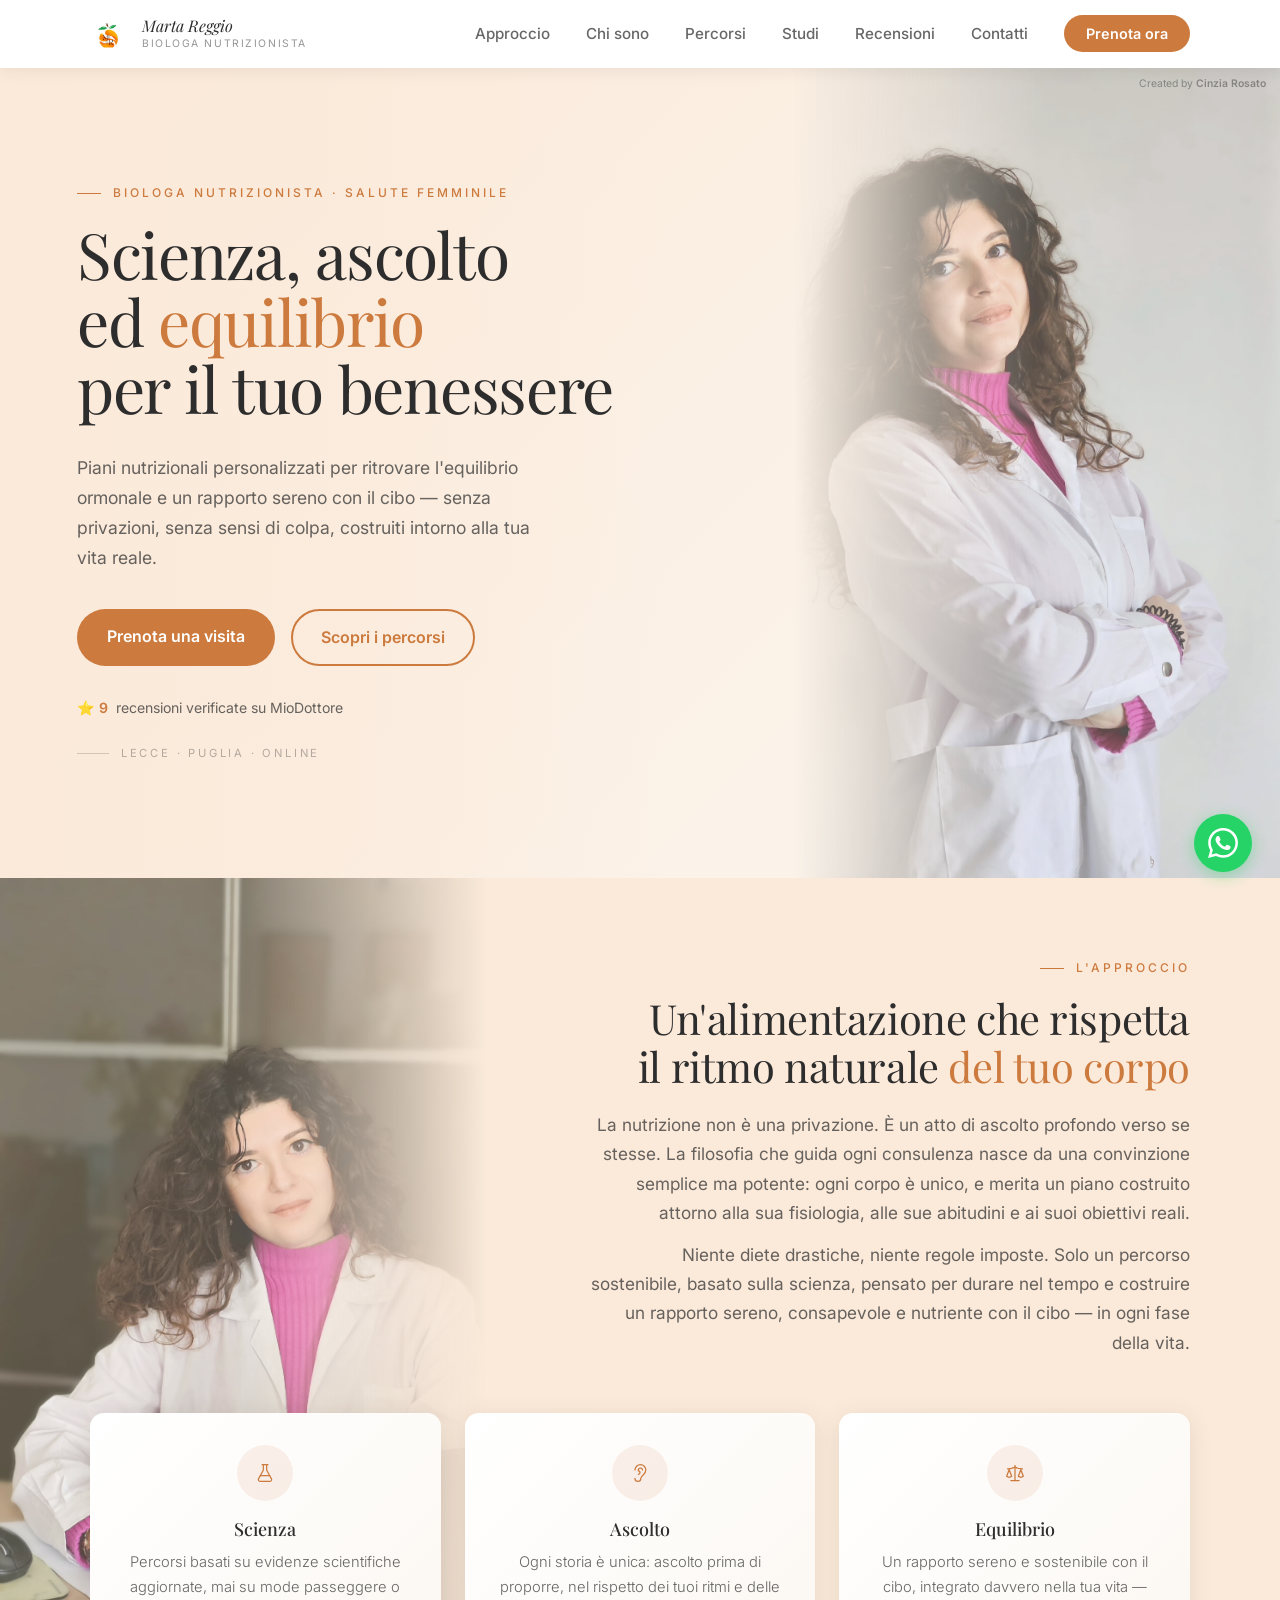
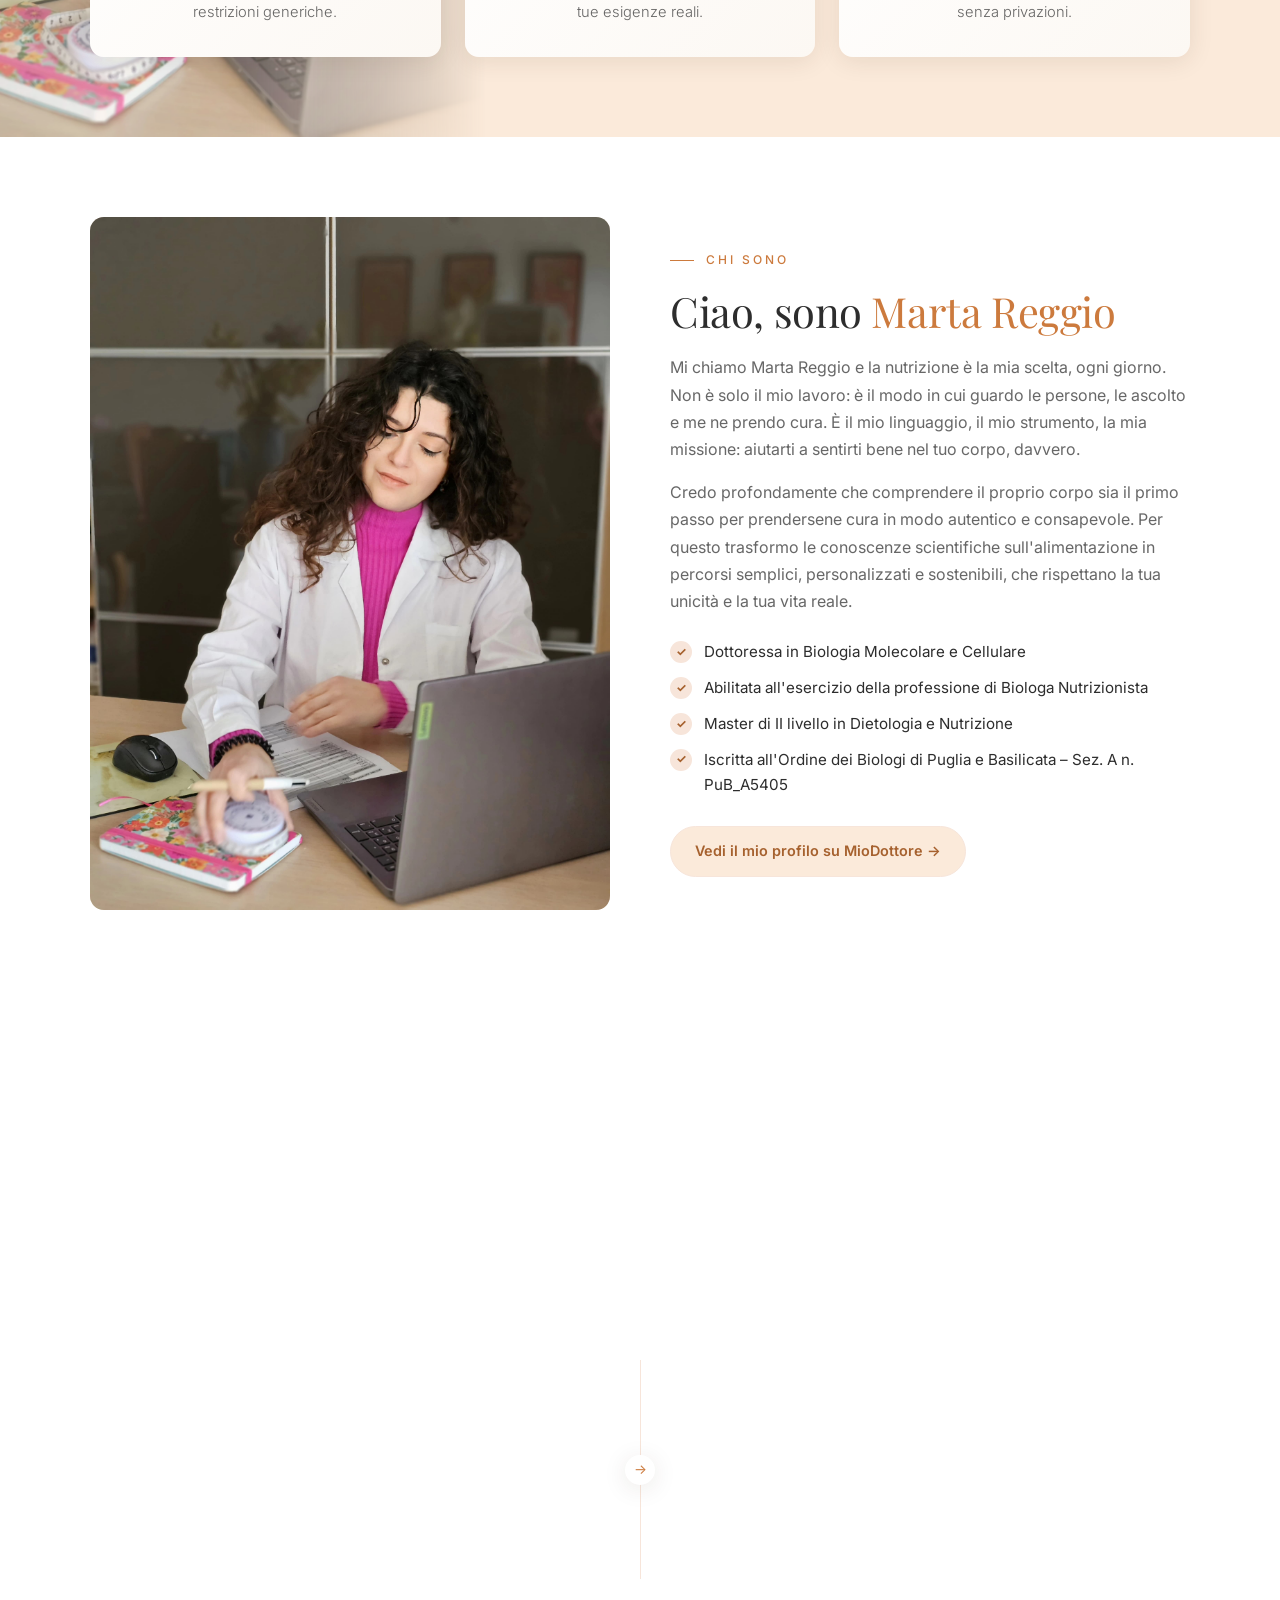
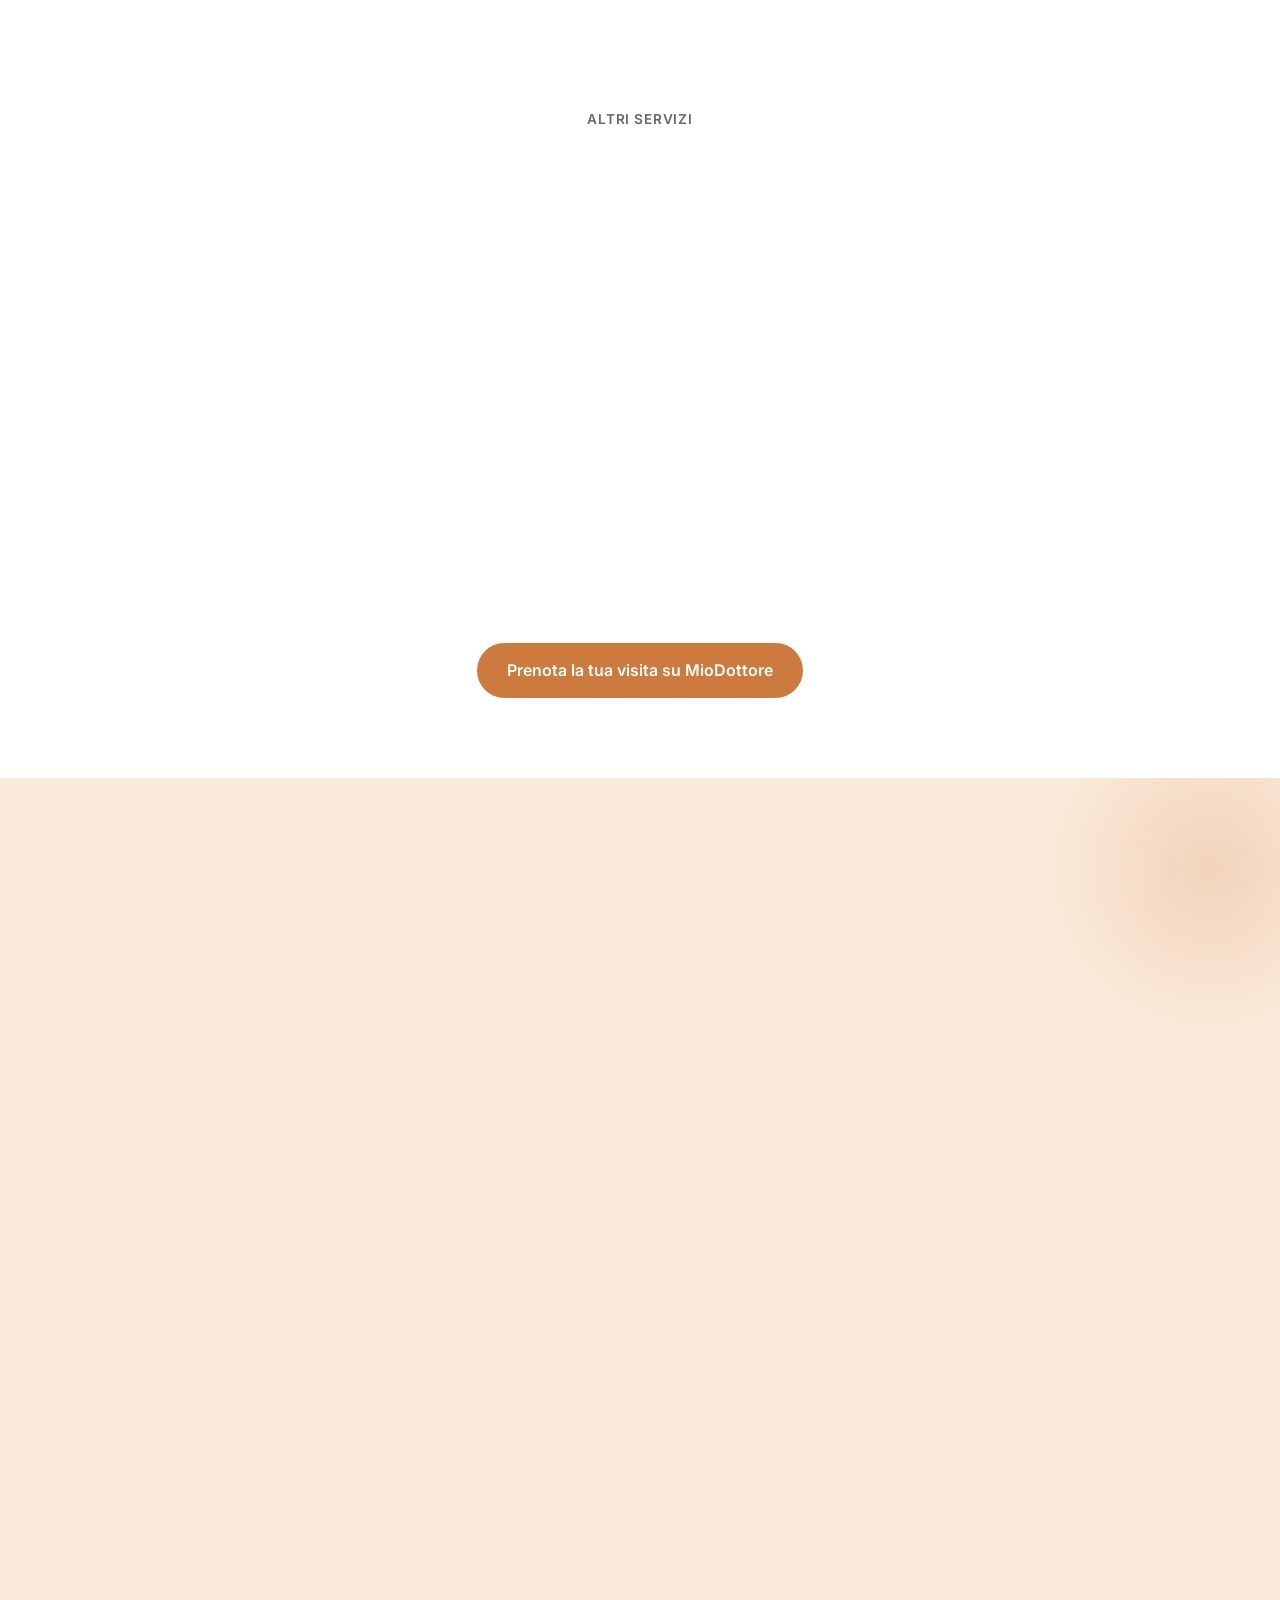
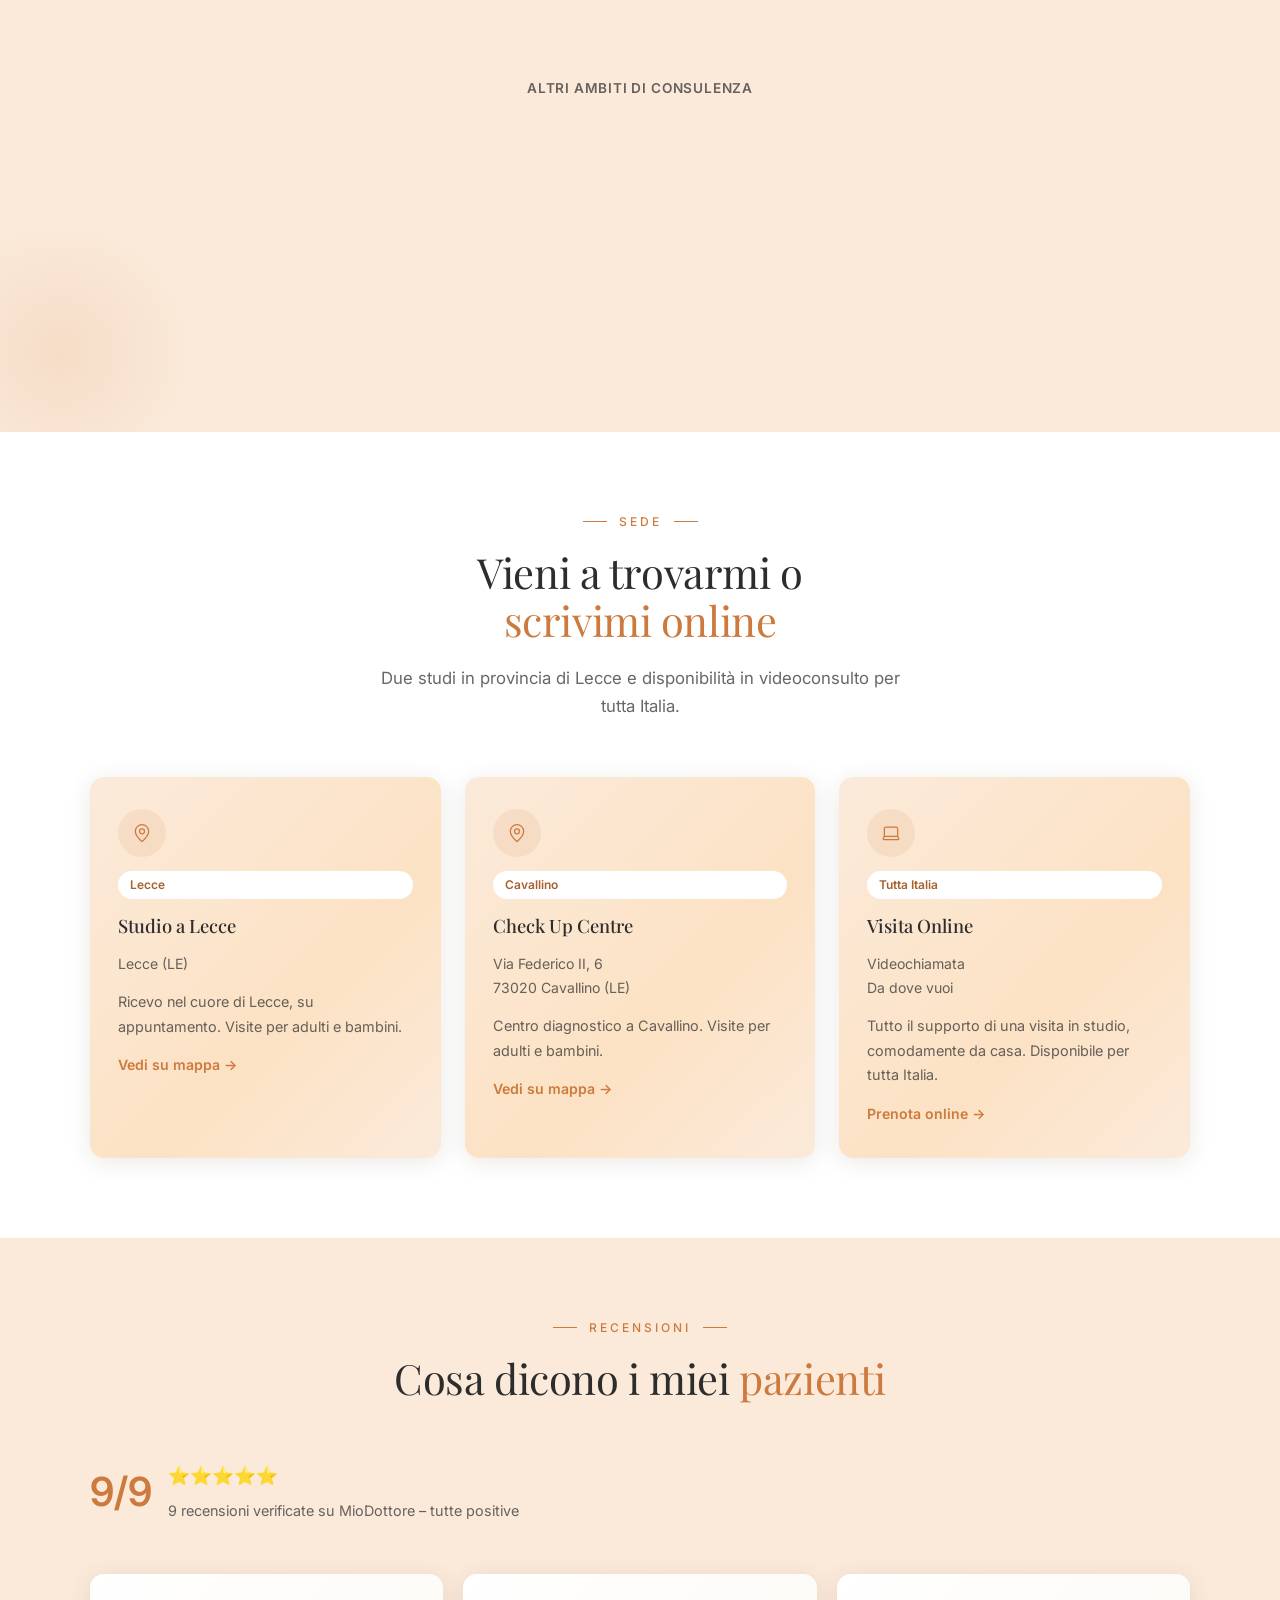
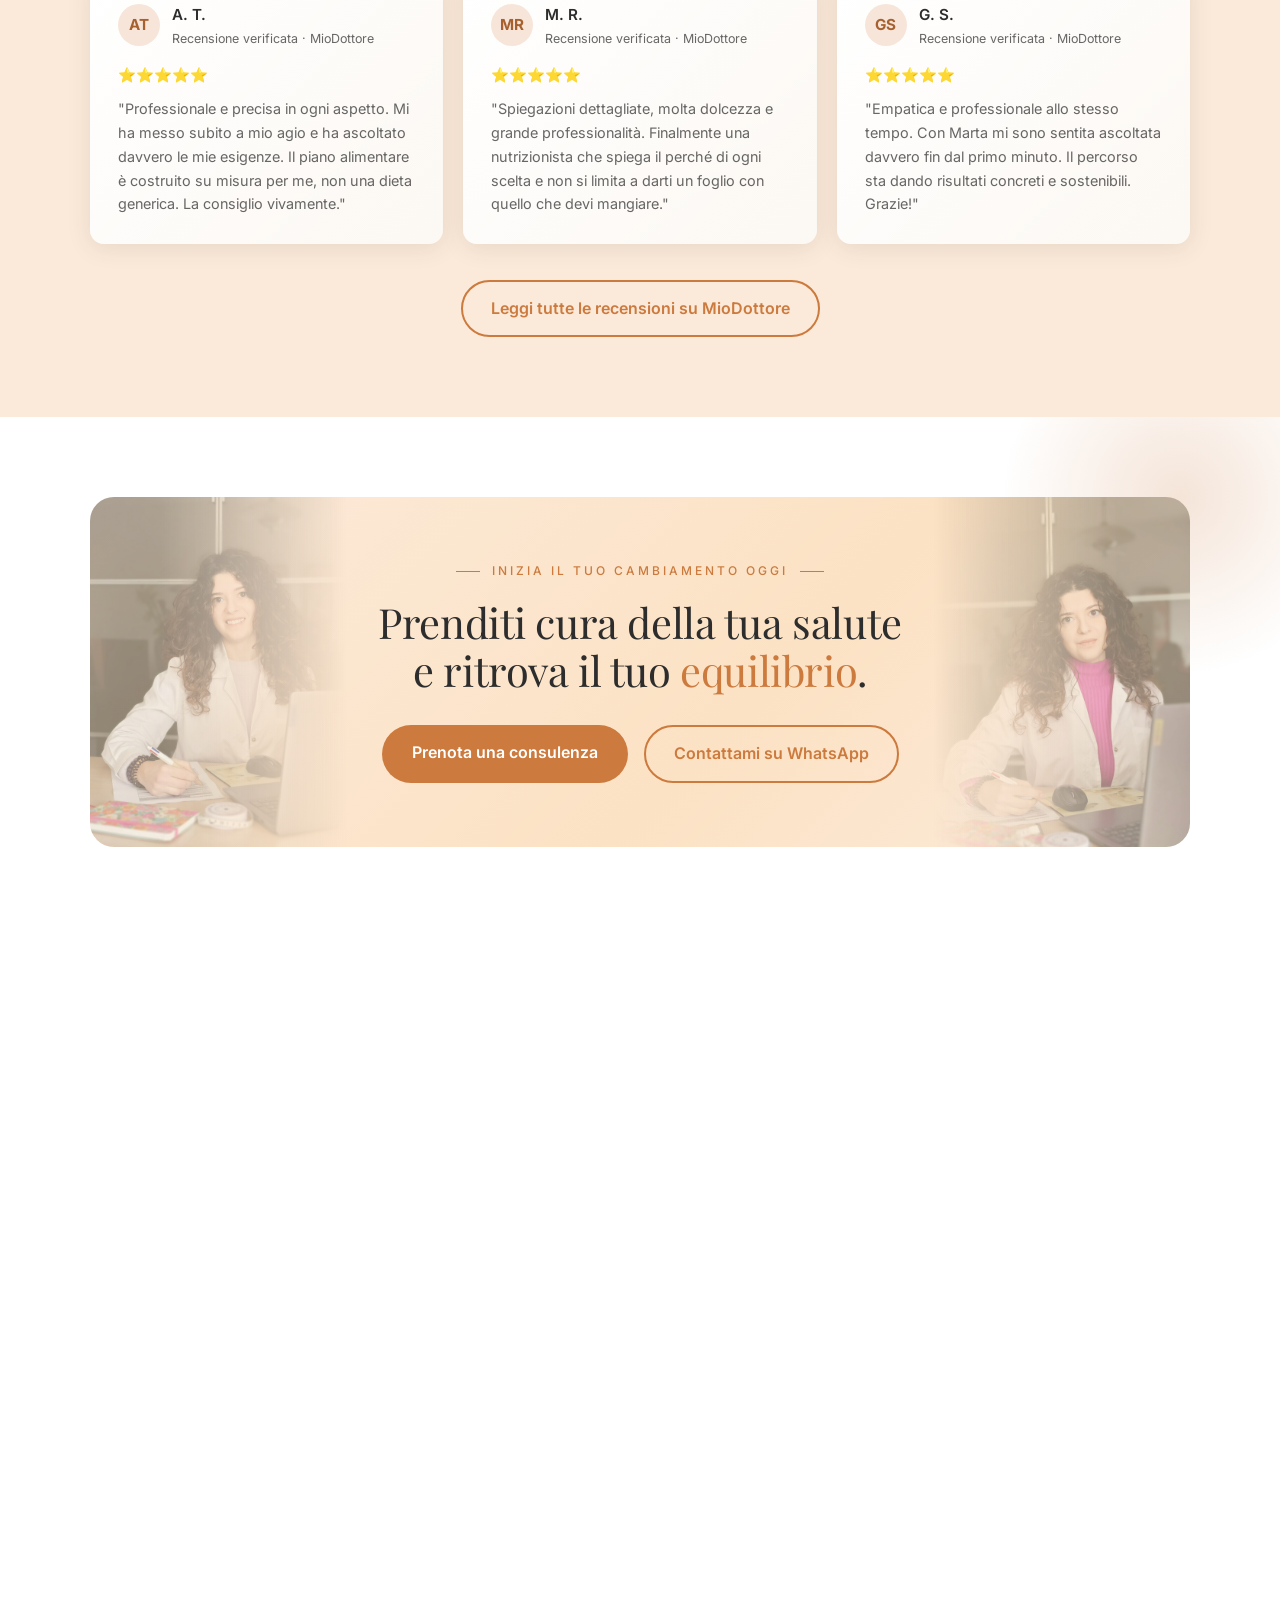
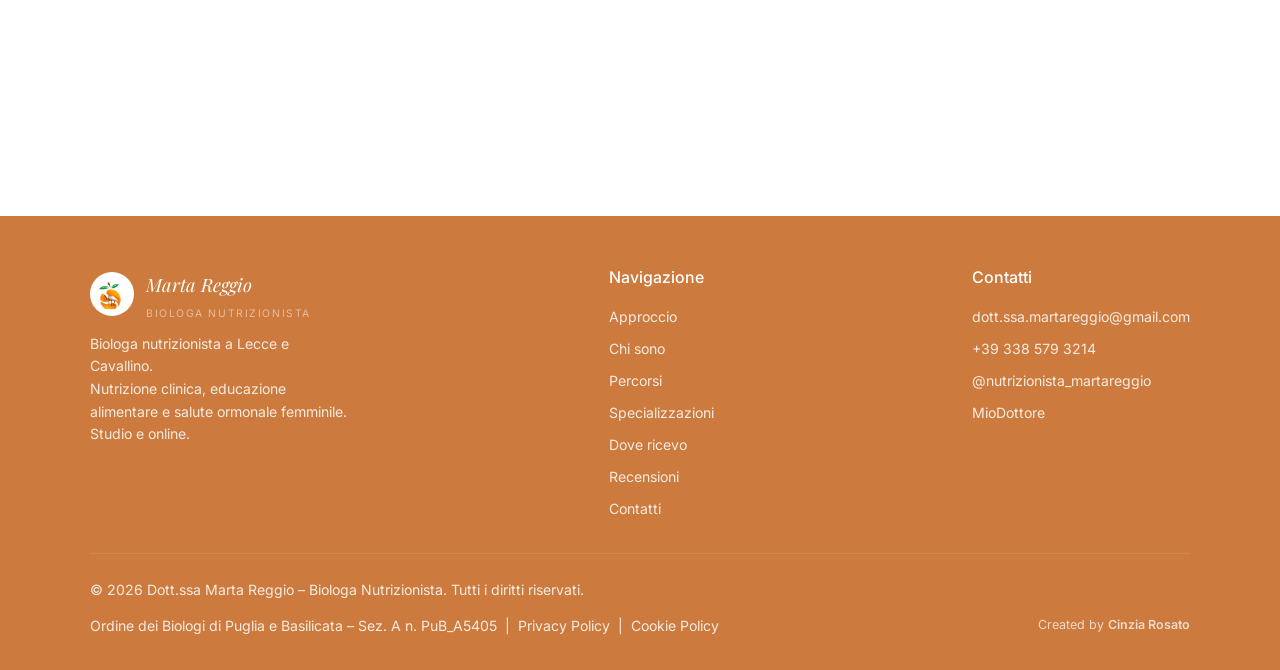
==== index.html @ 6180960d "Restyling completo del sito ispirato a martareggio.base44.app - Palette arancione/pesca, font Playfa" ====
<!DOCTYPE html>
<html lang="it">
<head>
  <meta charset="UTF-8" />
  <meta name="viewport" content="width=device-width, initial-scale=1.0" />
  <title>Dott.ssa Marta Reggio – Biologa Nutrizionista | Lecce e Online</title>
  <meta name="description" content="Dott.ssa Marta Reggio, biologa nutrizionista a Lecce e Cavallino. Nutrizione clinica, educazione alimentare e salute ormonale femminile. Percorsi personalizzati in studio e online." />
  <link rel="icon" type="image/png" href="img/logo-icon.png" />
  <link rel="preconnect" href="https://fonts.googleapis.com" />
  <link rel="preconnect" href="https://fonts.gstatic.com" crossorigin />
  <link href="https://fonts.googleapis.com/css2?family=Playfair+Display:wght@400&family=Inter:wght@200;300;400;500;600&display=swap" rel="stylesheet" />
  <link rel="stylesheet" href="css/style.css" />
</head>
<body>

<!-- NAVIGAZIONE -->
<div class="top-bar">
  <span class="site-credit">Created by <a href="https://instagram.com/rosatocinzia" target="_blank" rel="noopener">Cinzia Rosato</a></span>
</div>
<nav id="navbar">
  <div class="nav-inner">
    <a href="#home" class="nav-logo">
      <img src="img/logo-icon.png" alt="Logo Marta Reggio" class="nav-logo-img" />
      <div class="nav-wordmark">
        <p class="name">Marta Reggio</p>
        <p class="role">Biologa Nutrizionista</p>
      </div>
    </a>
    <ul class="nav-links">
      <li><a href="#approccio">Approccio</a></li>
      <li><a href="#chi-sono">Chi sono</a></li>
      <li><a href="#percorsi">Percorsi</a></li>
      <li><a href="#dove-ricevo">Studi</a></li>
      <li><a href="#testimonianze">Recensioni</a></li>
      <li><a href="#contatti">Contatti</a></li>
      <li><a href="https://www.miodottore.it/z/AxaHVw" target="_blank" rel="noopener" class="btn-nav">Prenota ora</a></li>
    </ul>
    <div class="hamburger" onclick="toggleMenu()" id="hamburger">
      <span></span><span></span><span></span>
    </div>
  </div>
  <ul class="nav-mobile hidden" id="nav-mobile">
    <li><a href="#approccio" onclick="closeMenu()">Approccio</a></li>
    <li><a href="#chi-sono" onclick="closeMenu()">Chi sono</a></li>
    <li><a href="#percorsi" onclick="closeMenu()">Percorsi</a></li>
    <li><a href="#dove-ricevo" onclick="closeMenu()">Studi</a></li>
    <li><a href="#testimonianze" onclick="closeMenu()">Recensioni</a></li>
    <li><a href="#contatti" onclick="closeMenu()">Contatti</a></li>
    <li><a href="https://www.miodottore.it/z/AxaHVw" target="_blank" rel="noopener" class="btn-nav" onclick="closeMenu()">Prenota ora</a></li>
  </ul>
</nav>

<!-- HERO -->
<section id="home">
  <div class="hero-bg-photo" role="img" aria-label="Dott.ssa Marta Reggio"></div>
  <div class="hero-bg-fade"></div>
  <div class="hero-inner">
    <div class="hero-text" data-reveal>
      <div class="eyebrow"><div class="dash"></div><span>Biologa Nutrizionista · Salute Femminile</span></div>
      <h1 class="hero-title">
        Scienza, ascolto<br>ed <em>equilibrio</em><br>per il tuo benessere
      </h1>
      <p class="hero-sub">
        Piani nutrizionali personalizzati per ritrovare l'equilibrio ormonale e un
        rapporto sereno con il cibo — senza privazioni, senza sensi di colpa, costruiti
        intorno alla tua vita reale.
      </p>
      <div class="hero-ctas">
        <a href="https://www.miodottore.it/z/AxaHVw" target="_blank" rel="noopener" class="btn-primary">Prenota una visita</a>
        <a href="#percorsi" class="btn-outline">Scopri i percorsi</a>
      </div>
      <div class="hero-trust"><strong>⭐ 9</strong> recensioni verificate su MioDottore</div>
      <div class="hero-locationline">
        <div class="dash"></div>
        <p>Lecce · Puglia · Online</p>
      </div>
    </div>
  </div>
</section>

<!-- APPROCCIO -->
<section id="approccio">
  <div class="approccio-bg-photo" role="img" aria-label="Dott.ssa Marta Reggio"></div>
  <div class="approccio-bg-fade"></div>
  <div class="container">
    <div class="section-header" data-reveal>
      <div class="eyebrow"><div class="dash"></div><span>L'Approccio</span></div>
      <h2 class="section-title">Un'alimentazione che rispetta<br>il ritmo naturale <em>del tuo corpo</em></h2>
      <p>
        La nutrizione non è una privazione. È un atto di ascolto profondo verso se stesse. La
        filosofia che guida ogni consulenza nasce da una convinzione semplice ma potente: ogni
        corpo è unico, e merita un piano costruito attorno alla sua fisiologia, alle sue abitudini
        e ai suoi obiettivi reali.
      </p>
      <p>
        Niente diete drastiche, niente regole imposte. Solo un percorso sostenibile, basato sulla
        scienza, pensato per durare nel tempo e costruire un rapporto sereno, consapevole e
        nutriente con il cibo — in ogni fase della vita.
      </p>
    </div>
    <div class="pillars-grid compact">
      <div class="pillar-card" data-reveal>
        <div class="pillar-icon"><svg xmlns="http://www.w3.org/2000/svg" viewBox="0 0 24 24" fill="none" stroke="currentColor" stroke-width="1.5" stroke-linecap="round" stroke-linejoin="round"><path d="M14 2v6a2 2 0 0 0 .245.96l5.51 10.08A2 2 0 0 1 18 22H6a2 2 0 0 1-1.755-2.96l5.51-10.08A2 2 0 0 0 10 8V2" /><path d="M6.453 15h11.094" /><path d="M8.5 2h7" /></svg></div>
        <h3>Scienza</h3>
        <p>Percorsi basati su evidenze scientifiche aggiornate, mai su mode passeggere o restrizioni generiche.</p>
      </div>
      <div class="pillar-card" data-reveal>
        <div class="pillar-icon"><svg xmlns="http://www.w3.org/2000/svg" viewBox="0 0 24 24" fill="none" stroke="currentColor" stroke-width="1.5" stroke-linecap="round" stroke-linejoin="round"><path d="M6 8.5a6.5 6.5 0 1 1 13 0c0 6-6 6-6 10a3.5 3.5 0 1 1-7 0" /><path d="M15 8.5a2.5 2.5 0 0 0-5 0v1a2 2 0 1 1 0 4" /></svg></div>
        <h3>Ascolto</h3>
        <p>Ogni storia è unica: ascolto prima di proporre, nel rispetto dei tuoi ritmi e delle tue esigenze reali.</p>
      </div>
      <div class="pillar-card" data-reveal>
        <div class="pillar-icon"><svg xmlns="http://www.w3.org/2000/svg" viewBox="0 0 24 24" fill="none" stroke="currentColor" stroke-width="1.5" stroke-linecap="round" stroke-linejoin="round"><path d="M12 3v18" /><path d="m19 8 3 8a5 5 0 0 1-6 0zV7" /><path d="M3 7h1a17 17 0 0 0 8-2 17 17 0 0 0 8 2h1" /><path d="m5 8 3 8a5 5 0 0 1-6 0zV7" /><path d="M7 21h10" /></svg></div>
        <h3>Equilibrio</h3>
        <p>Un rapporto sereno e sostenibile con il cibo, integrato davvero nella tua vita — senza privazioni.</p>
      </div>
    </div>
  </div>
</section>

<!-- CHI SONO -->
<section id="chi-sono">
  <div class="container">
    <div class="chisono-inner">
      <div class="chisono-photo" data-reveal>
        <img src="img/foto-marta-chisono.jpg" alt="Dott.ssa Marta Reggio" />
      </div>
      <div class="chisono-text" data-reveal>
        <div class="eyebrow"><div class="dash"></div><span>Chi sono</span></div>
        <h2 class="section-title">Ciao, sono <em>Marta Reggio</em></h2>
        <p>
          Mi chiamo Marta Reggio e la nutrizione è la mia scelta, ogni giorno. Non è solo il mio
          lavoro: è il modo in cui guardo le persone, le ascolto e me ne prendo cura. È il mio
          linguaggio, il mio strumento, la mia missione: aiutarti a sentirti bene nel tuo corpo,
          davvero.
        </p>
        <p>
          Credo profondamente che comprendere il proprio corpo sia il primo passo per prendersene
          cura in modo autentico e consapevole. Per questo trasformo le conoscenze scientifiche
          sull'alimentazione in percorsi semplici, personalizzati e sostenibili, che rispettano
          la tua unicità e la tua vita reale.
        </p>
        <ul class="qualifiche">
          <li>Dottoressa in Biologia Molecolare e Cellulare</li>
          <li>Abilitata all'esercizio della professione di Biologa Nutrizionista</li>
          <li>Master di II livello in Dietologia e Nutrizione</li>
          <li>Iscritta all'Ordine dei Biologi di Puglia e Basilicata – Sez. A n. PuB_A5405</li>
        </ul>
        <a href="https://www.miodottore.it/z/AxaHVw" target="_blank" rel="noopener" class="miodottore-btn">
          Vedi il mio profilo su MioDottore →
        </a>
      </div>
    </div>
  </div>
</section>

<!-- PERCORSI -->
<section id="percorsi">
  <div class="container">
    <div class="section-header" data-reveal>
      <div class="eyebrow"><div class="dash"></div><span>Il Percorso</span><div class="dash"></div></div>
      <h2 class="section-title">Come posso <em>aiutarti</em></h2>
      <p>Un percorso in due tempi, costruito sulle tue esigenze, il tuo stile di vita e i tuoi obiettivi.</p>
    </div>

    <div class="steps-grid">
      <div class="step-card" data-reveal>
        <span class="step-num">01</span>
        <h3>Prima Visita</h3>
        <p>Un incontro approfondito per conoscerti davvero. Analizziamo insieme la composizione corporea, esploriamo le tue abitudini alimentari, lo stile di vita, i tuoi obiettivi e la tua storia clinica. Nessun giudizio, solo ascolto e scienza.</p>
        <span class="step-meta">Durata: circa 60-75 minuti · da €102</span>
      </div>
      <div class="step-connector"></div>
      <div class="step-card" data-reveal>
        <span class="step-num">02</span>
        <h3>Consegna e Controlli</h3>
        <p>Ricevi il tuo piano nutrizionale personalizzato con idee per pasti, colazioni bilanciate e strategie pratiche per la quotidianità. Sessioni di controllo periodiche per adattare il percorso alla tua evoluzione — perché il corpo cambia, e il piano deve farlo con lui.</p>
        <span class="step-meta">Controlli mensili · Supporto continuativo · da €50</span>
      </div>
    </div>

    <p class="spec-secondary-title">Altri servizi</p>
    <div class="cards-grid">

      <a href="#contatti" class="card" style="text-decoration:none;color:inherit;" data-reveal>
        <div class="card-icon"><svg xmlns="http://www.w3.org/2000/svg" viewBox="0 0 24 24" fill="none" stroke="currentColor" stroke-width="1.5" stroke-linecap="round" stroke-linejoin="round"><path d="M2.992 16.342a2 2 0 0 1 .094 1.167l-1.065 3.29a1 1 0 0 0 1.236 1.168l3.413-.998a2 2 0 0 1 1.099.092 10 10 0 1 0-4.777-4.719" /></svg></div>
        <h3>Consulenza gratuita</h3>
        <p class="card-desc">
          Una chiamata conoscitiva per capire le tue esigenze e scoprire come posso aiutarti.
          Nessun impegno, solo una chiacchierata.
        </p>
        <div class="card-meta">
          <span>Online</span>
          <span>Nessun costo</span>
        </div>
        <div class="card-price">Gratuita</div>
      </a>

      <a href="#contatti" class="card" style="text-decoration:none;color:inherit;" data-reveal>
        <div class="card-icon"><svg xmlns="http://www.w3.org/2000/svg" viewBox="0 0 24 24" fill="none" stroke="currentColor" stroke-width="1.5" stroke-linecap="round" stroke-linejoin="round"><path d="M12 3v18" /><path d="m19 8 3 8a5 5 0 0 1-6 0zV7" /><path d="M3 7h1a17 17 0 0 0 8-2 17 17 0 0 0 8 2h1" /><path d="m5 8 3 8a5 5 0 0 1-6 0zV7" /><path d="M7 21h10" /></svg></div>
        <h3>Bioimpedenziometria</h3>
        <p class="card-desc">
          Analisi precisa della composizione corporea: massa grassa, massa magra,
          acqua corporea e metabolismo basale.
        </p>
        <div class="card-meta">
          <span>In studio</span>
          <span>Valutazione completa</span>
        </div>
        <div class="card-price">€30</div>
      </a>

      <a href="#contatti" class="card" style="text-decoration:none;color:inherit;" data-reveal>
        <div class="card-icon"><svg xmlns="http://www.w3.org/2000/svg" viewBox="0 0 24 24" fill="none" stroke="currentColor" stroke-width="1.5" stroke-linecap="round" stroke-linejoin="round"><path d="M18 5a2 2 0 0 1 2 2v8.526a2 2 0 0 0 .212.897l1.068 2.127a1 1 0 0 1-.9 1.45H3.62a1 1 0 0 1-.9-1.45l1.068-2.127A2 2 0 0 0 4 15.526V7a2 2 0 0 1 2-2z" /><path d="M20.054 15.987H3.946" /></svg></div>
        <h3>Visita online</h3>
        <p class="card-desc">
          Tutto il supporto di una prima visita o di un controllo,
          comodamente da casa tua via videochiamata.
        </p>
        <div class="card-meta">
          <span>Videochiamata</span>
          <span>Per tutta Italia</span>
        </div>
        <div class="card-price">€50 – €70</div>
      </a>

      <a href="#contatti" class="card" style="text-decoration:none;color:inherit;" data-reveal>
        <div class="card-icon"><svg xmlns="http://www.w3.org/2000/svg" viewBox="0 0 24 24" fill="none" stroke="currentColor" stroke-width="1.5" stroke-linecap="round" stroke-linejoin="round"><path d="M15 21v-8a1 1 0 0 0-1-1h-4a1 1 0 0 0-1 1v8" /><path d="M3 10a2 2 0 0 1 .709-1.528l7-6a2 2 0 0 1 2.582 0l7 6A2 2 0 0 1 21 10v9a2 2 0 0 1-2 2H5a2 2 0 0 1-2-2z" /></svg></div>
        <h3>Visita domiciliare</h3>
        <p class="card-desc">
          Per chi preferisce ricevere la consulenza comodamente a casa propria.
          Disponibile nell'area di Lecce e provincia.
        </p>
        <div class="card-meta">
          <span>A domicilio</span>
          <span>Lecce e provincia</span>
        </div>
        <div class="card-price">da €80</div>
      </a>

    </div>
    <div style="text-align:center;margin-top:40px;">
      <a href="https://www.miodottore.it/z/AxaHVw" target="_blank" rel="noopener" class="btn-primary">
        Prenota la tua visita su MioDottore
      </a>
    </div>
  </div>
</section>

<!-- SPECIALIZZAZIONI -->
<section id="specializzazioni">
  <div class="bg-blob blob-primary" style="width:340px;height:340px;top:-80px;right:-100px;"></div>
  <div class="bg-blob blob-primary" style="width:280px;height:280px;bottom:-60px;left:-80px;opacity:.6;"></div>
  <div class="container">
    <div class="section-header" data-reveal>
      <div class="eyebrow"><div class="dash"></div><span>Specializzazioni</span><div class="dash"></div></div>
      <h2 class="section-title">Di cosa mi <em>occupo</em></h2>
      <p>Quattro pilastri che uniscono scienza, ascolto e cura della persona, in ogni fase della vita.</p>
    </div>
    <div class="pillars-grid featured">

      <div class="pillar-card" data-reveal>
        <span class="pillar-num">01</span>
        <div class="pillar-icon"><svg xmlns="http://www.w3.org/2000/svg" viewBox="0 0 24 24" fill="none" stroke="currentColor" stroke-width="1.5" stroke-linecap="round" stroke-linejoin="round"><path d="M19 14c1.49-1.46 3-3.21 3-5.5A5.5 5.5 0 0 0 16.5 3c-1.76 0-3 .5-4.5 2-1.5-1.5-2.74-2-4.5-2A5.5 5.5 0 0 0 2 8.5c0 2.3 1.5 4.05 3 5.5l7 7Z"></path><path d="M3.22 12H9.5l.5-1 2 4.5 2-7 1.5 3.5h5.27"></path></svg></div>
        <span class="pillar-tag">Ormonale</span>
        <h3>Salute Ormonale Femminile</h3>
        <p class="pillar-lead">Il corpo in armonia con i suoi ritmi</p>
        <p class="pillar-desc">Supporto nutrizionale specifico per ovaio policistico (PCOS), endometriosi, amenorrea, irregolarità del ciclo, fertilità, gravidanza, menopausa, lipedema e linfedema. Ogni fase merita una strategia alimentare su misura.</p>
        <div class="pillar-hoverline"></div>
      </div>

      <div class="pillar-card" data-reveal>
        <span class="pillar-num">02</span>
        <div class="pillar-icon"><svg xmlns="http://www.w3.org/2000/svg" viewBox="0 0 24 24" fill="none" stroke="currentColor" stroke-width="1.5" stroke-linecap="round" stroke-linejoin="round"><path d="M11 20a10 10 0 0010-10 25.9 25.9 0 00-1.04-7.281 1 1 0 00-1.755-.325C15.833 5.5 13 5.5 9.8 6.1A7 7 0 0011 20" /><path d="M2 21a5 5 0 012.911-4.544C7.613 15.212 8.351 15.24 11 13" /></svg></div>
        <span class="pillar-tag">Educazione</span>
        <h3>Educazione Alimentare</h3>
        <p class="pillar-lead">Per adulti e bambini</p>
        <p class="pillar-desc">Percorsi personalizzati per comprendere e correggere le abitudini scorrette e sfatare i falsi miti, per il raggiungimento di uno stato di benessere fisico e mentale.</p>
        <div class="pillar-hoverline"></div>
      </div>

      <div class="pillar-card" data-reveal>
        <span class="pillar-num">03</span>
        <div class="pillar-icon"><svg xmlns="http://www.w3.org/2000/svg" viewBox="0 0 24 24" fill="none" stroke="currentColor" stroke-width="1.5" stroke-linecap="round" stroke-linejoin="round"><path d="M11 2v2" /><path d="M5 2v2" /><path d="M5 3H4a2 2 0 0 0-2 2v4a6 6 0 0 0 12 0V5a2 2 0 0 0-2-2h-1" /><path d="M8 15a6 6 0 0 0 12 0v-3" /><circle cx="20" cy="10" r="2" /></svg></div>
        <span class="pillar-tag">Clinica</span>
        <h3>Nutrizione Clinica</h3>
        <p class="pillar-lead">Cura per il proprio corpo</p>
        <p class="pillar-desc">Piani alimentari e gestione nutrizionale specifica per condizioni fisiologiche (gravidanza, allattamento, menopausa) e patologiche (gonfiore addominale, IBS, SIBO, reflusso, dislipidemie, insulino-resistenza, diabete, celiachia, allergia al nichel, ipertensione, cardiopatie…).</p>
        <div class="pillar-hoverline"></div>
      </div>

      <div class="pillar-card" data-reveal>
        <span class="pillar-num">04</span>
        <div class="pillar-icon"><svg xmlns="http://www.w3.org/2000/svg" viewBox="0 0 24 24" fill="none" stroke="currentColor" stroke-width="1.5" stroke-linecap="round" stroke-linejoin="round"><path d="M17.596 12.768a2 2 0 1 0 2.829-2.829l-1.768-1.767a2 2 0 0 0 2.828-2.829l-2.828-2.828a2 2 0 0 0-2.829 2.828l-1.767-1.768a2 2 0 1 0-2.829 2.829z" /><path d="m2.5 21.5 1.4-1.4" /><path d="m20.1 3.9 1.4-1.4" /><path d="M5.343 21.485a2 2 0 1 0 2.829-2.828l1.767 1.768a2 2 0 1 0 2.829-2.829l-6.364-6.364a2 2 0 1 0-2.829 2.829l1.768 1.767a2 2 0 0 0-2.828 2.829z" /><path d="m9.6 14.4 4.8-4.8" /></svg></div>
        <span class="pillar-tag">Sportiva</span>
        <h3>Nutrizione Sportiva</h3>
        <p class="pillar-lead">Performance e ricomposizione corporea</p>
        <p class="pillar-desc">Piani calibrati per ottimizzare l'energia, accelerare il recupero muscolare e migliorare la performance fisica — in palestra, sul campo o nella vita quotidiana.</p>
        <div class="pillar-hoverline"></div>
      </div>

    </div>

    <p class="spec-secondary-title">Altri ambiti di consulenza</p>
    <div class="spec-grid">

      <div class="spec-item" data-reveal>
        <div class="spec-icon"><svg xmlns="http://www.w3.org/2000/svg" viewBox="0 0 24 24" fill="none" stroke="currentColor" stroke-width="1.5" stroke-linecap="round" stroke-linejoin="round"><path d="M6 18h8" /><path d="M3 22h18" /><path d="M14 22a7 7 0 1 0 0-14h-1" /><path d="M9 14h2" /><path d="M9 12a2 2 0 0 1-2-2V6h6v4a2 2 0 0 1-2 2Z" /><path d="M12 6V3a1 1 0 0 0-1-1H9a1 1 0 0 0-1 1v3" /></svg></div>
        <h4>Microbiota intestinale</h4>
        <p>Approccio scientifico alla salute intestinale, probiotici e disturbi digestivi.</p>
      </div>

      <div class="spec-item" data-reveal>
        <div class="spec-icon"><svg xmlns="http://www.w3.org/2000/svg" viewBox="0 0 24 24" fill="none" stroke="currentColor" stroke-width="1.5" stroke-linecap="round" stroke-linejoin="round"><path d="M16 17h6v-6" /><path d="m22 17-8.5-8.5-5 5L2 7" /></svg></div>
        <h4>Gestione del peso</h4>
        <p>Percorsi sostenibili di dimagrimento senza privazioni, con risultati duraturi nel tempo.</p>
      </div>

      <div class="spec-item" data-reveal>
        <div class="spec-icon"><svg xmlns="http://www.w3.org/2000/svg" viewBox="0 0 24 24" fill="none" stroke="currentColor" stroke-width="1.5" stroke-linecap="round" stroke-linejoin="round"><path d="M10 16c.5.3 1.2.5 2 .5s1.5-.2 2-.5" /><path d="M15 12h.01" /><path d="M19.38 6.813A9 9 0 0 1 20.8 10.2a2 2 0 0 1 0 3.6 9 9 0 0 1-17.6 0 2 2 0 0 1 0-3.6A9 9 0 0 1 12 3c2 0 3.5 1.1 3.5 2.5s-.9 2.5-2 2.5c-.8 0-1.5-.4-1.5-1" /><path d="M9 12h.01" /></svg></div>
        <h4>Nutrizione pediatrica</h4>
        <p>Consulenze nutrizionali anche per bambini e adolescenti in fase di crescita.</p>
      </div>

    </div>
  </div>
</section>

<!-- DOVE RICEVO -->
<section id="dove-ricevo">
  <div class="container">
    <div class="section-header" data-reveal>
      <div class="eyebrow"><div class="dash"></div><span>Sede</span><div class="dash"></div></div>
      <h2 class="section-title">Vieni a trovarmi o<br><em>scrivimi online</em></h2>
      <p>Due studi in provincia di Lecce e disponibilità in videoconsulto per tutta Italia.</p>
    </div>
    <div class="luoghi-grid">

      <div class="luogo-card" data-reveal>
        <div class="luogo-icon"><svg xmlns="http://www.w3.org/2000/svg" viewBox="0 0 24 24" fill="none" stroke="currentColor" stroke-width="1.5" stroke-linecap="round" stroke-linejoin="round"><path d="M20 10c0 4.993-5.539 10.193-7.399 11.799a1 1 0 0 1-1.202 0C9.539 20.193 4 14.993 4 10a8 8 0 0 1 16 0" /><circle cx="12" cy="10" r="3" /></svg></div>
        <span class="luogo-tag">Lecce</span>
        <h3>Studio a Lecce</h3>
        <address>Lecce (LE)</address>
        <p>Ricevo nel cuore di Lecce, su appuntamento. Visite per adulti e bambini.</p>
        <a href="https://maps.google.com/?q=Lecce" target="_blank" rel="noopener" style="font-size:.88rem;font-weight:600;color:var(--primary);">Vedi su mappa →</a>
      </div>

      <div class="luogo-card" data-reveal>
        <div class="luogo-icon"><svg xmlns="http://www.w3.org/2000/svg" viewBox="0 0 24 24" fill="none" stroke="currentColor" stroke-width="1.5" stroke-linecap="round" stroke-linejoin="round"><path d="M20 10c0 4.993-5.539 10.193-7.399 11.799a1 1 0 0 1-1.202 0C9.539 20.193 4 14.993 4 10a8 8 0 0 1 16 0" /><circle cx="12" cy="10" r="3" /></svg></div>
        <span class="luogo-tag">Cavallino</span>
        <h3>Check Up Centre</h3>
        <address>Via Federico II, 6<br>73020 Cavallino (LE)</address>
        <p>Centro diagnostico a Cavallino. Visite per adulti e bambini.</p>
        <a href="https://maps.google.com/?q=Via+Federico+II+6+Cavallino+Lecce" target="_blank" rel="noopener" style="font-size:.88rem;font-weight:600;color:var(--primary);">Vedi su mappa →</a>
      </div>

      <div class="luogo-card" data-reveal>
        <div class="luogo-icon"><svg xmlns="http://www.w3.org/2000/svg" viewBox="0 0 24 24" fill="none" stroke="currentColor" stroke-width="1.5" stroke-linecap="round" stroke-linejoin="round"><path d="M18 5a2 2 0 0 1 2 2v8.526a2 2 0 0 0 .212.897l1.068 2.127a1 1 0 0 1-.9 1.45H3.62a1 1 0 0 1-.9-1.45l1.068-2.127A2 2 0 0 0 4 15.526V7a2 2 0 0 1 2-2z" /><path d="M20.054 15.987H3.946" /></svg></div>
        <span class="luogo-tag">Tutta Italia</span>
        <h3>Visita Online</h3>
        <address>Videochiamata<br>Da dove vuoi</address>
        <p>Tutto il supporto di una visita in studio, comodamente da casa. Disponibile per tutta Italia.</p>
        <a href="https://www.miodottore.it/z/AxaHVw" target="_blank" rel="noopener" style="font-size:.88rem;font-weight:600;color:var(--primary);">Prenota online →</a>
      </div>

    </div>
  </div>
</section>

<!-- TESTIMONIANZE -->
<section id="testimonianze">
  <div class="container">
    <div class="section-header" data-reveal>
      <div class="eyebrow"><div class="dash"></div><span>Recensioni</span><div class="dash"></div></div>
      <h2 class="section-title">Cosa dicono i miei <em>pazienti</em></h2>
    </div>
    <div class="reviews-meta" data-reveal>
      <span class="rating">9/9</span>
      <div class="rating-info">
        <div class="reviews-stars">⭐⭐⭐⭐⭐</div>
        <p>9 recensioni verificate su MioDottore – tutte positive</p>
      </div>
    </div>
    <div class="reviews-grid">

      <div class="review-card" data-reveal>
        <div class="review-header">
          <div class="review-avatar">AT</div>
          <div>
            <div class="review-name">A. T.</div>
            <div class="review-date">Recensione verificata · MioDottore</div>
          </div>
        </div>
        <div class="review-stars">⭐⭐⭐⭐⭐</div>
        <p class="review-text">
          "Professionale e precisa in ogni aspetto. Mi ha messo subito a mio agio e ha ascoltato
          davvero le mie esigenze. Il piano alimentare è costruito su misura per me, non una dieta
          generica. La consiglio vivamente."
        </p>
      </div>

      <div class="review-card" data-reveal>
        <div class="review-header">
          <div class="review-avatar">MR</div>
          <div>
            <div class="review-name">M. R.</div>
            <div class="review-date">Recensione verificata · MioDottore</div>
          </div>
        </div>
        <div class="review-stars">⭐⭐⭐⭐⭐</div>
        <p class="review-text">
          "Spiegazioni dettagliate, molta dolcezza e grande professionalità. Finalmente una
          nutrizionista che spiega il perché di ogni scelta e non si limita a darti un foglio
          con quello che devi mangiare."
        </p>
      </div>

      <div class="review-card" data-reveal>
        <div class="review-header">
          <div class="review-avatar">GS</div>
          <div>
            <div class="review-name">G. S.</div>
            <div class="review-date">Recensione verificata · MioDottore</div>
          </div>
        </div>
        <div class="review-stars">⭐⭐⭐⭐⭐</div>
        <p class="review-text">
          "Empatica e professionale allo stesso tempo. Con Marta mi sono sentita ascoltata
          davvero fin dal primo minuto. Il percorso sta dando risultati concreti e sostenibili.
          Grazie!"
        </p>
      </div>

    </div>
    <div style="text-align:center;margin-top:36px;">
      <a href="https://www.miodottore.it/z/AxaHVw" target="_blank" rel="noopener" class="btn-outline">
        Leggi tutte le recensioni su MioDottore
      </a>
    </div>
  </div>
</section>

<!-- CTA FINALE -->
<section id="cta-finale">
  <div class="bg-blob blob-primary" style="width:360px;height:360px;top:-100px;right:-80px;"></div>
  <div class="container">
    <div class="cta-box" data-reveal>
      <div class="cta-photo left" role="img" aria-label="Dott.ssa Marta Reggio"></div>
      <div class="cta-photo right" role="img" aria-label="Dott.ssa Marta Reggio"></div>
      <div class="eyebrow"><div class="dash"></div><span>Inizia il tuo cambiamento oggi</span><div class="dash"></div></div>
      <h2 class="section-title">Prenditi cura della tua salute<br>e ritrova il tuo <em>equilibrio</em>.</h2>
      <div class="hero-ctas">
        <a href="https://www.miodottore.it/z/AxaHVw" target="_blank" rel="noopener" class="btn-primary">Prenota una consulenza</a>
        <a href="https://wa.me/393385793214" target="_blank" rel="noopener" class="btn-outline">Contattami su WhatsApp</a>
      </div>
    </div>
  </div>
</section>

<!-- CONTATTI -->
<section id="contatti">
  <div class="container">
    <div class="contatti-inner">
      <div class="contatti-info" data-reveal>
        <div class="eyebrow"><div class="dash"></div><span>Contatti</span></div>
        <h2 class="section-title">Inizia il tuo <em>percorso</em></h2>
        <p>
          Scrivimi per qualsiasi informazione o prenota direttamente su MioDottore.
          Sono disponibile in studio a Lecce e Cavallino, e online per tutta Italia.
        </p>
        <div class="contact-items">
          <div class="contact-item">
            <div class="contact-icon"><svg xmlns="http://www.w3.org/2000/svg" viewBox="0 0 24 24" fill="none" stroke="currentColor" stroke-width="1.5" stroke-linecap="round" stroke-linejoin="round"><path d="m22 7-8.991 5.727a2 2 0 0 1-2.009 0L2 7" /><rect x="2" y="4" width="20" height="16" rx="2" /></svg></div>
            <div>
              <h4>Email</h4>
              <a href="mailto:dott.ssa.martareggio@gmail.com">dott.ssa.martareggio@gmail.com</a>
            </div>
          </div>
          <div class="contact-item">
            <div class="contact-icon"><svg xmlns="http://www.w3.org/2000/svg" viewBox="0 0 24 24" fill="none" stroke="currentColor" stroke-width="1.5" stroke-linecap="round" stroke-linejoin="round"><path d="M13.832 16.568a1 1 0 0 0 1.213-.303l.355-.465A2 2 0 0 1 17 15h3a2 2 0 0 1 2 2v3a2 2 0 0 1-2 2A18 18 0 0 1 2 4a2 2 0 0 1 2-2h3a2 2 0 0 1 2 2v3a2 2 0 0 1-.8 1.6l-.468.351a1 1 0 0 0-.292 1.233 14 14 0 0 0 6.392 6.384" /></svg></div>
            <div>
              <h4>WhatsApp</h4>
              <a href="https://wa.me/393385793214" target="_blank" rel="noopener">+39 338 579 3214</a>
            </div>
          </div>
          <div class="contact-item">
            <div class="contact-icon"><svg xmlns="http://www.w3.org/2000/svg" viewBox="0 0 24 24" fill="none" stroke="currentColor" stroke-width="1.5" stroke-linecap="round" stroke-linejoin="round"><rect width="20" height="20" x="2" y="2" rx="5" ry="5" /><path d="M16 11.37A4 4 0 1 1 12.63 8 4 4 0 0 1 16 11.37z" /><line x1="17.5" x2="17.51" y1="6.5" y2="6.5" /></svg></div>
            <div>
              <h4>Instagram</h4>
              <a href="https://instagram.com/nutrizionista_martareggio" target="_blank" rel="noopener">@nutrizionista_martareggio</a>
            </div>
          </div>
          <div class="contact-item">
            <div class="contact-icon"><svg xmlns="http://www.w3.org/2000/svg" viewBox="0 0 24 24" fill="none" stroke="currentColor" stroke-width="1.5" stroke-linecap="round" stroke-linejoin="round"><path d="M20 10c0 4.993-5.539 10.193-7.399 11.799a1 1 0 0 1-1.202 0C9.539 20.193 4 14.993 4 10a8 8 0 0 1 16 0" /><circle cx="12" cy="10" r="3" /></svg></div>
            <div>
              <h4>Studi</h4>
              <p>Lecce<br>Check Up Centre, Via Federico II 6 – Cavallino</p>
            </div>
          </div>
          <div class="contact-item">
            <div class="contact-icon"><svg xmlns="http://www.w3.org/2000/svg" viewBox="0 0 24 24" fill="none" stroke="currentColor" stroke-width="1.5" stroke-linecap="round" stroke-linejoin="round"><path d="M8 2v3" /><path d="M16 2v3" /><rect x="3" y="3" width="18" height="18" rx="2" /><path d="M3 9h18" /></svg></div>
            <div>
              <h4>Prenota su MioDottore</h4>
              <a href="https://www.miodottore.it/z/AxaHVw" target="_blank" rel="noopener">miodottore.it/z/AxaHVw</a>
            </div>
          </div>
        </div>
      </div>

      <div class="contact-form" data-reveal>
        <h3>Mandami un messaggio</h3>
        <form id="contact-form">
          <div class="form-row">
            <div class="form-group">
              <label for="nome">Nome</label>
              <input type="text" id="nome" name="nome" placeholder="Il tuo nome" required />
            </div>
            <div class="form-group">
              <label for="cognome">Cognome</label>
              <input type="text" id="cognome" name="cognome" placeholder="Il tuo cognome" required />
            </div>
          </div>
          <div class="form-group">
            <label for="email">Email</label>
            <input type="email" id="email" name="email" placeholder="tua@email.it" required />
          </div>
          <div class="form-group">
            <label for="telefono">Telefono (opzionale)</label>
            <input type="tel" id="telefono" name="telefono" placeholder="+39 000 000 0000" />
          </div>
          <div class="form-group">
            <label for="servizio">Servizio di interesse</label>
            <select id="servizio" name="servizio">
              <option value="">Seleziona un servizio</option>
              <option value="consulenza-gratuita">Consulenza gratuita</option>
              <option value="prima-visita">Prima visita nutrizionale</option>
              <option value="visita-controllo">Visita di controllo (€50)</option>
              <option value="bioimpedenziometria">Bioimpedenziometria (€30)</option>
              <option value="visita-online">Visita online (€50–€70)</option>
              <option value="visita-domiciliare">Visita domiciliare (da €80)</option>
            </select>
          </div>
          <div class="form-group">
            <label for="messaggio">Messaggio (opzionale)</label>
            <textarea id="messaggio" name="messaggio" placeholder="Raccontami brevemente le tue esigenze..."></textarea>
          </div>
          <button type="submit" class="btn-form">Invia messaggio →</button>
        </form>
      </div>
    </div>
  </div>
</section>

<!-- FOOTER -->
<footer>
  <div class="footer-inner">
    <div class="footer-brand">
      <div class="nav-logo">
        <img src="img/logo-icon.png" alt="Logo Marta Reggio" class="nav-logo-img" />
        <div class="nav-wordmark">
          <p class="name">Marta Reggio</p>
          <p class="role">Biologa Nutrizionista</p>
        </div>
      </div>
      <p>Biologa nutrizionista a Lecce e Cavallino.<br>Nutrizione clinica, educazione alimentare e salute ormonale femminile.<br>Studio e online.</p>
    </div>
    <div class="footer-links">
      <h4>Navigazione</h4>
      <ul>
        <li><a href="#approccio">Approccio</a></li>
        <li><a href="#chi-sono">Chi sono</a></li>
        <li><a href="#percorsi">Percorsi</a></li>
        <li><a href="#specializzazioni">Specializzazioni</a></li>
        <li><a href="#dove-ricevo">Dove ricevo</a></li>
        <li><a href="#testimonianze">Recensioni</a></li>
        <li><a href="#contatti">Contatti</a></li>
      </ul>
    </div>
    <div class="footer-links">
      <h4>Contatti</h4>
      <ul>
        <li><a href="mailto:dott.ssa.martareggio@gmail.com">dott.ssa.martareggio@gmail.com</a></li>
        <li><a href="https://wa.me/393385793214">+39 338 579 3214</a></li>
        <li><a href="https://instagram.com/nutrizionista_martareggio" target="_blank" rel="noopener">@nutrizionista_martareggio</a></li>
        <li><a href="https://www.miodottore.it/z/AxaHVw" target="_blank" rel="noopener">MioDottore</a></li>
      </ul>
    </div>
  </div>
  <div class="footer-bottom">
    <span>© 2026 Dott.ssa Marta Reggio – Biologa Nutrizionista. Tutti i diritti riservati.</span>
    <span>
      Ordine dei Biologi di Puglia e Basilicata – Sez. A n. PuB_A5405
      &nbsp;|&nbsp;
      <a href="privacy-policy.html" style="color:inherit;">Privacy Policy</a>
      &nbsp;|&nbsp;
      <a href="cookie-policy.html" style="color:inherit;">Cookie Policy</a>
    </span>
    <span class="site-credit">Created by <a href="https://instagram.com/rosatocinzia" target="_blank" rel="noopener">Cinzia Rosato</a></span>
  </div>
</footer>

<!-- BOTTONE WHATSAPP FISSO -->
<a href="https://wa.me/393385793214" class="wa-float" target="_blank" rel="noopener" title="Scrivimi su WhatsApp">
  <svg xmlns="http://www.w3.org/2000/svg" viewBox="0 0 24 24">
    <path d="M17.472 14.382c-.297-.149-1.758-.867-2.03-.967-.273-.099-.471-.148-.67.15-.197.297-.767.966-.94 1.164-.173.199-.347.223-.644.075-.297-.15-1.255-.463-2.39-1.475-.883-.788-1.48-1.761-1.653-2.059-.173-.297-.018-.458.13-.606.134-.133.298-.347.446-.52.149-.174.198-.298.298-.497.099-.198.05-.371-.025-.52-.075-.149-.669-1.612-.916-2.207-.242-.579-.487-.5-.669-.51-.173-.008-.371-.01-.57-.01-.198 0-.52.074-.792.372-.272.297-1.04 1.016-1.04 2.479 0 1.462 1.065 2.875 1.213 3.074.149.198 2.096 3.2 5.077 4.487.709.306 1.262.489 1.694.625.712.227 1.36.195 1.871.118.571-.085 1.758-.719 2.006-1.413.248-.694.248-1.289.173-1.413-.074-.124-.272-.198-.57-.347m-5.421 7.403h-.004a9.87 9.87 0 01-5.031-1.378l-.361-.214-3.741.982.998-3.648-.235-.374a9.86 9.86 0 01-1.51-5.26c.001-5.45 4.436-9.884 9.888-9.884 2.64 0 5.122 1.03 6.988 2.898a9.825 9.825 0 012.893 6.994c-.003 5.45-4.437 9.884-9.885 9.884m8.413-18.297A11.815 11.815 0 0012.05 0C5.495 0 .16 5.335.157 11.892c0 2.096.547 4.142 1.588 5.945L.057 24l6.305-1.654a11.882 11.882 0 005.683 1.448h.005c6.554 0 11.89-5.335 11.893-11.893a11.821 11.821 0 00-3.48-8.413z"/>
  </svg>
</a>

<script src="js/script.js"></script>
</body>
</html>
---- css/style.css ----
:root {
  --primary:       #CC7A3D;
  --primary-light: #F7E5DA;
  --primary-dark:  #A6612E;
  --bg:            #FBF6EF;
  --bg-section:    #FBEADA;
  --text:          #2D2D2D;
  --text-light:    rgba(45,45,45,.72);
  --accent:        var(--primary-dark);
  --accent-light:  var(--icon-tint);
  --white:         #FFFFFF;
  --shadow:        0 4px 24px rgba(60,40,20,.10);
  --radius:        14px;
  --gradient-peach: linear-gradient(135deg, #FBEADA 0%, #FCE2C4 60%, #FBEADA 100%);
  --gradient-white: linear-gradient(135deg, #FFFFFF 0%, #FCF8F3 100%);
  --icon-tint:     rgba(204,122,61,.10);
  --text-65:       rgba(45,45,45,.72);
  --text-60:       rgba(45,45,45,.72);
  --text-50:       rgba(45,45,45,.5);
  --text-35:       rgba(45,45,45,.35);
}

*, *::before, *::after { box-sizing: border-box; margin: 0; padding: 0; }
html { scroll-behavior: smooth; }
body { font-family: 'Inter', sans-serif; background: var(--bg); color: var(--text); line-height: 1.7; font-weight: 400; }
img { max-width: 100%; display: block; }
a { color: inherit; text-decoration: none; }
section { padding: 80px 24px; position: relative; overflow: hidden; }
.container { max-width: 1100px; margin: 0 auto; position: relative; z-index: 1; }
h1 { font-family: 'Playfair Display', Georgia, serif; font-weight: 400; letter-spacing: -.02em; line-height: 1.05; }
h2 { font-family: 'Playfair Display', Georgia, serif; font-weight: 400; letter-spacing: -.01em; line-height: 1.15; }
h3 { font-family: 'Playfair Display', Georgia, serif; font-weight: 500; letter-spacing: normal; line-height: 1.375; }

/* ETICHETTA A TRATTINO (eyebrow) — sostituisce le pillole colorate */
.eyebrow { display: flex; align-items: center; gap: 12px; margin-bottom: 16px; }
.eyebrow .dash { width: 24px; height: 1px; background: var(--primary); flex-shrink: 0; }
.eyebrow p, .eyebrow span { font-size: .75rem; letter-spacing: .25em; text-transform: uppercase; color: var(--primary); font-weight: 500; }
.section-header .eyebrow, .cta-box .eyebrow { justify-content: center; }

/* ICONE SVG (lucide) nei cerchietti tinta */
.pillar-icon svg, .card-icon svg, .luogo-icon svg, .contact-icon svg, .spec-icon svg {
  width: 20px; height: 20px; color: var(--primary); stroke-width: 1.5;
}

/* SFONDO A "BLOB" SFUMATI (radial, come sito di riferimento) */
.bg-blob { position: absolute; border-radius: 50%; pointer-events: none; z-index: 0; }
.bg-blob.blob-primary { background: radial-gradient(circle, rgba(204,122,61,.20) 0%, transparent 70%); }
.bg-blob.blob-peach   { background: radial-gradient(circle, rgba(255,255,255,.7) 0%, transparent 70%); }

/* ANIMAZIONI DI COMPARSA ALLO SCROLL
   Lo stato nascosto viene applicato via JS (classe reveal-init) solo se
   IntersectionObserver è disponibile: senza JS il contenuto resta sempre visibile. */
[data-reveal].reveal-init {
  opacity: 0;
  transform: translateY(16px);
  transition: opacity .4s cubic-bezier(.22,.61,.36,1), transform .4s cubic-bezier(.22,.61,.36,1);
  transition-delay: var(--reveal-delay, 0s);
}
[data-reveal].reveal-init.is-visible { opacity: 1; transform: translateY(0); }
.cards-grid [data-reveal]:nth-child(2) { --reveal-delay: .05s; }
.cards-grid [data-reveal]:nth-child(3) { --reveal-delay: .1s; }
.cards-grid [data-reveal]:nth-child(4) { --reveal-delay: .15s; }
.cards-grid [data-reveal]:nth-child(5) { --reveal-delay: .2s; }
.cards-grid [data-reveal]:nth-child(6) { --reveal-delay: .25s; }
.spec-grid [data-reveal]:nth-child(2), .pillars-grid [data-reveal]:nth-child(2) { --reveal-delay: .07s; }
.spec-grid [data-reveal]:nth-child(3), .pillars-grid [data-reveal]:nth-child(3) { --reveal-delay: .14s; }
.spec-grid [data-reveal]:nth-child(4), .pillars-grid [data-reveal]:nth-child(4) { --reveal-delay: .21s; }
.luoghi-grid [data-reveal]:nth-child(2) { --reveal-delay: .07s; }
.luoghi-grid [data-reveal]:nth-child(3) { --reveal-delay: .14s; }
.reviews-grid [data-reveal]:nth-child(2) { --reveal-delay: .07s; }
.reviews-grid [data-reveal]:nth-child(3) { --reveal-delay: .14s; }

@media (prefers-reduced-motion: reduce) {
  [data-reveal].reveal-init { opacity: 1; transform: none; transition: none; }
}

/* TOP BAR (credito) */
.top-bar { position: fixed; top: 68px; right: 14px; z-index: 90; pointer-events: none; }
.top-bar .site-credit { font-size: .65rem; color: var(--text-light); opacity: .6; pointer-events: auto; }
.top-bar .site-credit a { color: var(--text-light); }

/* NAV */
nav { position: sticky; top: 0; z-index: 100; background: var(--white); box-shadow: 0 2px 16px rgba(46,31,15,.08); padding: 0 24px; }
.nav-inner { max-width: 1100px; margin: 0 auto; display: flex; align-items: center; justify-content: space-between; height: 68px; }
.nav-logo { display: flex; align-items: center; gap: 12px; }
.nav-logo-img { width: 40px; height: 40px; border-radius: 50%; object-fit: cover; display: block; }
.nav-wordmark .name { font-family: 'Playfair Display', serif; font-style: italic; font-size: 1rem; color: var(--text); line-height: 1.2; }
.nav-wordmark .role { font-size: .65rem; color: rgba(45,45,45,.5); letter-spacing: .15em; text-transform: uppercase; }
.nav-links { display: flex; align-items: center; gap: 36px; list-style: none; }
.nav-links a { font-size: .95rem; font-weight: 500; color: var(--text-light); transition: color .2s; }
.nav-links a:hover { color: var(--primary); }
.btn-nav { background: var(--primary); color: var(--white) !important; padding: 10px 22px; border-radius: 30px; font-weight: 600 !important; font-size: .9rem !important; transition: background .2s, transform .15s !important; }
.btn-nav:hover { background: var(--primary-dark) !important; transform: translateY(-1px); }
.hamburger { display: none; flex-direction: column; gap: 5px; cursor: pointer; padding: 6px; }
.hamburger span { display: block; width: 24px; height: 2px; background: var(--text); border-radius: 2px; transition: .3s; }
.nav-mobile { display: none; }

/* HERO */
#home { padding: 0; background: linear-gradient(135deg, var(--bg-section) 0%, var(--bg) 100%); min-height: 90vh; display: flex; align-items: center; }
.hero-bg-photo {
  position: absolute; top: 0; right: 0; bottom: 0; width: 40%;
  background-image: url('../img/foto-marta-hero.jpg'); background-size: cover; background-position: top center;
  -webkit-mask-image: linear-gradient(to left, rgba(0,0,0,.95) 48%, transparent 95%);
  mask-image: linear-gradient(to left, rgba(0,0,0,.95) 48%, transparent 95%);
  opacity: .75; z-index: 0; pointer-events: none;
}
.hero-bg-fade {
  position: absolute; inset: 0; z-index: 0; pointer-events: none;
  background: linear-gradient(to right, var(--bg-section) 0%, rgba(251,234,218,.7) 24%, transparent 52%);
}
.hero-inner { padding: 100px clamp(24px, 6vw, 90px); position: relative; z-index: 1; }
.hero-text { max-width: 600px; }
.hero-title { font-size: clamp(2.4rem, 5vw, 4.2rem); font-weight: 400; color: var(--text); margin-bottom: 32px; }
.hero-title em { font-style: normal; color: var(--primary); }
.hero-sub { font-size: 1.1rem; color: var(--text-light); margin-bottom: 36px; max-width: 460px; }
.hero-ctas { display: flex; gap: 16px; flex-wrap: wrap; }
.btn-primary { background: var(--primary); color: var(--white); padding: 14px 30px; border-radius: 30px; font-weight: 600; font-size: 1rem; transition: background .2s, transform .15s; cursor: pointer; border: none; display: inline-block; }
.btn-primary:hover { background: var(--primary-dark); transform: translateY(-2px); }
.btn-outline { background: transparent; color: var(--primary); padding: 13px 28px; border-radius: 30px; font-weight: 600; font-size: 1rem; border: 2px solid var(--primary); transition: all .2s; cursor: pointer; display: inline-block; }
.btn-outline:hover { background: var(--primary); color: var(--white); transform: translateY(-2px); }
.hero-trust { display: flex; align-items: center; gap: 8px; margin-top: 30px; font-size: .88rem; color: var(--text-light); }
.hero-trust strong { color: var(--primary); font-weight: 600; }
.hero-locationline { display: flex; align-items: center; gap: 12px; margin-top: 24px; }
.hero-locationline .dash { width: 32px; height: 1px; background: rgba(45,45,45,.2); }
.hero-locationline p { font-size: .7rem; letter-spacing: .25em; text-transform: uppercase; color: rgba(45,45,45,.35); }

/* CHI SONO */
#chi-sono { background: var(--white); }
.chisono-inner { display: grid; grid-template-columns: 1fr 1fr; gap: 60px; align-items: center; }
.chisono-photo { width: 100%; aspect-ratio: 3/4; border-radius: var(--radius); background: var(--bg-section); display: flex; align-items: center; justify-content: center; overflow: hidden; }
.chisono-photo img { width: 100%; height: 100%; object-fit: cover; object-position: top center; }
.section-title { font-size: clamp(1.8rem, 3.5vw, 2.6rem); margin-bottom: 20px; }
.section-title em { font-style: normal; color: var(--primary); }
.chisono-text p { color: var(--text-light); margin-bottom: 16px; }
.qualifiche { list-style: none; margin-top: 24px; display: flex; flex-direction: column; gap: 10px; }
.qualifiche li { display: flex; align-items: flex-start; gap: 12px; font-size: .95rem; color: var(--text); }
.qualifiche li::before { content: "✓"; background: var(--primary-light); color: var(--primary-dark); width: 22px; height: 22px; border-radius: 50%; display: flex; align-items: center; justify-content: center; font-size: .75rem; font-weight: 700; flex-shrink: 0; margin-top: 2px; }
.miodottore-btn { display: inline-block; margin-top: 28px; background: var(--bg-section); color: var(--primary-dark); padding: 12px 24px; border-radius: 30px; font-weight: 600; font-size: .9rem; border: 1.5px solid var(--primary-light); transition: all .2s; }
.miodottore-btn:hover { background: var(--primary); color: var(--white); border-color: var(--primary); }

/* APPROCCIO */
#approccio { background: var(--bg-section); }
.approccio-bg-photo {
  position: absolute; top: 0; left: 0; bottom: 0; width: 40%;
  background-image: url('../img/foto-marta-approccio.jpg'); background-size: cover; background-position: top center;
  -webkit-mask-image: linear-gradient(to right, rgba(0,0,0,.95) 48%, transparent 95%);
  mask-image: linear-gradient(to right, rgba(0,0,0,.95) 48%, transparent 95%);
  opacity: .75; z-index: 0; pointer-events: none;
}
.approccio-bg-fade {
  position: absolute; inset: 0; z-index: 0; pointer-events: none;
  background: linear-gradient(to left, var(--bg-section) 0%, rgba(251,234,218,.7) 24%, transparent 52%);
}
#approccio .section-header { text-align: right; margin-left: auto; max-width: 600px; }
#approccio .section-header .eyebrow { justify-content: flex-end; }
#approccio .section-header p { max-width: none; margin: 12px 0 0 0; font-size: 1.08rem; }
@media (max-width: 900px) {
  #approccio .section-header { text-align: center; margin-left: unset; max-width: none; }
  #approccio .section-header .eyebrow { justify-content: center; }
  #approccio .section-header p { margin: 12px auto 0; max-width: 540px; }
  .approccio-bg-photo { width: 65%; opacity: .18; }
}
.pillars-grid { display: grid; grid-template-columns: repeat(3, 1fr); gap: 24px; }
.pillars-grid.compact .pillar-card { background: var(--gradient-white); padding: 32px 26px; text-align: center; }
.pillar-card { position: relative; border-radius: var(--radius); box-shadow: var(--shadow); transition: transform .5s, box-shadow .5s; }
.pillar-card:hover { transform: translateY(-8px); box-shadow: 0 14px 36px rgba(60,40,20,.14); }
.pillars-grid.featured .pillar-card:hover { box-shadow: 0 8px 40px rgba(0,0,0,.04), 0 2px 12px rgba(0,0,0,.03); }
.pillars-grid.compact .pillar-icon { width: 56px; height: 56px; margin: 0 auto 16px; border-radius: 50%; background: var(--icon-tint); display: flex; align-items: center; justify-content: center; font-size: 1.6rem; }
.pillars-grid.compact h3 { font-size: 1.125rem; margin-bottom: 8px; }
.pillars-grid.compact p { font-size: .92rem; color: var(--text-65); font-weight: 300; }

/* SPECIALIZZAZIONI — pilastri principali (stile identico al sito di riferimento) */
.pillars-grid.featured .pillar-card {
  background: var(--white); padding: 32px; border-radius: 16px; box-shadow: 0 8px 40px rgba(0,0,0,.04), 0 2px 12px rgba(0,0,0,.03);
  display: flex; flex-direction: column; overflow: hidden;
}
@media (min-width: 768px) { .pillars-grid.featured .pillar-card { padding: 40px; } }
.pillars-grid.featured .pillar-num {
  position: absolute; top: 24px; right: 28px; font-family: 'Playfair Display', serif; font-size: 3.2rem;
  font-weight: 200; line-height: 1; color: var(--primary); opacity: .16; user-select: none; pointer-events: none;
}
.pillars-grid.featured .pillar-icon { width: 48px; height: 48px; border-radius: 50%; background: var(--icon-tint); display: flex; align-items: center; justify-content: center; margin-bottom: 28px; }
.pillars-grid.featured .pillar-tag { font-size: .65rem; letter-spacing: .25em; text-transform: uppercase; color: rgba(204,122,61,.6); font-weight: 500; margin-bottom: 12px; }
.pillars-grid.featured h3 { font-size: 1.125rem; margin-bottom: 8px; }
.pillars-grid.featured .pillar-lead { color: var(--primary); font-weight: 300; font-style: italic; font-size: .75rem; margin-bottom: 16px; }
.pillars-grid.featured p.pillar-desc { color: var(--text-60); font-size: .875rem; line-height: 1.75; font-weight: 300; }
.pillars-grid.featured .pillar-hoverline {
  position: absolute; bottom: 0; left: 0; right: 0; height: 2px; border-radius: 0 0 16px 16px;
  background: linear-gradient(to right, rgba(204,122,61,0) 0%, rgba(204,122,61,.4) 50%, rgba(204,122,61,0) 100%);
  opacity: 0; transition: opacity .5s;
}
.pillars-grid.featured .pillar-card:hover .pillar-hoverline { opacity: 1; }

/* Fascia secondaria di aree extra sotto i pilastri */
.spec-secondary-title { text-align: center; font-size: .85rem; font-weight: 600; letter-spacing: .06em; text-transform: uppercase; color: var(--text-light); margin: 56px 0 24px; }

.pillars-grid.featured { grid-template-columns: repeat(4, 1fr); }

@media (max-width: 1100px) {
  .pillars-grid.featured { grid-template-columns: repeat(2, 1fr); }
}
@media (max-width: 700px) {
  .pillars-grid.featured { grid-template-columns: 1fr; }
}
@media (max-width: 900px) {
  .pillars-grid { grid-template-columns: 1fr; }
}

/* PERCORSI */
#percorsi { background: var(--white); }
.steps-grid { display: grid; grid-template-columns: 1fr auto 1fr; gap: 28px; align-items: stretch; margin-bottom: 56px; }
.step-card { background: var(--gradient-peach); border-radius: var(--radius); padding: 40px 36px; box-shadow: var(--shadow); display: flex; flex-direction: column; }
.step-num { font-family: 'Playfair Display', serif; font-size: 3rem; color: rgba(204,122,61,.35); font-weight: 400; line-height: 1; margin-bottom: 10px; }
.step-card h3 { font-size: 1.3rem; font-weight: 500; margin-bottom: 12px; }
.step-card p { color: var(--text-light); font-size: .95rem; flex: 1; margin-bottom: 18px; }
.step-meta { font-size: .78rem; color: var(--primary-dark); font-weight: 600; letter-spacing: .02em; padding-top: 16px; border-top: 1px solid var(--bg-section); }
.step-connector { width: 1px; background: var(--primary-light); position: relative; align-self: center; height: 60%; }
.step-connector::after { content: "→"; position: absolute; top: 50%; left: 50%; transform: translate(-50%,-50%); color: var(--primary); background: var(--white); width: 30px; height: 30px; border-radius: 50%; display: flex; align-items: center; justify-content: center; font-size: .85rem; box-shadow: var(--shadow); }
@media (max-width: 768px) {
  .steps-grid { grid-template-columns: 1fr; }
  .step-connector { width: 60%; height: 1px; margin: 0 auto; }
  .step-connector::after { content: "↓"; }
}
.section-header { text-align: center; margin-bottom: 56px; }
.section-header p { color: var(--text-light); max-width: 540px; margin: 12px auto 0; font-size: 1.05rem; }
.cards-grid { display: grid; grid-template-columns: repeat(auto-fit, minmax(240px, 1fr)); gap: 24px; }
.card { background: var(--gradient-peach); border-radius: var(--radius); padding: 32px 28px; box-shadow: var(--shadow); transition: transform .2s, box-shadow .2s; display: flex; flex-direction: column; gap: 14px; cursor: pointer; }
.card:hover { transform: translateY(-6px); box-shadow: 0 12px 36px rgba(60,40,20,.14); }
.card-icon { width: 48px; height: 48px; border-radius: 50%; background: var(--icon-tint); display: flex; align-items: center; justify-content: center; margin-bottom: 4px; }
.card h3 { font-size: 1.15rem; font-weight: 500; }
.card-desc { color: var(--text-light); font-size: .93rem; flex: 1; }
.card-meta { display: flex; flex-direction: column; gap: 6px; padding-top: 14px; border-top: 1px solid var(--bg-section); }
.card-meta span { font-size: .82rem; color: var(--text-light); display: flex; align-items: center; gap: 7px; }
.card-meta span::before { content: ""; width: 6px; height: 6px; border-radius: 50%; background: var(--primary-light); flex-shrink: 0; }
.card-price { font-size: 1.1rem; font-weight: 700; color: var(--primary); font-family: 'Inter', sans-serif; margin-top: 4px; }
.card.featured { background: var(--primary); color: var(--white); }
.card.featured .card-desc, .card.featured .card-meta span { color: rgba(255,255,255,.8); }
.card.featured .card-icon { background: rgba(255,255,255,.2); }
.card.featured .card-meta { border-top-color: rgba(255,255,255,.2); }
.card.featured .card-meta span::before { background: rgba(255,255,255,.5); }
.card.featured .card-price { color: var(--white); }

/* SPECIALIZZAZIONI — sfondo sfumato (blob), senza foto */
#specializzazioni { background: var(--bg-section); }
.spec-grid { display: grid; grid-template-columns: repeat(auto-fit, minmax(200px, 1fr)); gap: 20px; margin-top: 48px; }
.spec-item { background: var(--gradient-white); box-shadow: var(--shadow); border-radius: var(--radius); padding: 28px 24px; display: flex; flex-direction: column; gap: 12px; transition: transform .2s; }
.spec-item:hover { transform: translateY(-4px); }
.spec-icon { width: 48px; height: 48px; border-radius: 50%; background: var(--icon-tint); display: flex; align-items: center; justify-content: center; }
.spec-item h4 { font-family: 'Inter', sans-serif; font-weight: 500; font-size: 1.05rem; color: var(--text); }
.spec-item p { font-size: .87rem; color: var(--text-light); }

/* DOVE RICEVO */
#dove-ricevo { background: var(--white); }
.luoghi-grid { display: grid; grid-template-columns: repeat(auto-fit, minmax(280px, 1fr)); gap: 24px; margin-top: 48px; }
.luogo-card { background: var(--gradient-peach); border-radius: var(--radius); padding: 32px 28px; box-shadow: var(--shadow); display: flex; flex-direction: column; gap: 14px; }
.luogo-icon { width: 48px; height: 48px; border-radius: 50%; background: var(--icon-tint); display: flex; align-items: center; justify-content: center; }
.luogo-card h3 { font-size: 1.15rem; font-weight: 500; }
.luogo-card p { font-size: .9rem; color: var(--text-light); }
.luogo-card address { font-style: normal; font-size: .88rem; color: var(--text-light); }
.luogo-tag { display: inline-block; background: var(--white); color: var(--accent); font-size: .75rem; font-weight: 600; padding: 4px 12px; border-radius: 20px; }

/* TESTIMONIANZE */
#testimonianze { background: var(--bg-section); }
.reviews-stars { display: flex; gap: 4px; margin-bottom: 8px; font-size: 1.1rem; }
.reviews-meta { display: flex; align-items: center; gap: 16px; margin-bottom: 48px; flex-wrap: wrap; }
.reviews-meta .rating { font-size: 2.5rem; font-weight: 600; color: var(--primary); font-family: 'Inter', sans-serif; }
.reviews-meta .rating-info p { color: var(--text-light); font-size: .9rem; }
.reviews-grid { display: grid; grid-template-columns: repeat(auto-fit, minmax(280px, 1fr)); gap: 20px; }
.review-card { background: var(--gradient-white); border-radius: var(--radius); padding: 28px; box-shadow: var(--shadow); }
.review-header { display: flex; align-items: center; gap: 12px; margin-bottom: 14px; }
.review-avatar { width: 42px; height: 42px; border-radius: 50%; background: var(--primary-light); display: flex; align-items: center; justify-content: center; font-weight: 700; color: var(--primary-dark); font-size: .95rem; }
.review-name { font-weight: 600; font-size: .95rem; }
.review-date { font-size: .78rem; color: var(--text-light); }
.review-stars { font-size: .9rem; margin-bottom: 10px; }
.review-text { font-size: .9rem; color: var(--text-light); line-height: 1.65; }

/* CTA FINALE */
#cta-finale { background: var(--white); }
.cta-box { position: relative; overflow: hidden; background: var(--gradient-peach); border-radius: 24px; padding: 64px 40px; text-align: center; }
.cta-box .section-title { max-width: 640px; margin: 0 auto 32px; }
.cta-box .hero-ctas { justify-content: center; }
.cta-box > * { position: relative; z-index: 1; }
.cta-photo { position: absolute; top: 0; bottom: 0; width: 26%; background-size: cover; background-position: top center; opacity: .55; z-index: 0; pointer-events: none; }
.cta-photo.left { left: 0; background-image: url('../img/foto-marta-cta1.jpg'); -webkit-mask-image: linear-gradient(to right, rgba(0,0,0,.85) 25%, transparent 90%); mask-image: linear-gradient(to right, rgba(0,0,0,.85) 25%, transparent 90%); }
.cta-photo.right { right: 0; background-image: url('../img/foto-marta-cta2.jpg'); -webkit-mask-image: linear-gradient(to left, rgba(0,0,0,.85) 25%, transparent 90%); mask-image: linear-gradient(to left, rgba(0,0,0,.85) 25%, transparent 90%); }
@media (max-width: 900px) {
  .cta-photo { display: none; }
}

/* CONTATTI */
#contatti { background: var(--white); }
.contatti-inner { display: grid; grid-template-columns: 1fr 1fr; gap: 60px; }
.contatti-info h2 { margin-bottom: 16px; }
.contatti-info > p { color: var(--text-light); margin-bottom: 36px; }
.contact-items { display: flex; flex-direction: column; gap: 20px; }
.contact-item { display: flex; gap: 16px; align-items: flex-start; }
.contact-icon { width: 46px; height: 46px; border-radius: 50%; background: var(--icon-tint); display: flex; align-items: center; justify-content: center; flex-shrink: 0; }
.contact-item h4 { font-family: 'Inter', sans-serif; font-weight: 600; font-size: .95rem; }
.contact-item a, .contact-item p { color: var(--text-light); font-size: .9rem; transition: color .2s; }
.contact-item a:hover { color: var(--primary); }
.contact-form { background: var(--gradient-peach); border-radius: var(--radius); padding: 40px 36px; }
.contact-form h3 { margin-bottom: 28px; font-size: 1.4rem; }
.form-group { margin-bottom: 18px; }
.form-group label { display: block; font-size: .88rem; font-weight: 600; margin-bottom: 7px; color: var(--text); }
.form-group input, .form-group select, .form-group textarea { width: 100%; padding: 12px 16px; border: 1.5px solid var(--primary-light); border-radius: 10px; background: var(--white); font-family: 'Inter', sans-serif; font-size: .95rem; color: var(--text); transition: border-color .2s; outline: none; }
.form-group input:focus, .form-group select:focus, .form-group textarea:focus { border-color: var(--primary); }
.form-group textarea { resize: vertical; min-height: 100px; }
.form-row { display: grid; grid-template-columns: 1fr 1fr; gap: 16px; }
.btn-form { width: 100%; padding: 14px; background: var(--primary); color: var(--white); border: none; border-radius: 30px; font-family: 'Inter', sans-serif; font-size: 1rem; font-weight: 600; cursor: pointer; transition: background .2s, transform .15s; margin-top: 8px; }
.btn-form:hover { background: var(--primary-dark); transform: translateY(-1px); }


/* FOOTER */
footer { background: var(--primary); color: rgba(255,255,255,.85); padding: 48px 24px 32px; font-size: .88rem; }
.footer-inner { max-width: 1100px; margin: 0 auto; display: flex; flex-wrap: wrap; justify-content: space-between; align-items: flex-start; gap: 32px; margin-bottom: 32px; }
.footer-brand .nav-logo-img { width: 44px; height: 44px; }
.footer-brand .nav-wordmark .name { color: var(--white); font-size: 1.15rem; }
.footer-brand .nav-wordmark .role { color: rgba(255,255,255,.5); }
.footer-brand p { margin-top: 10px; max-width: 260px; line-height: 1.6; }
.footer-links h4 { color: var(--white); font-family: 'Inter', sans-serif; font-weight: 500; font-size: 1rem; margin-bottom: 14px; }
.footer-links ul { list-style: none; display: flex; flex-direction: column; gap: 8px; }
.footer-links a { transition: color .2s; }
.footer-links a:hover { color: var(--primary-light); }
.footer-bottom { max-width: 1100px; margin: 0 auto; border-top: 1px solid rgba(255,255,255,.1); padding-top: 24px; display: flex; flex-wrap: wrap; justify-content: space-between; gap: 12px; }
.footer-bottom a { transition: color .2s; }
.footer-bottom a:hover { color: var(--primary-light); }
.site-credit { font-size: .78rem; opacity: .85; }
.site-credit a { font-weight: 600; text-decoration: none; }
.site-credit a:hover { text-decoration: underline; }

/* PAGINE LEGALI */
.legal-page { padding: 150px 24px 90px; background: var(--white); }
.legal-page .container { max-width: 780px; }
.legal-page h1 { font-size: clamp(2rem, 4vw, 2.6rem); margin-bottom: 10px; }
.legal-updated { color: var(--text-light); font-size: .85rem; margin-bottom: 40px; }
.legal-page h2 { font-family: 'Playfair Display', serif; font-size: 1.3rem; font-weight: 500; margin: 40px 0 12px; color: var(--primary-dark); }
.legal-page p, .legal-page li { color: var(--text); font-size: .97rem; line-height: 1.75; margin-bottom: 14px; }
.legal-page ul { padding-left: 20px; margin-bottom: 14px; }
.legal-page a { color: var(--primary); text-decoration: underline; }
.legal-note { background: var(--bg-section); border-radius: var(--radius); padding: 20px 24px; font-size: .88rem; color: var(--text-light); margin-top: 48px; }
.back-link { display: inline-block; margin-bottom: 24px; font-size: .9rem; font-weight: 600; color: var(--primary); }

/* WHATSAPP FLOAT */
.wa-float { position: fixed; bottom: 28px; right: 28px; z-index: 200; width: 58px; height: 58px; border-radius: 50%; background: #25D366; display: flex; align-items: center; justify-content: center; box-shadow: 0 4px 16px rgba(37,211,102,.4); transition: transform .2s; }
.wa-float:hover { transform: scale(1.1); }
.wa-float svg { width: 30px; height: 30px; fill: white; }

/* RESPONSIVE */
@media (max-width: 768px) {
  .nav-links { display: none; }
  .hamburger { display: flex; }
  .nav-mobile { display: flex; flex-direction: column; gap: 0; background: var(--white); border-top: 1px solid var(--bg-section); padding: 12px 24px 24px; }
  .nav-mobile.hidden { display: none; }
  .nav-mobile li { list-style: none; }
  .nav-mobile a { display: block; padding: 14px 0; font-size: 1rem; font-weight: 500; color: var(--text-light); border-bottom: 1px solid var(--bg-section); }
  .nav-mobile .btn-nav { margin-top: 16px; display: inline-block; padding: 13px 28px; text-align: center; }
  .hero-inner { padding: 60px 24px; }
  .hero-text { max-width: none; }
  .hero-bg-photo { width: 100%; opacity: .18; -webkit-mask-image: linear-gradient(to top, transparent 0%, rgba(0,0,0,.85) 55%); mask-image: linear-gradient(to top, transparent 0%, rgba(0,0,0,.85) 55%); }
  .chisono-inner, .contatti-inner { grid-template-columns: 1fr; gap: 40px; }
  .chisono-photo { max-width: 340px; margin: 0 auto; }
  .form-row { grid-template-columns: 1fr; }
  section { padding: 60px 20px; }
  .contact-form { padding: 28px 24px; }
}
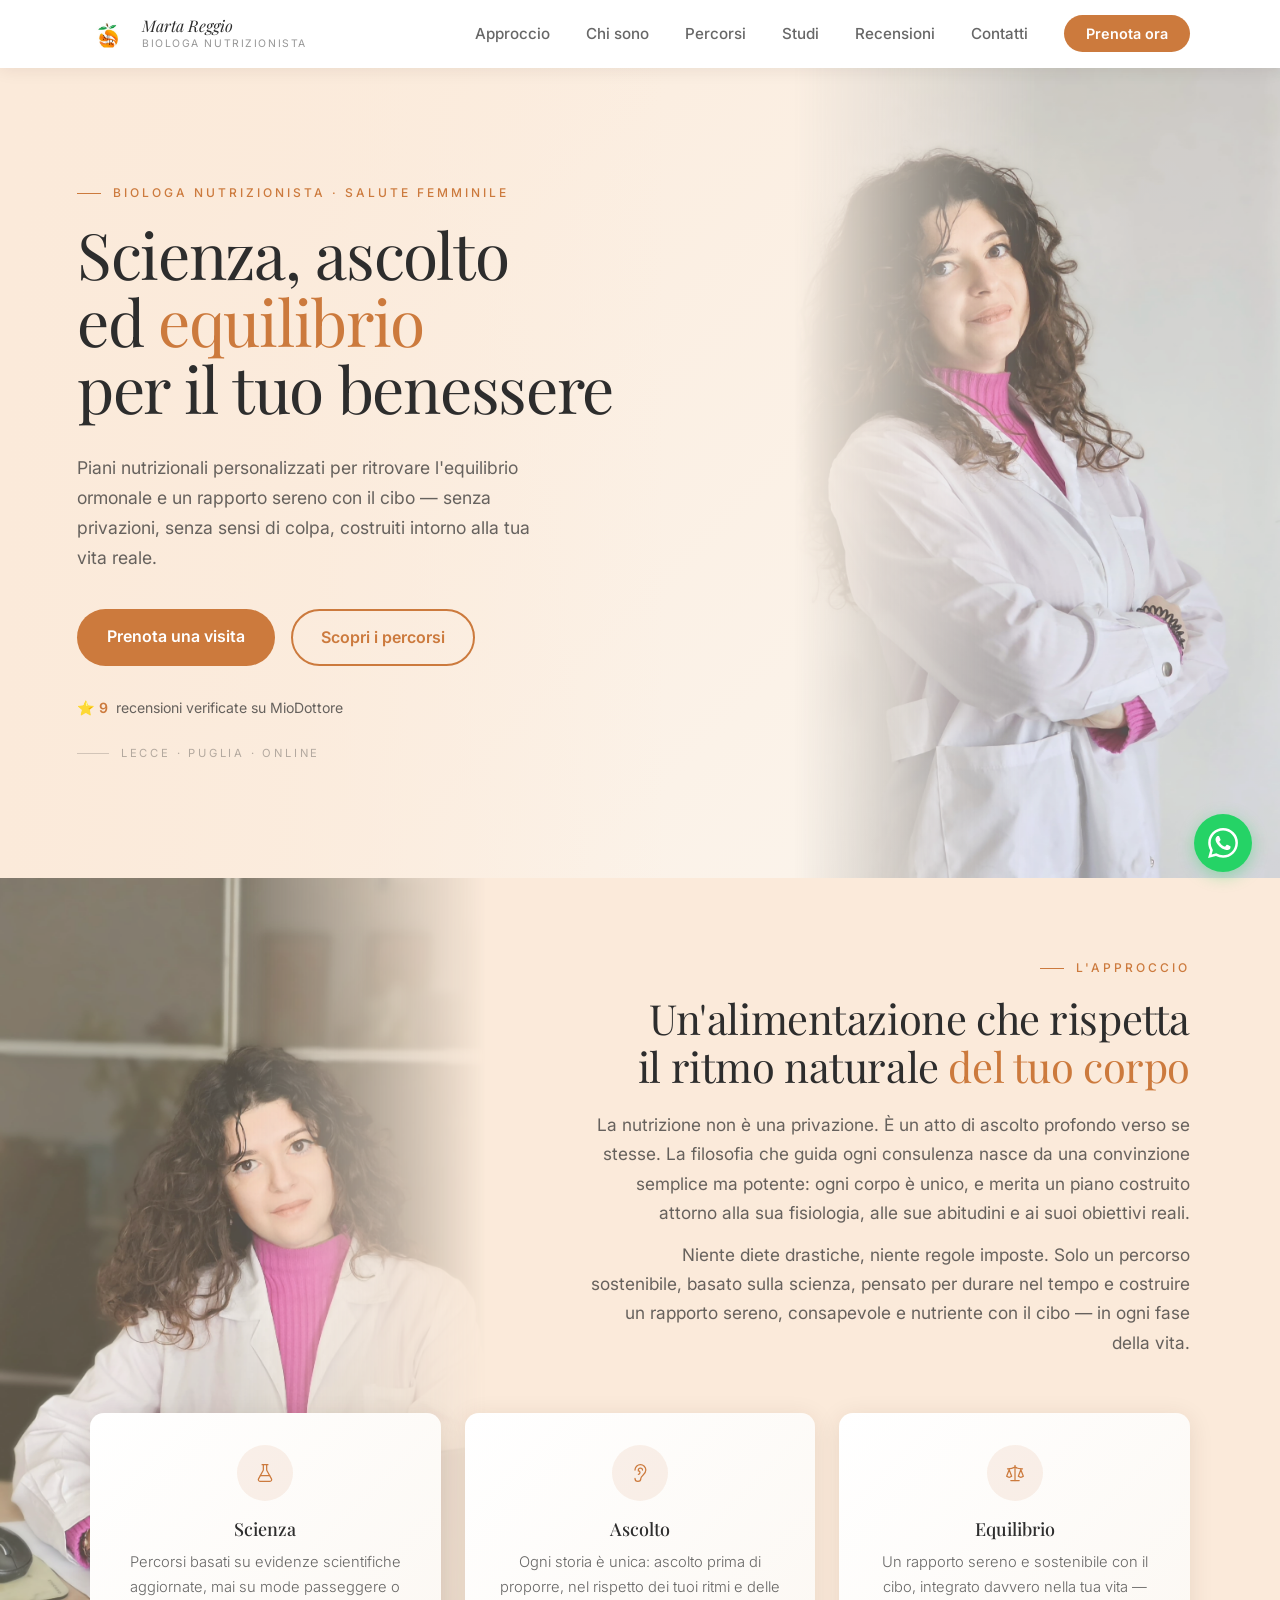
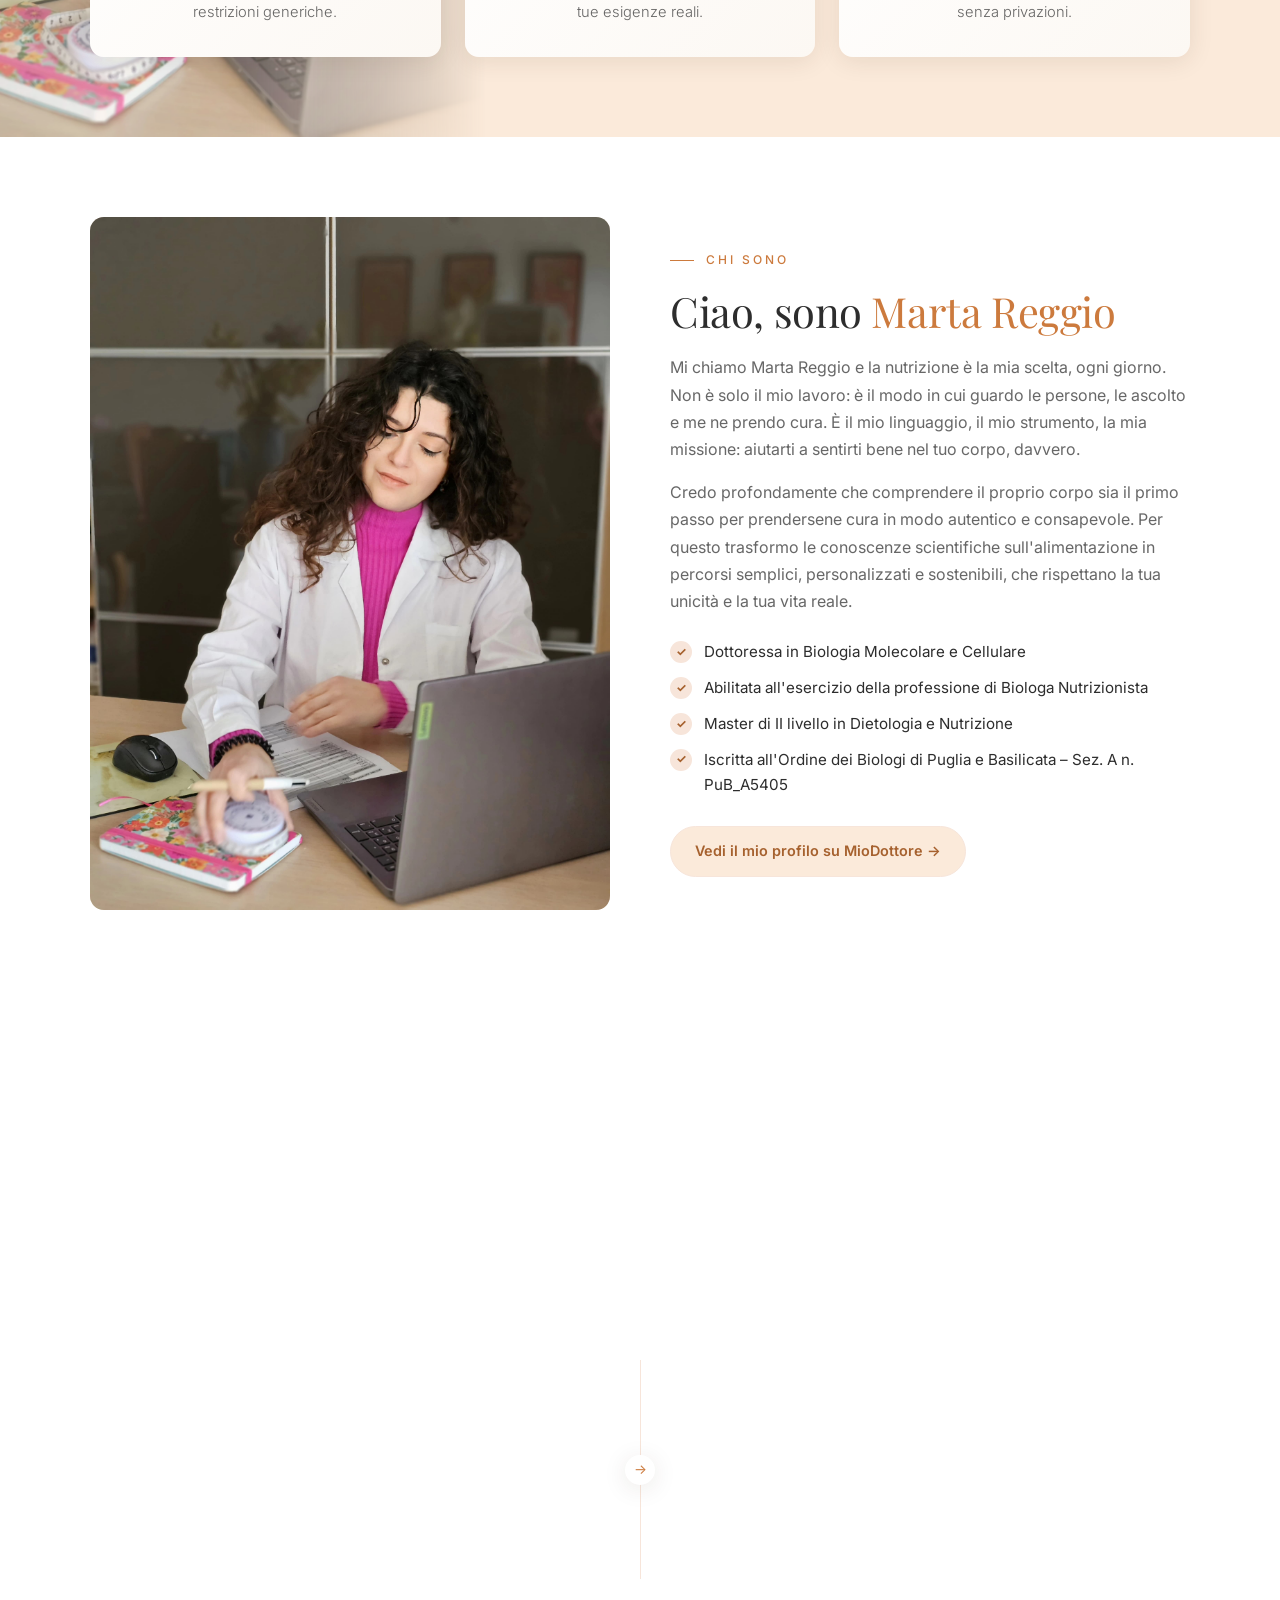
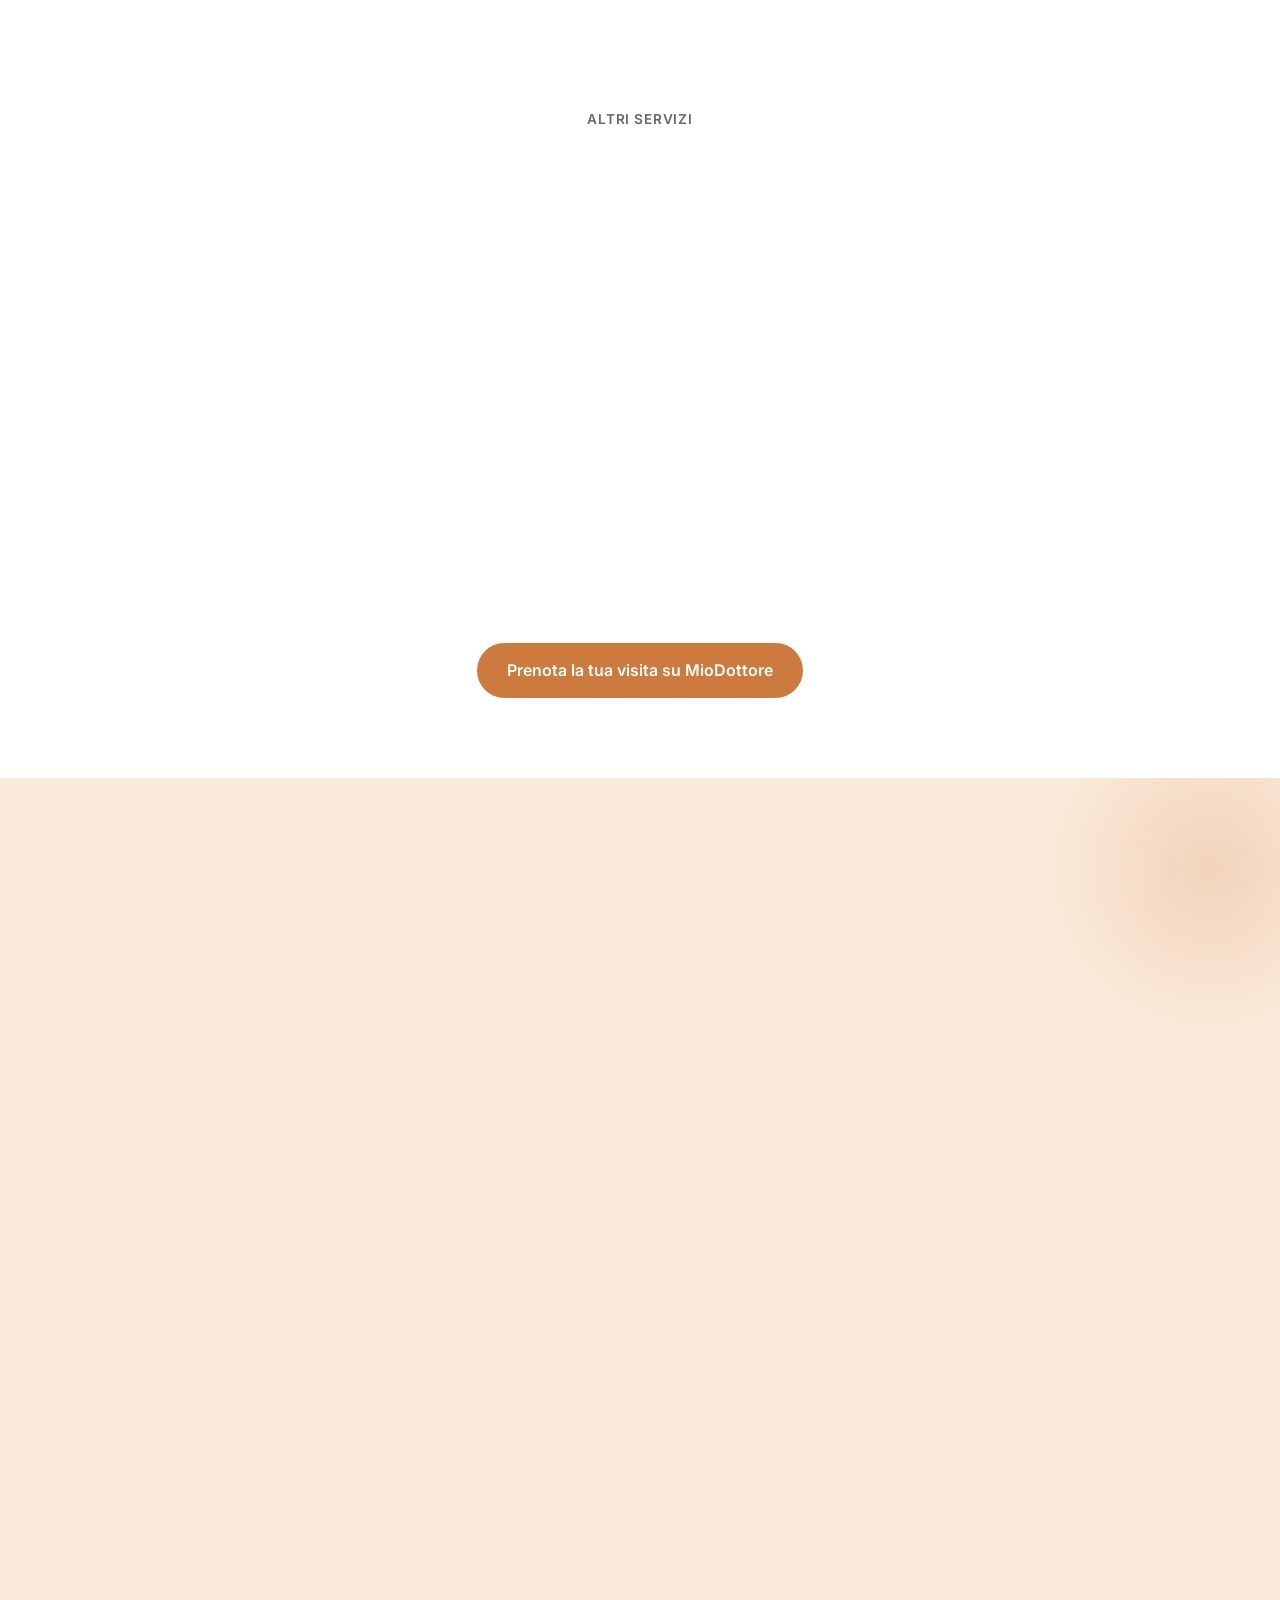
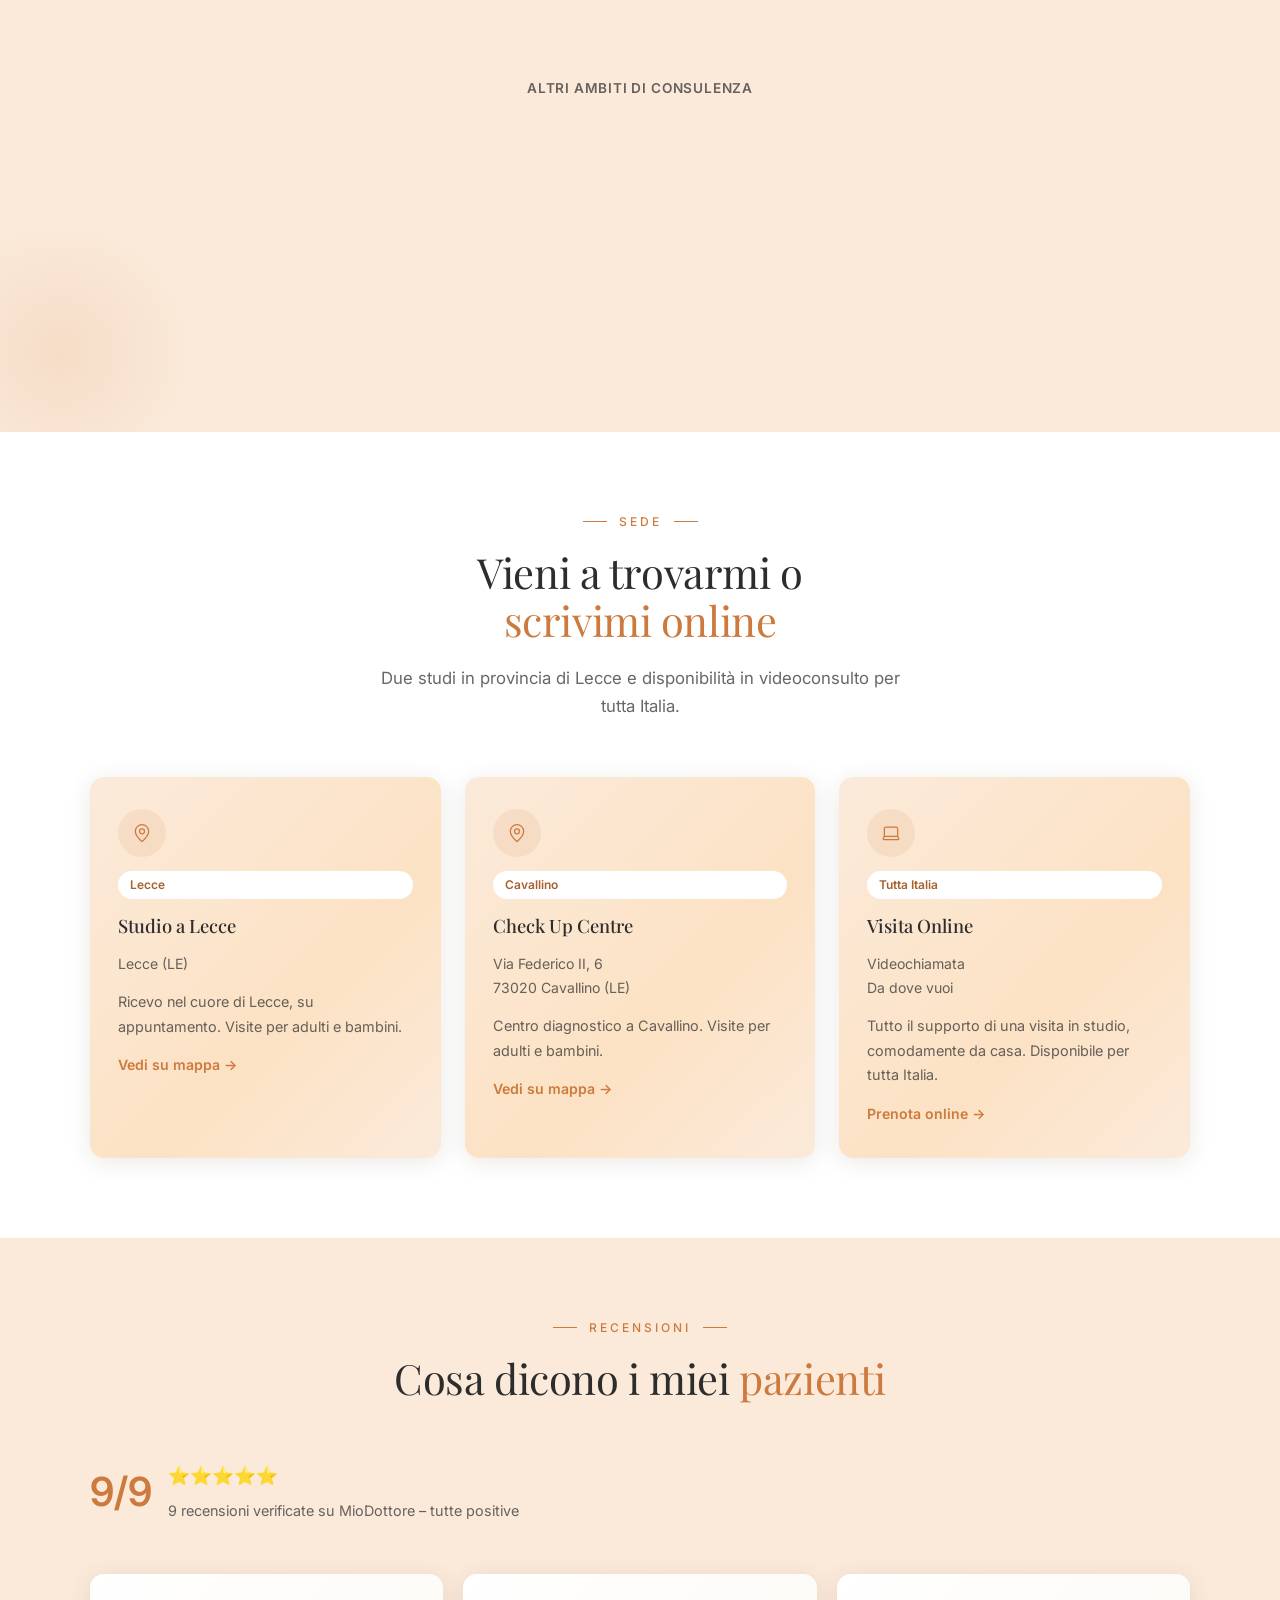
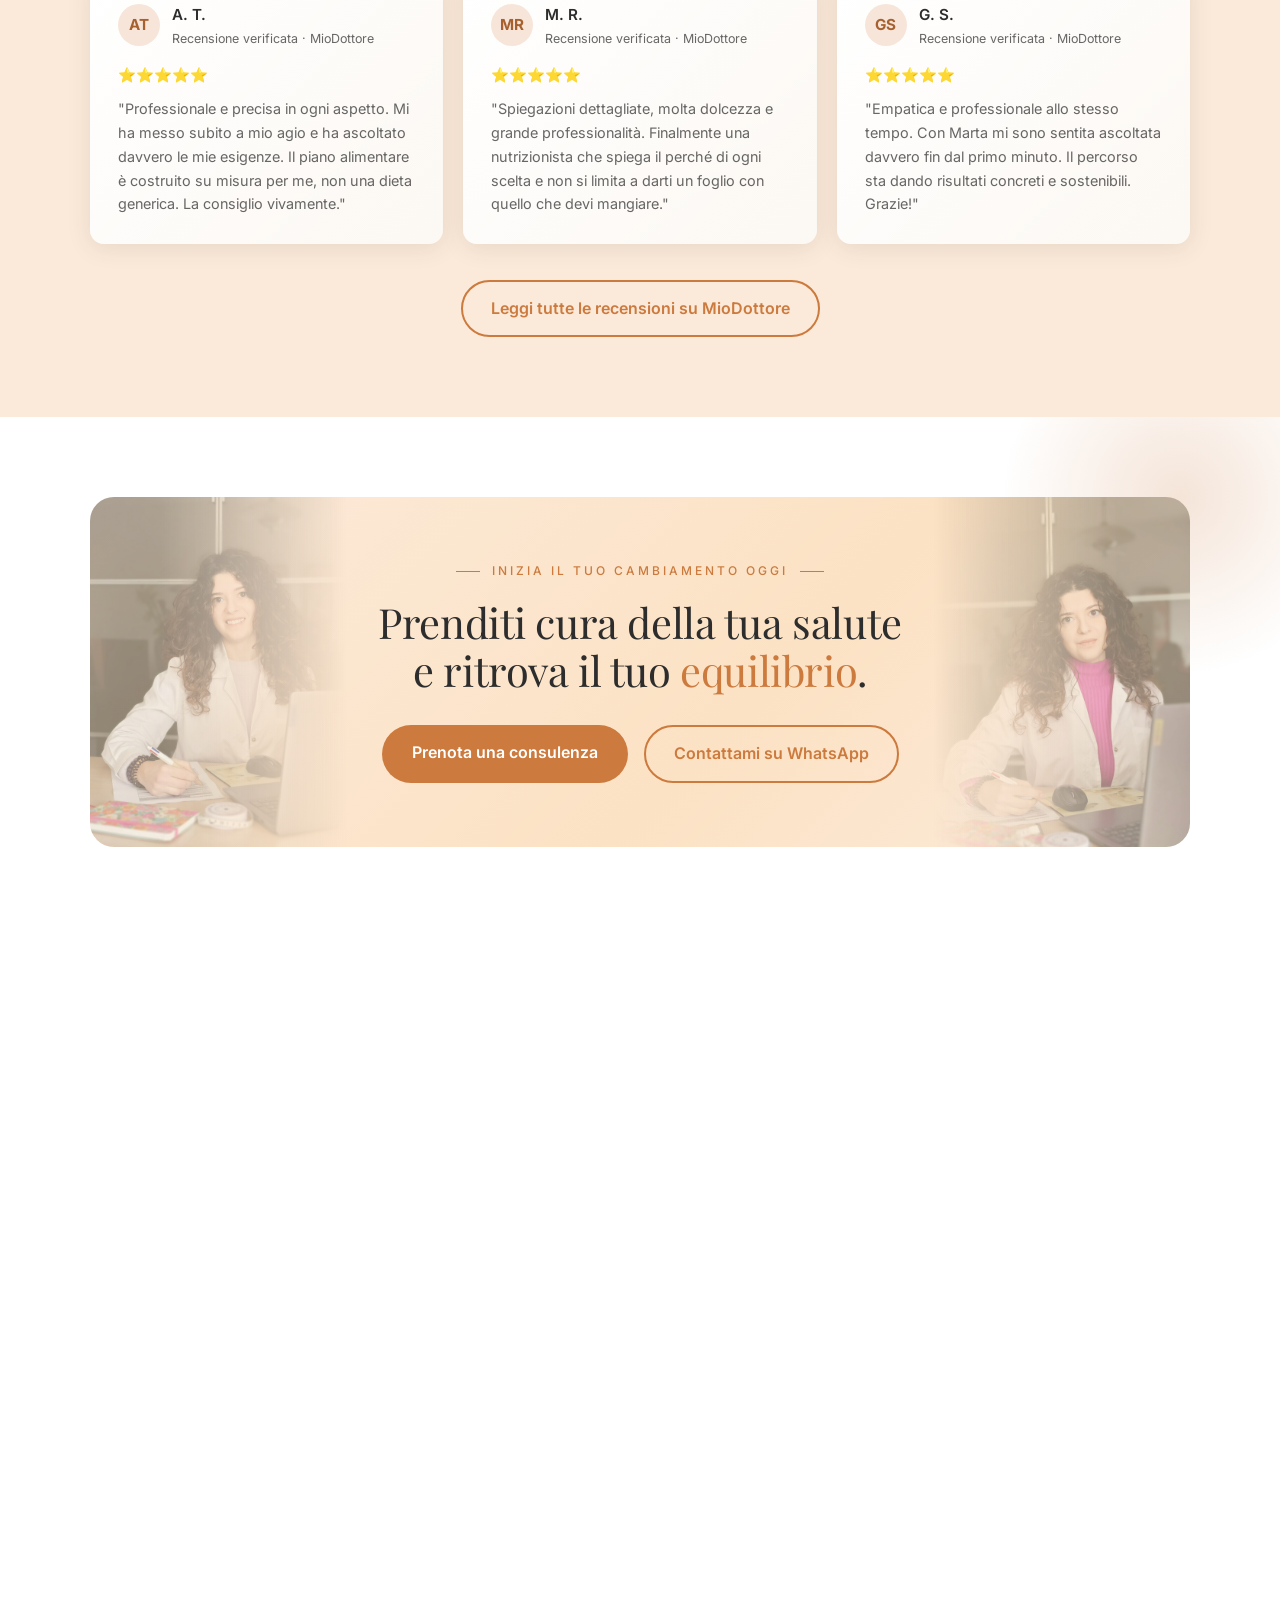
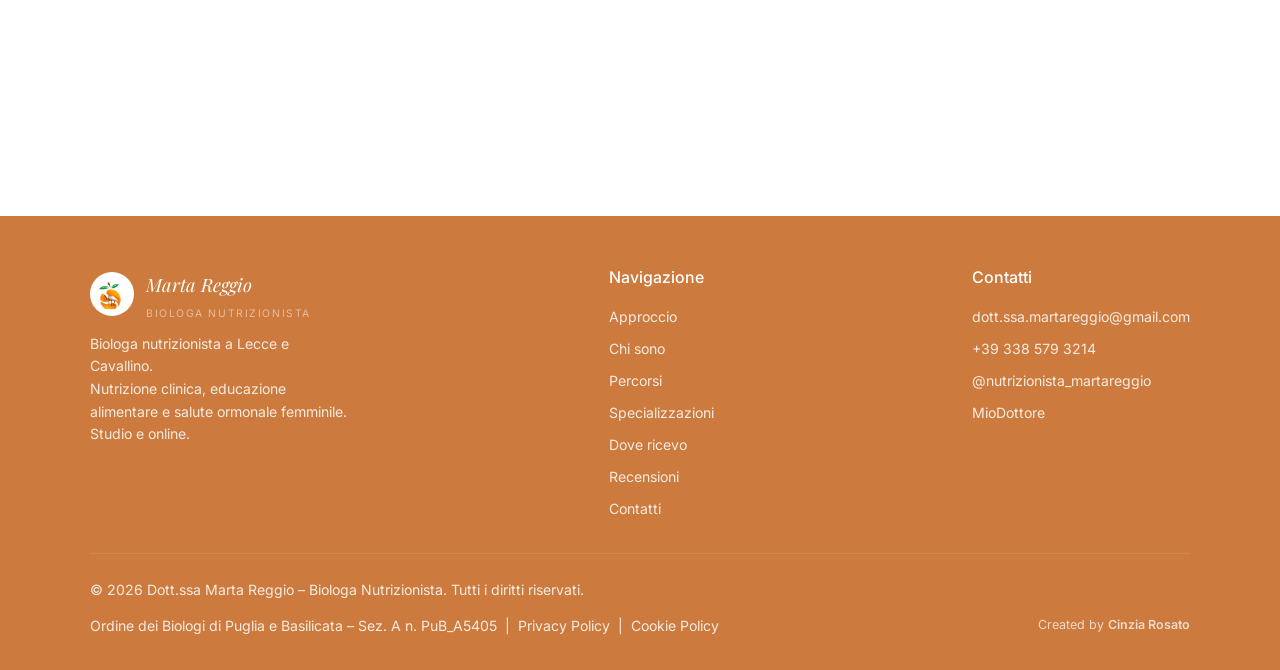
==== commit 2f05c108: "Sistema credito header/footer e rifiniture varie post-review - Fix bug HTML: link Instagram annidato" ====
--- a/index.html
+++ b/index.html
@@ -14,9 +14,6 @@
 <body>
 
 <!-- NAVIGAZIONE -->
-<div class="top-bar">
-  <span class="site-credit">Created by <a href="https://instagram.com/rosatocinzia" target="_blank" rel="noopener">Cinzia Rosato</a></span>
-</div>
 <nav id="navbar">
   <div class="nav-inner">
     <a href="#home" class="nav-logo">
--- a/css/style.css
+++ b/css/style.css
@@ -75,9 +75,6 @@
 }
 
 /* TOP BAR (credito) */
-.top-bar { position: fixed; top: 68px; right: 14px; z-index: 90; pointer-events: none; }
-.top-bar .site-credit { font-size: .65rem; color: var(--text-light); opacity: .6; pointer-events: auto; }
-.top-bar .site-credit a { color: var(--text-light); }
 
 /* NAV */
 nav { position: sticky; top: 0; z-index: 100; background: var(--white); box-shadow: 0 2px 16px rgba(46,31,15,.08); padding: 0 24px; }
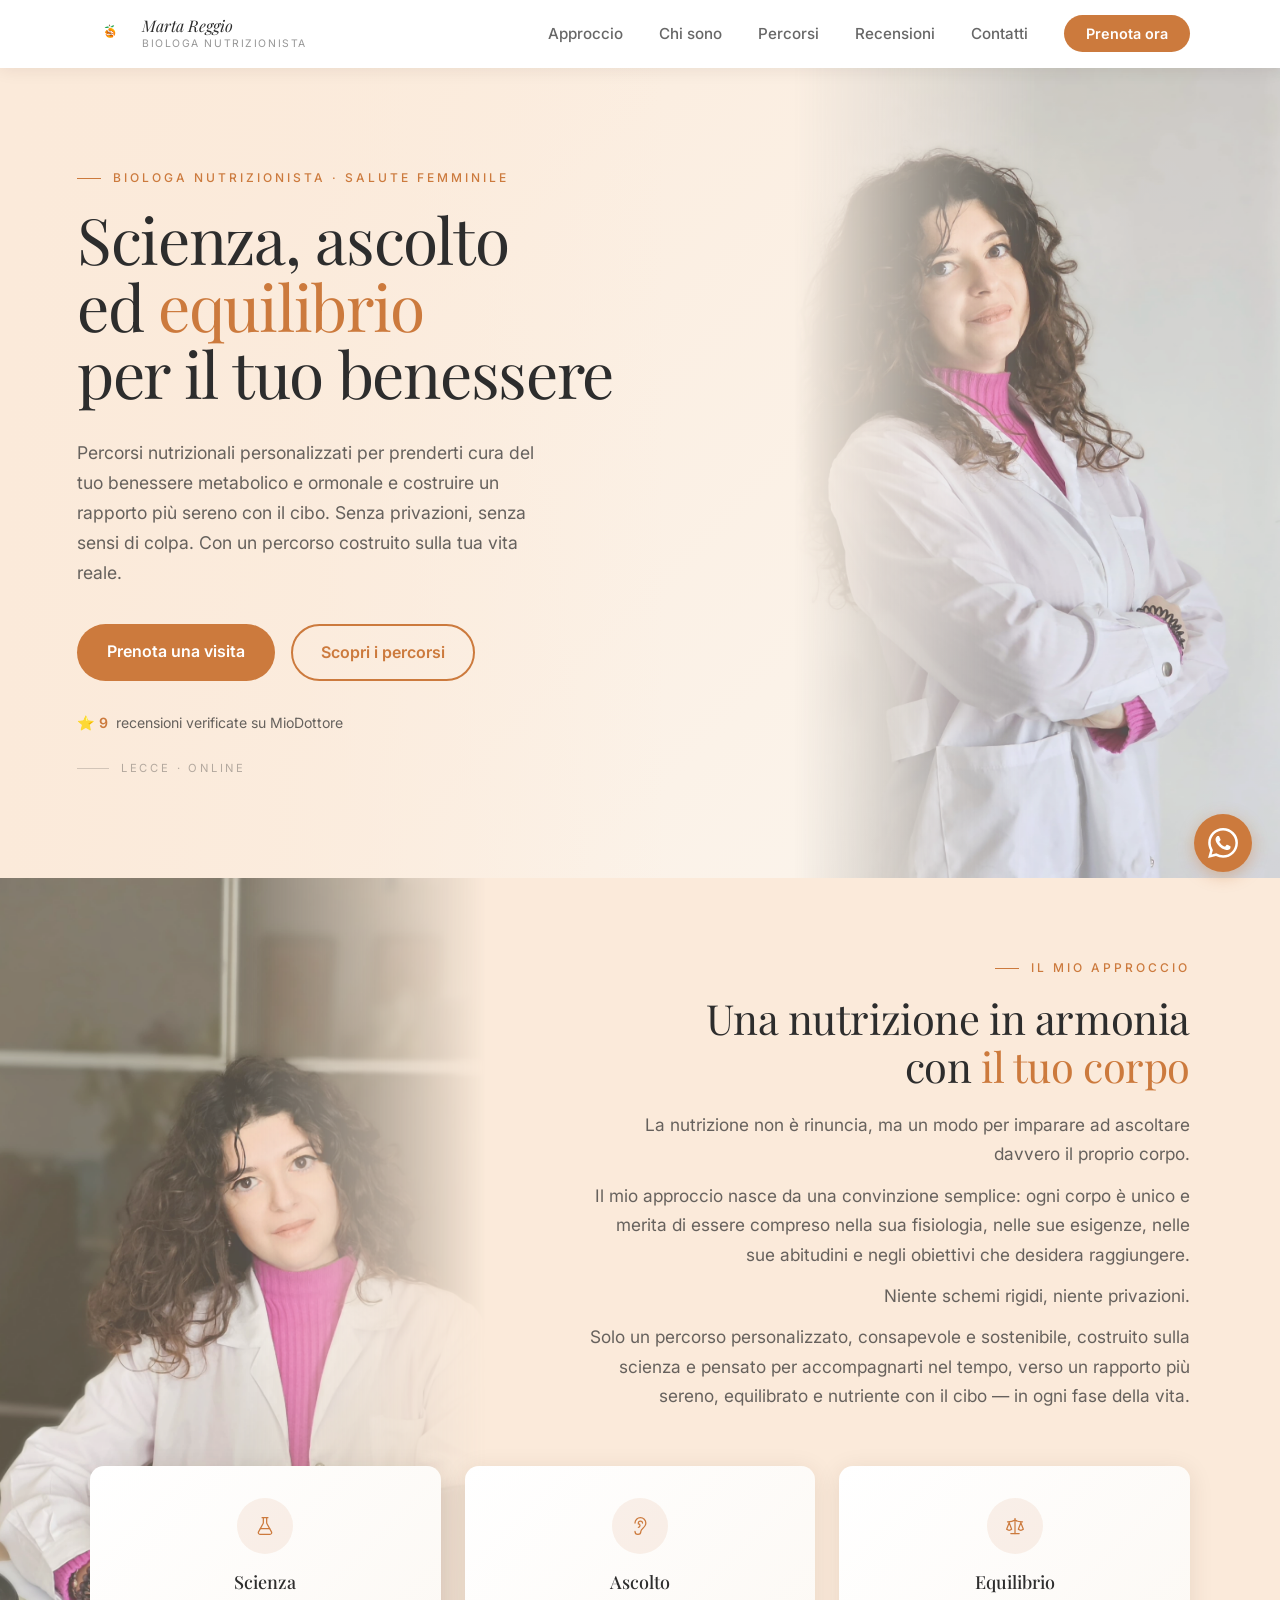
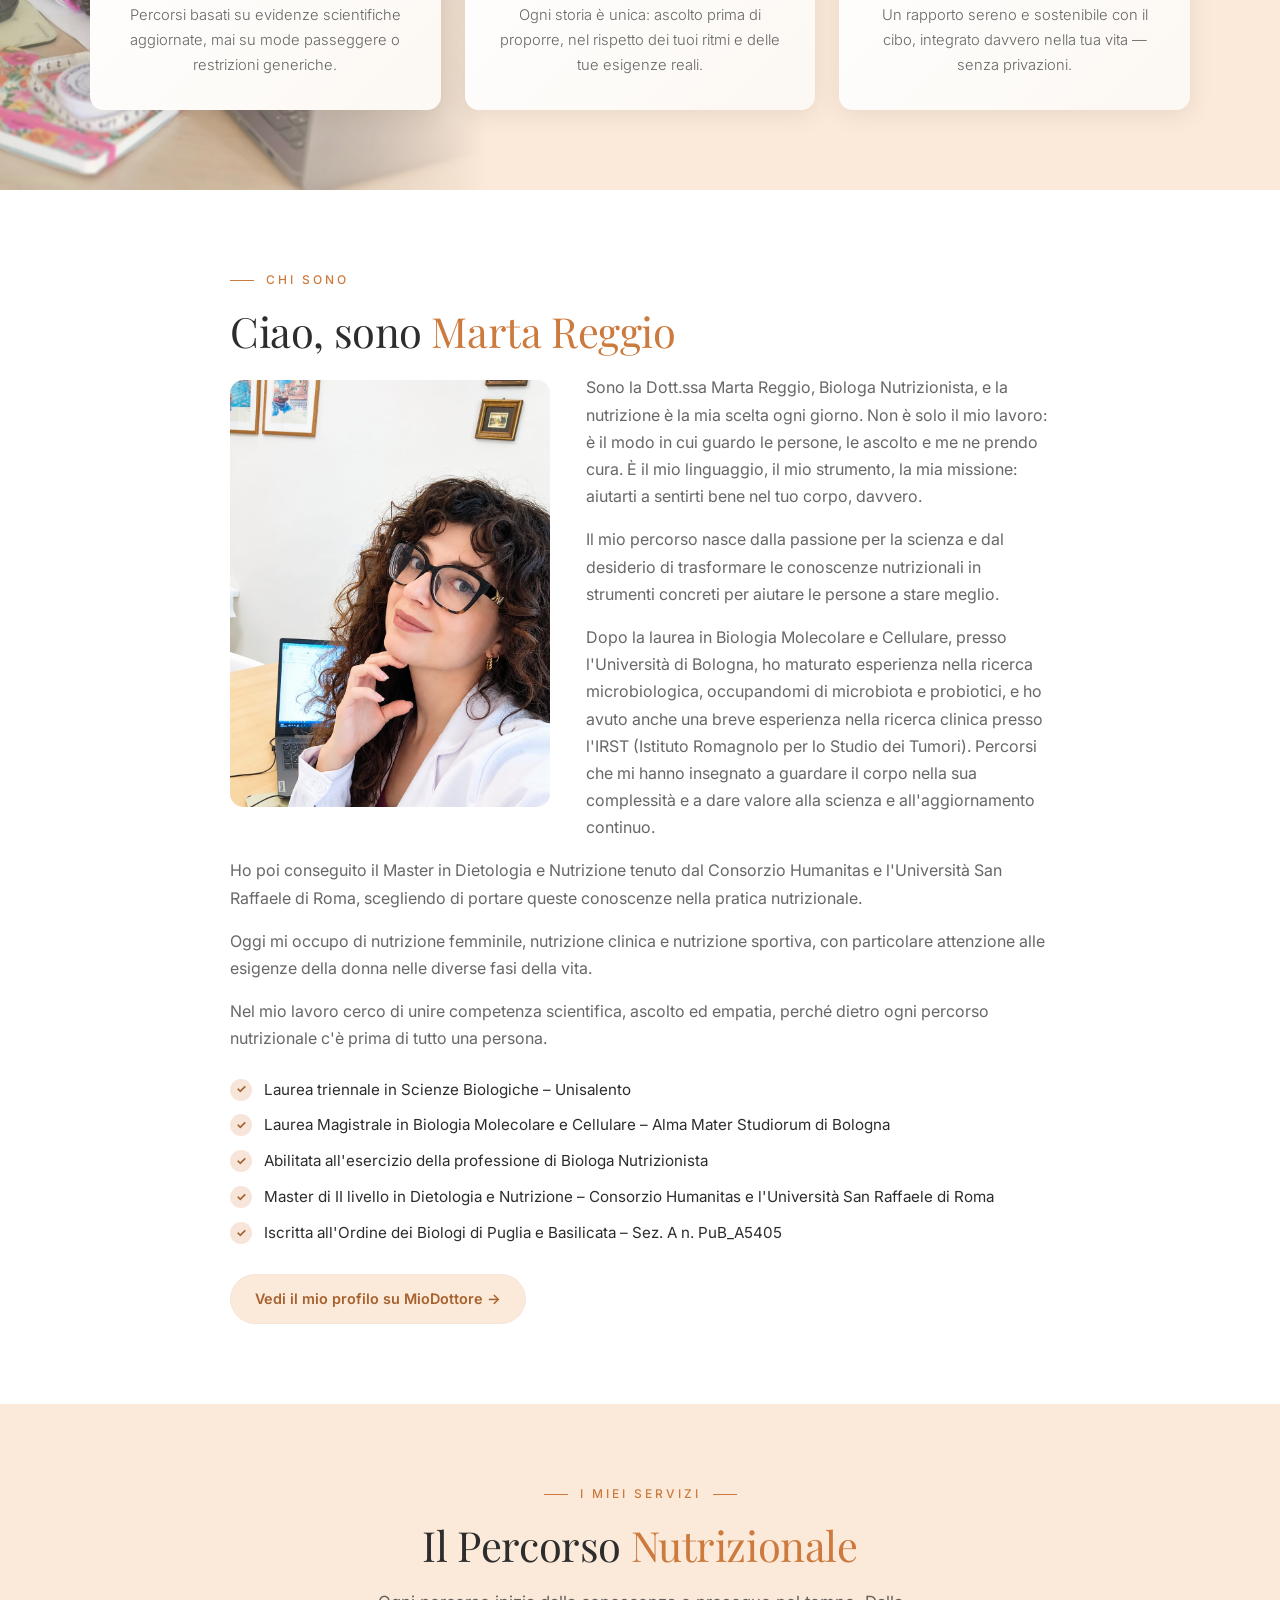
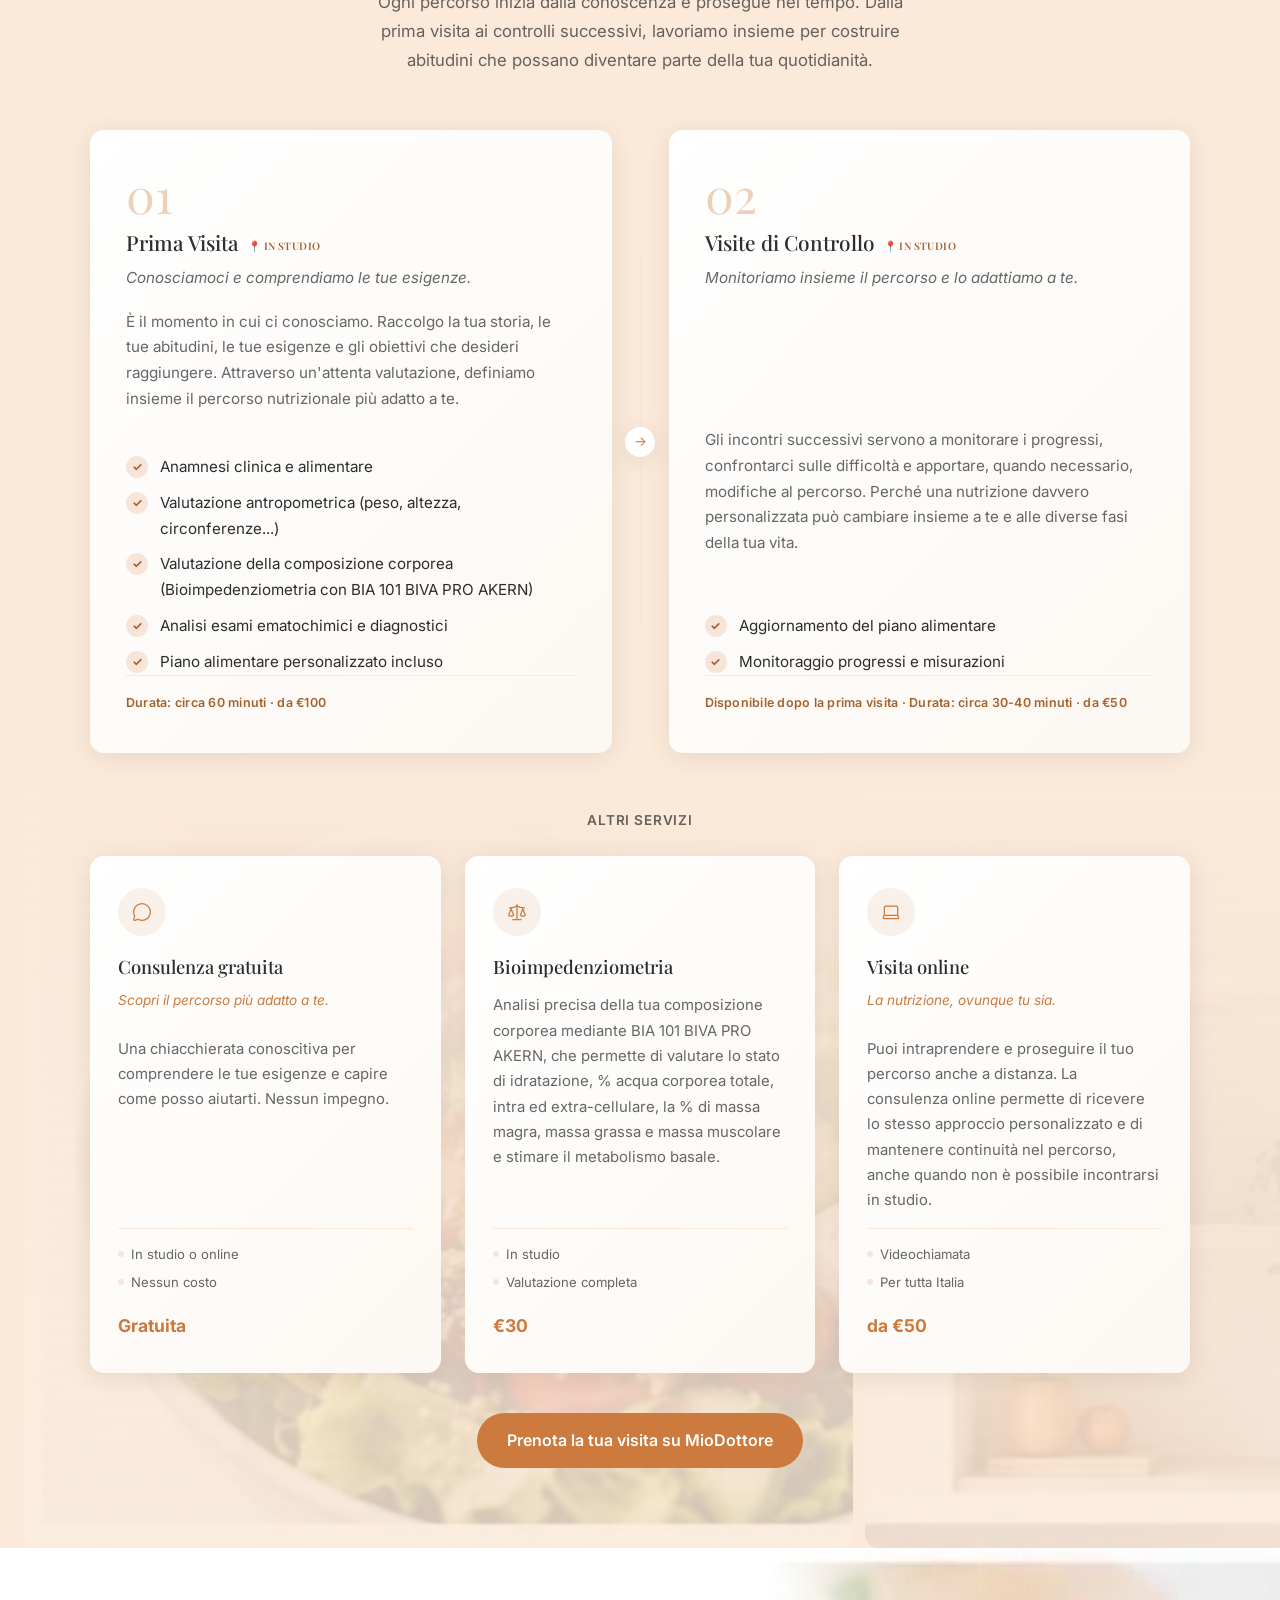
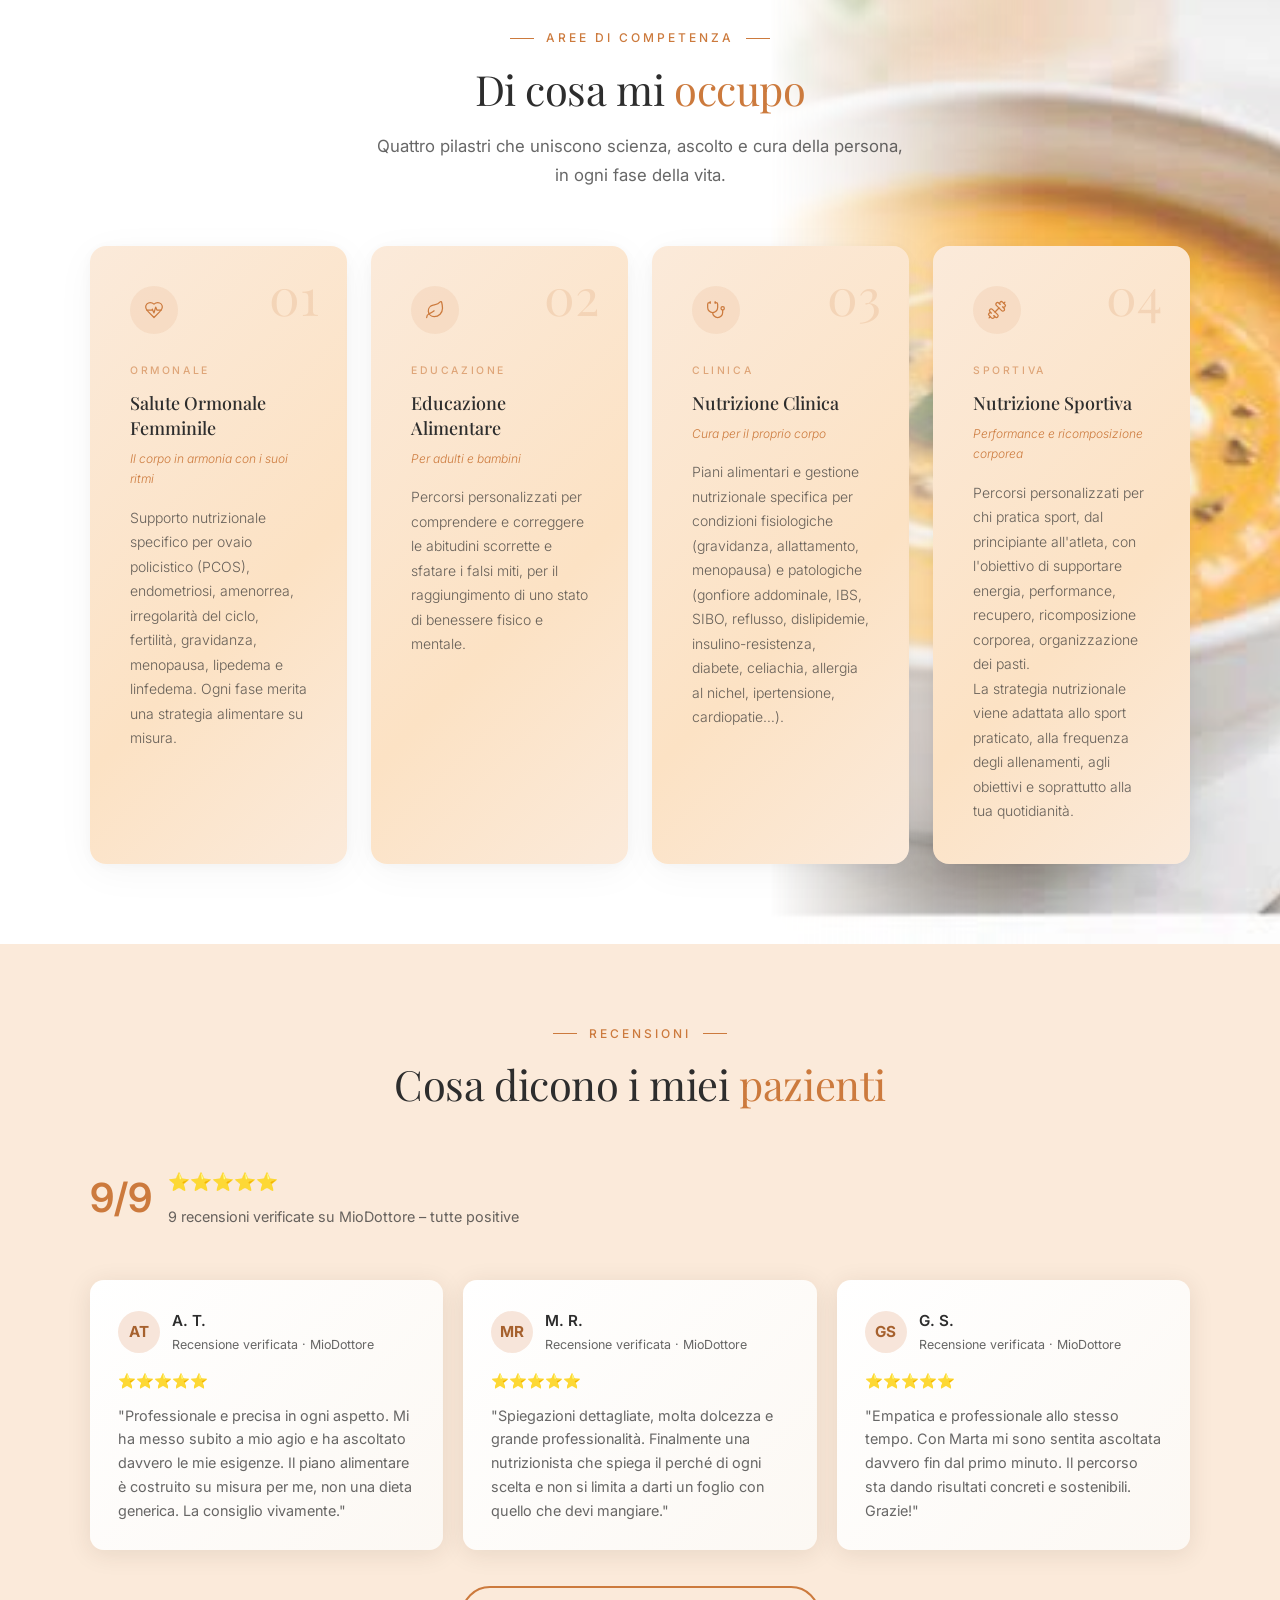
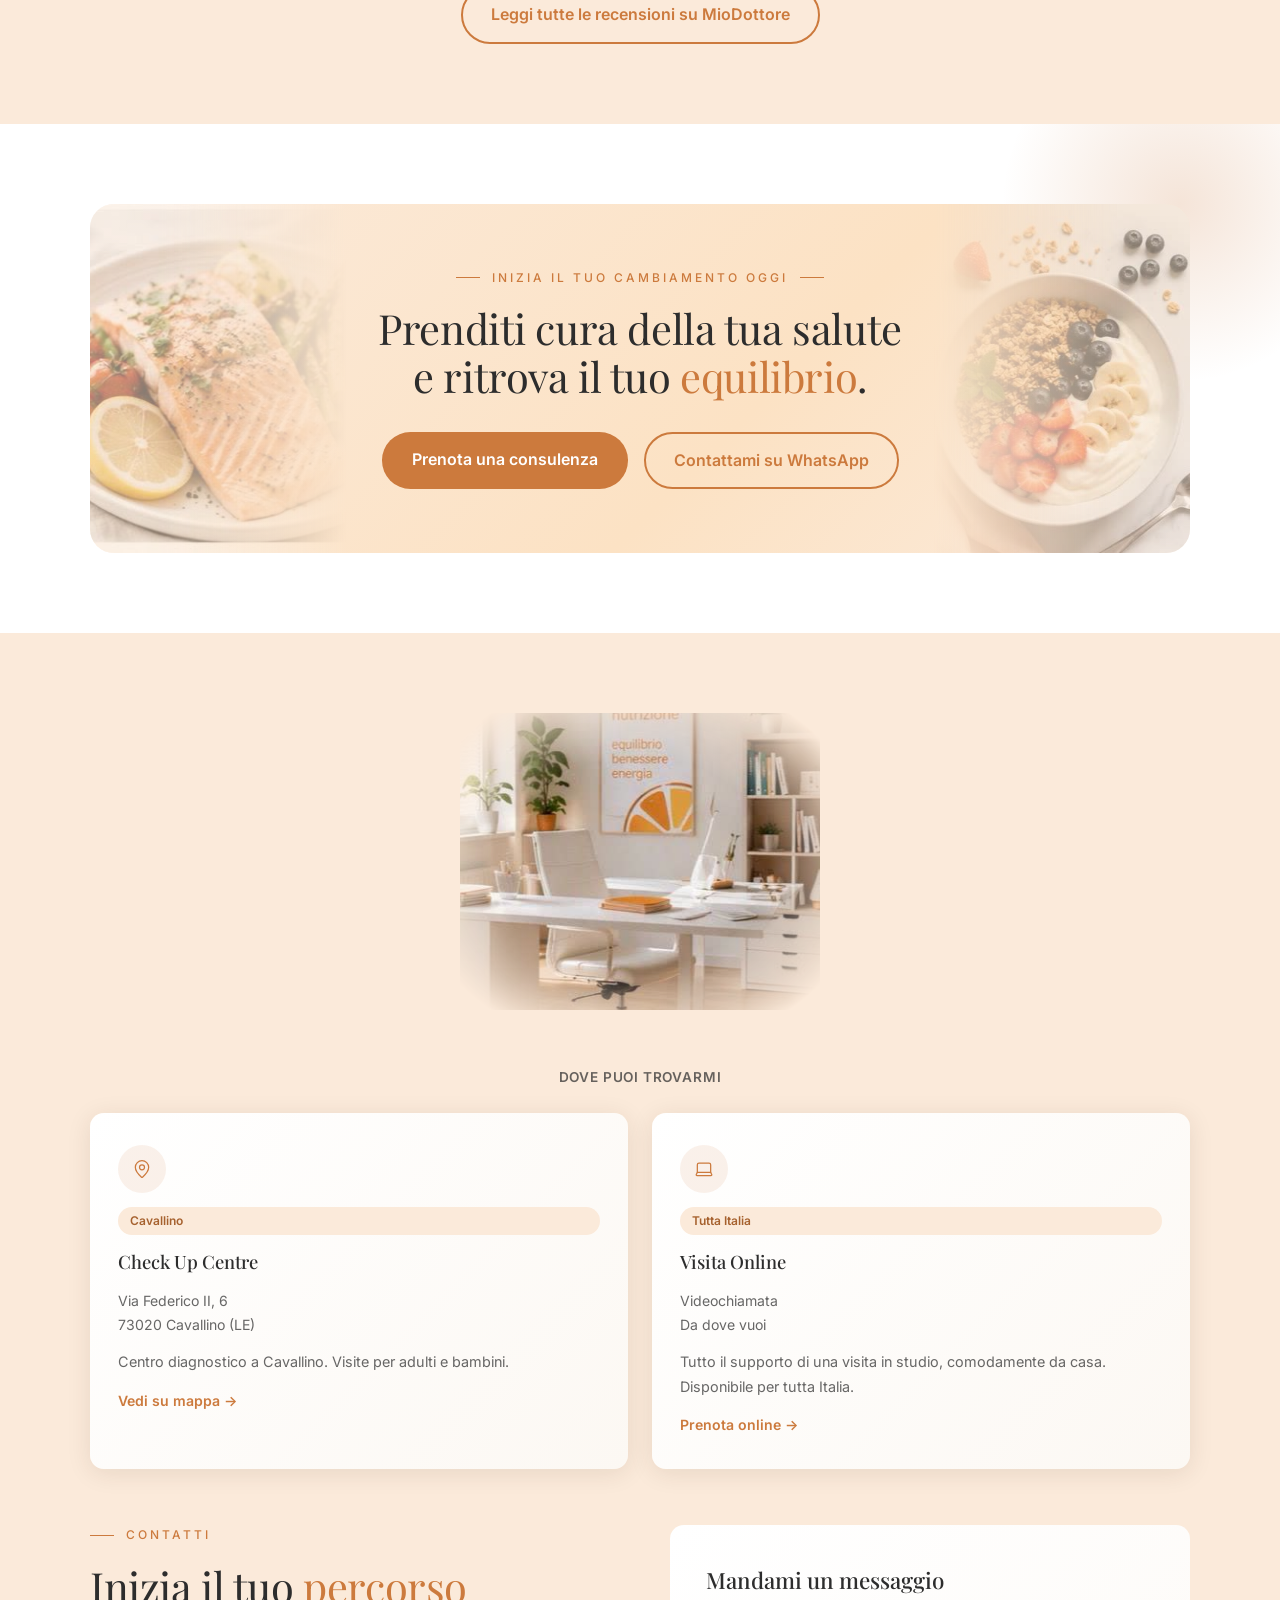
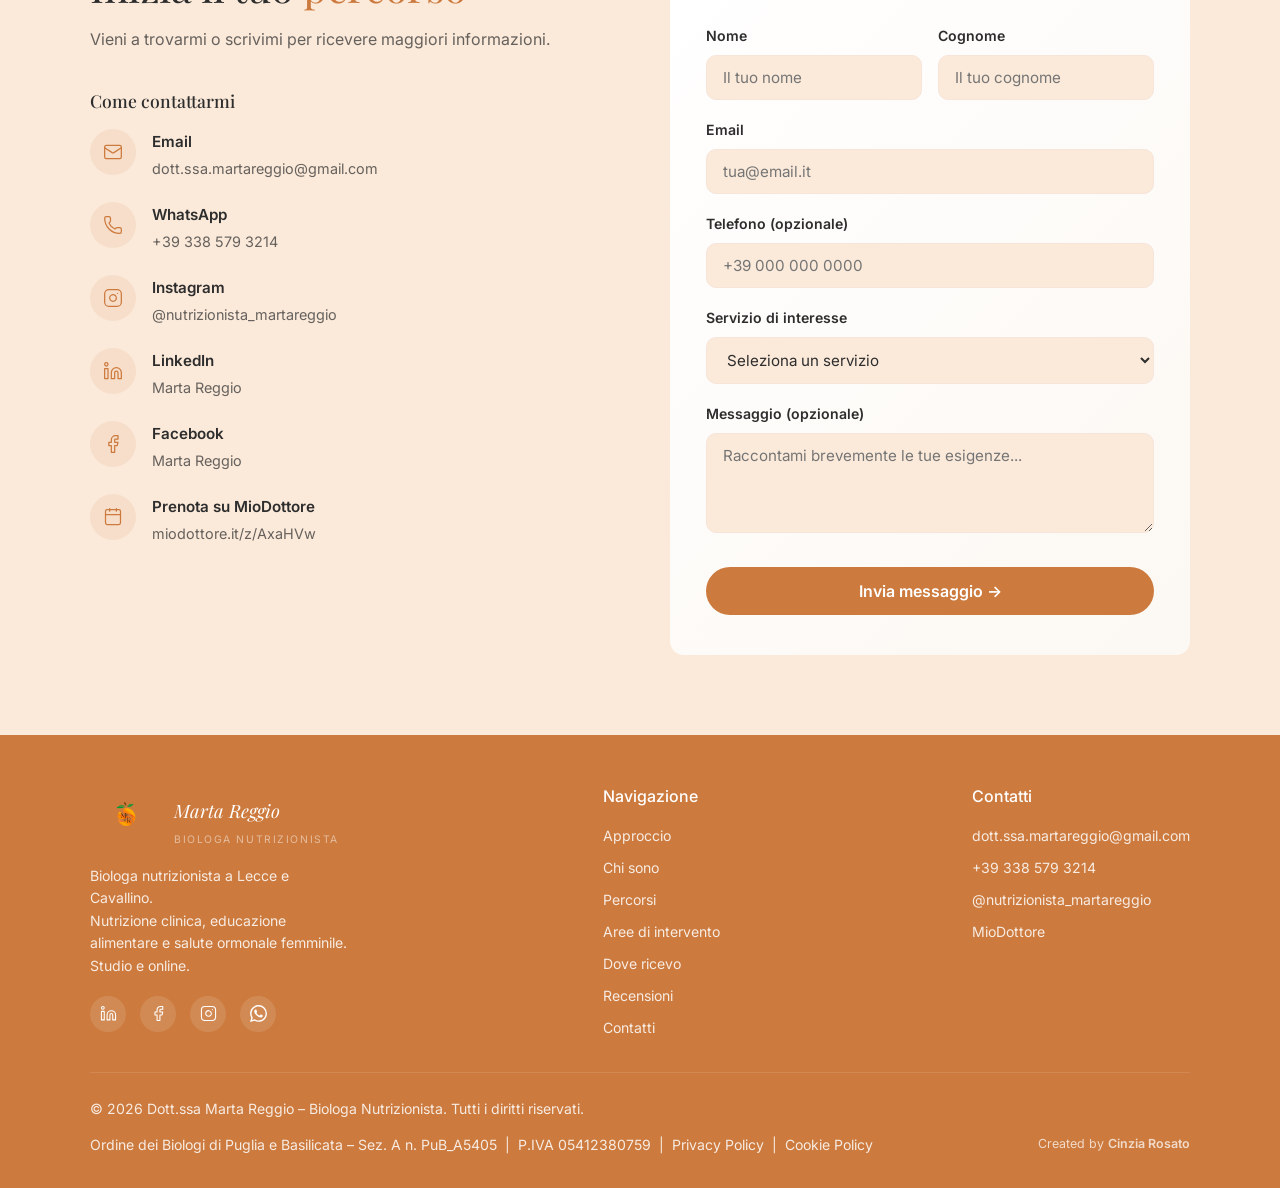
==== commit 73d497d1: "Applica tutte le modifiche richieste da Marta: logo, nav, testi, contatti unificati, palette arancio" ====
--- a/index.html
+++ b/index.html
@@ -27,7 +27,6 @@
       <li><a href="#approccio">Approccio</a></li>
       <li><a href="#chi-sono">Chi sono</a></li>
       <li><a href="#percorsi">Percorsi</a></li>
-      <li><a href="#dove-ricevo">Studi</a></li>
       <li><a href="#testimonianze">Recensioni</a></li>
       <li><a href="#contatti">Contatti</a></li>
       <li><a href="https://www.miodottore.it/z/AxaHVw" target="_blank" rel="noopener" class="btn-nav">Prenota ora</a></li>
@@ -40,7 +39,6 @@
     <li><a href="#approccio" onclick="closeMenu()">Approccio</a></li>
     <li><a href="#chi-sono" onclick="closeMenu()">Chi sono</a></li>
     <li><a href="#percorsi" onclick="closeMenu()">Percorsi</a></li>
-    <li><a href="#dove-ricevo" onclick="closeMenu()">Studi</a></li>
     <li><a href="#testimonianze" onclick="closeMenu()">Recensioni</a></li>
     <li><a href="#contatti" onclick="closeMenu()">Contatti</a></li>
     <li><a href="https://www.miodottore.it/z/AxaHVw" target="_blank" rel="noopener" class="btn-nav" onclick="closeMenu()">Prenota ora</a></li>
@@ -58,9 +56,9 @@
         Scienza, ascolto<br>ed <em>equilibrio</em><br>per il tuo benessere
       </h1>
       <p class="hero-sub">
-        Piani nutrizionali personalizzati per ritrovare l'equilibrio ormonale e un
-        rapporto sereno con il cibo — senza privazioni, senza sensi di colpa, costruiti
-        intorno alla tua vita reale.
+        Percorsi nutrizionali personalizzati per prenderti cura del tuo benessere
+        metabolico e ormonale e costruire un rapporto più sereno con il cibo. Senza
+        privazioni, senza sensi di colpa. Con un percorso costruito sulla tua vita reale.
       </p>
       <div class="hero-ctas">
         <a href="https://www.miodottore.it/z/AxaHVw" target="_blank" rel="noopener" class="btn-primary">Prenota una visita</a>
@@ -69,7 +67,7 @@
       <div class="hero-trust"><strong>⭐ 9</strong> recensioni verificate su MioDottore</div>
       <div class="hero-locationline">
         <div class="dash"></div>
-        <p>Lecce · Puglia · Online</p>
+        <p>Lecce · Online</p>
       </div>
     </div>
   </div>
@@ -81,18 +79,23 @@
   <div class="approccio-bg-fade"></div>
   <div class="container">
     <div class="section-header" data-reveal>
-      <div class="eyebrow"><div class="dash"></div><span>L'Approccio</span></div>
-      <h2 class="section-title">Un'alimentazione che rispetta<br>il ritmo naturale <em>del tuo corpo</em></h2>
+      <div class="eyebrow"><div class="dash"></div><span>il mio approccio</span></div>
+      <h2 class="section-title">Una nutrizione in armonia<br>con <em>il tuo corpo</em></h2>
       <p>
-        La nutrizione non è una privazione. È un atto di ascolto profondo verso se stesse. La
-        filosofia che guida ogni consulenza nasce da una convinzione semplice ma potente: ogni
-        corpo è unico, e merita un piano costruito attorno alla sua fisiologia, alle sue abitudini
-        e ai suoi obiettivi reali.
+        La nutrizione non è rinuncia, ma un modo per imparare ad ascoltare davvero il proprio corpo.
       </p>
       <p>
-        Niente diete drastiche, niente regole imposte. Solo un percorso sostenibile, basato sulla
-        scienza, pensato per durare nel tempo e costruire un rapporto sereno, consapevole e
-        nutriente con il cibo — in ogni fase della vita.
+        Il mio approccio nasce da una convinzione semplice: ogni corpo è unico e merita di essere
+        compreso nella sua fisiologia, nelle sue esigenze, nelle sue abitudini e negli obiettivi che
+        desidera raggiungere.
+      </p>
+      <p>
+        Niente schemi rigidi, niente privazioni.
+      </p>
+      <p>
+        Solo un percorso personalizzato, consapevole e sostenibile, costruito sulla scienza e
+        pensato per accompagnarti nel tempo, verso un rapporto più sereno, equilibrato e nutriente
+        con il cibo — in ogni fase della vita.
       </p>
     </div>
     <div class="pillars-grid compact">
@@ -119,28 +122,47 @@
 <section id="chi-sono">
   <div class="container">
     <div class="chisono-inner">
-      <div class="chisono-photo" data-reveal>
-        <img src="img/foto-marta-chisono.jpg" alt="Dott.ssa Marta Reggio" />
-      </div>
       <div class="chisono-text" data-reveal>
         <div class="eyebrow"><div class="dash"></div><span>Chi sono</span></div>
         <h2 class="section-title">Ciao, sono <em>Marta Reggio</em></h2>
+        <div class="chisono-photo">
+          <img src="img/foto-marta-chisono.jpg" alt="Dott.ssa Marta Reggio" />
+        </div>
         <p>
-          Mi chiamo Marta Reggio e la nutrizione è la mia scelta, ogni giorno. Non è solo il mio
-          lavoro: è il modo in cui guardo le persone, le ascolto e me ne prendo cura. È il mio
-          linguaggio, il mio strumento, la mia missione: aiutarti a sentirti bene nel tuo corpo,
-          davvero.
+          Sono la Dott.ssa Marta Reggio, Biologa Nutrizionista, e la nutrizione è la mia scelta
+          ogni giorno. Non è solo il mio lavoro: è il modo in cui guardo le persone, le ascolto e
+          me ne prendo cura. È il mio linguaggio, il mio strumento, la mia missione: aiutarti a
+          sentirti bene nel tuo corpo, davvero.
         </p>
         <p>
-          Credo profondamente che comprendere il proprio corpo sia il primo passo per prendersene
-          cura in modo autentico e consapevole. Per questo trasformo le conoscenze scientifiche
-          sull'alimentazione in percorsi semplici, personalizzati e sostenibili, che rispettano
-          la tua unicità e la tua vita reale.
+          Il mio percorso nasce dalla passione per la scienza e dal desiderio di trasformare le
+          conoscenze nutrizionali in strumenti concreti per aiutare le persone a stare meglio.
+        </p>
+        <p>
+          Dopo la laurea in Biologia Molecolare e Cellulare, presso l'Università di Bologna, ho
+          maturato esperienza nella ricerca microbiologica, occupandomi di microbiota e probiotici,
+          e ho avuto anche una breve esperienza nella ricerca clinica presso l'IRST (Istituto
+          Romagnolo per lo Studio dei Tumori). Percorsi che mi hanno insegnato a guardare il corpo
+          nella sua complessità e a dare valore alla scienza e all'aggiornamento continuo.
+        </p>
+        <p>
+          Ho poi conseguito il Master in Dietologia e Nutrizione tenuto dal Consorzio Humanitas e
+          l'Università San Raffaele di Roma, scegliendo di portare queste conoscenze nella pratica
+          nutrizionale.
+        </p>
+        <p>
+          Oggi mi occupo di nutrizione femminile, nutrizione clinica e nutrizione sportiva, con
+          particolare attenzione alle esigenze della donna nelle diverse fasi della vita.
+        </p>
+        <p>
+          Nel mio lavoro cerco di unire competenza scientifica, ascolto ed empatia, perché dietro
+          ogni percorso nutrizionale c'è prima di tutto una persona.
         </p>
         <ul class="qualifiche">
-          <li>Dottoressa in Biologia Molecolare e Cellulare</li>
+          <li>Laurea triennale in Scienze Biologiche – Unisalento</li>
+          <li>Laurea Magistrale in Biologia Molecolare e Cellulare – Alma Mater Studiorum di Bologna</li>
           <li>Abilitata all'esercizio della professione di Biologa Nutrizionista</li>
-          <li>Master di II livello in Dietologia e Nutrizione</li>
+          <li>Master di II livello in Dietologia e Nutrizione – Consorzio Humanitas e l'Università San Raffaele di Roma</li>
           <li>Iscritta all'Ordine dei Biologi di Puglia e Basilicata – Sez. A n. PuB_A5405</li>
         </ul>
         <a href="https://www.miodottore.it/z/AxaHVw" target="_blank" rel="noopener" class="miodottore-btn">
@@ -153,26 +175,44 @@
 
 <!-- PERCORSI -->
 <section id="percorsi">
+  <div class="percorsi-bg-gallery">
+    <img src="img/galleria-percorsi-1.jpg" alt="" />
+    <img src="img/galleria-percorsi-2.jpg" alt="" />
+    <img src="img/galleria-percorsi-3.jpg" alt="" />
+  </div>
   <div class="container">
     <div class="section-header" data-reveal>
-      <div class="eyebrow"><div class="dash"></div><span>Il Percorso</span><div class="dash"></div></div>
-      <h2 class="section-title">Come posso <em>aiutarti</em></h2>
-      <p>Un percorso in due tempi, costruito sulle tue esigenze, il tuo stile di vita e i tuoi obiettivi.</p>
+      <div class="eyebrow"><div class="dash"></div><span>i miei servizi</span><div class="dash"></div></div>
+      <h2 class="section-title">Il Percorso <em>Nutrizionale</em></h2>
+      <p>Ogni percorso inizia dalla conoscenza e prosegue nel tempo. Dalla prima visita ai controlli successivi, lavoriamo insieme per costruire abitudini che possano diventare parte della tua quotidianità.</p>
     </div>
 
     <div class="steps-grid">
       <div class="step-card" data-reveal>
         <span class="step-num">01</span>
-        <h3>Prima Visita</h3>
-        <p>Un incontro approfondito per conoscerti davvero. Analizziamo insieme la composizione corporea, esploriamo le tue abitudini alimentari, lo stile di vita, i tuoi obiettivi e la tua storia clinica. Nessun giudizio, solo ascolto e scienza.</p>
-        <span class="step-meta">Durata: circa 60-75 minuti · da €102</span>
+        <h3>Prima Visita <span class="step-location">📍 In studio</span></h3>
+        <p class="step-subtitle">Conosciamoci e comprendiamo le tue esigenze.</p>
+        <p>È il momento in cui ci conosciamo. Raccolgo la tua storia, le tue abitudini, le tue esigenze e gli obiettivi che desideri raggiungere. Attraverso un'attenta valutazione, definiamo insieme il percorso nutrizionale più adatto a te.</p>
+        <ul class="qualifiche">
+          <li>Anamnesi clinica e alimentare</li>
+          <li>Valutazione antropometrica (peso, altezza, circonferenze...)</li>
+          <li>Valutazione della composizione corporea (Bioimpedenziometria con BIA 101 BIVA PRO AKERN)</li>
+          <li>Analisi esami ematochimici e diagnostici</li>
+          <li>Piano alimentare personalizzato incluso</li>
+        </ul>
+        <span class="step-meta">Durata: circa 60 minuti · da €100</span>
       </div>
       <div class="step-connector"></div>
       <div class="step-card" data-reveal>
         <span class="step-num">02</span>
-        <h3>Consegna e Controlli</h3>
-        <p>Ricevi il tuo piano nutrizionale personalizzato con idee per pasti, colazioni bilanciate e strategie pratiche per la quotidianità. Sessioni di controllo periodiche per adattare il percorso alla tua evoluzione — perché il corpo cambia, e il piano deve farlo con lui.</p>
-        <span class="step-meta">Controlli mensili · Supporto continuativo · da €50</span>
+        <h3>Visite di Controllo <span class="step-location">📍 In studio</span></h3>
+        <p class="step-subtitle">Monitoriamo insieme il percorso e lo adattiamo a te.</p>
+        <p>Gli incontri successivi servono a monitorare i progressi, confrontarci sulle difficoltà e apportare, quando necessario, modifiche al percorso. Perché una nutrizione davvero personalizzata può cambiare insieme a te e alle diverse fasi della tua vita.</p>
+        <ul class="qualifiche">
+          <li>Aggiornamento del piano alimentare</li>
+          <li>Monitoraggio progressi e misurazioni</li>
+        </ul>
+        <span class="step-meta">Disponibile dopo la prima visita · Durata: circa 30-40 minuti · da €50</span>
       </div>
     </div>
 
@@ -182,12 +222,13 @@
       <a href="#contatti" class="card" style="text-decoration:none;color:inherit;" data-reveal>
         <div class="card-icon"><svg xmlns="http://www.w3.org/2000/svg" viewBox="0 0 24 24" fill="none" stroke="currentColor" stroke-width="1.5" stroke-linecap="round" stroke-linejoin="round"><path d="M2.992 16.342a2 2 0 0 1 .094 1.167l-1.065 3.29a1 1 0 0 0 1.236 1.168l3.413-.998a2 2 0 0 1 1.099.092 10 10 0 1 0-4.777-4.719" /></svg></div>
         <h3>Consulenza gratuita</h3>
+        <p class="card-subtitle">Scopri il percorso più adatto a te.</p>
         <p class="card-desc">
-          Una chiamata conoscitiva per capire le tue esigenze e scoprire come posso aiutarti.
-          Nessun impegno, solo una chiacchierata.
+          Una chiacchierata conoscitiva per comprendere le tue esigenze e capire come posso
+          aiutarti. Nessun impegno.
         </p>
         <div class="card-meta">
-          <span>Online</span>
+          <span>In studio o online</span>
           <span>Nessun costo</span>
         </div>
         <div class="card-price">Gratuita</div>
@@ -197,8 +238,10 @@
         <div class="card-icon"><svg xmlns="http://www.w3.org/2000/svg" viewBox="0 0 24 24" fill="none" stroke="currentColor" stroke-width="1.5" stroke-linecap="round" stroke-linejoin="round"><path d="M12 3v18" /><path d="m19 8 3 8a5 5 0 0 1-6 0zV7" /><path d="M3 7h1a17 17 0 0 0 8-2 17 17 0 0 0 8 2h1" /><path d="m5 8 3 8a5 5 0 0 1-6 0zV7" /><path d="M7 21h10" /></svg></div>
         <h3>Bioimpedenziometria</h3>
         <p class="card-desc">
-          Analisi precisa della composizione corporea: massa grassa, massa magra,
-          acqua corporea e metabolismo basale.
+          Analisi precisa della tua composizione corporea mediante BIA 101 BIVA PRO AKERN, che
+          permette di valutare lo stato di idratazione, % acqua corporea totale, intra ed
+          extra-cellulare, la % di massa magra, massa grassa e massa muscolare e stimare il
+          metabolismo basale.
         </p>
         <div class="card-meta">
           <span>In studio</span>
@@ -210,29 +253,17 @@
       <a href="#contatti" class="card" style="text-decoration:none;color:inherit;" data-reveal>
         <div class="card-icon"><svg xmlns="http://www.w3.org/2000/svg" viewBox="0 0 24 24" fill="none" stroke="currentColor" stroke-width="1.5" stroke-linecap="round" stroke-linejoin="round"><path d="M18 5a2 2 0 0 1 2 2v8.526a2 2 0 0 0 .212.897l1.068 2.127a1 1 0 0 1-.9 1.45H3.62a1 1 0 0 1-.9-1.45l1.068-2.127A2 2 0 0 0 4 15.526V7a2 2 0 0 1 2-2z" /><path d="M20.054 15.987H3.946" /></svg></div>
         <h3>Visita online</h3>
+        <p class="card-subtitle">La nutrizione, ovunque tu sia.</p>
         <p class="card-desc">
-          Tutto il supporto di una prima visita o di un controllo,
-          comodamente da casa tua via videochiamata.
+          Puoi intraprendere e proseguire il tuo percorso anche a distanza. La consulenza online
+          permette di ricevere lo stesso approccio personalizzato e di mantenere continuità nel
+          percorso, anche quando non è possibile incontrarsi in studio.
         </p>
         <div class="card-meta">
           <span>Videochiamata</span>
           <span>Per tutta Italia</span>
         </div>
-        <div class="card-price">€50 – €70</div>
-      </a>
-
-      <a href="#contatti" class="card" style="text-decoration:none;color:inherit;" data-reveal>
-        <div class="card-icon"><svg xmlns="http://www.w3.org/2000/svg" viewBox="0 0 24 24" fill="none" stroke="currentColor" stroke-width="1.5" stroke-linecap="round" stroke-linejoin="round"><path d="M15 21v-8a1 1 0 0 0-1-1h-4a1 1 0 0 0-1 1v8" /><path d="M3 10a2 2 0 0 1 .709-1.528l7-6a2 2 0 0 1 2.582 0l7 6A2 2 0 0 1 21 10v9a2 2 0 0 1-2 2H5a2 2 0 0 1-2-2z" /></svg></div>
-        <h3>Visita domiciliare</h3>
-        <p class="card-desc">
-          Per chi preferisce ricevere la consulenza comodamente a casa propria.
-          Disponibile nell'area di Lecce e provincia.
-        </p>
-        <div class="card-meta">
-          <span>A domicilio</span>
-          <span>Lecce e provincia</span>
-        </div>
-        <div class="card-price">da €80</div>
+        <div class="card-price">da €50</div>
       </a>
 
     </div>
@@ -246,11 +277,11 @@
 
 <!-- SPECIALIZZAZIONI -->
 <section id="specializzazioni">
-  <div class="bg-blob blob-primary" style="width:340px;height:340px;top:-80px;right:-100px;"></div>
-  <div class="bg-blob blob-primary" style="width:280px;height:280px;bottom:-60px;left:-80px;opacity:.6;"></div>
+  <div class="spec-bg-photo"></div>
+  <div class="spec-bg-fade"></div>
   <div class="container">
     <div class="section-header" data-reveal>
-      <div class="eyebrow"><div class="dash"></div><span>Specializzazioni</span><div class="dash"></div></div>
+      <div class="eyebrow"><div class="dash"></div><span>Aree di competenza</span><div class="dash"></div></div>
       <h2 class="section-title">Di cosa mi <em>occupo</em></h2>
       <p>Quattro pilastri che uniscono scienza, ascolto e cura della persona, in ogni fase della vita.</p>
     </div>
@@ -292,72 +323,9 @@
         <span class="pillar-tag">Sportiva</span>
         <h3>Nutrizione Sportiva</h3>
         <p class="pillar-lead">Performance e ricomposizione corporea</p>
-        <p class="pillar-desc">Piani calibrati per ottimizzare l'energia, accelerare il recupero muscolare e migliorare la performance fisica — in palestra, sul campo o nella vita quotidiana.</p>
+        <p class="pillar-desc">Percorsi personalizzati per chi pratica sport, dal principiante all'atleta, con l'obiettivo di supportare energia, performance, recupero, ricomposizione corporea, organizzazione dei pasti.</p>
+        <p class="pillar-desc">La strategia nutrizionale viene adattata allo sport praticato, alla frequenza degli allenamenti, agli obiettivi e soprattutto alla tua quotidianità.</p>
         <div class="pillar-hoverline"></div>
-      </div>
-
-    </div>
-
-    <p class="spec-secondary-title">Altri ambiti di consulenza</p>
-    <div class="spec-grid">
-
-      <div class="spec-item" data-reveal>
-        <div class="spec-icon"><svg xmlns="http://www.w3.org/2000/svg" viewBox="0 0 24 24" fill="none" stroke="currentColor" stroke-width="1.5" stroke-linecap="round" stroke-linejoin="round"><path d="M6 18h8" /><path d="M3 22h18" /><path d="M14 22a7 7 0 1 0 0-14h-1" /><path d="M9 14h2" /><path d="M9 12a2 2 0 0 1-2-2V6h6v4a2 2 0 0 1-2 2Z" /><path d="M12 6V3a1 1 0 0 0-1-1H9a1 1 0 0 0-1 1v3" /></svg></div>
-        <h4>Microbiota intestinale</h4>
-        <p>Approccio scientifico alla salute intestinale, probiotici e disturbi digestivi.</p>
-      </div>
-
-      <div class="spec-item" data-reveal>
-        <div class="spec-icon"><svg xmlns="http://www.w3.org/2000/svg" viewBox="0 0 24 24" fill="none" stroke="currentColor" stroke-width="1.5" stroke-linecap="round" stroke-linejoin="round"><path d="M16 17h6v-6" /><path d="m22 17-8.5-8.5-5 5L2 7" /></svg></div>
-        <h4>Gestione del peso</h4>
-        <p>Percorsi sostenibili di dimagrimento senza privazioni, con risultati duraturi nel tempo.</p>
-      </div>
-
-      <div class="spec-item" data-reveal>
-        <div class="spec-icon"><svg xmlns="http://www.w3.org/2000/svg" viewBox="0 0 24 24" fill="none" stroke="currentColor" stroke-width="1.5" stroke-linecap="round" stroke-linejoin="round"><path d="M10 16c.5.3 1.2.5 2 .5s1.5-.2 2-.5" /><path d="M15 12h.01" /><path d="M19.38 6.813A9 9 0 0 1 20.8 10.2a2 2 0 0 1 0 3.6 9 9 0 0 1-17.6 0 2 2 0 0 1 0-3.6A9 9 0 0 1 12 3c2 0 3.5 1.1 3.5 2.5s-.9 2.5-2 2.5c-.8 0-1.5-.4-1.5-1" /><path d="M9 12h.01" /></svg></div>
-        <h4>Nutrizione pediatrica</h4>
-        <p>Consulenze nutrizionali anche per bambini e adolescenti in fase di crescita.</p>
-      </div>
-
-    </div>
-  </div>
-</section>
-
-<!-- DOVE RICEVO -->
-<section id="dove-ricevo">
-  <div class="container">
-    <div class="section-header" data-reveal>
-      <div class="eyebrow"><div class="dash"></div><span>Sede</span><div class="dash"></div></div>
-      <h2 class="section-title">Vieni a trovarmi o<br><em>scrivimi online</em></h2>
-      <p>Due studi in provincia di Lecce e disponibilità in videoconsulto per tutta Italia.</p>
-    </div>
-    <div class="luoghi-grid">
-
-      <div class="luogo-card" data-reveal>
-        <div class="luogo-icon"><svg xmlns="http://www.w3.org/2000/svg" viewBox="0 0 24 24" fill="none" stroke="currentColor" stroke-width="1.5" stroke-linecap="round" stroke-linejoin="round"><path d="M20 10c0 4.993-5.539 10.193-7.399 11.799a1 1 0 0 1-1.202 0C9.539 20.193 4 14.993 4 10a8 8 0 0 1 16 0" /><circle cx="12" cy="10" r="3" /></svg></div>
-        <span class="luogo-tag">Lecce</span>
-        <h3>Studio a Lecce</h3>
-        <address>Lecce (LE)</address>
-        <p>Ricevo nel cuore di Lecce, su appuntamento. Visite per adulti e bambini.</p>
-        <a href="https://maps.google.com/?q=Lecce" target="_blank" rel="noopener" style="font-size:.88rem;font-weight:600;color:var(--primary);">Vedi su mappa →</a>
-      </div>
-
-      <div class="luogo-card" data-reveal>
-        <div class="luogo-icon"><svg xmlns="http://www.w3.org/2000/svg" viewBox="0 0 24 24" fill="none" stroke="currentColor" stroke-width="1.5" stroke-linecap="round" stroke-linejoin="round"><path d="M20 10c0 4.993-5.539 10.193-7.399 11.799a1 1 0 0 1-1.202 0C9.539 20.193 4 14.993 4 10a8 8 0 0 1 16 0" /><circle cx="12" cy="10" r="3" /></svg></div>
-        <span class="luogo-tag">Cavallino</span>
-        <h3>Check Up Centre</h3>
-        <address>Via Federico II, 6<br>73020 Cavallino (LE)</address>
-        <p>Centro diagnostico a Cavallino. Visite per adulti e bambini.</p>
-        <a href="https://maps.google.com/?q=Via+Federico+II+6+Cavallino+Lecce" target="_blank" rel="noopener" style="font-size:.88rem;font-weight:600;color:var(--primary);">Vedi su mappa →</a>
-      </div>
-
-      <div class="luogo-card" data-reveal>
-        <div class="luogo-icon"><svg xmlns="http://www.w3.org/2000/svg" viewBox="0 0 24 24" fill="none" stroke="currentColor" stroke-width="1.5" stroke-linecap="round" stroke-linejoin="round"><path d="M18 5a2 2 0 0 1 2 2v8.526a2 2 0 0 0 .212.897l1.068 2.127a1 1 0 0 1-.9 1.45H3.62a1 1 0 0 1-.9-1.45l1.068-2.127A2 2 0 0 0 4 15.526V7a2 2 0 0 1 2-2z" /><path d="M20.054 15.987H3.946" /></svg></div>
-        <span class="luogo-tag">Tutta Italia</span>
-        <h3>Visita Online</h3>
-        <address>Videochiamata<br>Da dove vuoi</address>
-        <p>Tutto il supporto di una visita in studio, comodamente da casa. Disponibile per tutta Italia.</p>
-        <a href="https://www.miodottore.it/z/AxaHVw" target="_blank" rel="noopener" style="font-size:.88rem;font-weight:600;color:var(--primary);">Prenota online →</a>
       </div>
 
     </div>
@@ -457,14 +425,39 @@
 <!-- CONTATTI -->
 <section id="contatti">
   <div class="container">
+    <div class="section-photo-banner" data-reveal><img src="img/banner-contatti.jpg" alt="Ambiente dello studio" loading="lazy" /></div>
+    <div id="dove-ricevo" class="dove-ricevo-block">
+      <p class="spec-secondary-title">Dove puoi trovarmi</p>
+      <div class="luoghi-grid">
+
+        <div class="luogo-card" data-reveal>
+          <div class="luogo-icon"><svg xmlns="http://www.w3.org/2000/svg" viewBox="0 0 24 24" fill="none" stroke="currentColor" stroke-width="1.5" stroke-linecap="round" stroke-linejoin="round"><path d="M20 10c0 4.993-5.539 10.193-7.399 11.799a1 1 0 0 1-1.202 0C9.539 20.193 4 14.993 4 10a8 8 0 0 1 16 0" /><circle cx="12" cy="10" r="3" /></svg></div>
+          <span class="luogo-tag">Cavallino</span>
+          <h3>Check Up Centre</h3>
+          <address>Via Federico II, 6<br>73020 Cavallino (LE)</address>
+          <p>Centro diagnostico a Cavallino. Visite per adulti e bambini.</p>
+          <a href="https://maps.google.com/?q=Via+Federico+II+6+Cavallino+Lecce" target="_blank" rel="noopener" style="font-size:.88rem;font-weight:600;color:var(--primary);">Vedi su mappa →</a>
+        </div>
+
+        <div class="luogo-card" data-reveal>
+          <div class="luogo-icon"><svg xmlns="http://www.w3.org/2000/svg" viewBox="0 0 24 24" fill="none" stroke="currentColor" stroke-width="1.5" stroke-linecap="round" stroke-linejoin="round"><path d="M18 5a2 2 0 0 1 2 2v8.526a2 2 0 0 0 .212.897l1.068 2.127a1 1 0 0 1-.9 1.45H3.62a1 1 0 0 1-.9-1.45l1.068-2.127A2 2 0 0 0 4 15.526V7a2 2 0 0 1 2-2z" /><path d="M20.054 15.987H3.946" /></svg></div>
+          <span class="luogo-tag">Tutta Italia</span>
+          <h3>Visita Online</h3>
+          <address>Videochiamata<br>Da dove vuoi</address>
+          <p>Tutto il supporto di una visita in studio, comodamente da casa. Disponibile per tutta Italia.</p>
+          <a href="https://www.miodottore.it/z/AxaHVw" target="_blank" rel="noopener" style="font-size:.88rem;font-weight:600;color:var(--primary);">Prenota online →</a>
+        </div>
+
+      </div>
+    </div>
     <div class="contatti-inner">
       <div class="contatti-info" data-reveal>
         <div class="eyebrow"><div class="dash"></div><span>Contatti</span></div>
         <h2 class="section-title">Inizia il tuo <em>percorso</em></h2>
         <p>
-          Scrivimi per qualsiasi informazione o prenota direttamente su MioDottore.
-          Sono disponibile in studio a Lecce e Cavallino, e online per tutta Italia.
-        </p>
+          Vieni a trovarmi o scrivimi per ricevere maggiori informazioni.
+        </p>
+        <h3 style="font-size:1.1rem;margin:28px 0 16px;">Come contattarmi</h3>
         <div class="contact-items">
           <div class="contact-item">
             <div class="contact-icon"><svg xmlns="http://www.w3.org/2000/svg" viewBox="0 0 24 24" fill="none" stroke="currentColor" stroke-width="1.5" stroke-linecap="round" stroke-linejoin="round"><path d="m22 7-8.991 5.727a2 2 0 0 1-2.009 0L2 7" /><rect x="2" y="4" width="20" height="16" rx="2" /></svg></div>
@@ -488,10 +481,17 @@
             </div>
           </div>
           <div class="contact-item">
-            <div class="contact-icon"><svg xmlns="http://www.w3.org/2000/svg" viewBox="0 0 24 24" fill="none" stroke="currentColor" stroke-width="1.5" stroke-linecap="round" stroke-linejoin="round"><path d="M20 10c0 4.993-5.539 10.193-7.399 11.799a1 1 0 0 1-1.202 0C9.539 20.193 4 14.993 4 10a8 8 0 0 1 16 0" /><circle cx="12" cy="10" r="3" /></svg></div>
+            <div class="contact-icon"><svg xmlns="http://www.w3.org/2000/svg" viewBox="0 0 24 24" fill="none" stroke="currentColor" stroke-width="1.5" stroke-linecap="round" stroke-linejoin="round"><path d="M16 8a6 6 0 0 1 6 6v7h-4v-7a2 2 0 0 0-2-2 2 2 0 0 0-2 2v7h-4v-7a6 6 0 0 1 6-6z" /><rect width="4" height="12" x="2" y="9" /><circle cx="4" cy="4" r="2" /></svg></div>
             <div>
-              <h4>Studi</h4>
-              <p>Lecce<br>Check Up Centre, Via Federico II 6 – Cavallino</p>
+              <h4>LinkedIn</h4>
+              <a href="https://www.linkedin.com/in/marta-reggio-28b874172" target="_blank" rel="noopener">Marta Reggio</a>
+            </div>
+          </div>
+          <div class="contact-item">
+            <div class="contact-icon"><svg xmlns="http://www.w3.org/2000/svg" viewBox="0 0 24 24" fill="none" stroke="currentColor" stroke-width="1.5" stroke-linecap="round" stroke-linejoin="round"><path d="M18 2h-3a5 5 0 0 0-5 5v3H7v4h3v8h4v-8h3l1-4h-4V7a1 1 0 0 1 1-1h3z" /></svg></div>
+            <div>
+              <h4>Facebook</h4>
+              <a href="https://www.facebook.com/share/19fQ412tSJ/" target="_blank" rel="noopener">Marta Reggio</a>
             </div>
           </div>
           <div class="contact-item">
@@ -560,6 +560,12 @@
         </div>
       </div>
       <p>Biologa nutrizionista a Lecce e Cavallino.<br>Nutrizione clinica, educazione alimentare e salute ormonale femminile.<br>Studio e online.</p>
+      <div class="footer-social">
+        <a href="https://www.linkedin.com/in/marta-reggio-28b874172" target="_blank" rel="noopener" aria-label="LinkedIn"><svg xmlns="http://www.w3.org/2000/svg" viewBox="0 0 24 24" fill="none" stroke="currentColor" stroke-width="1.5" stroke-linecap="round" stroke-linejoin="round"><path d="M16 8a6 6 0 0 1 6 6v7h-4v-7a2 2 0 0 0-2-2 2 2 0 0 0-2 2v7h-4v-7a6 6 0 0 1 6-6z" /><rect width="4" height="12" x="2" y="9" /><circle cx="4" cy="4" r="2" /></svg></a>
+        <a href="https://www.facebook.com/share/19fQ412tSJ/" target="_blank" rel="noopener" aria-label="Facebook"><svg xmlns="http://www.w3.org/2000/svg" viewBox="0 0 24 24" fill="none" stroke="currentColor" stroke-width="1.5" stroke-linecap="round" stroke-linejoin="round"><path d="M18 2h-3a5 5 0 0 0-5 5v3H7v4h3v8h4v-8h3l1-4h-4V7a1 1 0 0 1 1-1h3z" /></svg></a>
+        <a href="https://instagram.com/nutrizionista_martareggio" target="_blank" rel="noopener" aria-label="Instagram"><svg xmlns="http://www.w3.org/2000/svg" viewBox="0 0 24 24" fill="none" stroke="currentColor" stroke-width="1.5" stroke-linecap="round" stroke-linejoin="round"><rect width="20" height="20" x="2" y="2" rx="5" ry="5" /><path d="M16 11.37A4 4 0 1 1 12.63 8 4 4 0 0 1 16 11.37z" /><line x1="17.5" x2="17.51" y1="6.5" y2="6.5" /></svg></a>
+        <a href="https://wa.me/393385793214" target="_blank" rel="noopener" aria-label="WhatsApp"><svg xmlns="http://www.w3.org/2000/svg" viewBox="0 0 24 24" fill="currentColor"><path d="M17.472 14.382c-.297-.149-1.758-.867-2.03-.967-.273-.099-.471-.148-.67.15-.197.297-.767.966-.94 1.164-.173.199-.347.223-.644.075-.297-.15-1.255-.463-2.39-1.475-.883-.788-1.48-1.761-1.653-2.059-.173-.297-.018-.458.13-.606.134-.133.298-.347.446-.52.149-.174.198-.298.298-.497.099-.198.05-.371-.025-.52-.075-.149-.669-1.612-.916-2.207-.242-.579-.487-.5-.669-.51-.173-.008-.371-.01-.57-.01-.198 0-.52.074-.792.372-.272.297-1.04 1.016-1.04 2.479 0 1.462 1.065 2.875 1.213 3.074.149.198 2.096 3.2 5.077 4.487.709.306 1.262.489 1.694.625.712.227 1.36.195 1.871.118.571-.085 1.758-.719 2.006-1.413.248-.694.248-1.289.173-1.413-.074-.124-.272-.198-.57-.347m-5.421 7.403h-.004a9.87 9.87 0 01-5.031-1.378l-.361-.214-3.741.982.998-3.648-.235-.374a9.86 9.86 0 01-1.51-5.26c.001-5.45 4.436-9.884 9.888-9.884 2.64 0 5.122 1.03 6.988 2.898a9.825 9.825 0 012.893 6.994c-.003 5.45-4.437 9.884-9.885 9.884m8.413-18.297A11.815 11.815 0 0012.05 0C5.495 0 .16 5.335.157 11.892c0 2.096.547 4.142 1.588 5.945L.057 24l6.305-1.654a11.882 11.882 0 005.683 1.448h.005c6.554 0 11.89-5.335 11.893-11.893a11.821 11.821 0 00-3.48-8.413z"/></svg></a>
+      </div>
     </div>
     <div class="footer-links">
       <h4>Navigazione</h4>
@@ -567,7 +573,7 @@
         <li><a href="#approccio">Approccio</a></li>
         <li><a href="#chi-sono">Chi sono</a></li>
         <li><a href="#percorsi">Percorsi</a></li>
-        <li><a href="#specializzazioni">Specializzazioni</a></li>
+        <li><a href="#specializzazioni">Aree di intervento</a></li>
         <li><a href="#dove-ricevo">Dove ricevo</a></li>
         <li><a href="#testimonianze">Recensioni</a></li>
         <li><a href="#contatti">Contatti</a></li>
@@ -588,6 +594,8 @@
     <span>
       Ordine dei Biologi di Puglia e Basilicata – Sez. A n. PuB_A5405
       &nbsp;|&nbsp;
+      P.IVA 05412380759
+      &nbsp;|&nbsp;
       <a href="privacy-policy.html" style="color:inherit;">Privacy Policy</a>
       &nbsp;|&nbsp;
       <a href="cookie-policy.html" style="color:inherit;">Cookie Policy</a>
--- a/css/style.css
+++ b/css/style.css
@@ -53,7 +53,7 @@
 [data-reveal].reveal-init {
   opacity: 0;
   transform: translateY(16px);
-  transition: opacity .4s cubic-bezier(.22,.61,.36,1), transform .4s cubic-bezier(.22,.61,.36,1);
+  transition: opacity .8s cubic-bezier(.22,.61,.36,1), transform .8s cubic-bezier(.22,.61,.36,1);
   transition-delay: var(--reveal-delay, 0s);
 }
 [data-reveal].reveal-init.is-visible { opacity: 1; transform: translateY(0); }
@@ -123,8 +123,11 @@
 
 /* CHI SONO */
 #chi-sono { background: var(--white); }
-.chisono-inner { display: grid; grid-template-columns: 1fr 1fr; gap: 60px; align-items: center; }
-.chisono-photo { width: 100%; aspect-ratio: 3/4; border-radius: var(--radius); background: var(--bg-section); display: flex; align-items: center; justify-content: center; overflow: hidden; }
+.chisono-inner { max-width: 820px; margin: 0 auto; }
+.chisono-photo { width: 100%; max-width: 340px; aspect-ratio: 3/4; border-radius: var(--radius); background: var(--bg-section); display: flex; align-items: center; justify-content: center; overflow: hidden; margin: 0 auto 24px; }
+@media (min-width: 901px) {
+  .chisono-photo { float: left; width: 320px; margin: 6px 36px 20px 0; }
+}
 .chisono-photo img { width: 100%; height: 100%; object-fit: cover; object-position: top center; }
 .section-title { font-size: clamp(1.8rem, 3.5vw, 2.6rem); margin-bottom: 20px; }
 .section-title em { font-style: normal; color: var(--primary); }
@@ -168,7 +171,7 @@
 
 /* SPECIALIZZAZIONI — pilastri principali (stile identico al sito di riferimento) */
 .pillars-grid.featured .pillar-card {
-  background: var(--white); padding: 32px; border-radius: 16px; box-shadow: 0 8px 40px rgba(0,0,0,.04), 0 2px 12px rgba(0,0,0,.03);
+  background: var(--gradient-peach); padding: 32px; border-radius: 16px; box-shadow: 0 8px 40px rgba(0,0,0,.04), 0 2px 12px rgba(0,0,0,.03);
   display: flex; flex-direction: column; overflow: hidden;
 }
 @media (min-width: 768px) { .pillars-grid.featured .pillar-card { padding: 40px; } }
@@ -204,13 +207,15 @@
 }
 
 /* PERCORSI */
-#percorsi { background: var(--white); }
+#percorsi { background: var(--bg-section); }
 .steps-grid { display: grid; grid-template-columns: 1fr auto 1fr; gap: 28px; align-items: stretch; margin-bottom: 56px; }
-.step-card { background: var(--gradient-peach); border-radius: var(--radius); padding: 40px 36px; box-shadow: var(--shadow); display: flex; flex-direction: column; }
+.step-card { background: var(--gradient-white); border-radius: var(--radius); padding: 40px 36px; box-shadow: var(--shadow); display: flex; flex-direction: column; }
 .step-num { font-family: 'Playfair Display', serif; font-size: 3rem; color: rgba(204,122,61,.35); font-weight: 400; line-height: 1; margin-bottom: 10px; }
 .step-card h3 { font-size: 1.3rem; font-weight: 500; margin-bottom: 12px; }
 .step-card p { color: var(--text-light); font-size: .95rem; flex: 1; margin-bottom: 18px; }
 .step-meta { font-size: .78rem; color: var(--primary-dark); font-weight: 600; letter-spacing: .02em; padding-top: 16px; border-top: 1px solid var(--bg-section); }
+.step-location { font-size: .65rem; font-weight: 600; letter-spacing: .04em; text-transform: uppercase; color: var(--primary-dark); vertical-align: middle; margin-left: 4px; }
+.step-subtitle, .card-subtitle { font-style: italic; color: var(--primary); font-size: .85rem; margin: -4px 0 10px; }
 .step-connector { width: 1px; background: var(--primary-light); position: relative; align-self: center; height: 60%; }
 .step-connector::after { content: "→"; position: absolute; top: 50%; left: 50%; transform: translate(-50%,-50%); color: var(--primary); background: var(--white); width: 30px; height: 30px; border-radius: 50%; display: flex; align-items: center; justify-content: center; font-size: .85rem; box-shadow: var(--shadow); }
 @media (max-width: 768px) {
@@ -221,7 +226,7 @@
 .section-header { text-align: center; margin-bottom: 56px; }
 .section-header p { color: var(--text-light); max-width: 540px; margin: 12px auto 0; font-size: 1.05rem; }
 .cards-grid { display: grid; grid-template-columns: repeat(auto-fit, minmax(240px, 1fr)); gap: 24px; }
-.card { background: var(--gradient-peach); border-radius: var(--radius); padding: 32px 28px; box-shadow: var(--shadow); transition: transform .2s, box-shadow .2s; display: flex; flex-direction: column; gap: 14px; cursor: pointer; }
+.card { background: var(--gradient-white); border-radius: var(--radius); padding: 32px 28px; box-shadow: var(--shadow); transition: transform .2s, box-shadow .2s; display: flex; flex-direction: column; gap: 14px; cursor: pointer; }
 .card:hover { transform: translateY(-6px); box-shadow: 0 12px 36px rgba(60,40,20,.14); }
 .card-icon { width: 48px; height: 48px; border-radius: 50%; background: var(--icon-tint); display: flex; align-items: center; justify-content: center; margin-bottom: 4px; }
 .card h3 { font-size: 1.15rem; font-weight: 500; }
@@ -237,8 +242,44 @@
 .card.featured .card-meta span::before { background: rgba(255,255,255,.5); }
 .card.featured .card-price { color: var(--white); }
 
-/* SPECIALIZZAZIONI — sfondo sfumato (blob), senza foto */
-#specializzazioni { background: var(--bg-section); }
+.percorsi-bg-gallery {
+  position: absolute; left: 0; right: 0; bottom: 0; height: 45%; display: flex; gap: 12px;
+  padding: 0 24px; opacity: .16; z-index: 0; pointer-events: none;
+  -webkit-mask-image: linear-gradient(to top, #000 0%, transparent 100%);
+  mask-image: linear-gradient(to top, #000 0%, transparent 100%);
+}
+.percorsi-bg-gallery img { flex: 1; width: 100%; height: 100%; object-fit: cover; border-radius: var(--radius); }
+@media (max-width: 768px) {
+  .percorsi-bg-gallery { display: none; }
+}
+@media (max-width: 700px) {
+  .percorsi-gallery { grid-template-columns: 1fr; }
+}
+
+.section-photo-banner {
+  width: min(360px, 75%); aspect-ratio: 4/3.3; margin: 0 auto 48px;
+  -webkit-mask-image: radial-gradient(ellipse 65% 65% at center, #000 55%, transparent 100%);
+  mask-image: radial-gradient(ellipse 65% 65% at center, #000 55%, transparent 100%);
+  opacity: .9;
+}
+.section-photo-banner img { width: 100%; height: 100%; object-fit: cover; display: block; }
+
+/* SPECIALIZZAZIONI — sfondo fotografico sfumato da sinistra (stesso pattern di hero/approccio) */
+#specializzazioni { background: var(--white); }
+.spec-bg-photo {
+  position: absolute; top: 0; right: 0; bottom: 0; width: 42%;
+  background-image: url('../img/banner-specializzazioni.jpg'); background-size: cover; background-position: center;
+  -webkit-mask-image: linear-gradient(to left, rgba(0,0,0,.95) 45%, transparent 95%);
+  mask-image: linear-gradient(to left, rgba(0,0,0,.95) 45%, transparent 95%);
+  opacity: .8; z-index: 0; pointer-events: none;
+}
+.spec-bg-fade {
+  position: absolute; inset: 0; z-index: 0; pointer-events: none;
+  background: linear-gradient(to right, var(--white) 0%, rgba(255,255,255,.75) 26%, transparent 55%);
+}
+@media (max-width: 900px) {
+  .spec-bg-photo { width: 65%; opacity: .18; }
+}
 .spec-grid { display: grid; grid-template-columns: repeat(auto-fit, minmax(200px, 1fr)); gap: 20px; margin-top: 48px; }
 .spec-item { background: var(--gradient-white); box-shadow: var(--shadow); border-radius: var(--radius); padding: 28px 24px; display: flex; flex-direction: column; gap: 12px; transition: transform .2s; }
 .spec-item:hover { transform: translateY(-4px); }
@@ -246,15 +287,15 @@
 .spec-item h4 { font-family: 'Inter', sans-serif; font-weight: 500; font-size: 1.05rem; color: var(--text); }
 .spec-item p { font-size: .87rem; color: var(--text-light); }
 
-/* DOVE RICEVO */
-#dove-ricevo { background: var(--white); }
-.luoghi-grid { display: grid; grid-template-columns: repeat(auto-fit, minmax(280px, 1fr)); gap: 24px; margin-top: 48px; }
-.luogo-card { background: var(--gradient-peach); border-radius: var(--radius); padding: 32px 28px; box-shadow: var(--shadow); display: flex; flex-direction: column; gap: 14px; }
+/* DOVE RICEVO (ora dentro Contatti) */
+.dove-ricevo-block { margin-bottom: 56px; }
+.luoghi-grid { display: grid; grid-template-columns: repeat(auto-fit, minmax(280px, 1fr)); gap: 24px; margin-top: 24px; }
+.luogo-card { background: var(--gradient-white); border-radius: var(--radius); padding: 32px 28px; box-shadow: var(--shadow); display: flex; flex-direction: column; gap: 14px; }
 .luogo-icon { width: 48px; height: 48px; border-radius: 50%; background: var(--icon-tint); display: flex; align-items: center; justify-content: center; }
 .luogo-card h3 { font-size: 1.15rem; font-weight: 500; }
 .luogo-card p { font-size: .9rem; color: var(--text-light); }
 .luogo-card address { font-style: normal; font-size: .88rem; color: var(--text-light); }
-.luogo-tag { display: inline-block; background: var(--white); color: var(--accent); font-size: .75rem; font-weight: 600; padding: 4px 12px; border-radius: 20px; }
+.luogo-tag { display: inline-block; background: var(--bg-section); color: var(--accent); font-size: .75rem; font-weight: 600; padding: 4px 12px; border-radius: 20px; }
 
 /* TESTIMONIANZE */
 #testimonianze { background: var(--bg-section); }
@@ -281,11 +322,14 @@
 .cta-photo.left { left: 0; background-image: url('../img/foto-marta-cta1.jpg'); -webkit-mask-image: linear-gradient(to right, rgba(0,0,0,.85) 25%, transparent 90%); mask-image: linear-gradient(to right, rgba(0,0,0,.85) 25%, transparent 90%); }
 .cta-photo.right { right: 0; background-image: url('../img/foto-marta-cta2.jpg'); -webkit-mask-image: linear-gradient(to left, rgba(0,0,0,.85) 25%, transparent 90%); mask-image: linear-gradient(to left, rgba(0,0,0,.85) 25%, transparent 90%); }
 @media (max-width: 900px) {
-  .cta-photo { display: none; }
+  .cta-box { padding-top: 210px; }
+  .cta-photo { top: 0; bottom: auto; height: 190px; width: 50%; opacity: .5; }
+  .cta-photo.left { -webkit-mask-image: linear-gradient(to bottom, rgba(0,0,0,.85) 30%, transparent 95%); mask-image: linear-gradient(to bottom, rgba(0,0,0,.85) 30%, transparent 95%); }
+  .cta-photo.right { -webkit-mask-image: linear-gradient(to bottom, rgba(0,0,0,.85) 30%, transparent 95%); mask-image: linear-gradient(to bottom, rgba(0,0,0,.85) 30%, transparent 95%); }
 }
 
 /* CONTATTI */
-#contatti { background: var(--white); }
+#contatti { background: var(--bg-section); }
 .contatti-inner { display: grid; grid-template-columns: 1fr 1fr; gap: 60px; }
 .contatti-info h2 { margin-bottom: 16px; }
 .contatti-info > p { color: var(--text-light); margin-bottom: 36px; }
@@ -295,11 +339,11 @@
 .contact-item h4 { font-family: 'Inter', sans-serif; font-weight: 600; font-size: .95rem; }
 .contact-item a, .contact-item p { color: var(--text-light); font-size: .9rem; transition: color .2s; }
 .contact-item a:hover { color: var(--primary); }
-.contact-form { background: var(--gradient-peach); border-radius: var(--radius); padding: 40px 36px; }
+.contact-form { background: var(--gradient-white); border-radius: var(--radius); padding: 40px 36px; }
 .contact-form h3 { margin-bottom: 28px; font-size: 1.4rem; }
 .form-group { margin-bottom: 18px; }
 .form-group label { display: block; font-size: .88rem; font-weight: 600; margin-bottom: 7px; color: var(--text); }
-.form-group input, .form-group select, .form-group textarea { width: 100%; padding: 12px 16px; border: 1.5px solid var(--primary-light); border-radius: 10px; background: var(--white); font-family: 'Inter', sans-serif; font-size: .95rem; color: var(--text); transition: border-color .2s; outline: none; }
+.form-group input, .form-group select, .form-group textarea { width: 100%; padding: 12px 16px; border: 1.5px solid var(--primary-light); border-radius: 10px; background: var(--bg-section); font-family: 'Inter', sans-serif; font-size: .95rem; color: var(--text); transition: border-color .2s; outline: none; }
 .form-group input:focus, .form-group select:focus, .form-group textarea:focus { border-color: var(--primary); }
 .form-group textarea { resize: vertical; min-height: 100px; }
 .form-row { display: grid; grid-template-columns: 1fr 1fr; gap: 16px; }
@@ -310,10 +354,14 @@
 /* FOOTER */
 footer { background: var(--primary); color: rgba(255,255,255,.85); padding: 48px 24px 32px; font-size: .88rem; }
 .footer-inner { max-width: 1100px; margin: 0 auto; display: flex; flex-wrap: wrap; justify-content: space-between; align-items: flex-start; gap: 32px; margin-bottom: 32px; }
-.footer-brand .nav-logo-img { width: 44px; height: 44px; }
+.footer-brand .nav-logo-img { width: 72px; height: 72px; }
 .footer-brand .nav-wordmark .name { color: var(--white); font-size: 1.15rem; }
 .footer-brand .nav-wordmark .role { color: rgba(255,255,255,.5); }
 .footer-brand p { margin-top: 10px; max-width: 260px; line-height: 1.6; }
+.footer-social { display: flex; gap: 14px; margin-top: 18px; }
+.footer-social a { width: 36px; height: 36px; border-radius: 50%; background: rgba(255,255,255,.12); display: flex; align-items: center; justify-content: center; transition: background .2s, transform .2s; }
+.footer-social a:hover { background: rgba(255,255,255,.25); transform: translateY(-2px); }
+.footer-social svg { width: 17px; height: 17px; color: var(--white); }
 .footer-links h4 { color: var(--white); font-family: 'Inter', sans-serif; font-weight: 500; font-size: 1rem; margin-bottom: 14px; }
 .footer-links ul { list-style: none; display: flex; flex-direction: column; gap: 8px; }
 .footer-links a { transition: color .2s; }
@@ -334,11 +382,11 @@
 .legal-page p, .legal-page li { color: var(--text); font-size: .97rem; line-height: 1.75; margin-bottom: 14px; }
 .legal-page ul { padding-left: 20px; margin-bottom: 14px; }
 .legal-page a { color: var(--primary); text-decoration: underline; }
-.legal-note { background: var(--bg-section); border-radius: var(--radius); padding: 20px 24px; font-size: .88rem; color: var(--text-light); margin-top: 48px; }
+.legal-note { background: var(--bg-section); border-radius: var(--radius); padding: 12px 16px; font-size: .68rem; line-height: 1.5; color: var(--text-light); margin-top: 48px; }
 .back-link { display: inline-block; margin-bottom: 24px; font-size: .9rem; font-weight: 600; color: var(--primary); }
 
 /* WHATSAPP FLOAT */
-.wa-float { position: fixed; bottom: 28px; right: 28px; z-index: 200; width: 58px; height: 58px; border-radius: 50%; background: #25D366; display: flex; align-items: center; justify-content: center; box-shadow: 0 4px 16px rgba(37,211,102,.4); transition: transform .2s; }
+.wa-float { position: fixed; bottom: 28px; right: 28px; z-index: 200; width: 58px; height: 58px; border-radius: 50%; background: var(--primary); display: flex; align-items: center; justify-content: center; box-shadow: 0 4px 16px rgba(204,122,61,.4); transition: transform .2s; }
 .wa-float:hover { transform: scale(1.1); }
 .wa-float svg { width: 30px; height: 30px; fill: white; }
 
@@ -354,8 +402,7 @@
   .hero-inner { padding: 60px 24px; }
   .hero-text { max-width: none; }
   .hero-bg-photo { width: 100%; opacity: .18; -webkit-mask-image: linear-gradient(to top, transparent 0%, rgba(0,0,0,.85) 55%); mask-image: linear-gradient(to top, transparent 0%, rgba(0,0,0,.85) 55%); }
-  .chisono-inner, .contatti-inner { grid-template-columns: 1fr; gap: 40px; }
-  .chisono-photo { max-width: 340px; margin: 0 auto; }
+  .contatti-inner { grid-template-columns: 1fr; gap: 40px; }
   .form-row { grid-template-columns: 1fr; }
   section { padding: 60px 20px; }
   .contact-form { padding: 28px 24px; }
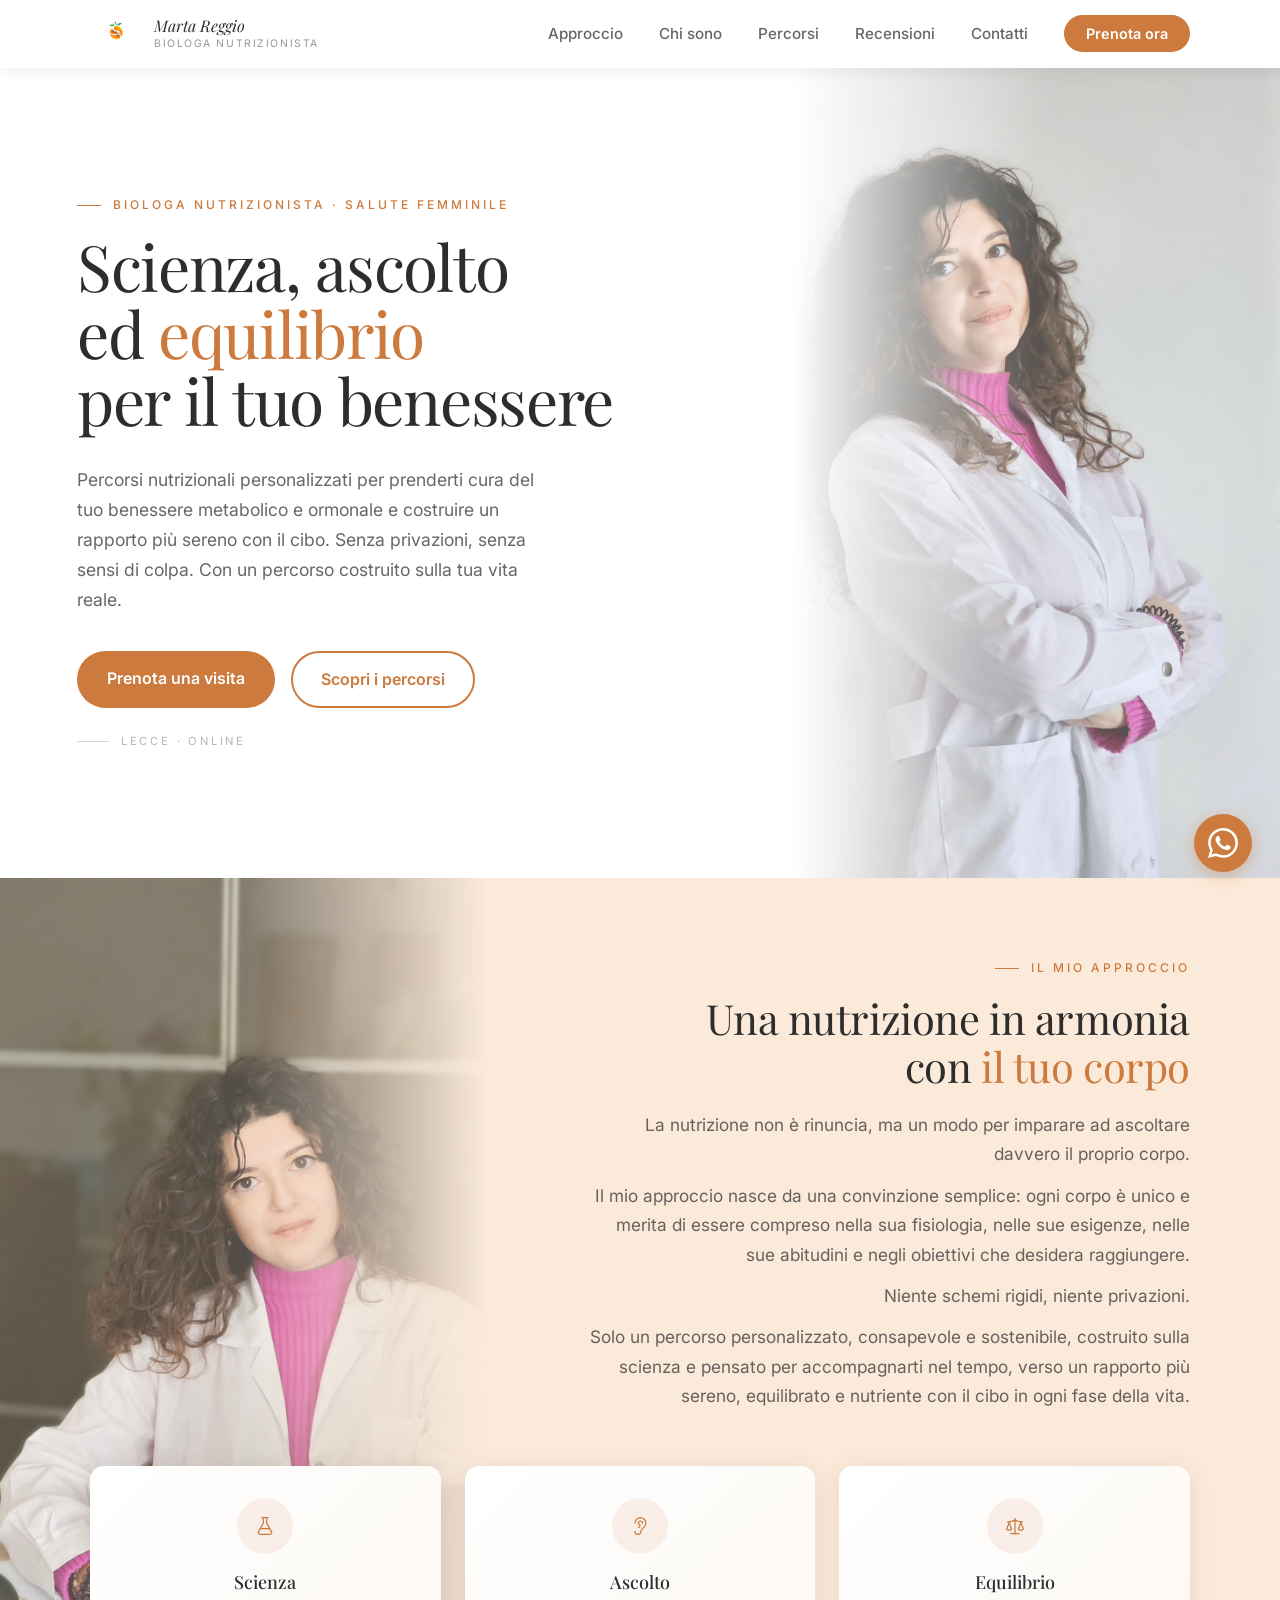
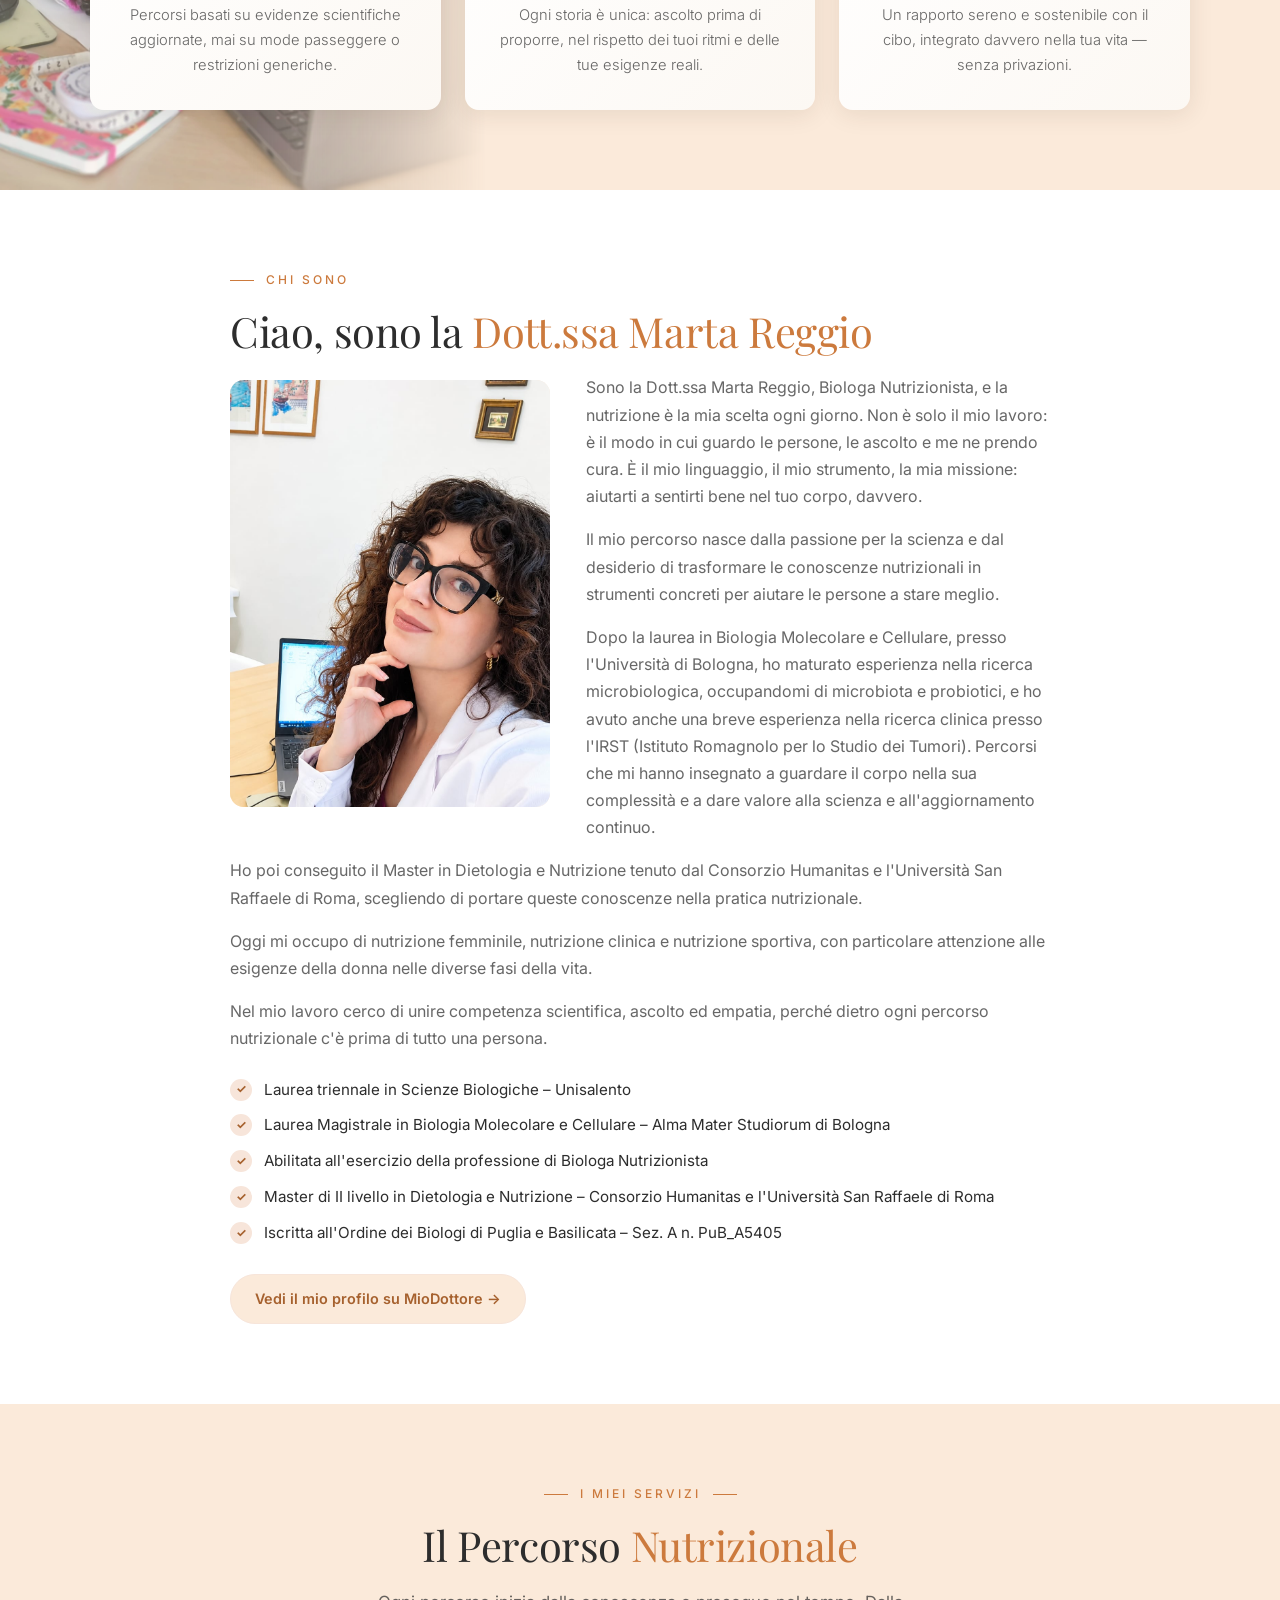
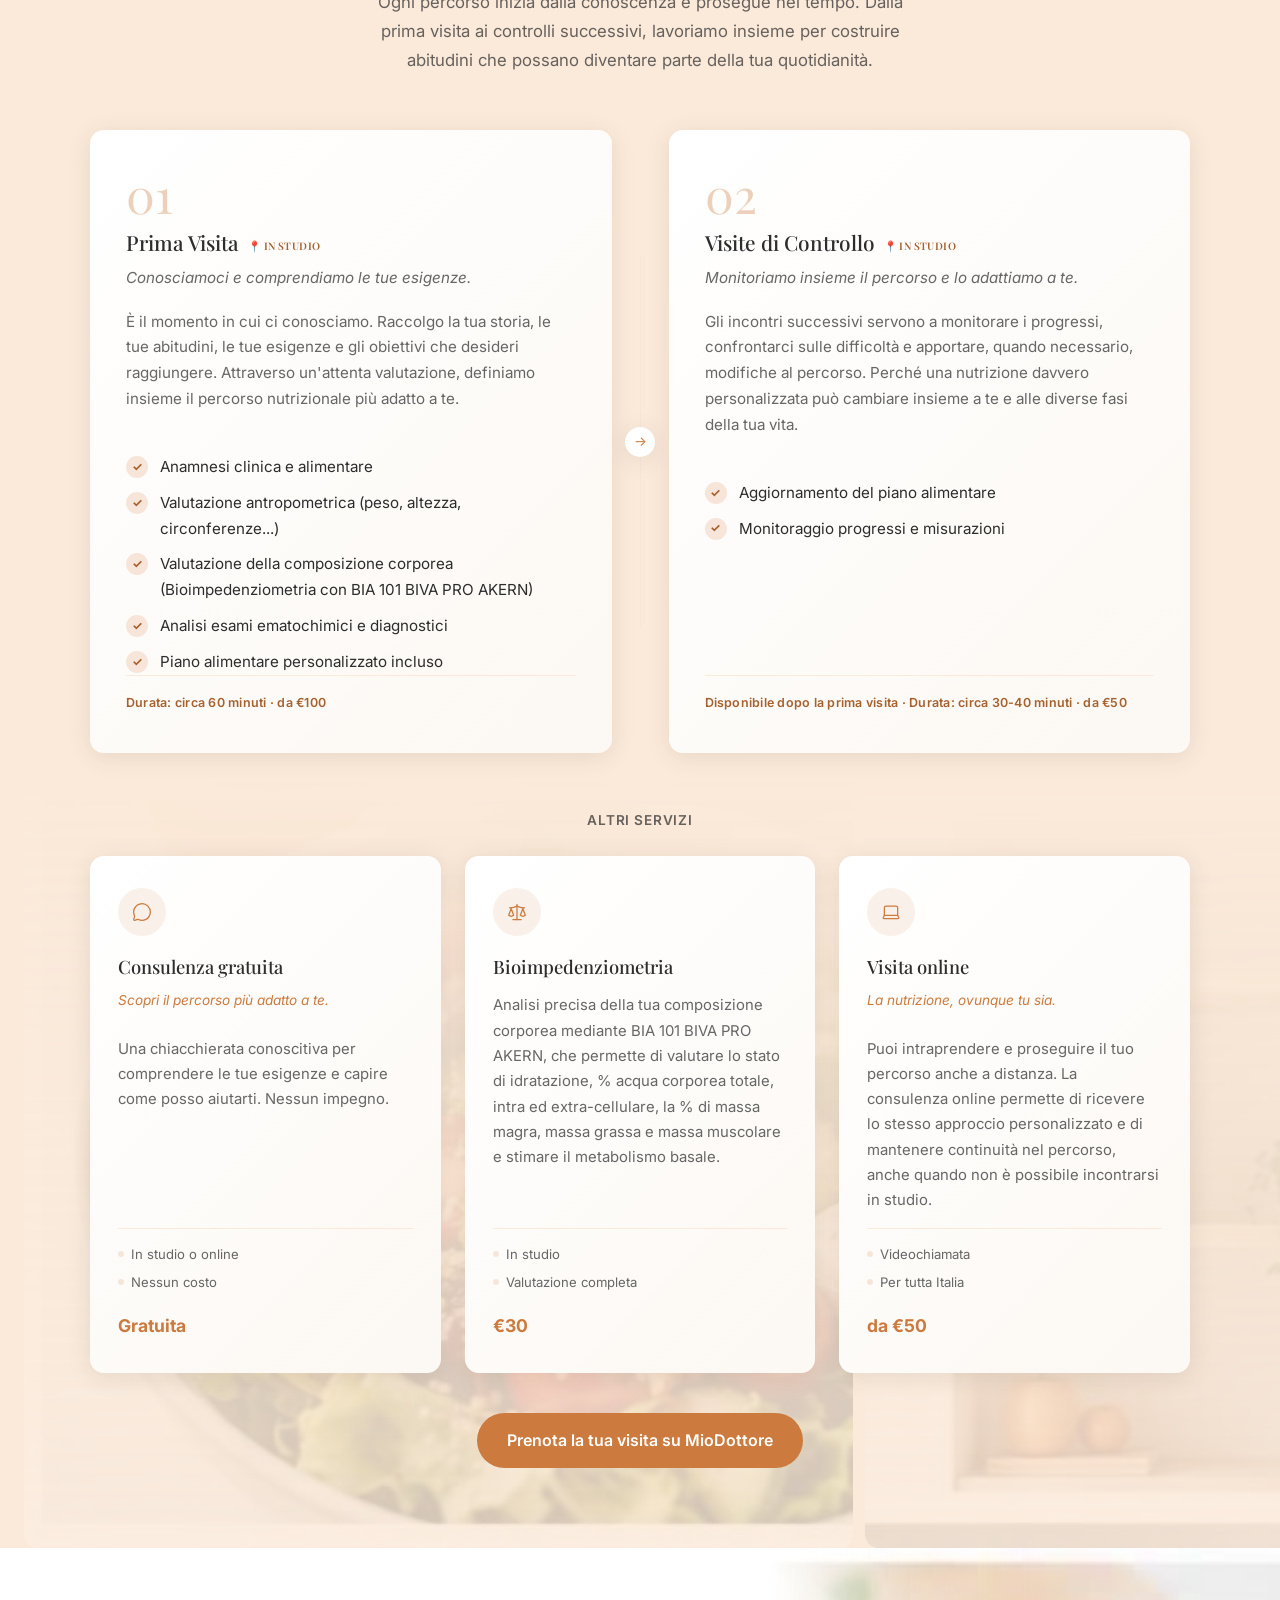
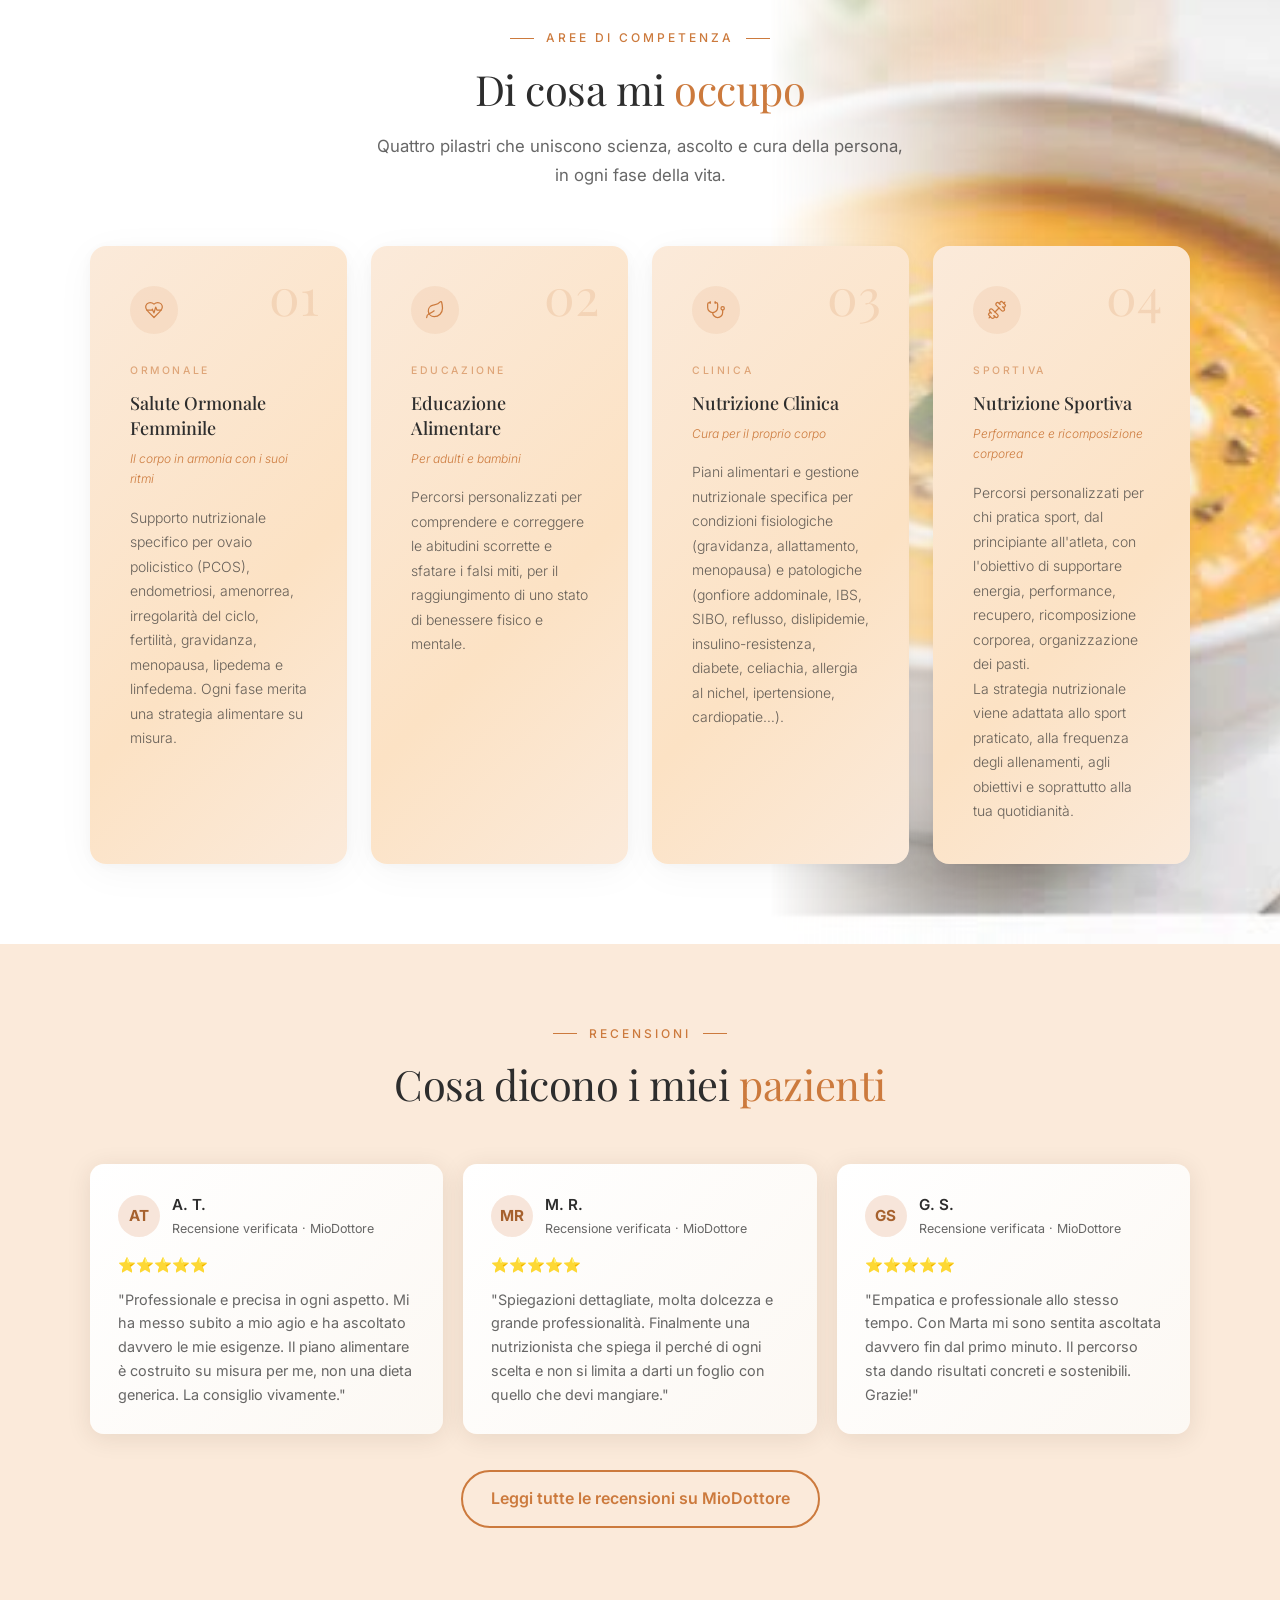
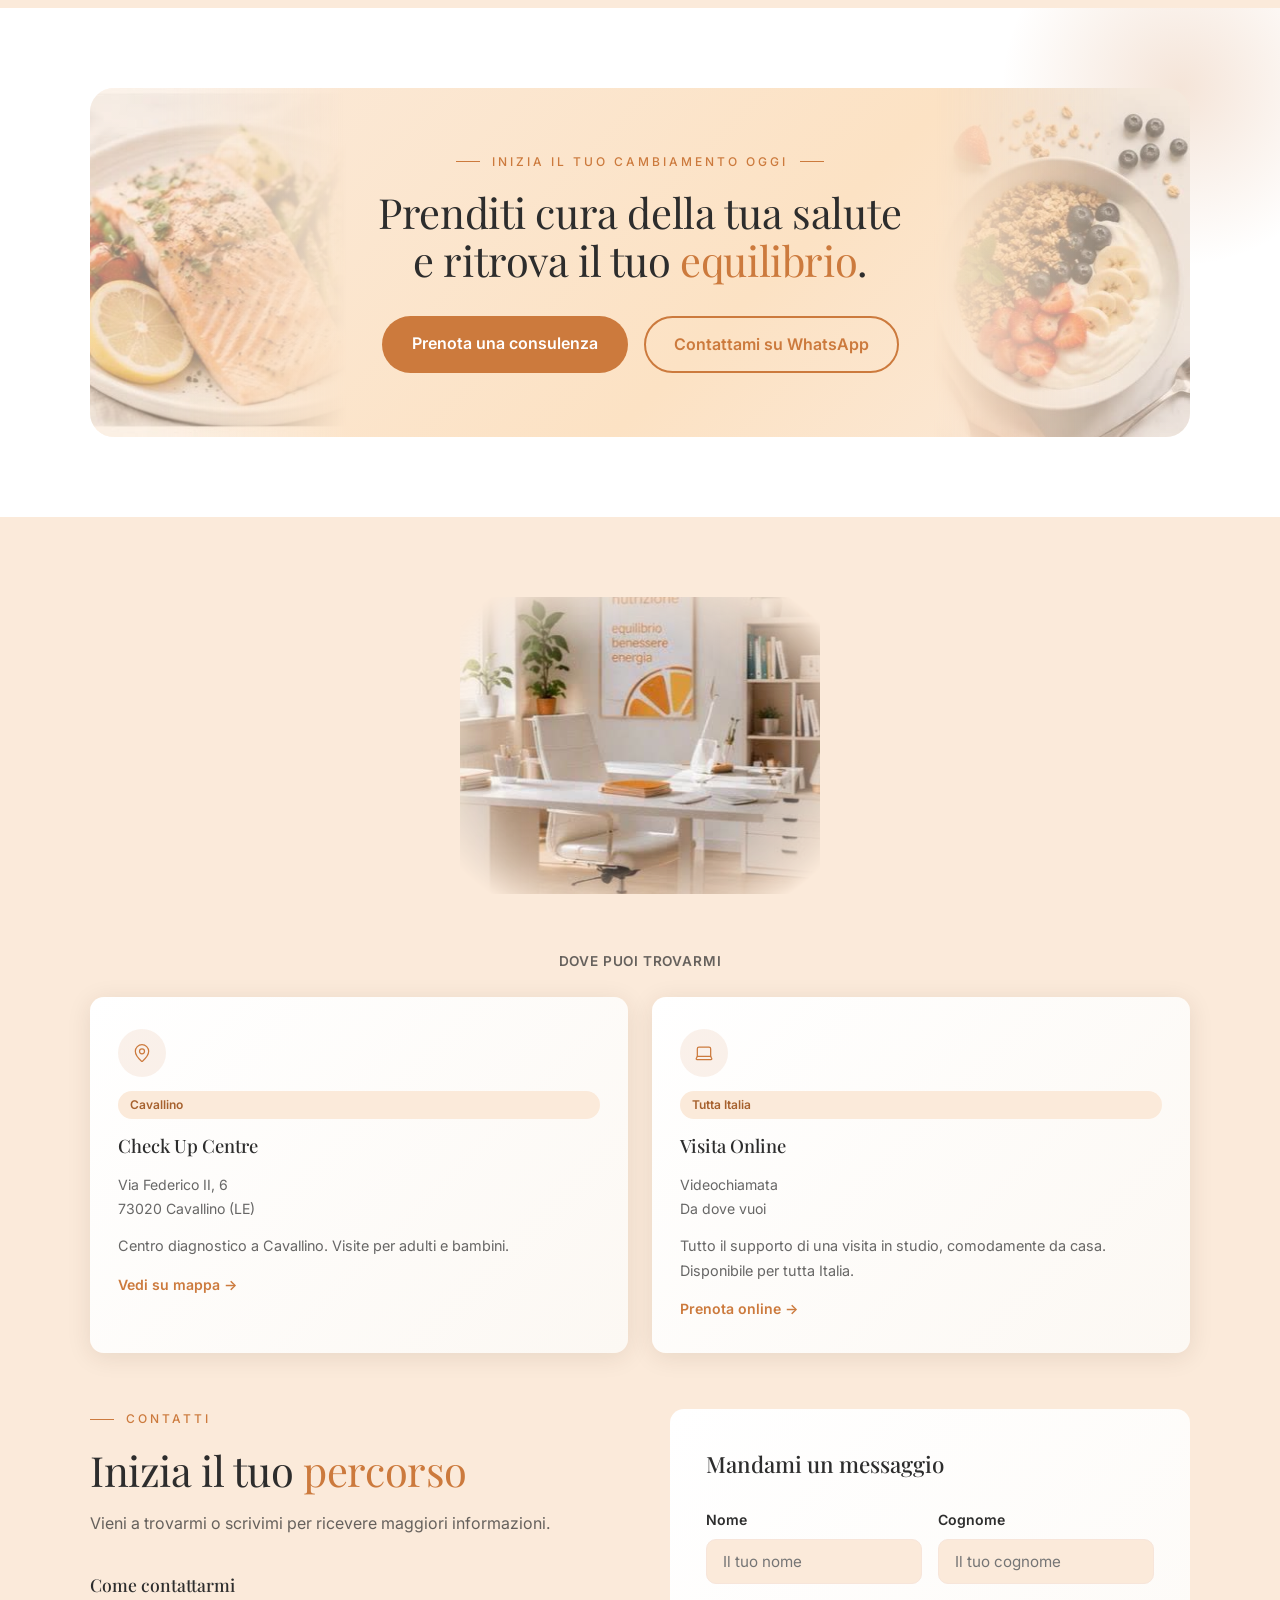
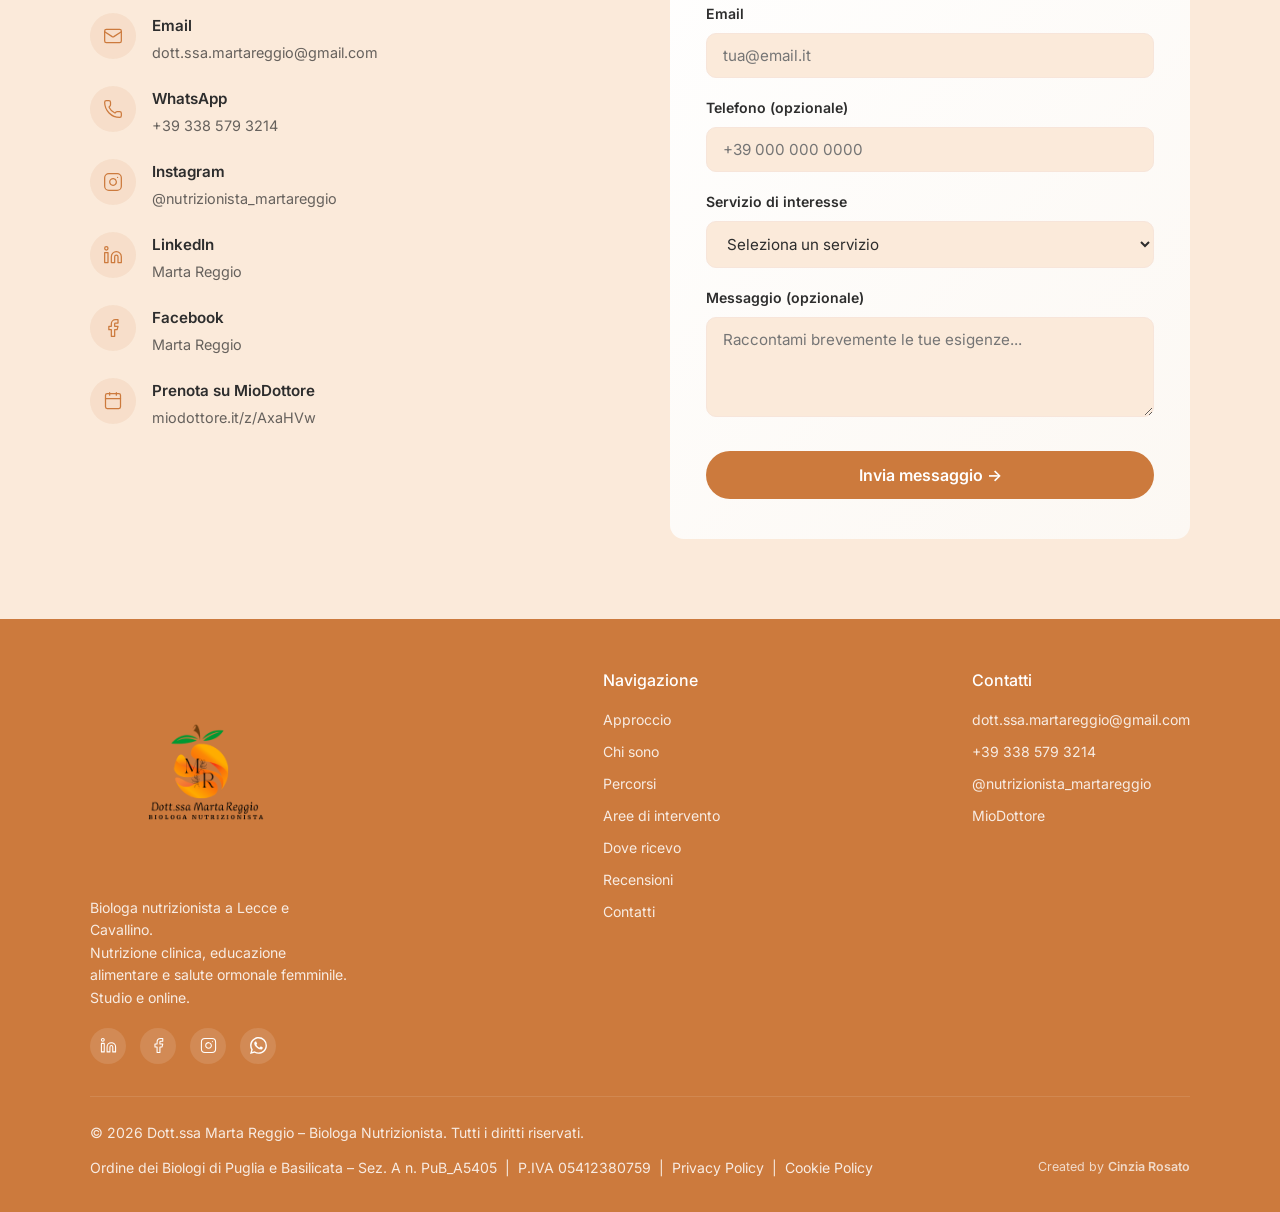
==== commit ccee9368: "Secondo round di correzioni da Marta: logo piu grande, hero su sfondo bianco, rimossi contatori rece" ====
--- a/index.html
+++ b/index.html
@@ -64,7 +64,6 @@
         <a href="https://www.miodottore.it/z/AxaHVw" target="_blank" rel="noopener" class="btn-primary">Prenota una visita</a>
         <a href="#percorsi" class="btn-outline">Scopri i percorsi</a>
       </div>
-      <div class="hero-trust"><strong>⭐ 9</strong> recensioni verificate su MioDottore</div>
       <div class="hero-locationline">
         <div class="dash"></div>
         <p>Lecce · Online</p>
@@ -95,7 +94,7 @@
       <p>
         Solo un percorso personalizzato, consapevole e sostenibile, costruito sulla scienza e
         pensato per accompagnarti nel tempo, verso un rapporto più sereno, equilibrato e nutriente
-        con il cibo — in ogni fase della vita.
+        con il cibo in ogni fase della vita.
       </p>
     </div>
     <div class="pillars-grid compact">
@@ -124,7 +123,7 @@
     <div class="chisono-inner">
       <div class="chisono-text" data-reveal>
         <div class="eyebrow"><div class="dash"></div><span>Chi sono</span></div>
-        <h2 class="section-title">Ciao, sono <em>Marta Reggio</em></h2>
+        <h2 class="section-title">Ciao, sono la <em>Dott.ssa Marta Reggio</em></h2>
         <div class="chisono-photo">
           <img src="img/foto-marta-chisono.jpg" alt="Dott.ssa Marta Reggio" />
         </div>
@@ -339,13 +338,6 @@
       <div class="eyebrow"><div class="dash"></div><span>Recensioni</span><div class="dash"></div></div>
       <h2 class="section-title">Cosa dicono i miei <em>pazienti</em></h2>
     </div>
-    <div class="reviews-meta" data-reveal>
-      <span class="rating">9/9</span>
-      <div class="rating-info">
-        <div class="reviews-stars">⭐⭐⭐⭐⭐</div>
-        <p>9 recensioni verificate su MioDottore – tutte positive</p>
-      </div>
-    </div>
     <div class="reviews-grid">
 
       <div class="review-card" data-reveal>
@@ -445,7 +437,7 @@
           <h3>Visita Online</h3>
           <address>Videochiamata<br>Da dove vuoi</address>
           <p>Tutto il supporto di una visita in studio, comodamente da casa. Disponibile per tutta Italia.</p>
-          <a href="https://www.miodottore.it/z/AxaHVw" target="_blank" rel="noopener" style="font-size:.88rem;font-weight:600;color:var(--primary);">Prenota online →</a>
+          <a href="https://wa.me/393385793214" target="_blank" rel="noopener" style="font-size:.88rem;font-weight:600;color:var(--primary);">Prenota online →</a>
         </div>
 
       </div>
@@ -552,13 +544,7 @@
 <footer>
   <div class="footer-inner">
     <div class="footer-brand">
-      <div class="nav-logo">
-        <img src="img/logo-icon.png" alt="Logo Marta Reggio" class="nav-logo-img" />
-        <div class="nav-wordmark">
-          <p class="name">Marta Reggio</p>
-          <p class="role">Biologa Nutrizionista</p>
-        </div>
-      </div>
+      <img src="img/logo-full.png" alt="Dott.ssa Marta Reggio – Biologa Nutrizionista" class="footer-logo-full" />
       <p>Biologa nutrizionista a Lecce e Cavallino.<br>Nutrizione clinica, educazione alimentare e salute ormonale femminile.<br>Studio e online.</p>
       <div class="footer-social">
         <a href="https://www.linkedin.com/in/marta-reggio-28b874172" target="_blank" rel="noopener" aria-label="LinkedIn"><svg xmlns="http://www.w3.org/2000/svg" viewBox="0 0 24 24" fill="none" stroke="currentColor" stroke-width="1.5" stroke-linecap="round" stroke-linejoin="round"><path d="M16 8a6 6 0 0 1 6 6v7h-4v-7a2 2 0 0 0-2-2 2 2 0 0 0-2 2v7h-4v-7a6 6 0 0 1 6-6z" /><rect width="4" height="12" x="2" y="9" /><circle cx="4" cy="4" r="2" /></svg></a>
--- a/css/style.css
+++ b/css/style.css
@@ -53,7 +53,7 @@
 [data-reveal].reveal-init {
   opacity: 0;
   transform: translateY(16px);
-  transition: opacity .8s cubic-bezier(.22,.61,.36,1), transform .8s cubic-bezier(.22,.61,.36,1);
+  transition: opacity 1.15s cubic-bezier(.22,.61,.36,1), transform 1.15s cubic-bezier(.22,.61,.36,1);
   transition-delay: var(--reveal-delay, 0s);
 }
 [data-reveal].reveal-init.is-visible { opacity: 1; transform: translateY(0); }
@@ -80,7 +80,7 @@
 nav { position: sticky; top: 0; z-index: 100; background: var(--white); box-shadow: 0 2px 16px rgba(46,31,15,.08); padding: 0 24px; }
 .nav-inner { max-width: 1100px; margin: 0 auto; display: flex; align-items: center; justify-content: space-between; height: 68px; }
 .nav-logo { display: flex; align-items: center; gap: 12px; }
-.nav-logo-img { width: 40px; height: 40px; border-radius: 50%; object-fit: cover; display: block; }
+.nav-logo-img { width: 52px; height: 52px; border-radius: 50%; object-fit: cover; display: block; }
 .nav-wordmark .name { font-family: 'Playfair Display', serif; font-style: italic; font-size: 1rem; color: var(--text); line-height: 1.2; }
 .nav-wordmark .role { font-size: .65rem; color: rgba(45,45,45,.5); letter-spacing: .15em; text-transform: uppercase; }
 .nav-links { display: flex; align-items: center; gap: 36px; list-style: none; }
@@ -93,7 +93,7 @@
 .nav-mobile { display: none; }
 
 /* HERO */
-#home { padding: 0; background: linear-gradient(135deg, var(--bg-section) 0%, var(--bg) 100%); min-height: 90vh; display: flex; align-items: center; }
+#home { padding: 0; background: var(--white); min-height: 90vh; display: flex; align-items: center; }
 .hero-bg-photo {
   position: absolute; top: 0; right: 0; bottom: 0; width: 40%;
   background-image: url('../img/foto-marta-hero.jpg'); background-size: cover; background-position: top center;
@@ -103,7 +103,7 @@
 }
 .hero-bg-fade {
   position: absolute; inset: 0; z-index: 0; pointer-events: none;
-  background: linear-gradient(to right, var(--bg-section) 0%, rgba(251,234,218,.7) 24%, transparent 52%);
+  background: linear-gradient(to right, var(--white) 0%, rgba(255,255,255,.75) 24%, transparent 52%);
 }
 .hero-inner { padding: 100px clamp(24px, 6vw, 90px); position: relative; z-index: 1; }
 .hero-text { max-width: 600px; }
@@ -212,8 +212,8 @@
 .step-card { background: var(--gradient-white); border-radius: var(--radius); padding: 40px 36px; box-shadow: var(--shadow); display: flex; flex-direction: column; }
 .step-num { font-family: 'Playfair Display', serif; font-size: 3rem; color: rgba(204,122,61,.35); font-weight: 400; line-height: 1; margin-bottom: 10px; }
 .step-card h3 { font-size: 1.3rem; font-weight: 500; margin-bottom: 12px; }
-.step-card p { color: var(--text-light); font-size: .95rem; flex: 1; margin-bottom: 18px; }
-.step-meta { font-size: .78rem; color: var(--primary-dark); font-weight: 600; letter-spacing: .02em; padding-top: 16px; border-top: 1px solid var(--bg-section); }
+.step-card p { color: var(--text-light); font-size: .95rem; margin-bottom: 18px; }
+.step-meta { font-size: .78rem; color: var(--primary-dark); font-weight: 600; letter-spacing: .02em; padding-top: 16px; border-top: 1px solid var(--bg-section); margin-top: auto; }
 .step-location { font-size: .65rem; font-weight: 600; letter-spacing: .04em; text-transform: uppercase; color: var(--primary-dark); vertical-align: middle; margin-left: 4px; }
 .step-subtitle, .card-subtitle { font-style: italic; color: var(--primary); font-size: .85rem; margin: -4px 0 10px; }
 .step-connector { width: 1px; background: var(--primary-light); position: relative; align-self: center; height: 60%; }
@@ -354,9 +354,7 @@
 /* FOOTER */
 footer { background: var(--primary); color: rgba(255,255,255,.85); padding: 48px 24px 32px; font-size: .88rem; }
 .footer-inner { max-width: 1100px; margin: 0 auto; display: flex; flex-wrap: wrap; justify-content: space-between; align-items: flex-start; gap: 32px; margin-bottom: 32px; }
-.footer-brand .nav-logo-img { width: 72px; height: 72px; }
-.footer-brand .nav-wordmark .name { color: var(--white); font-size: 1.15rem; }
-.footer-brand .nav-wordmark .role { color: rgba(255,255,255,.5); }
+.footer-logo-full { width: 220px; height: auto; display: block; margin-bottom: 4px; }
 .footer-brand p { margin-top: 10px; max-width: 260px; line-height: 1.6; }
 .footer-social { display: flex; gap: 14px; margin-top: 18px; }
 .footer-social a { width: 36px; height: 36px; border-radius: 50%; background: rgba(255,255,255,.12); display: flex; align-items: center; justify-content: center; transition: background .2s, transform .2s; }
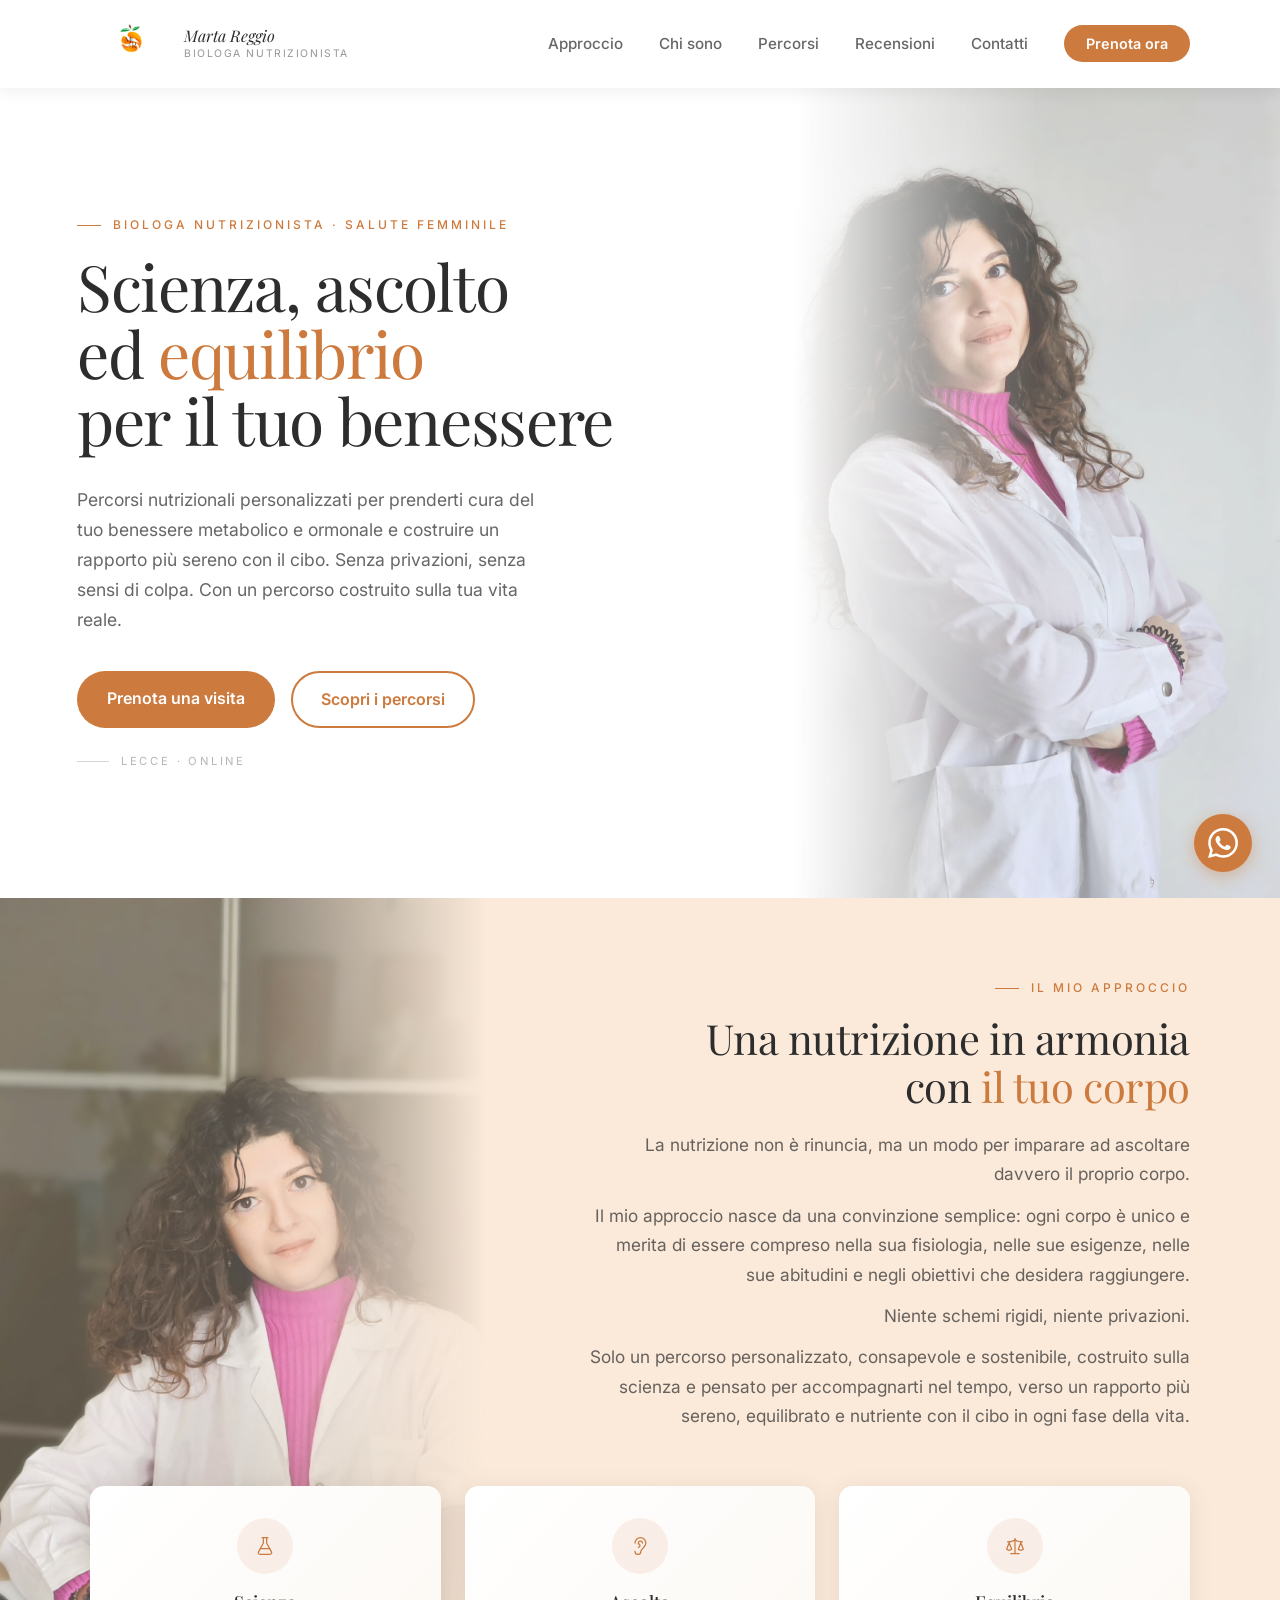
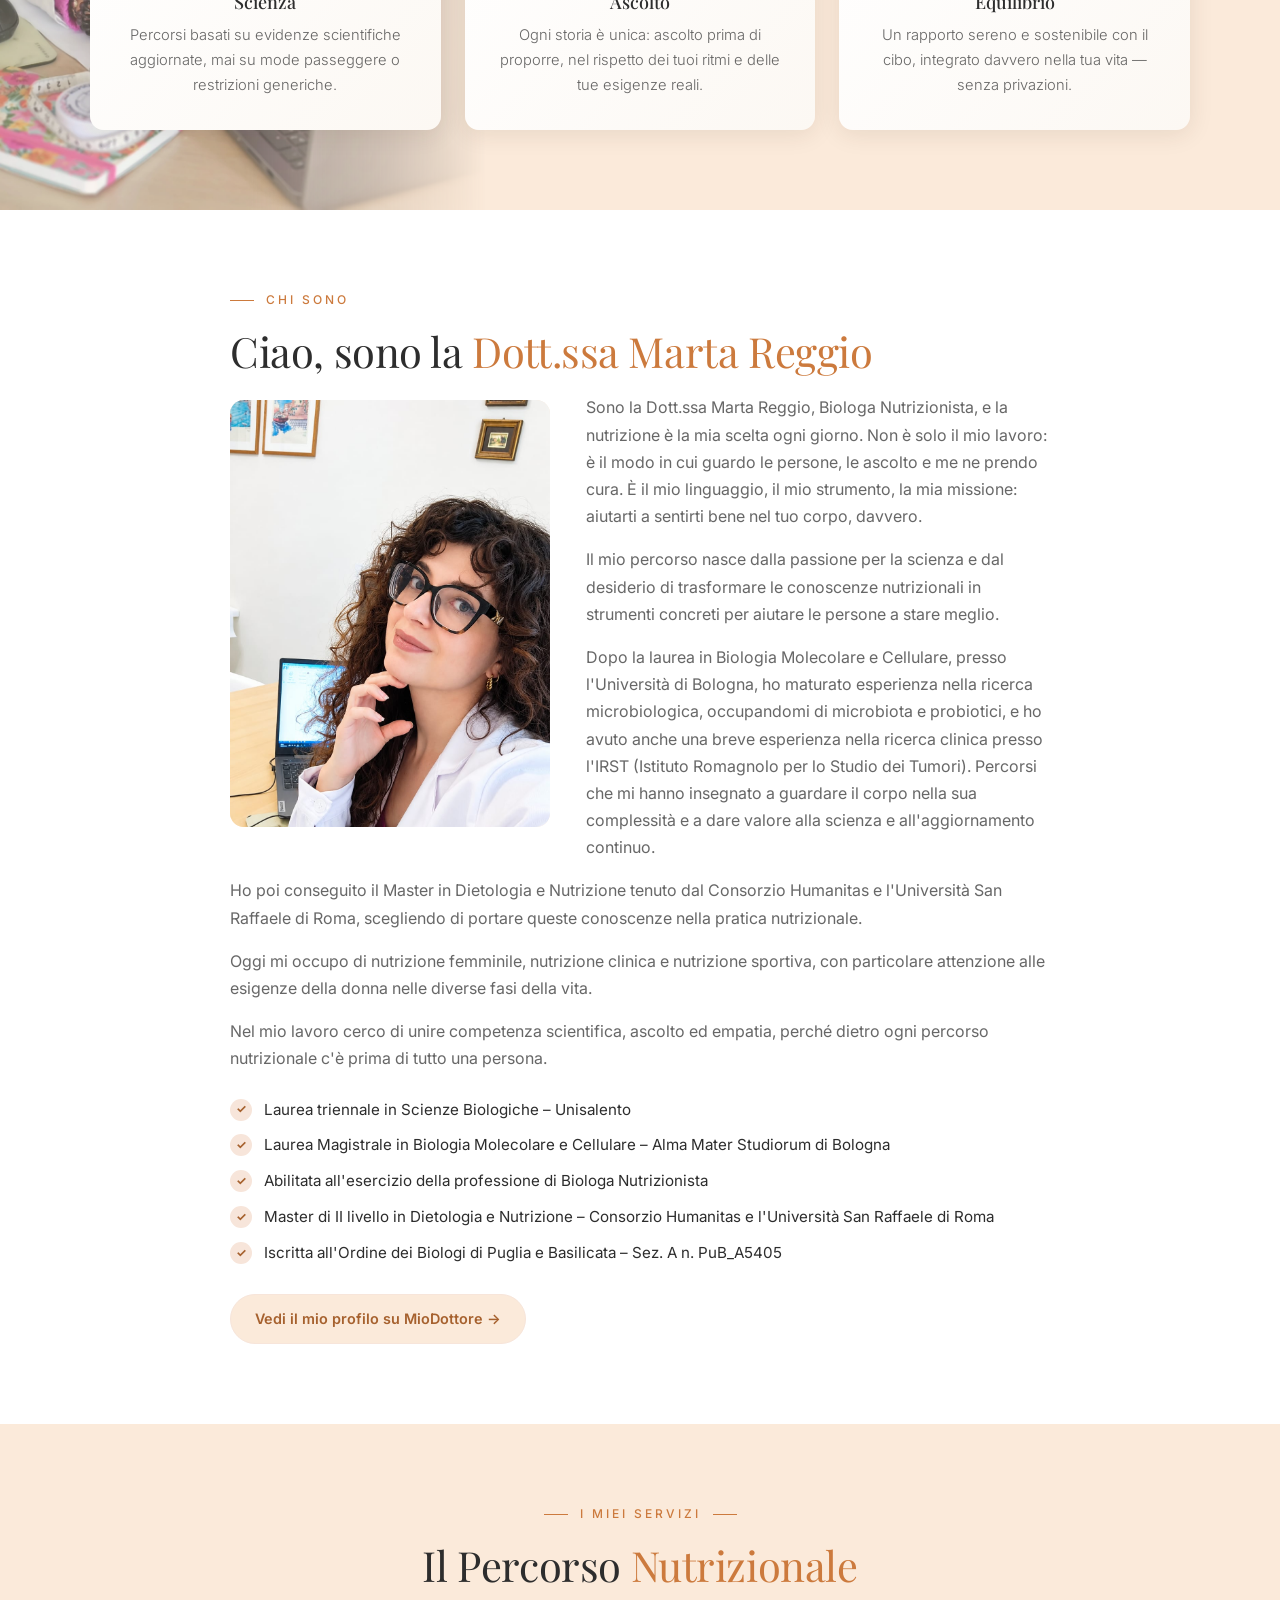
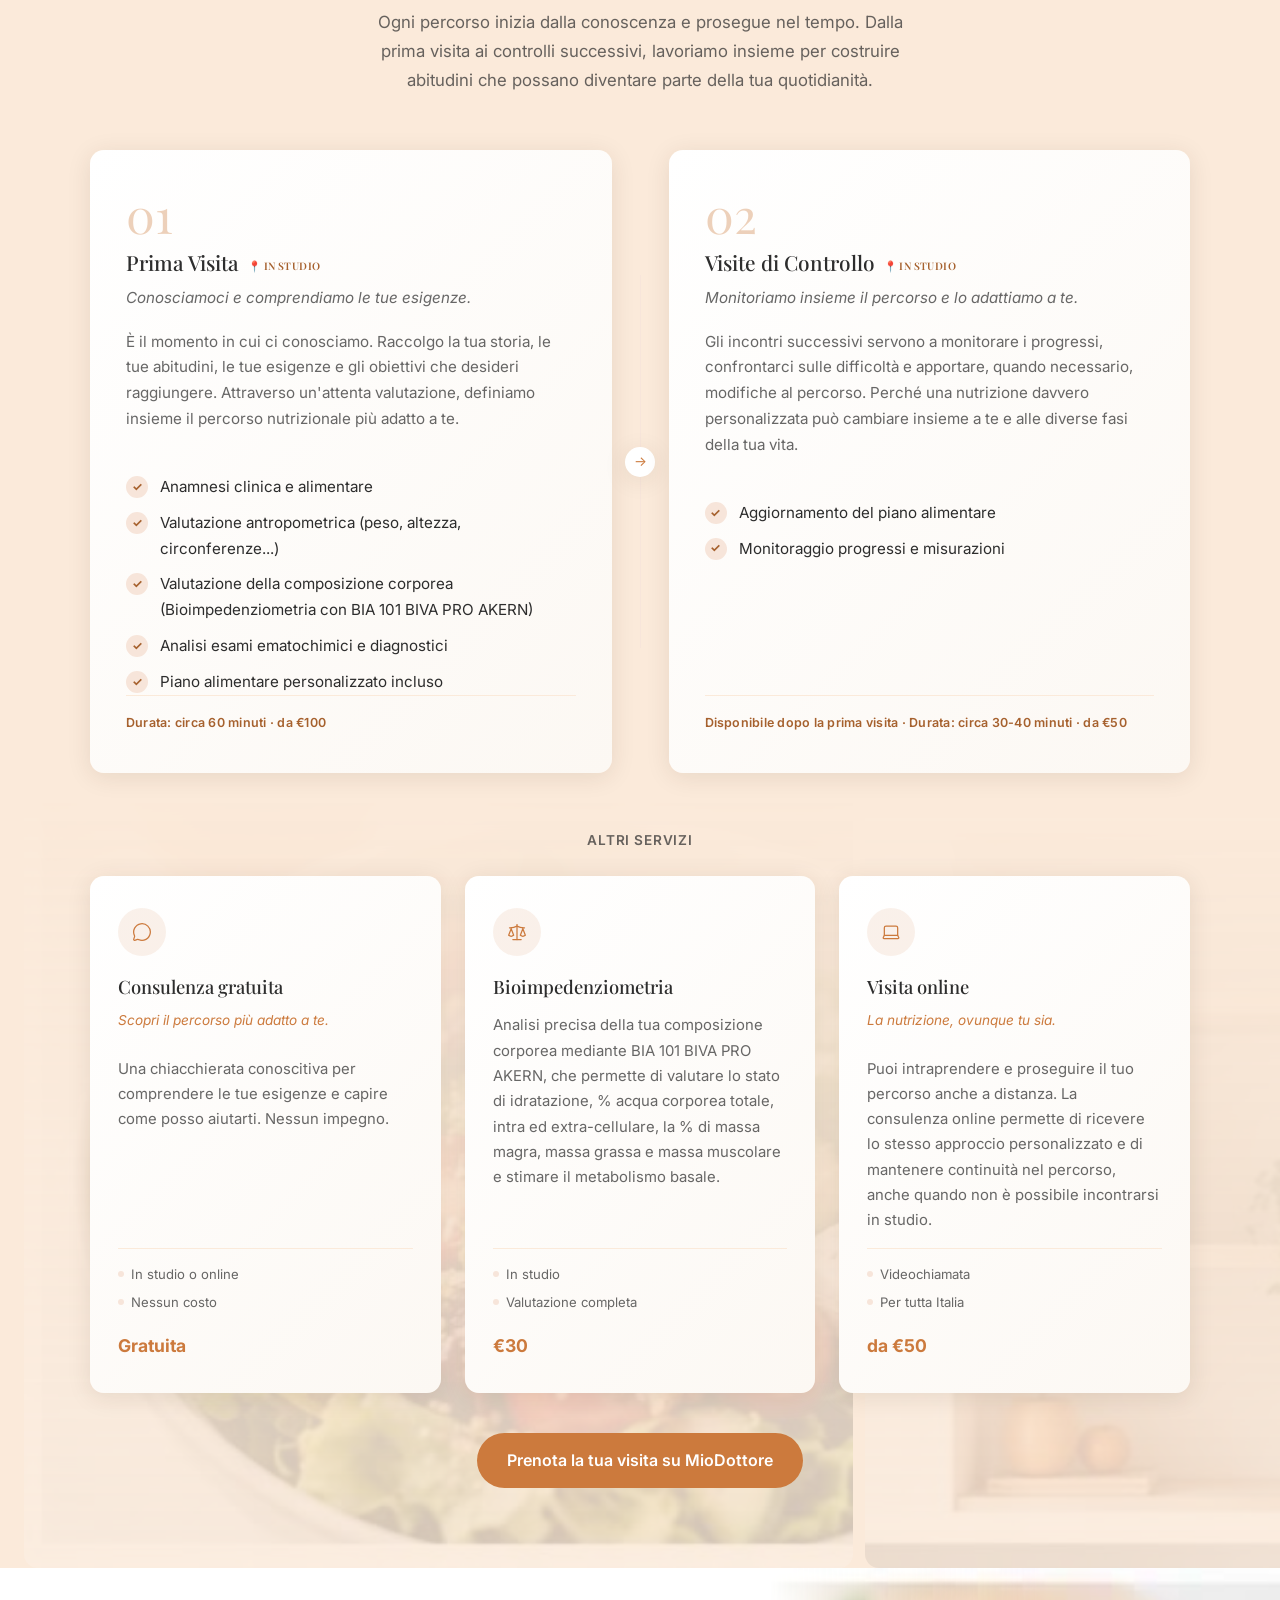
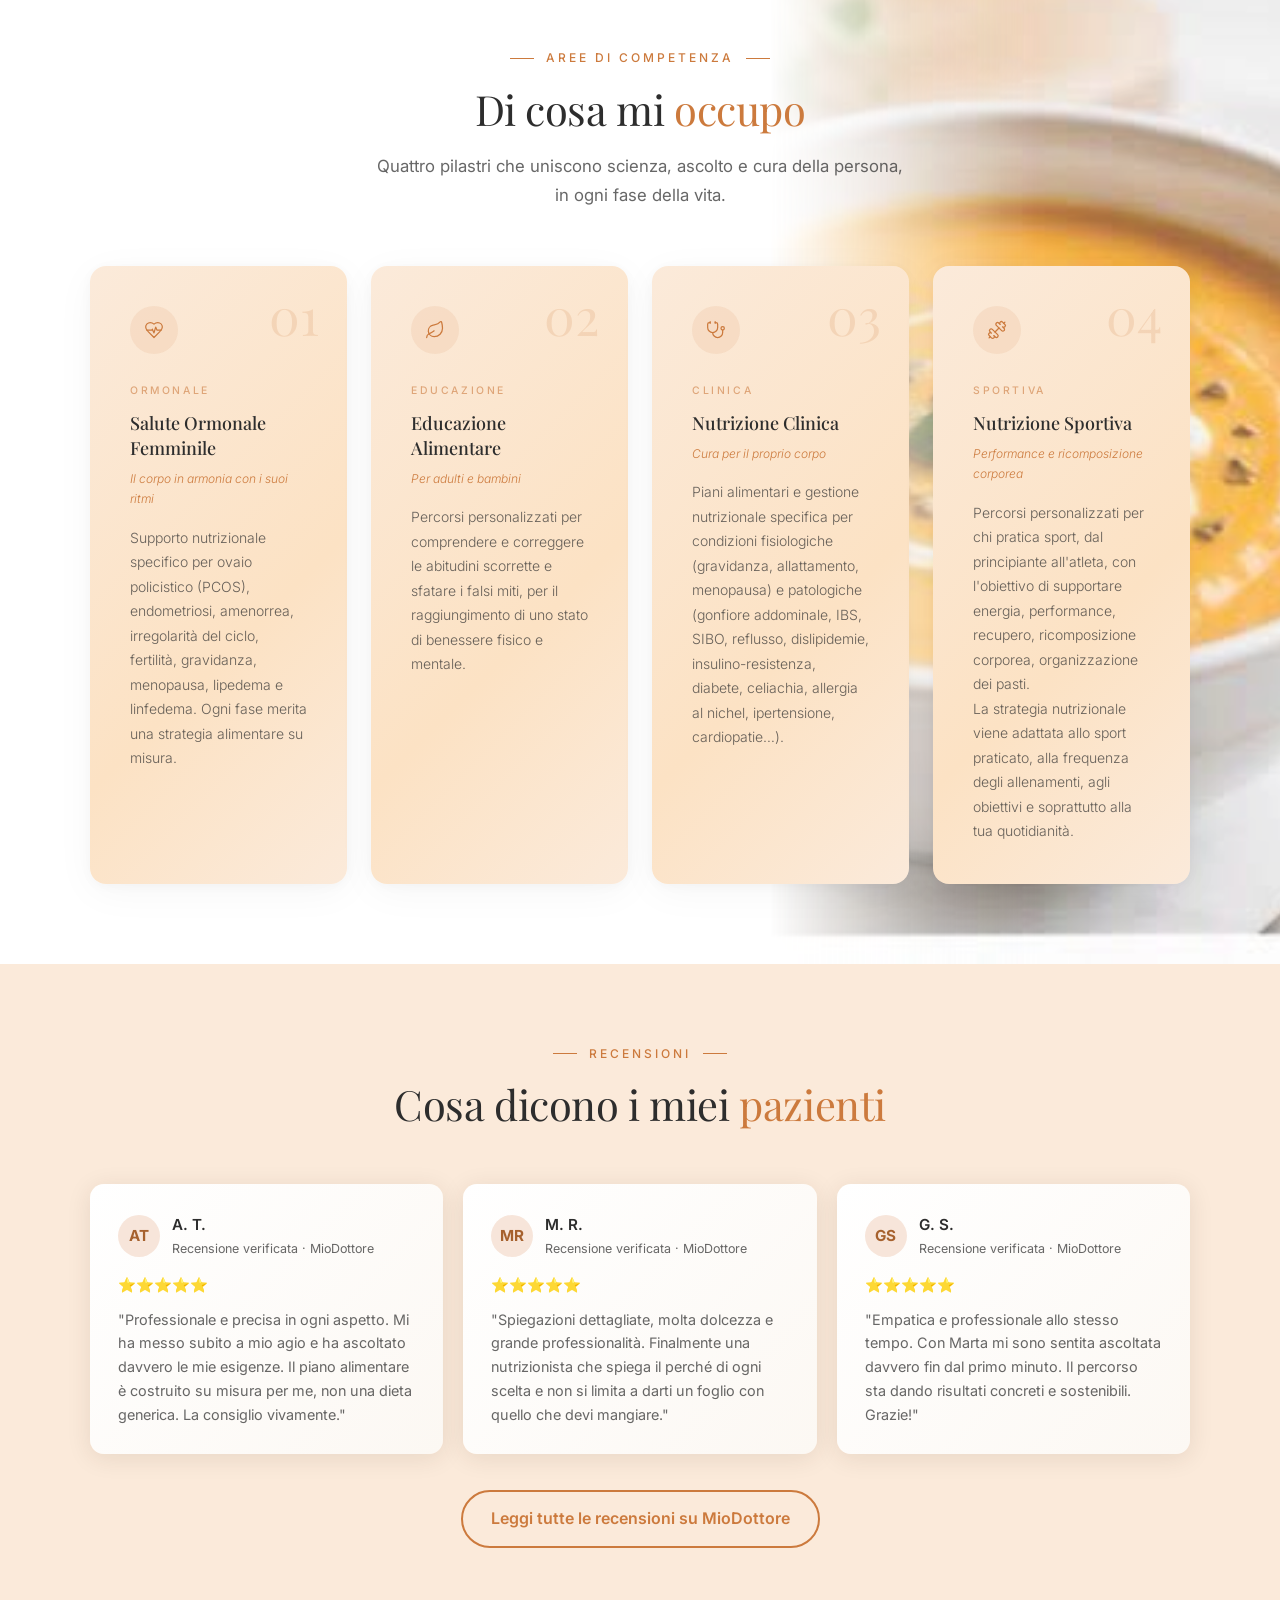
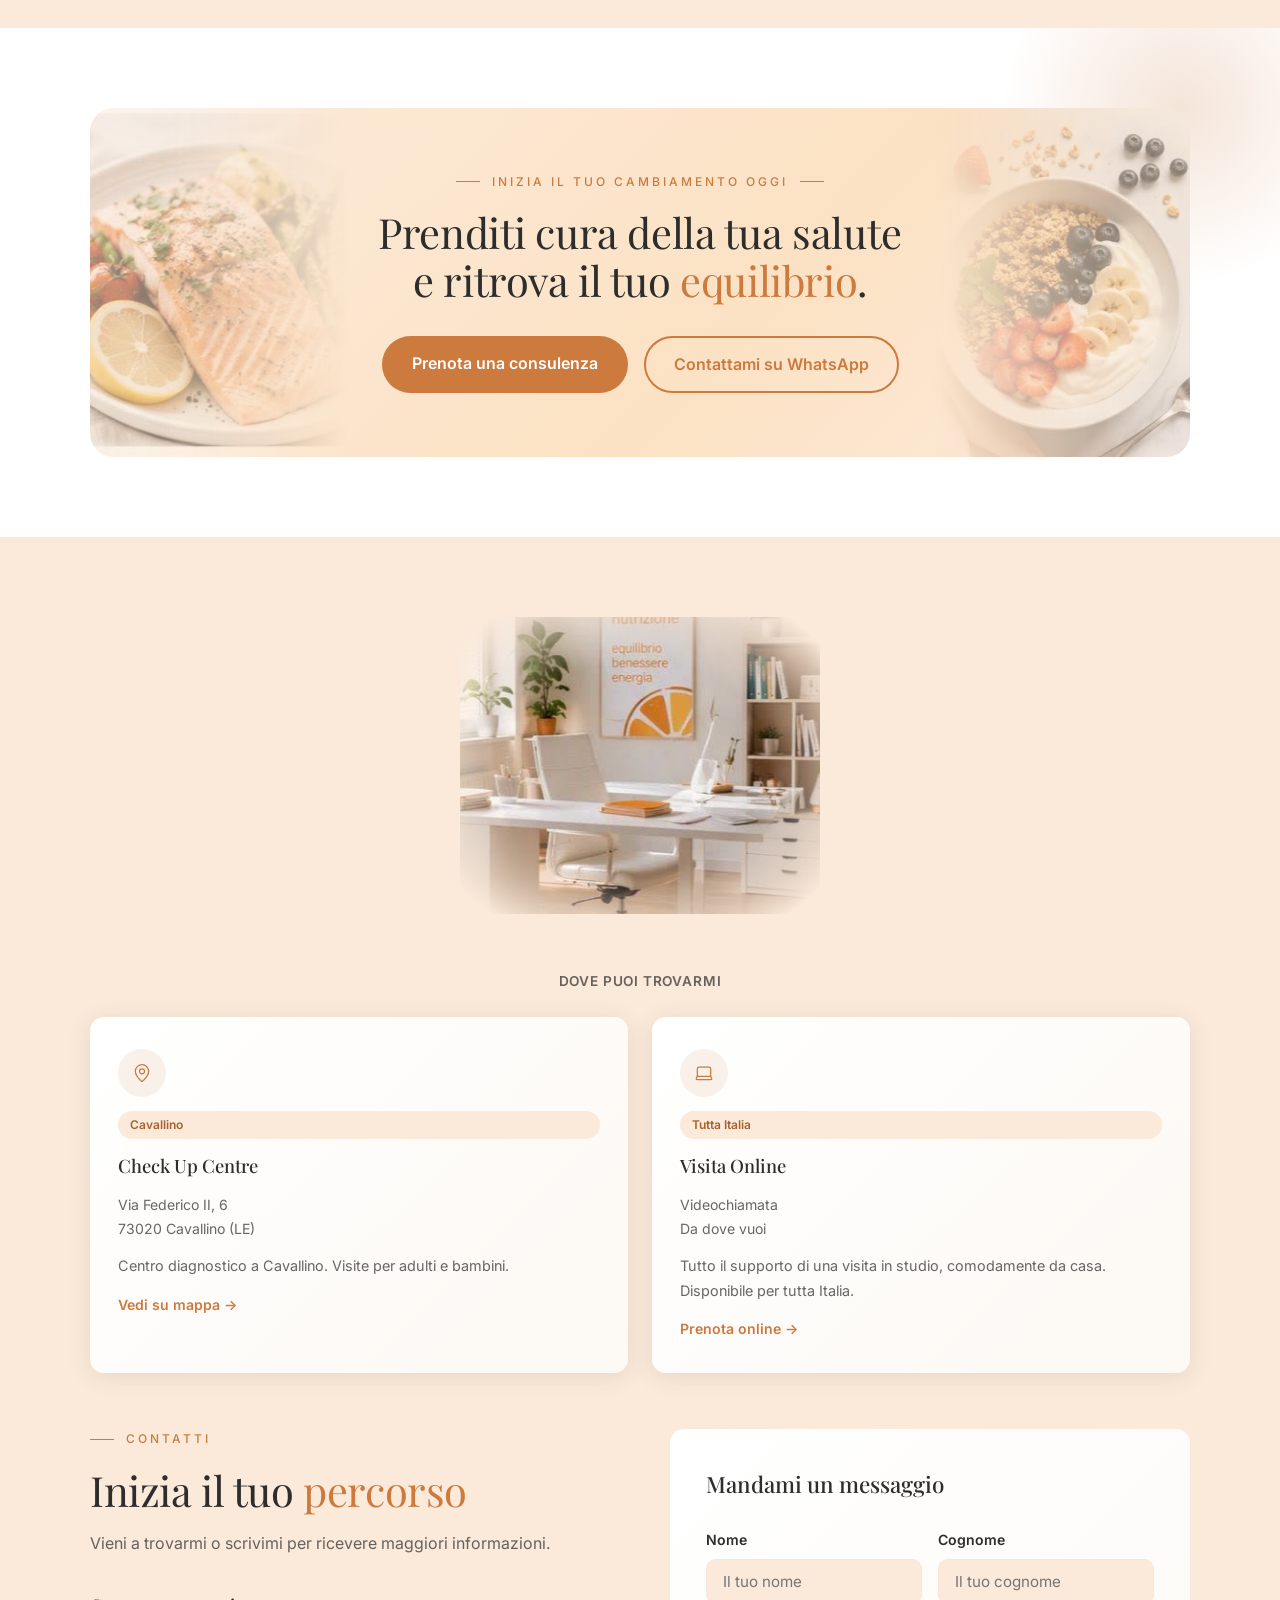
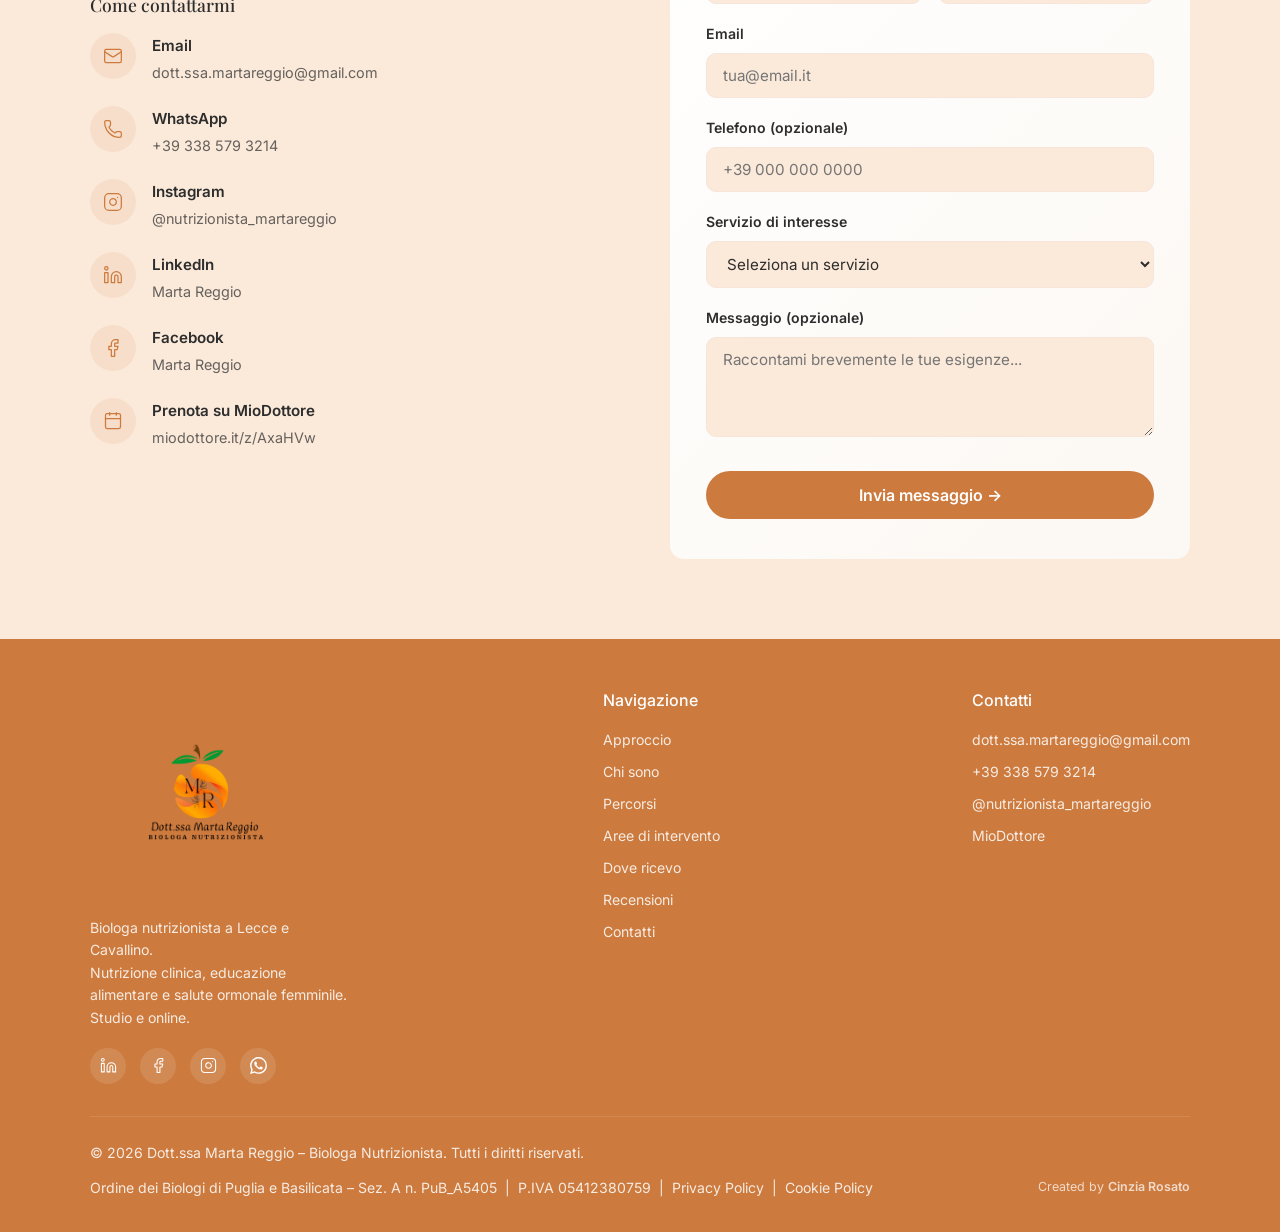
==== commit 3f74b66f: "Ingrandisce ulteriormente il logo in header e corregge la select servizi (rimossa visita domiciliare" ====
--- a/index.html
+++ b/index.html
@@ -522,11 +522,10 @@
             <select id="servizio" name="servizio">
               <option value="">Seleziona un servizio</option>
               <option value="consulenza-gratuita">Consulenza gratuita</option>
-              <option value="prima-visita">Prima visita nutrizionale</option>
-              <option value="visita-controllo">Visita di controllo (€50)</option>
+              <option value="prima-visita">Prima visita nutrizionale (da €100)</option>
+              <option value="visita-controllo">Visita di controllo (da €50)</option>
               <option value="bioimpedenziometria">Bioimpedenziometria (€30)</option>
-              <option value="visita-online">Visita online (€50–€70)</option>
-              <option value="visita-domiciliare">Visita domiciliare (da €80)</option>
+              <option value="visita-online">Visita online (da €50)</option>
             </select>
           </div>
           <div class="form-group">
--- a/css/style.css
+++ b/css/style.css
@@ -78,9 +78,9 @@
 
 /* NAV */
 nav { position: sticky; top: 0; z-index: 100; background: var(--white); box-shadow: 0 2px 16px rgba(46,31,15,.08); padding: 0 24px; }
-.nav-inner { max-width: 1100px; margin: 0 auto; display: flex; align-items: center; justify-content: space-between; height: 68px; }
+.nav-inner { max-width: 1100px; margin: 0 auto; display: flex; align-items: center; justify-content: space-between; height: 88px; }
 .nav-logo { display: flex; align-items: center; gap: 12px; }
-.nav-logo-img { width: 52px; height: 52px; border-radius: 50%; object-fit: cover; display: block; }
+.nav-logo-img { width: 82px; height: 82px; border-radius: 50%; object-fit: cover; display: block; }
 .nav-wordmark .name { font-family: 'Playfair Display', serif; font-style: italic; font-size: 1rem; color: var(--text); line-height: 1.2; }
 .nav-wordmark .role { font-size: .65rem; color: rgba(45,45,45,.5); letter-spacing: .15em; text-transform: uppercase; }
 .nav-links { display: flex; align-items: center; gap: 36px; list-style: none; }
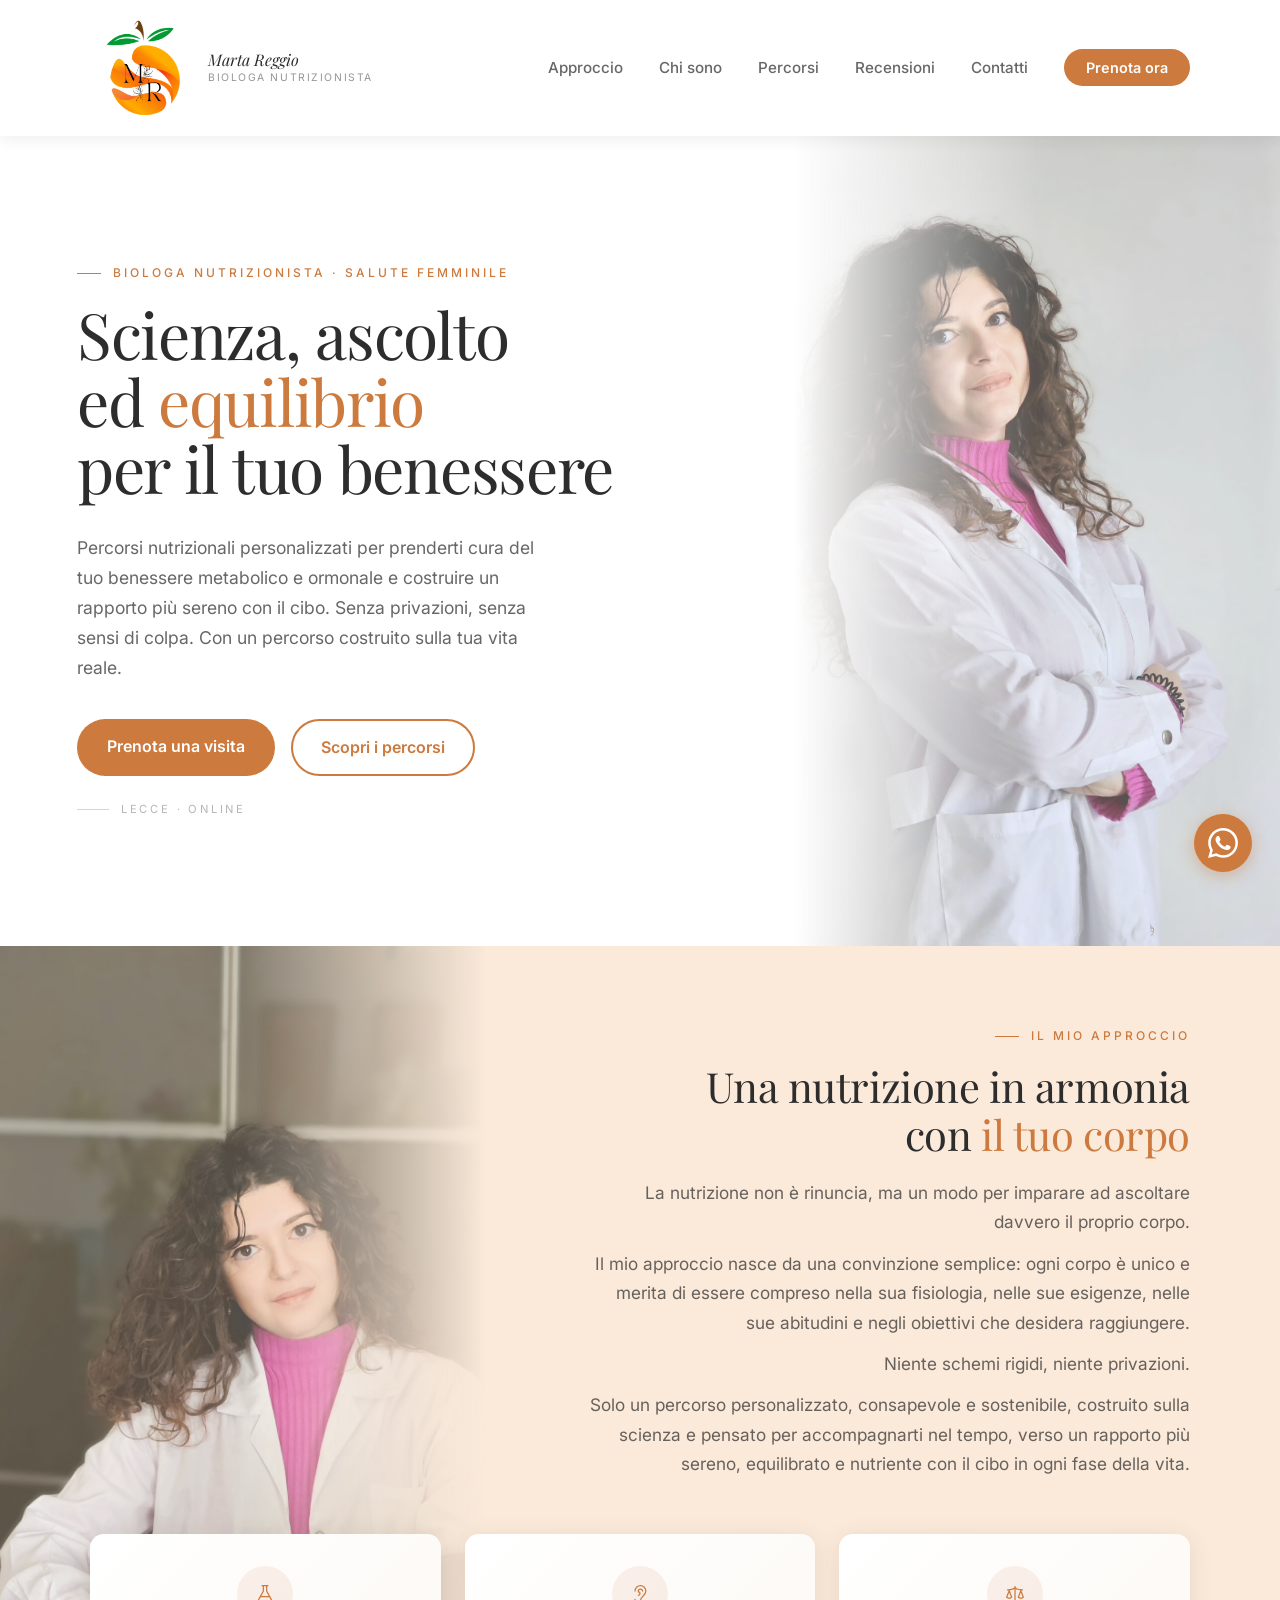
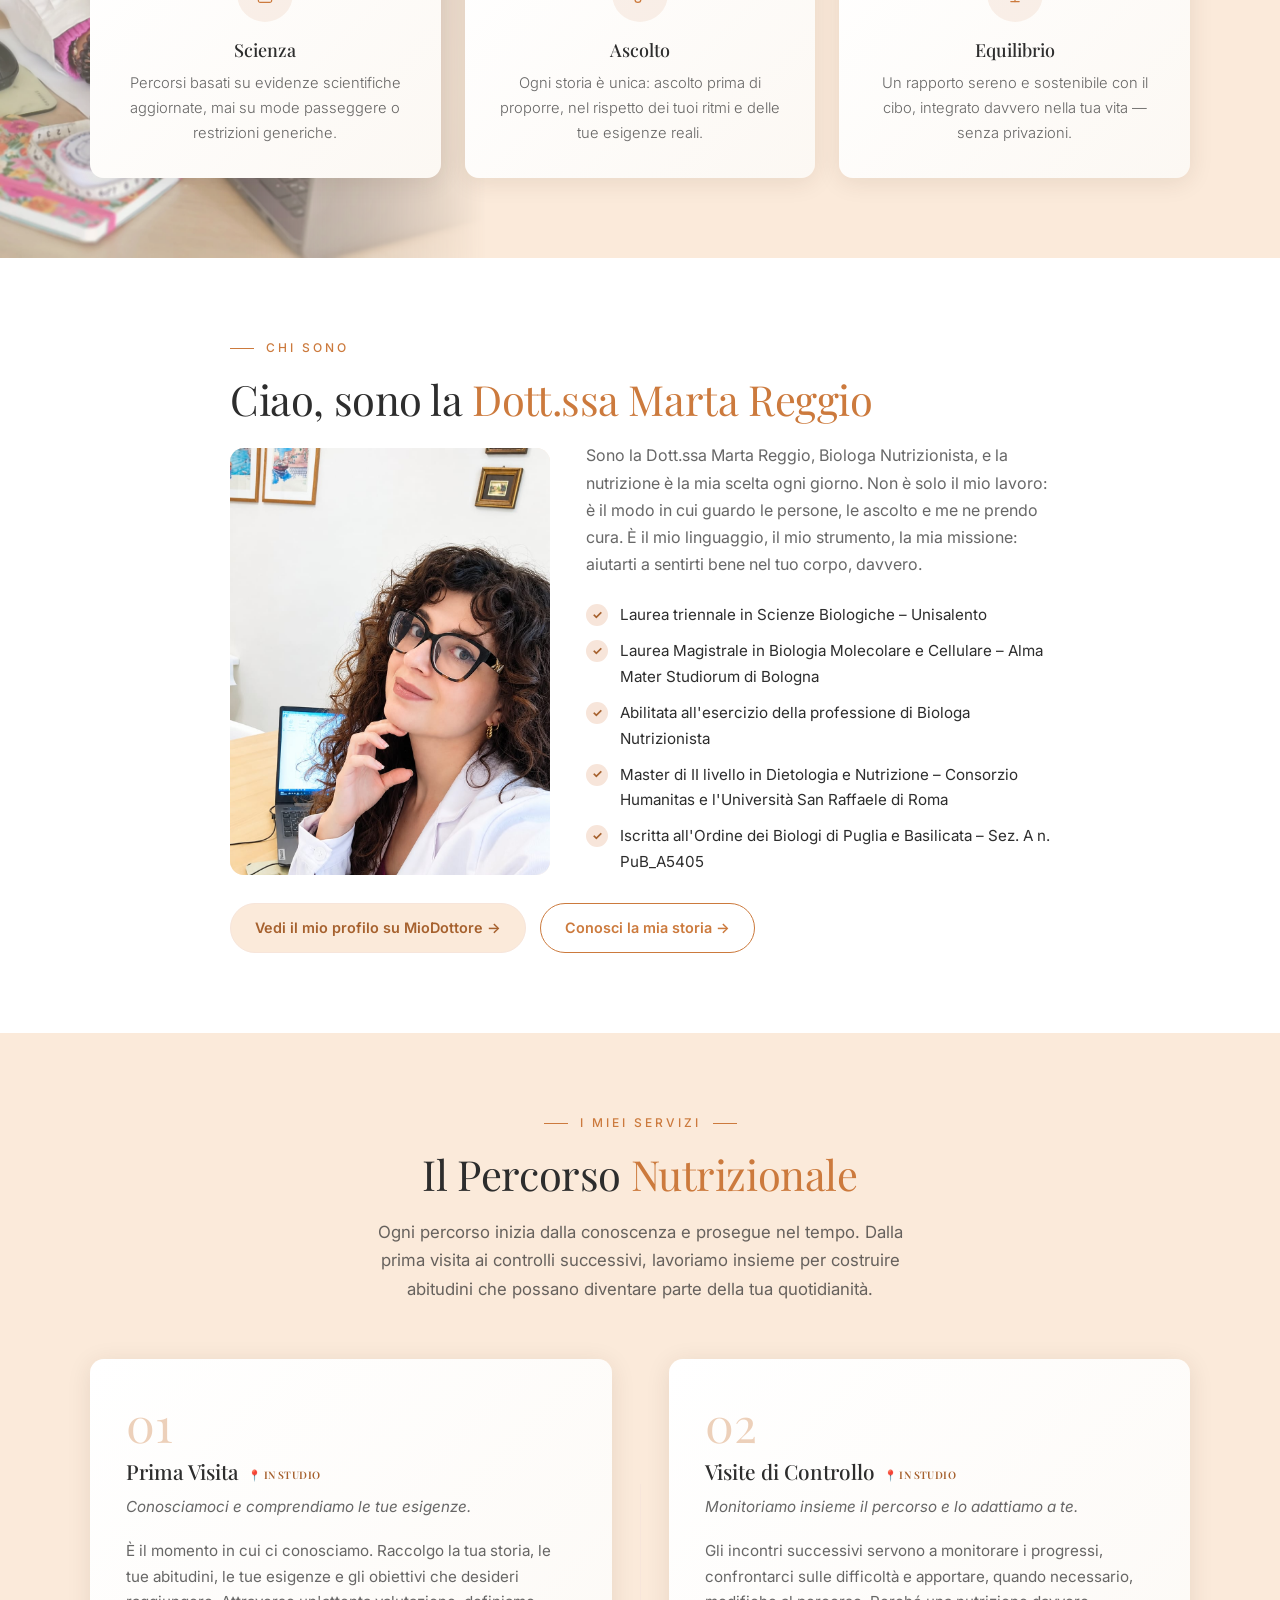
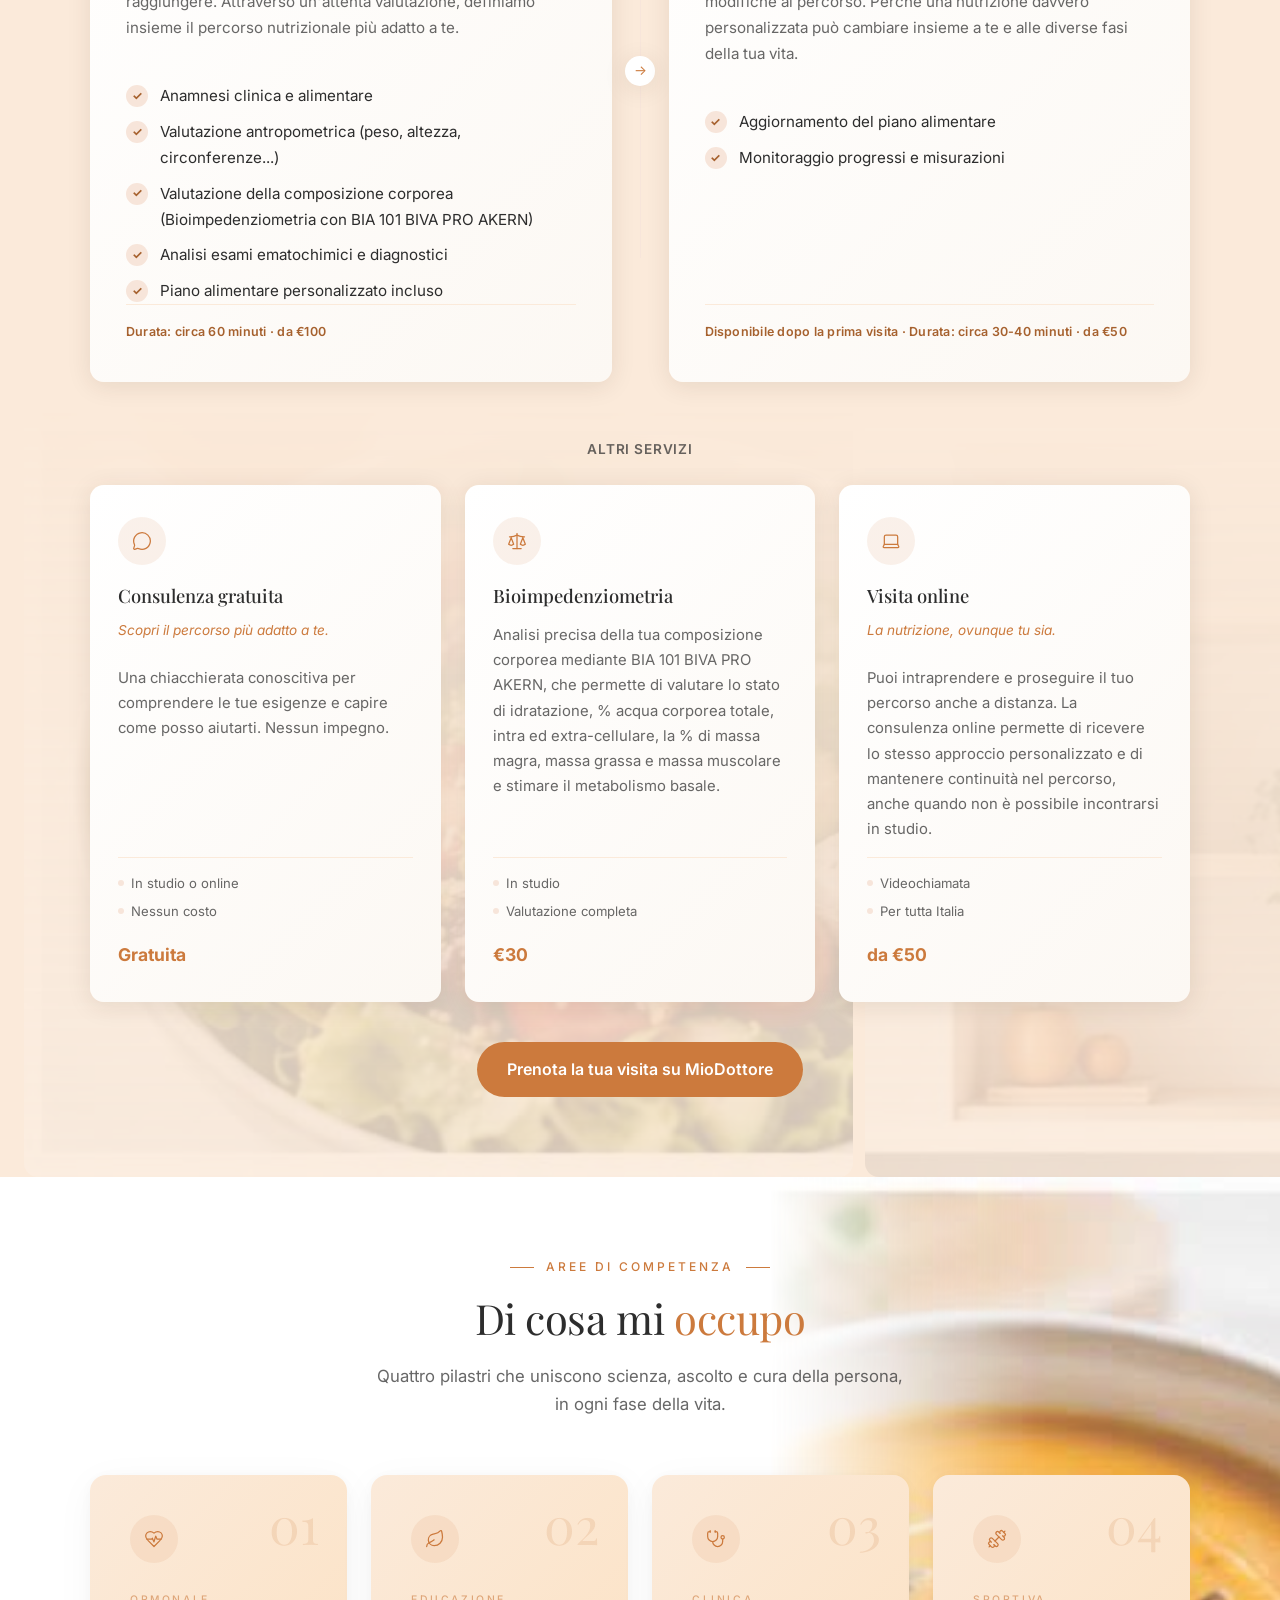
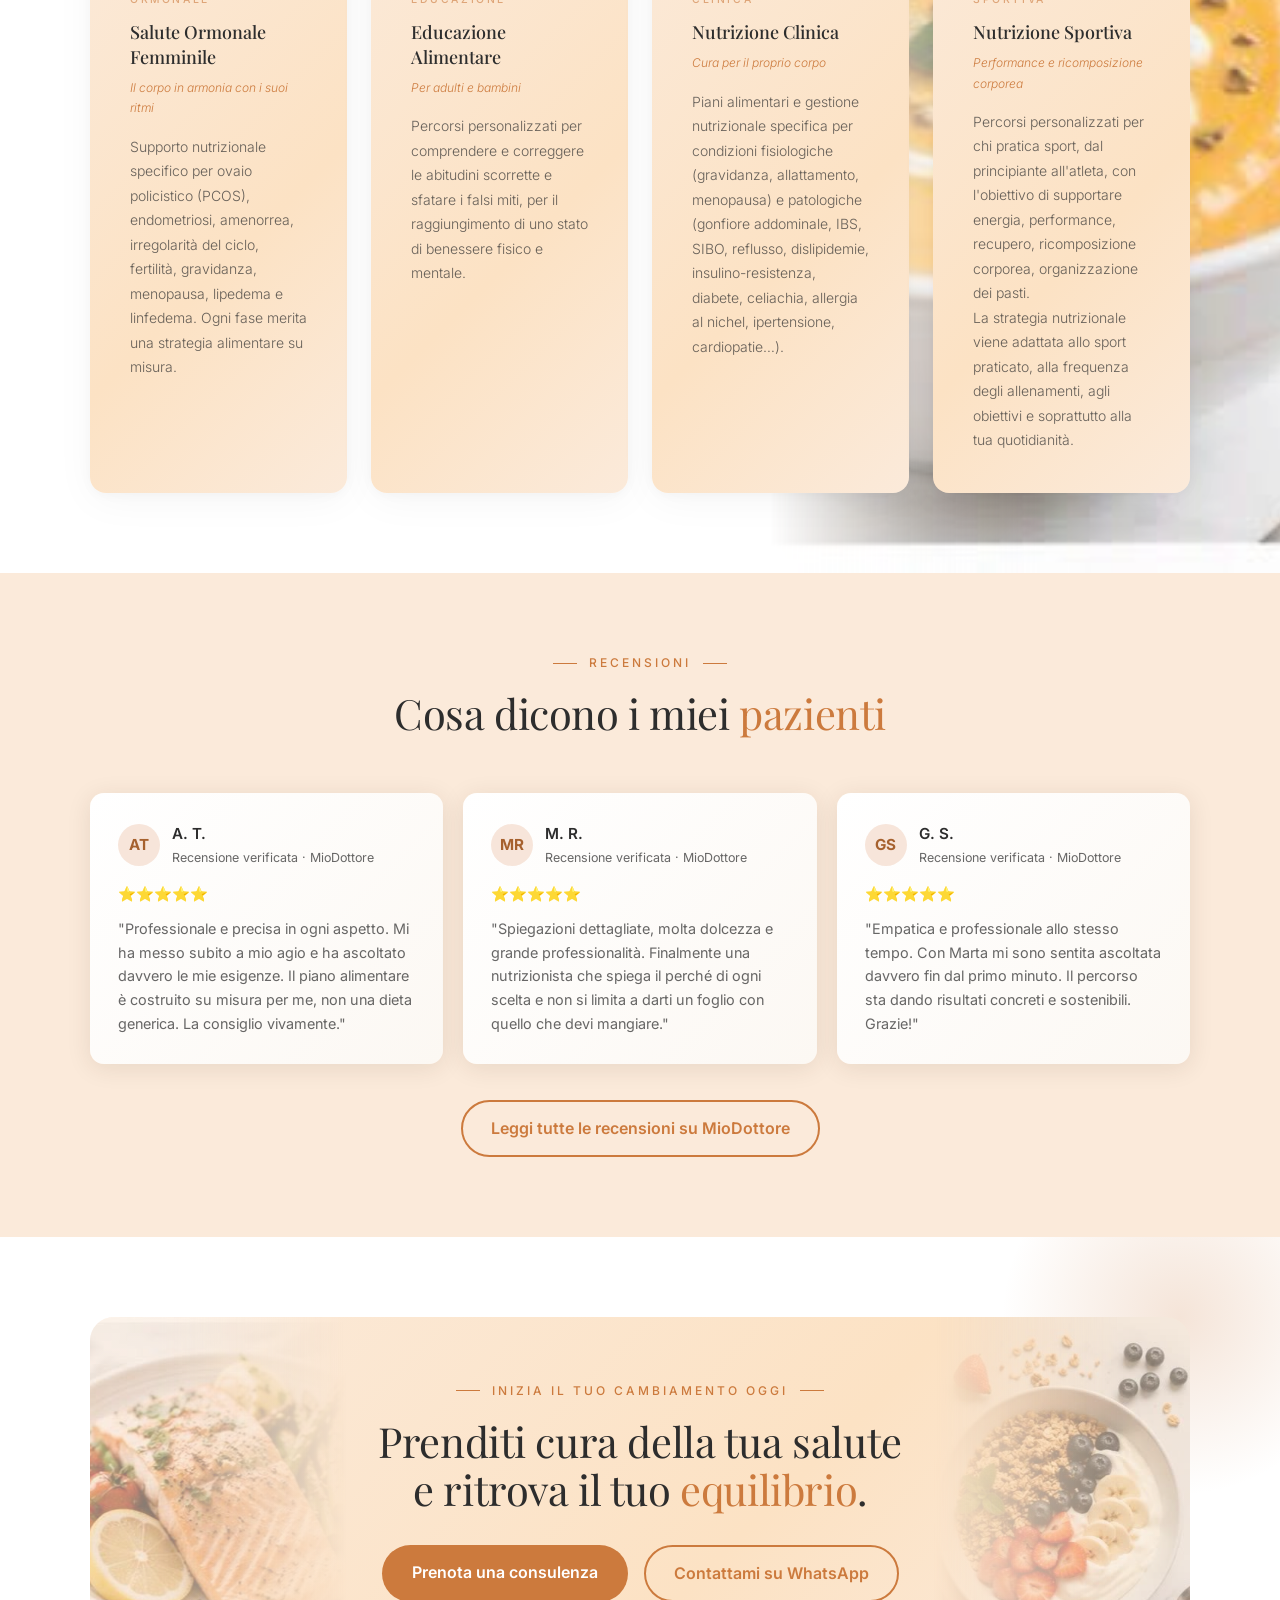
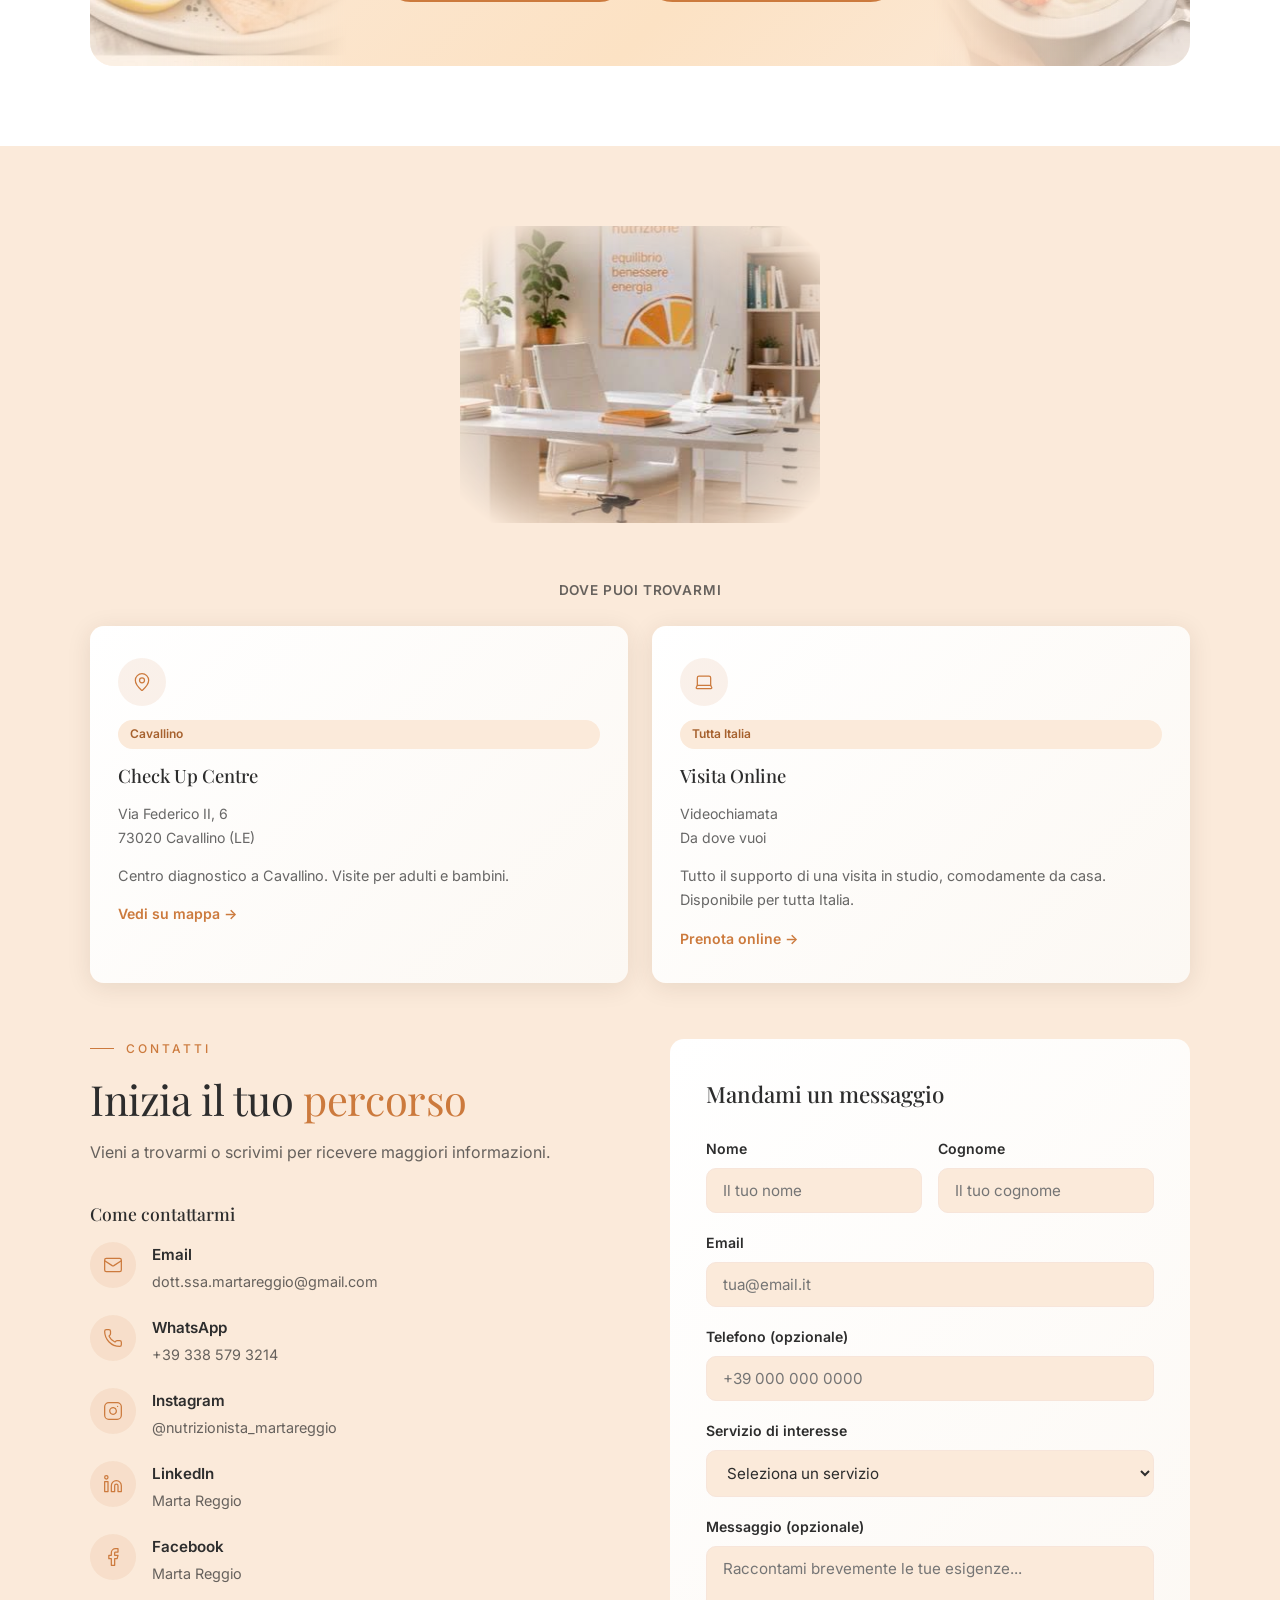
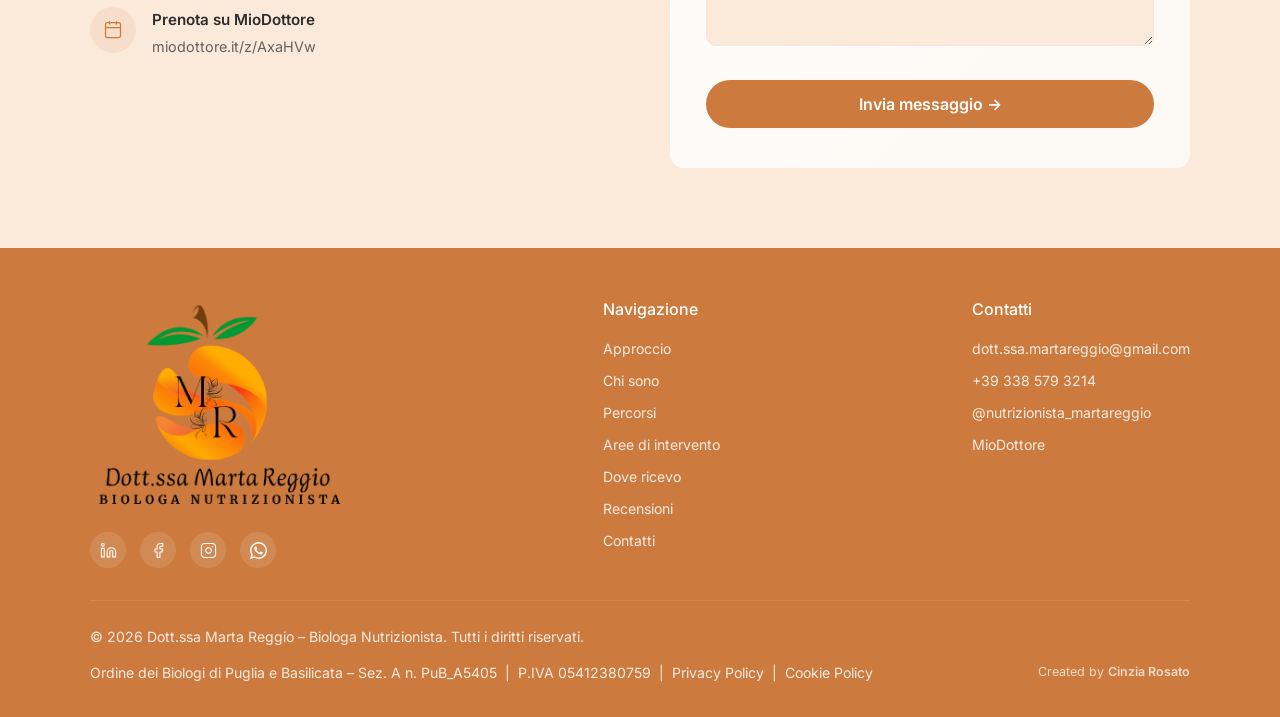
==== commit 9e879ee4: "Aggiunge pagina dedicata "La mia storia", rimuove testo sotto il logo del footer, ingrandisce logo h" ====
--- a/index.html
+++ b/index.html
@@ -133,30 +133,6 @@
           me ne prendo cura. È il mio linguaggio, il mio strumento, la mia missione: aiutarti a
           sentirti bene nel tuo corpo, davvero.
         </p>
-        <p>
-          Il mio percorso nasce dalla passione per la scienza e dal desiderio di trasformare le
-          conoscenze nutrizionali in strumenti concreti per aiutare le persone a stare meglio.
-        </p>
-        <p>
-          Dopo la laurea in Biologia Molecolare e Cellulare, presso l'Università di Bologna, ho
-          maturato esperienza nella ricerca microbiologica, occupandomi di microbiota e probiotici,
-          e ho avuto anche una breve esperienza nella ricerca clinica presso l'IRST (Istituto
-          Romagnolo per lo Studio dei Tumori). Percorsi che mi hanno insegnato a guardare il corpo
-          nella sua complessità e a dare valore alla scienza e all'aggiornamento continuo.
-        </p>
-        <p>
-          Ho poi conseguito il Master in Dietologia e Nutrizione tenuto dal Consorzio Humanitas e
-          l'Università San Raffaele di Roma, scegliendo di portare queste conoscenze nella pratica
-          nutrizionale.
-        </p>
-        <p>
-          Oggi mi occupo di nutrizione femminile, nutrizione clinica e nutrizione sportiva, con
-          particolare attenzione alle esigenze della donna nelle diverse fasi della vita.
-        </p>
-        <p>
-          Nel mio lavoro cerco di unire competenza scientifica, ascolto ed empatia, perché dietro
-          ogni percorso nutrizionale c'è prima di tutto una persona.
-        </p>
         <ul class="qualifiche">
           <li>Laurea triennale in Scienze Biologiche – Unisalento</li>
           <li>Laurea Magistrale in Biologia Molecolare e Cellulare – Alma Mater Studiorum di Bologna</li>
@@ -164,9 +140,14 @@
           <li>Master di II livello in Dietologia e Nutrizione – Consorzio Humanitas e l'Università San Raffaele di Roma</li>
           <li>Iscritta all'Ordine dei Biologi di Puglia e Basilicata – Sez. A n. PuB_A5405</li>
         </ul>
-        <a href="https://www.miodottore.it/z/AxaHVw" target="_blank" rel="noopener" class="miodottore-btn">
-          Vedi il mio profilo su MioDottore →
-        </a>
+        <div class="chisono-ctas">
+          <a href="https://www.miodottore.it/z/AxaHVw" target="_blank" rel="noopener" class="miodottore-btn">
+            Vedi il mio profilo su MioDottore →
+          </a>
+          <a href="la-mia-storia.html" class="story-btn">
+            Conosci la mia storia →
+          </a>
+        </div>
       </div>
     </div>
   </div>
@@ -544,7 +525,6 @@
   <div class="footer-inner">
     <div class="footer-brand">
       <img src="img/logo-full.png" alt="Dott.ssa Marta Reggio – Biologa Nutrizionista" class="footer-logo-full" />
-      <p>Biologa nutrizionista a Lecce e Cavallino.<br>Nutrizione clinica, educazione alimentare e salute ormonale femminile.<br>Studio e online.</p>
       <div class="footer-social">
         <a href="https://www.linkedin.com/in/marta-reggio-28b874172" target="_blank" rel="noopener" aria-label="LinkedIn"><svg xmlns="http://www.w3.org/2000/svg" viewBox="0 0 24 24" fill="none" stroke="currentColor" stroke-width="1.5" stroke-linecap="round" stroke-linejoin="round"><path d="M16 8a6 6 0 0 1 6 6v7h-4v-7a2 2 0 0 0-2-2 2 2 0 0 0-2 2v7h-4v-7a6 6 0 0 1 6-6z" /><rect width="4" height="12" x="2" y="9" /><circle cx="4" cy="4" r="2" /></svg></a>
         <a href="https://www.facebook.com/share/19fQ412tSJ/" target="_blank" rel="noopener" aria-label="Facebook"><svg xmlns="http://www.w3.org/2000/svg" viewBox="0 0 24 24" fill="none" stroke="currentColor" stroke-width="1.5" stroke-linecap="round" stroke-linejoin="round"><path d="M18 2h-3a5 5 0 0 0-5 5v3H7v4h3v8h4v-8h3l1-4h-4V7a1 1 0 0 1 1-1h3z" /></svg></a>
--- a/css/style.css
+++ b/css/style.css
@@ -1,407 +1 @@
-:root {
-  --primary:       #CC7A3D;
-  --primary-light: #F7E5DA;
-  --primary-dark:  #A6612E;
-  --bg:            #FBF6EF;
-  --bg-section:    #FBEADA;
-  --text:          #2D2D2D;
-  --text-light:    rgba(45,45,45,.72);
-  --accent:        var(--primary-dark);
-  --accent-light:  var(--icon-tint);
-  --white:         #FFFFFF;
-  --shadow:        0 4px 24px rgba(60,40,20,.10);
-  --radius:        14px;
-  --gradient-peach: linear-gradient(135deg, #FBEADA 0%, #FCE2C4 60%, #FBEADA 100%);
-  --gradient-white: linear-gradient(135deg, #FFFFFF 0%, #FCF8F3 100%);
-  --icon-tint:     rgba(204,122,61,.10);
-  --text-65:       rgba(45,45,45,.72);
-  --text-60:       rgba(45,45,45,.72);
-  --text-50:       rgba(45,45,45,.5);
-  --text-35:       rgba(45,45,45,.35);
-}
-
-*, *::before, *::after { box-sizing: border-box; margin: 0; padding: 0; }
-html { scroll-behavior: smooth; }
-body { font-family: 'Inter', sans-serif; background: var(--bg); color: var(--text); line-height: 1.7; font-weight: 400; }
-img { max-width: 100%; display: block; }
-a { color: inherit; text-decoration: none; }
-section { padding: 80px 24px; position: relative; overflow: hidden; }
-.container { max-width: 1100px; margin: 0 auto; position: relative; z-index: 1; }
-h1 { font-family: 'Playfair Display', Georgia, serif; font-weight: 400; letter-spacing: -.02em; line-height: 1.05; }
-h2 { font-family: 'Playfair Display', Georgia, serif; font-weight: 400; letter-spacing: -.01em; line-height: 1.15; }
-h3 { font-family: 'Playfair Display', Georgia, serif; font-weight: 500; letter-spacing: normal; line-height: 1.375; }
-
-/* ETICHETTA A TRATTINO (eyebrow) — sostituisce le pillole colorate */
-.eyebrow { display: flex; align-items: center; gap: 12px; margin-bottom: 16px; }
-.eyebrow .dash { width: 24px; height: 1px; background: var(--primary); flex-shrink: 0; }
-.eyebrow p, .eyebrow span { font-size: .75rem; letter-spacing: .25em; text-transform: uppercase; color: var(--primary); font-weight: 500; }
-.section-header .eyebrow, .cta-box .eyebrow { justify-content: center; }
-
-/* ICONE SVG (lucide) nei cerchietti tinta */
-.pillar-icon svg, .card-icon svg, .luogo-icon svg, .contact-icon svg, .spec-icon svg {
-  width: 20px; height: 20px; color: var(--primary); stroke-width: 1.5;
-}
-
-/* SFONDO A "BLOB" SFUMATI (radial, come sito di riferimento) */
-.bg-blob { position: absolute; border-radius: 50%; pointer-events: none; z-index: 0; }
-.bg-blob.blob-primary { background: radial-gradient(circle, rgba(204,122,61,.20) 0%, transparent 70%); }
-.bg-blob.blob-peach   { background: radial-gradient(circle, rgba(255,255,255,.7) 0%, transparent 70%); }
-
-/* ANIMAZIONI DI COMPARSA ALLO SCROLL
-   Lo stato nascosto viene applicato via JS (classe reveal-init) solo se
-   IntersectionObserver è disponibile: senza JS il contenuto resta sempre visibile. */
-[data-reveal].reveal-init {
-  opacity: 0;
-  transform: translateY(16px);
-  transition: opacity 1.15s cubic-bezier(.22,.61,.36,1), transform 1.15s cubic-bezier(.22,.61,.36,1);
-  transition-delay: var(--reveal-delay, 0s);
-}
-[data-reveal].reveal-init.is-visible { opacity: 1; transform: translateY(0); }
-.cards-grid [data-reveal]:nth-child(2) { --reveal-delay: .05s; }
-.cards-grid [data-reveal]:nth-child(3) { --reveal-delay: .1s; }
-.cards-grid [data-reveal]:nth-child(4) { --reveal-delay: .15s; }
-.cards-grid [data-reveal]:nth-child(5) { --reveal-delay: .2s; }
-.cards-grid [data-reveal]:nth-child(6) { --reveal-delay: .25s; }
-.spec-grid [data-reveal]:nth-child(2), .pillars-grid [data-reveal]:nth-child(2) { --reveal-delay: .07s; }
-.spec-grid [data-reveal]:nth-child(3), .pillars-grid [data-reveal]:nth-child(3) { --reveal-delay: .14s; }
-.spec-grid [data-reveal]:nth-child(4), .pillars-grid [data-reveal]:nth-child(4) { --reveal-delay: .21s; }
-.luoghi-grid [data-reveal]:nth-child(2) { --reveal-delay: .07s; }
-.luoghi-grid [data-reveal]:nth-child(3) { --reveal-delay: .14s; }
-.reviews-grid [data-reveal]:nth-child(2) { --reveal-delay: .07s; }
-.reviews-grid [data-reveal]:nth-child(3) { --reveal-delay: .14s; }
-
-@media (prefers-reduced-motion: reduce) {
-  [data-reveal].reveal-init { opacity: 1; transform: none; transition: none; }
-}
-
-/* TOP BAR (credito) */
-
-/* NAV */
-nav { position: sticky; top: 0; z-index: 100; background: var(--white); box-shadow: 0 2px 16px rgba(46,31,15,.08); padding: 0 24px; }
-.nav-inner { max-width: 1100px; margin: 0 auto; display: flex; align-items: center; justify-content: space-between; height: 88px; }
-.nav-logo { display: flex; align-items: center; gap: 12px; }
-.nav-logo-img { width: 82px; height: 82px; border-radius: 50%; object-fit: cover; display: block; }
-.nav-wordmark .name { font-family: 'Playfair Display', serif; font-style: italic; font-size: 1rem; color: var(--text); line-height: 1.2; }
-.nav-wordmark .role { font-size: .65rem; color: rgba(45,45,45,.5); letter-spacing: .15em; text-transform: uppercase; }
-.nav-links { display: flex; align-items: center; gap: 36px; list-style: none; }
-.nav-links a { font-size: .95rem; font-weight: 500; color: var(--text-light); transition: color .2s; }
-.nav-links a:hover { color: var(--primary); }
-.btn-nav { background: var(--primary); color: var(--white) !important; padding: 10px 22px; border-radius: 30px; font-weight: 600 !important; font-size: .9rem !important; transition: background .2s, transform .15s !important; }
-.btn-nav:hover { background: var(--primary-dark) !important; transform: translateY(-1px); }
-.hamburger { display: none; flex-direction: column; gap: 5px; cursor: pointer; padding: 6px; }
-.hamburger span { display: block; width: 24px; height: 2px; background: var(--text); border-radius: 2px; transition: .3s; }
-.nav-mobile { display: none; }
-
-/* HERO */
-#home { padding: 0; background: var(--white); min-height: 90vh; display: flex; align-items: center; }
-.hero-bg-photo {
-  position: absolute; top: 0; right: 0; bottom: 0; width: 40%;
-  background-image: url('../img/foto-marta-hero.jpg'); background-size: cover; background-position: top center;
-  -webkit-mask-image: linear-gradient(to left, rgba(0,0,0,.95) 48%, transparent 95%);
-  mask-image: linear-gradient(to left, rgba(0,0,0,.95) 48%, transparent 95%);
-  opacity: .75; z-index: 0; pointer-events: none;
-}
-.hero-bg-fade {
-  position: absolute; inset: 0; z-index: 0; pointer-events: none;
-  background: linear-gradient(to right, var(--white) 0%, rgba(255,255,255,.75) 24%, transparent 52%);
-}
-.hero-inner { padding: 100px clamp(24px, 6vw, 90px); position: relative; z-index: 1; }
-.hero-text { max-width: 600px; }
-.hero-title { font-size: clamp(2.4rem, 5vw, 4.2rem); font-weight: 400; color: var(--text); margin-bottom: 32px; }
-.hero-title em { font-style: normal; color: var(--primary); }
-.hero-sub { font-size: 1.1rem; color: var(--text-light); margin-bottom: 36px; max-width: 460px; }
-.hero-ctas { display: flex; gap: 16px; flex-wrap: wrap; }
-.btn-primary { background: var(--primary); color: var(--white); padding: 14px 30px; border-radius: 30px; font-weight: 600; font-size: 1rem; transition: background .2s, transform .15s; cursor: pointer; border: none; display: inline-block; }
-.btn-primary:hover { background: var(--primary-dark); transform: translateY(-2px); }
-.btn-outline { background: transparent; color: var(--primary); padding: 13px 28px; border-radius: 30px; font-weight: 600; font-size: 1rem; border: 2px solid var(--primary); transition: all .2s; cursor: pointer; display: inline-block; }
-.btn-outline:hover { background: var(--primary); color: var(--white); transform: translateY(-2px); }
-.hero-trust { display: flex; align-items: center; gap: 8px; margin-top: 30px; font-size: .88rem; color: var(--text-light); }
-.hero-trust strong { color: var(--primary); font-weight: 600; }
-.hero-locationline { display: flex; align-items: center; gap: 12px; margin-top: 24px; }
-.hero-locationline .dash { width: 32px; height: 1px; background: rgba(45,45,45,.2); }
-.hero-locationline p { font-size: .7rem; letter-spacing: .25em; text-transform: uppercase; color: rgba(45,45,45,.35); }
-
-/* CHI SONO */
-#chi-sono { background: var(--white); }
-.chisono-inner { max-width: 820px; margin: 0 auto; }
-.chisono-photo { width: 100%; max-width: 340px; aspect-ratio: 3/4; border-radius: var(--radius); background: var(--bg-section); display: flex; align-items: center; justify-content: center; overflow: hidden; margin: 0 auto 24px; }
-@media (min-width: 901px) {
-  .chisono-photo { float: left; width: 320px; margin: 6px 36px 20px 0; }
-}
-.chisono-photo img { width: 100%; height: 100%; object-fit: cover; object-position: top center; }
-.section-title { font-size: clamp(1.8rem, 3.5vw, 2.6rem); margin-bottom: 20px; }
-.section-title em { font-style: normal; color: var(--primary); }
-.chisono-text p { color: var(--text-light); margin-bottom: 16px; }
-.qualifiche { list-style: none; margin-top: 24px; display: flex; flex-direction: column; gap: 10px; }
-.qualifiche li { display: flex; align-items: flex-start; gap: 12px; font-size: .95rem; color: var(--text); }
-.qualifiche li::before { content: "✓"; background: var(--primary-light); color: var(--primary-dark); width: 22px; height: 22px; border-radius: 50%; display: flex; align-items: center; justify-content: center; font-size: .75rem; font-weight: 700; flex-shrink: 0; margin-top: 2px; }
-.miodottore-btn { display: inline-block; margin-top: 28px; background: var(--bg-section); color: var(--primary-dark); padding: 12px 24px; border-radius: 30px; font-weight: 600; font-size: .9rem; border: 1.5px solid var(--primary-light); transition: all .2s; }
-.miodottore-btn:hover { background: var(--primary); color: var(--white); border-color: var(--primary); }
-
-/* APPROCCIO */
-#approccio { background: var(--bg-section); }
-.approccio-bg-photo {
-  position: absolute; top: 0; left: 0; bottom: 0; width: 40%;
-  background-image: url('../img/foto-marta-approccio.jpg'); background-size: cover; background-position: top center;
-  -webkit-mask-image: linear-gradient(to right, rgba(0,0,0,.95) 48%, transparent 95%);
-  mask-image: linear-gradient(to right, rgba(0,0,0,.95) 48%, transparent 95%);
-  opacity: .75; z-index: 0; pointer-events: none;
-}
-.approccio-bg-fade {
-  position: absolute; inset: 0; z-index: 0; pointer-events: none;
-  background: linear-gradient(to left, var(--bg-section) 0%, rgba(251,234,218,.7) 24%, transparent 52%);
-}
-#approccio .section-header { text-align: right; margin-left: auto; max-width: 600px; }
-#approccio .section-header .eyebrow { justify-content: flex-end; }
-#approccio .section-header p { max-width: none; margin: 12px 0 0 0; font-size: 1.08rem; }
-@media (max-width: 900px) {
-  #approccio .section-header { text-align: center; margin-left: unset; max-width: none; }
-  #approccio .section-header .eyebrow { justify-content: center; }
-  #approccio .section-header p { margin: 12px auto 0; max-width: 540px; }
-  .approccio-bg-photo { width: 65%; opacity: .18; }
-}
-.pillars-grid { display: grid; grid-template-columns: repeat(3, 1fr); gap: 24px; }
-.pillars-grid.compact .pillar-card { background: var(--gradient-white); padding: 32px 26px; text-align: center; }
-.pillar-card { position: relative; border-radius: var(--radius); box-shadow: var(--shadow); transition: transform .5s, box-shadow .5s; }
-.pillar-card:hover { transform: translateY(-8px); box-shadow: 0 14px 36px rgba(60,40,20,.14); }
-.pillars-grid.featured .pillar-card:hover { box-shadow: 0 8px 40px rgba(0,0,0,.04), 0 2px 12px rgba(0,0,0,.03); }
-.pillars-grid.compact .pillar-icon { width: 56px; height: 56px; margin: 0 auto 16px; border-radius: 50%; background: var(--icon-tint); display: flex; align-items: center; justify-content: center; font-size: 1.6rem; }
-.pillars-grid.compact h3 { font-size: 1.125rem; margin-bottom: 8px; }
-.pillars-grid.compact p { font-size: .92rem; color: var(--text-65); font-weight: 300; }
-
-/* SPECIALIZZAZIONI — pilastri principali (stile identico al sito di riferimento) */
-.pillars-grid.featured .pillar-card {
-  background: var(--gradient-peach); padding: 32px; border-radius: 16px; box-shadow: 0 8px 40px rgba(0,0,0,.04), 0 2px 12px rgba(0,0,0,.03);
-  display: flex; flex-direction: column; overflow: hidden;
-}
-@media (min-width: 768px) { .pillars-grid.featured .pillar-card { padding: 40px; } }
-.pillars-grid.featured .pillar-num {
-  position: absolute; top: 24px; right: 28px; font-family: 'Playfair Display', serif; font-size: 3.2rem;
-  font-weight: 200; line-height: 1; color: var(--primary); opacity: .16; user-select: none; pointer-events: none;
-}
-.pillars-grid.featured .pillar-icon { width: 48px; height: 48px; border-radius: 50%; background: var(--icon-tint); display: flex; align-items: center; justify-content: center; margin-bottom: 28px; }
-.pillars-grid.featured .pillar-tag { font-size: .65rem; letter-spacing: .25em; text-transform: uppercase; color: rgba(204,122,61,.6); font-weight: 500; margin-bottom: 12px; }
-.pillars-grid.featured h3 { font-size: 1.125rem; margin-bottom: 8px; }
-.pillars-grid.featured .pillar-lead { color: var(--primary); font-weight: 300; font-style: italic; font-size: .75rem; margin-bottom: 16px; }
-.pillars-grid.featured p.pillar-desc { color: var(--text-60); font-size: .875rem; line-height: 1.75; font-weight: 300; }
-.pillars-grid.featured .pillar-hoverline {
-  position: absolute; bottom: 0; left: 0; right: 0; height: 2px; border-radius: 0 0 16px 16px;
-  background: linear-gradient(to right, rgba(204,122,61,0) 0%, rgba(204,122,61,.4) 50%, rgba(204,122,61,0) 100%);
-  opacity: 0; transition: opacity .5s;
-}
-.pillars-grid.featured .pillar-card:hover .pillar-hoverline { opacity: 1; }
-
-/* Fascia secondaria di aree extra sotto i pilastri */
-.spec-secondary-title { text-align: center; font-size: .85rem; font-weight: 600; letter-spacing: .06em; text-transform: uppercase; color: var(--text-light); margin: 56px 0 24px; }
-
-.pillars-grid.featured { grid-template-columns: repeat(4, 1fr); }
-
-@media (max-width: 1100px) {
-  .pillars-grid.featured { grid-template-columns: repeat(2, 1fr); }
-}
-@media (max-width: 700px) {
-  .pillars-grid.featured { grid-template-columns: 1fr; }
-}
-@media (max-width: 900px) {
-  .pillars-grid { grid-template-columns: 1fr; }
-}
-
-/* PERCORSI */
-#percorsi { background: var(--bg-section); }
-.steps-grid { display: grid; grid-template-columns: 1fr auto 1fr; gap: 28px; align-items: stretch; margin-bottom: 56px; }
-.step-card { background: var(--gradient-white); border-radius: var(--radius); padding: 40px 36px; box-shadow: var(--shadow); display: flex; flex-direction: column; }
-.step-num { font-family: 'Playfair Display', serif; font-size: 3rem; color: rgba(204,122,61,.35); font-weight: 400; line-height: 1; margin-bottom: 10px; }
-.step-card h3 { font-size: 1.3rem; font-weight: 500; margin-bottom: 12px; }
-.step-card p { color: var(--text-light); font-size: .95rem; margin-bottom: 18px; }
-.step-meta { font-size: .78rem; color: var(--primary-dark); font-weight: 600; letter-spacing: .02em; padding-top: 16px; border-top: 1px solid var(--bg-section); margin-top: auto; }
-.step-location { font-size: .65rem; font-weight: 600; letter-spacing: .04em; text-transform: uppercase; color: var(--primary-dark); vertical-align: middle; margin-left: 4px; }
-.step-subtitle, .card-subtitle { font-style: italic; color: var(--primary); font-size: .85rem; margin: -4px 0 10px; }
-.step-connector { width: 1px; background: var(--primary-light); position: relative; align-self: center; height: 60%; }
-.step-connector::after { content: "→"; position: absolute; top: 50%; left: 50%; transform: translate(-50%,-50%); color: var(--primary); background: var(--white); width: 30px; height: 30px; border-radius: 50%; display: flex; align-items: center; justify-content: center; font-size: .85rem; box-shadow: var(--shadow); }
-@media (max-width: 768px) {
-  .steps-grid { grid-template-columns: 1fr; }
-  .step-connector { width: 60%; height: 1px; margin: 0 auto; }
-  .step-connector::after { content: "↓"; }
-}
-.section-header { text-align: center; margin-bottom: 56px; }
-.section-header p { color: var(--text-light); max-width: 540px; margin: 12px auto 0; font-size: 1.05rem; }
-.cards-grid { display: grid; grid-template-columns: repeat(auto-fit, minmax(240px, 1fr)); gap: 24px; }
-.card { background: var(--gradient-white); border-radius: var(--radius); padding: 32px 28px; box-shadow: var(--shadow); transition: transform .2s, box-shadow .2s; display: flex; flex-direction: column; gap: 14px; cursor: pointer; }
-.card:hover { transform: translateY(-6px); box-shadow: 0 12px 36px rgba(60,40,20,.14); }
-.card-icon { width: 48px; height: 48px; border-radius: 50%; background: var(--icon-tint); display: flex; align-items: center; justify-content: center; margin-bottom: 4px; }
-.card h3 { font-size: 1.15rem; font-weight: 500; }
-.card-desc { color: var(--text-light); font-size: .93rem; flex: 1; }
-.card-meta { display: flex; flex-direction: column; gap: 6px; padding-top: 14px; border-top: 1px solid var(--bg-section); }
-.card-meta span { font-size: .82rem; color: var(--text-light); display: flex; align-items: center; gap: 7px; }
-.card-meta span::before { content: ""; width: 6px; height: 6px; border-radius: 50%; background: var(--primary-light); flex-shrink: 0; }
-.card-price { font-size: 1.1rem; font-weight: 700; color: var(--primary); font-family: 'Inter', sans-serif; margin-top: 4px; }
-.card.featured { background: var(--primary); color: var(--white); }
-.card.featured .card-desc, .card.featured .card-meta span { color: rgba(255,255,255,.8); }
-.card.featured .card-icon { background: rgba(255,255,255,.2); }
-.card.featured .card-meta { border-top-color: rgba(255,255,255,.2); }
-.card.featured .card-meta span::before { background: rgba(255,255,255,.5); }
-.card.featured .card-price { color: var(--white); }
-
-.percorsi-bg-gallery {
-  position: absolute; left: 0; right: 0; bottom: 0; height: 45%; display: flex; gap: 12px;
-  padding: 0 24px; opacity: .16; z-index: 0; pointer-events: none;
-  -webkit-mask-image: linear-gradient(to top, #000 0%, transparent 100%);
-  mask-image: linear-gradient(to top, #000 0%, transparent 100%);
-}
-.percorsi-bg-gallery img { flex: 1; width: 100%; height: 100%; object-fit: cover; border-radius: var(--radius); }
-@media (max-width: 768px) {
-  .percorsi-bg-gallery { display: none; }
-}
-@media (max-width: 700px) {
-  .percorsi-gallery { grid-template-columns: 1fr; }
-}
-
-.section-photo-banner {
-  width: min(360px, 75%); aspect-ratio: 4/3.3; margin: 0 auto 48px;
-  -webkit-mask-image: radial-gradient(ellipse 65% 65% at center, #000 55%, transparent 100%);
-  mask-image: radial-gradient(ellipse 65% 65% at center, #000 55%, transparent 100%);
-  opacity: .9;
-}
-.section-photo-banner img { width: 100%; height: 100%; object-fit: cover; display: block; }
-
-/* SPECIALIZZAZIONI — sfondo fotografico sfumato da sinistra (stesso pattern di hero/approccio) */
-#specializzazioni { background: var(--white); }
-.spec-bg-photo {
-  position: absolute; top: 0; right: 0; bottom: 0; width: 42%;
-  background-image: url('../img/banner-specializzazioni.jpg'); background-size: cover; background-position: center;
-  -webkit-mask-image: linear-gradient(to left, rgba(0,0,0,.95) 45%, transparent 95%);
-  mask-image: linear-gradient(to left, rgba(0,0,0,.95) 45%, transparent 95%);
-  opacity: .8; z-index: 0; pointer-events: none;
-}
-.spec-bg-fade {
-  position: absolute; inset: 0; z-index: 0; pointer-events: none;
-  background: linear-gradient(to right, var(--white) 0%, rgba(255,255,255,.75) 26%, transparent 55%);
-}
-@media (max-width: 900px) {
-  .spec-bg-photo { width: 65%; opacity: .18; }
-}
-.spec-grid { display: grid; grid-template-columns: repeat(auto-fit, minmax(200px, 1fr)); gap: 20px; margin-top: 48px; }
-.spec-item { background: var(--gradient-white); box-shadow: var(--shadow); border-radius: var(--radius); padding: 28px 24px; display: flex; flex-direction: column; gap: 12px; transition: transform .2s; }
-.spec-item:hover { transform: translateY(-4px); }
-.spec-icon { width: 48px; height: 48px; border-radius: 50%; background: var(--icon-tint); display: flex; align-items: center; justify-content: center; }
-.spec-item h4 { font-family: 'Inter', sans-serif; font-weight: 500; font-size: 1.05rem; color: var(--text); }
-.spec-item p { font-size: .87rem; color: var(--text-light); }
-
-/* DOVE RICEVO (ora dentro Contatti) */
-.dove-ricevo-block { margin-bottom: 56px; }
-.luoghi-grid { display: grid; grid-template-columns: repeat(auto-fit, minmax(280px, 1fr)); gap: 24px; margin-top: 24px; }
-.luogo-card { background: var(--gradient-white); border-radius: var(--radius); padding: 32px 28px; box-shadow: var(--shadow); display: flex; flex-direction: column; gap: 14px; }
-.luogo-icon { width: 48px; height: 48px; border-radius: 50%; background: var(--icon-tint); display: flex; align-items: center; justify-content: center; }
-.luogo-card h3 { font-size: 1.15rem; font-weight: 500; }
-.luogo-card p { font-size: .9rem; color: var(--text-light); }
-.luogo-card address { font-style: normal; font-size: .88rem; color: var(--text-light); }
-.luogo-tag { display: inline-block; background: var(--bg-section); color: var(--accent); font-size: .75rem; font-weight: 600; padding: 4px 12px; border-radius: 20px; }
-
-/* TESTIMONIANZE */
-#testimonianze { background: var(--bg-section); }
-.reviews-stars { display: flex; gap: 4px; margin-bottom: 8px; font-size: 1.1rem; }
-.reviews-meta { display: flex; align-items: center; gap: 16px; margin-bottom: 48px; flex-wrap: wrap; }
-.reviews-meta .rating { font-size: 2.5rem; font-weight: 600; color: var(--primary); font-family: 'Inter', sans-serif; }
-.reviews-meta .rating-info p { color: var(--text-light); font-size: .9rem; }
-.reviews-grid { display: grid; grid-template-columns: repeat(auto-fit, minmax(280px, 1fr)); gap: 20px; }
-.review-card { background: var(--gradient-white); border-radius: var(--radius); padding: 28px; box-shadow: var(--shadow); }
-.review-header { display: flex; align-items: center; gap: 12px; margin-bottom: 14px; }
-.review-avatar { width: 42px; height: 42px; border-radius: 50%; background: var(--primary-light); display: flex; align-items: center; justify-content: center; font-weight: 700; color: var(--primary-dark); font-size: .95rem; }
-.review-name { font-weight: 600; font-size: .95rem; }
-.review-date { font-size: .78rem; color: var(--text-light); }
-.review-stars { font-size: .9rem; margin-bottom: 10px; }
-.review-text { font-size: .9rem; color: var(--text-light); line-height: 1.65; }
-
-/* CTA FINALE */
-#cta-finale { background: var(--white); }
-.cta-box { position: relative; overflow: hidden; background: var(--gradient-peach); border-radius: 24px; padding: 64px 40px; text-align: center; }
-.cta-box .section-title { max-width: 640px; margin: 0 auto 32px; }
-.cta-box .hero-ctas { justify-content: center; }
-.cta-box > * { position: relative; z-index: 1; }
-.cta-photo { position: absolute; top: 0; bottom: 0; width: 26%; background-size: cover; background-position: top center; opacity: .55; z-index: 0; pointer-events: none; }
-.cta-photo.left { left: 0; background-image: url('../img/foto-marta-cta1.jpg'); -webkit-mask-image: linear-gradient(to right, rgba(0,0,0,.85) 25%, transparent 90%); mask-image: linear-gradient(to right, rgba(0,0,0,.85) 25%, transparent 90%); }
-.cta-photo.right { right: 0; background-image: url('../img/foto-marta-cta2.jpg'); -webkit-mask-image: linear-gradient(to left, rgba(0,0,0,.85) 25%, transparent 90%); mask-image: linear-gradient(to left, rgba(0,0,0,.85) 25%, transparent 90%); }
-@media (max-width: 900px) {
-  .cta-box { padding-top: 210px; }
-  .cta-photo { top: 0; bottom: auto; height: 190px; width: 50%; opacity: .5; }
-  .cta-photo.left { -webkit-mask-image: linear-gradient(to bottom, rgba(0,0,0,.85) 30%, transparent 95%); mask-image: linear-gradient(to bottom, rgba(0,0,0,.85) 30%, transparent 95%); }
-  .cta-photo.right { -webkit-mask-image: linear-gradient(to bottom, rgba(0,0,0,.85) 30%, transparent 95%); mask-image: linear-gradient(to bottom, rgba(0,0,0,.85) 30%, transparent 95%); }
-}
-
-/* CONTATTI */
-#contatti { background: var(--bg-section); }
-.contatti-inner { display: grid; grid-template-columns: 1fr 1fr; gap: 60px; }
-.contatti-info h2 { margin-bottom: 16px; }
-.contatti-info > p { color: var(--text-light); margin-bottom: 36px; }
-.contact-items { display: flex; flex-direction: column; gap: 20px; }
-.contact-item { display: flex; gap: 16px; align-items: flex-start; }
-.contact-icon { width: 46px; height: 46px; border-radius: 50%; background: var(--icon-tint); display: flex; align-items: center; justify-content: center; flex-shrink: 0; }
-.contact-item h4 { font-family: 'Inter', sans-serif; font-weight: 600; font-size: .95rem; }
-.contact-item a, .contact-item p { color: var(--text-light); font-size: .9rem; transition: color .2s; }
-.contact-item a:hover { color: var(--primary); }
-.contact-form { background: var(--gradient-white); border-radius: var(--radius); padding: 40px 36px; }
-.contact-form h3 { margin-bottom: 28px; font-size: 1.4rem; }
-.form-group { margin-bottom: 18px; }
-.form-group label { display: block; font-size: .88rem; font-weight: 600; margin-bottom: 7px; color: var(--text); }
-.form-group input, .form-group select, .form-group textarea { width: 100%; padding: 12px 16px; border: 1.5px solid var(--primary-light); border-radius: 10px; background: var(--bg-section); font-family: 'Inter', sans-serif; font-size: .95rem; color: var(--text); transition: border-color .2s; outline: none; }
-.form-group input:focus, .form-group select:focus, .form-group textarea:focus { border-color: var(--primary); }
-.form-group textarea { resize: vertical; min-height: 100px; }
-.form-row { display: grid; grid-template-columns: 1fr 1fr; gap: 16px; }
-.btn-form { width: 100%; padding: 14px; background: var(--primary); color: var(--white); border: none; border-radius: 30px; font-family: 'Inter', sans-serif; font-size: 1rem; font-weight: 600; cursor: pointer; transition: background .2s, transform .15s; margin-top: 8px; }
-.btn-form:hover { background: var(--primary-dark); transform: translateY(-1px); }
-
-
-/* FOOTER */
-footer { background: var(--primary); color: rgba(255,255,255,.85); padding: 48px 24px 32px; font-size: .88rem; }
-.footer-inner { max-width: 1100px; margin: 0 auto; display: flex; flex-wrap: wrap; justify-content: space-between; align-items: flex-start; gap: 32px; margin-bottom: 32px; }
-.footer-logo-full { width: 220px; height: auto; display: block; margin-bottom: 4px; }
-.footer-brand p { margin-top: 10px; max-width: 260px; line-height: 1.6; }
-.footer-social { display: flex; gap: 14px; margin-top: 18px; }
-.footer-social a { width: 36px; height: 36px; border-radius: 50%; background: rgba(255,255,255,.12); display: flex; align-items: center; justify-content: center; transition: background .2s, transform .2s; }
-.footer-social a:hover { background: rgba(255,255,255,.25); transform: translateY(-2px); }
-.footer-social svg { width: 17px; height: 17px; color: var(--white); }
-.footer-links h4 { color: var(--white); font-family: 'Inter', sans-serif; font-weight: 500; font-size: 1rem; margin-bottom: 14px; }
-.footer-links ul { list-style: none; display: flex; flex-direction: column; gap: 8px; }
-.footer-links a { transition: color .2s; }
-.footer-links a:hover { color: var(--primary-light); }
-.footer-bottom { max-width: 1100px; margin: 0 auto; border-top: 1px solid rgba(255,255,255,.1); padding-top: 24px; display: flex; flex-wrap: wrap; justify-content: space-between; gap: 12px; }
-.footer-bottom a { transition: color .2s; }
-.footer-bottom a:hover { color: var(--primary-light); }
-.site-credit { font-size: .78rem; opacity: .85; }
-.site-credit a { font-weight: 600; text-decoration: none; }
-.site-credit a:hover { text-decoration: underline; }
-
-/* PAGINE LEGALI */
-.legal-page { padding: 150px 24px 90px; background: var(--white); }
-.legal-page .container { max-width: 780px; }
-.legal-page h1 { font-size: clamp(2rem, 4vw, 2.6rem); margin-bottom: 10px; }
-.legal-updated { color: var(--text-light); font-size: .85rem; margin-bottom: 40px; }
-.legal-page h2 { font-family: 'Playfair Display', serif; font-size: 1.3rem; font-weight: 500; margin: 40px 0 12px; color: var(--primary-dark); }
-.legal-page p, .legal-page li { color: var(--text); font-size: .97rem; line-height: 1.75; margin-bottom: 14px; }
-.legal-page ul { padding-left: 20px; margin-bottom: 14px; }
-.legal-page a { color: var(--primary); text-decoration: underline; }
-.legal-note { background: var(--bg-section); border-radius: var(--radius); padding: 12px 16px; font-size: .68rem; line-height: 1.5; color: var(--text-light); margin-top: 48px; }
-.back-link { display: inline-block; margin-bottom: 24px; font-size: .9rem; font-weight: 600; color: var(--primary); }
-
-/* WHATSAPP FLOAT */
-.wa-float { position: fixed; bottom: 28px; right: 28px; z-index: 200; width: 58px; height: 58px; border-radius: 50%; background: var(--primary); display: flex; align-items: center; justify-content: center; box-shadow: 0 4px 16px rgba(204,122,61,.4); transition: transform .2s; }
-.wa-float:hover { transform: scale(1.1); }
-.wa-float svg { width: 30px; height: 30px; fill: white; }
-
-/* RESPONSIVE */
-@media (max-width: 768px) {
-  .nav-links { display: none; }
-  .hamburger { display: flex; }
-  .nav-mobile { display: flex; flex-direction: column; gap: 0; background: var(--white); border-top: 1px solid var(--bg-section); padding: 12px 24px 24px; }
-  .nav-mobile.hidden { display: none; }
-  .nav-mobile li { list-style: none; }
-  .nav-mobile a { display: block; padding: 14px 0; font-size: 1rem; font-weight: 500; color: var(--text-light); border-bottom: 1px solid var(--bg-section); }
-  .nav-mobile .btn-nav { margin-top: 16px; display: inline-block; padding: 13px 28px; text-align: center; }
-  .hero-inner { padding: 60px 24px; }
-  .hero-text { max-width: none; }
-  .hero-bg-photo { width: 100%; opacity: .18; -webkit-mask-image: linear-gradient(to top, transparent 0%, rgba(0,0,0,.85) 55%); mask-image: linear-gradient(to top, transparent 0%, rgba(0,0,0,.85) 55%); }
-  .contatti-inner { grid-template-columns: 1fr; gap: 40px; }
-  .form-row { grid-template-columns: 1fr; }
-  section { padding: 60px 20px; }
-  .contact-form { padding: 28px 24px; }
-}
+:root{--primary:#CC7A3D;--primary-light:#F7E5DA;--primary-dark:#A6612E;--bg:#FBF6EF;--bg-section:#FBEADA;--text:#2D2D2D;--text-light:rgba(45,45,45,.72);--accent:var(--primary-dark);--accent-light:var(--icon-tint);--white:#FFFFFF;--shadow:0 4px 24px rgba(60,40,20,.10);--radius:14px;--gradient-peach:linear-gradient(135deg, #FBEADA 0%, #FCE2C4 60%, #FBEADA 100%);--gradient-white:linear-gradient(135deg, #FFFFFF 0%, #FCF8F3 100%);--icon-tint:rgba(204,122,61,.10);--text-65:rgba(45,45,45,.72);--text-60:rgba(45,45,45,.72);--text-50:rgba(45,45,45,.5);--text-35:rgba(45,45,45,.35)}*,::after,::before{box-sizing:border-box;margin:0;padding:0}html{scroll-behavior:smooth}body{font-family:Inter,sans-serif;background:var(--bg);color:var(--text);line-height:1.7;font-weight:400}img{max-width:100%;display:block}a{color:inherit;text-decoration:none}section{padding:80px 24px;position:relative;overflow:hidden}.container{max-width:1100px;margin:0 auto;position:relative;z-index:1}h1{font-family:'Playfair Display',Georgia,serif;font-weight:400;letter-spacing:-.02em;line-height:1.05}h2{font-family:'Playfair Display',Georgia,serif;font-weight:400;letter-spacing:-.01em;line-height:1.15}h3{font-family:'Playfair Display',Georgia,serif;font-weight:500;letter-spacing:normal;line-height:1.375}.eyebrow{display:flex;align-items:center;gap:12px;margin-bottom:16px}.eyebrow .dash{width:24px;height:1px;background:var(--primary);flex-shrink:0}.eyebrow p,.eyebrow span{font-size:.75rem;letter-spacing:.25em;text-transform:uppercase;color:var(--primary);font-weight:500}.cta-box .eyebrow,.section-header .eyebrow{justify-content:center}.card-icon svg,.contact-icon svg,.luogo-icon svg,.pillar-icon svg,.spec-icon svg{width:20px;height:20px;color:var(--primary);stroke-width:1.5}.bg-blob{position:absolute;border-radius:50%;pointer-events:none;z-index:0}.bg-blob.blob-primary{background:radial-gradient(circle,rgba(204,122,61,.2) 0,transparent 70%)}.bg-blob.blob-peach{background:radial-gradient(circle,rgba(255,255,255,.7) 0,transparent 70%)}[data-reveal].reveal-init{opacity:0;transform:translateY(16px);transition:opacity 1.15s cubic-bezier(.22,.61,.36,1),transform 1.15s cubic-bezier(.22,.61,.36,1);transition-delay:var(--reveal-delay, 0s)}[data-reveal].reveal-init.is-visible{opacity:1;transform:translateY(0)}.cards-grid [data-reveal]:nth-child(2){--reveal-delay:.05s}.cards-grid [data-reveal]:nth-child(3){--reveal-delay:.1s}.cards-grid [data-reveal]:nth-child(4){--reveal-delay:.15s}.cards-grid [data-reveal]:nth-child(5){--reveal-delay:.2s}.cards-grid [data-reveal]:nth-child(6){--reveal-delay:.25s}.pillars-grid [data-reveal]:nth-child(2),.spec-grid [data-reveal]:nth-child(2){--reveal-delay:.07s}.pillars-grid [data-reveal]:nth-child(3),.spec-grid [data-reveal]:nth-child(3){--reveal-delay:.14s}.pillars-grid [data-reveal]:nth-child(4),.spec-grid [data-reveal]:nth-child(4){--reveal-delay:.21s}.luoghi-grid [data-reveal]:nth-child(2){--reveal-delay:.07s}.luoghi-grid [data-reveal]:nth-child(3){--reveal-delay:.14s}.reviews-grid [data-reveal]:nth-child(2){--reveal-delay:.07s}.reviews-grid [data-reveal]:nth-child(3){--reveal-delay:.14s}@media (prefers-reduced-motion:reduce){[data-reveal].reveal-init{opacity:1;transform:none;transition:none}}nav{position:sticky;top:0;z-index:100;background:var(--white);box-shadow:0 2px 16px rgba(46,31,15,.08);padding:0 24px}.nav-inner{max-width:1100px;margin:0 auto;display:flex;align-items:center;justify-content:space-between;height:136px}.nav-logo{display:flex;align-items:center;gap:12px}.nav-logo-img{width:106px;height:106px;border-radius:50%;object-fit:cover;display:block}.nav-wordmark{padding:16px 0}.nav-wordmark .name{font-family:'Playfair Display',serif;font-style:italic;font-size:1rem;color:var(--text);line-height:1.2}.nav-wordmark .role{font-size:.65rem;color:rgba(45,45,45,.5);letter-spacing:.15em;text-transform:uppercase}.nav-links{display:flex;align-items:center;gap:36px;list-style:none}.nav-links a{font-size:.95rem;font-weight:500;color:var(--text-light);transition:color .2s}.nav-links a:hover{color:var(--primary)}.btn-nav{background:var(--primary);color:var(--white)!important;padding:10px 22px;border-radius:30px;font-weight:600!important;font-size:.9rem!important;transition:background .2s,transform .15s!important}.btn-nav:hover{background:var(--primary-dark)!important;transform:translateY(-1px)}.hamburger{display:none;flex-direction:column;gap:5px;cursor:pointer;padding:6px}.hamburger span{display:block;width:24px;height:2px;background:var(--text);border-radius:2px;transition:.3s}.nav-mobile{display:none}#home{padding:0;background:var(--white);min-height:90vh;display:flex;align-items:center}.hero-bg-photo{position:absolute;top:0;right:0;bottom:0;width:40%;background-image:url('../img/foto-marta-hero.jpg');background-size:cover;background-position:top center;-webkit-mask-image:linear-gradient(to left,rgba(0,0,0,.95) 48%,transparent 95%);mask-image:linear-gradient(to left,rgba(0,0,0,.95) 48%,transparent 95%);opacity:.75;z-index:0;pointer-events:none}.storia-intro-box{position:relative;overflow:hidden;background:var(--gradient-peach);border-radius:24px;padding:64px 40px;text-align:center}.storia-intro-box>*{position:relative;z-index:1}.storia-intro-photo{position:absolute;top:0;bottom:0;width:26%;background-size:cover;background-position:top center;opacity:.55;z-index:0;pointer-events:none}.storia-intro-photo.left{left:0;background-image:url('../img/foto-marta-chisono.jpg');-webkit-mask-image:linear-gradient(to right,rgba(0,0,0,.85) 25%,transparent 90%);mask-image:linear-gradient(to right,rgba(0,0,0,.85) 25%,transparent 90%)}.storia-intro-photo.right{right:0;background-image:url('../img/foto-marta-storia2.jpg');-webkit-mask-image:linear-gradient(to left,rgba(0,0,0,.85) 25%,transparent 90%);mask-image:linear-gradient(to left,rgba(0,0,0,.85) 25%,transparent 90%)}.storia-intro-sub{color:var(--text-light);max-width:480px;margin:0 auto}@media (max-width:900px){.storia-intro-box{padding-top:210px}.storia-intro-photo{top:0;bottom:auto;height:190px;width:50%;opacity:.5}.storia-intro-photo.left{-webkit-mask-image:linear-gradient(to bottom,rgba(0,0,0,.85) 30%,transparent 95%);mask-image:linear-gradient(to bottom,rgba(0,0,0,.85) 30%,transparent 95%)}.storia-intro-photo.right{-webkit-mask-image:linear-gradient(to bottom,rgba(0,0,0,.85) 30%,transparent 95%);mask-image:linear-gradient(to bottom,rgba(0,0,0,.85) 30%,transparent 95%)}}.hero-bg-fade{position:absolute;inset:0;z-index:0;pointer-events:none;background:linear-gradient(to right,var(--white) 0,rgba(255,255,255,.75) 24%,transparent 52%)}.hero-inner{padding:100px clamp(24px,6vw,90px);position:relative;z-index:1}.hero-text{max-width:600px}.hero-title{font-size:clamp(2.4rem, 5vw, 4.2rem);font-weight:400;color:var(--text);margin-bottom:32px}.hero-title em{font-style:normal;color:var(--primary)}.hero-sub{font-size:1.1rem;color:var(--text-light);margin-bottom:36px;max-width:460px}.hero-ctas{display:flex;gap:16px;flex-wrap:wrap}.btn-primary{background:var(--primary);color:var(--white);padding:14px 30px;border-radius:30px;font-weight:600;font-size:1rem;transition:background .2s,transform .15s;cursor:pointer;border:none;display:inline-block}.btn-primary:hover{background:var(--primary-dark);transform:translateY(-2px)}.btn-outline{background:0 0;color:var(--primary);padding:13px 28px;border-radius:30px;font-weight:600;font-size:1rem;border:2px solid var(--primary);transition:all .2s;cursor:pointer;display:inline-block}.btn-outline:hover{background:var(--primary);color:var(--white);transform:translateY(-2px)}.hero-trust{display:flex;align-items:center;gap:8px;margin-top:30px;font-size:.88rem;color:var(--text-light)}.hero-trust strong{color:var(--primary);font-weight:600}.hero-locationline{display:flex;align-items:center;gap:12px;margin-top:24px}.hero-locationline .dash{width:32px;height:1px;background:rgba(45,45,45,.2)}.hero-locationline p{font-size:.7rem;letter-spacing:.25em;text-transform:uppercase;color:rgba(45,45,45,.35)}#chi-sono{background:var(--white)}.chisono-inner{max-width:820px;margin:0 auto}.chisono-photo{width:100%;max-width:340px;aspect-ratio:3/4;border-radius:var(--radius);background:var(--bg-section);display:flex;align-items:center;justify-content:center;overflow:hidden;margin:0 auto 24px}@media (min-width:901px){.chisono-photo{float:left;width:320px;margin:6px 36px 20px 0}}.chisono-photo img{width:100%;height:100%;object-fit:cover;object-position:top center}.section-title{font-size:clamp(1.8rem, 3.5vw, 2.6rem);margin-bottom:20px}.section-title em{font-style:normal;color:var(--primary)}.chisono-text p{color:var(--text-light);margin-bottom:16px}.qualifiche{list-style:none;margin-top:24px;display:flex;flex-direction:column;gap:10px}.qualifiche li{display:flex;align-items:flex-start;gap:12px;font-size:.95rem;color:var(--text)}.qualifiche li::before{content:"✓";background:var(--primary-light);color:var(--primary-dark);width:22px;height:22px;border-radius:50%;display:flex;align-items:center;justify-content:center;font-size:.75rem;font-weight:700;flex-shrink:0;margin-top:2px}.chisono-ctas{display:flex;flex-wrap:wrap;gap:14px;margin-top:28px}.miodottore-btn{display:inline-block;background:var(--bg-section);color:var(--primary-dark);padding:12px 24px;border-radius:30px;font-weight:600;font-size:.9rem;border:1.5px solid var(--primary-light);transition:all .2s}.miodottore-btn:hover{background:var(--primary);color:var(--white);border-color:var(--primary)}.story-btn{display:inline-block;background:0 0;color:var(--primary);padding:12px 24px;border-radius:30px;font-weight:600;font-size:.9rem;border:1.5px solid var(--primary);transition:all .2s}.story-btn:hover{background:var(--primary);color:var(--white)}#approccio{background:var(--bg-section)}.approccio-bg-photo{position:absolute;top:0;left:0;bottom:0;width:40%;background-image:url('../img/foto-marta-approccio.jpg');background-size:cover;background-position:top center;-webkit-mask-image:linear-gradient(to right,rgba(0,0,0,.95) 48%,transparent 95%);mask-image:linear-gradient(to right,rgba(0,0,0,.95) 48%,transparent 95%);opacity:.75;z-index:0;pointer-events:none}.approccio-bg-fade{position:absolute;inset:0;z-index:0;pointer-events:none;background:linear-gradient(to left,var(--bg-section) 0,rgba(251,234,218,.7) 24%,transparent 52%)}#approccio .section-header{text-align:right;margin-left:auto;max-width:600px}#approccio .section-header .eyebrow{justify-content:flex-end}#approccio .section-header p{max-width:none;margin:12px 0 0 0;font-size:1.08rem}@media (max-width:900px){#approccio .section-header{text-align:center;margin-left:unset;max-width:none}#approccio .section-header .eyebrow{justify-content:center}#approccio .section-header p{margin:12px auto 0;max-width:540px}.approccio-bg-photo{width:65%;opacity:.18}}.pillars-grid{display:grid;grid-template-columns:repeat(3,1fr);gap:24px}.pillars-grid.compact .pillar-card{background:var(--gradient-white);padding:32px 26px;text-align:center}.pillar-card{position:relative;border-radius:var(--radius);box-shadow:var(--shadow);transition:transform .5s,box-shadow .5s}.pillar-card:hover{transform:translateY(-8px);box-shadow:0 14px 36px rgba(60,40,20,.14)}.pillars-grid.featured .pillar-card:hover{box-shadow:0 8px 40px rgba(0,0,0,.04),0 2px 12px rgba(0,0,0,.03)}.pillars-grid.compact .pillar-icon{width:56px;height:56px;margin:0 auto 16px;border-radius:50%;background:var(--icon-tint);display:flex;align-items:center;justify-content:center;font-size:1.6rem}.pillars-grid.compact h3{font-size:1.125rem;margin-bottom:8px}.pillars-grid.compact p{font-size:.92rem;color:var(--text-65);font-weight:300}.pillars-grid.featured .pillar-card{background:var(--gradient-peach);padding:32px;border-radius:16px;box-shadow:0 8px 40px rgba(0,0,0,.04),0 2px 12px rgba(0,0,0,.03);display:flex;flex-direction:column;overflow:hidden}@media (min-width:768px){.pillars-grid.featured .pillar-card{padding:40px}}.pillars-grid.featured .pillar-num{position:absolute;top:24px;right:28px;font-family:'Playfair Display',serif;font-size:3.2rem;font-weight:200;line-height:1;color:var(--primary);opacity:.16;user-select:none;pointer-events:none}.pillars-grid.featured .pillar-icon{width:48px;height:48px;border-radius:50%;background:var(--icon-tint);display:flex;align-items:center;justify-content:center;margin-bottom:28px}.pillars-grid.featured .pillar-tag{font-size:.65rem;letter-spacing:.25em;text-transform:uppercase;color:rgba(204,122,61,.6);font-weight:500;margin-bottom:12px}.pillars-grid.featured h3{font-size:1.125rem;margin-bottom:8px}.pillars-grid.featured .pillar-lead{color:var(--primary);font-weight:300;font-style:italic;font-size:.75rem;margin-bottom:16px}.pillars-grid.featured p.pillar-desc{color:var(--text-60);font-size:.875rem;line-height:1.75;font-weight:300}.pillars-grid.featured .pillar-hoverline{position:absolute;bottom:0;left:0;right:0;height:2px;border-radius:0 0 16px 16px;background:linear-gradient(to right,rgba(204,122,61,0) 0,rgba(204,122,61,.4) 50%,rgba(204,122,61,0) 100%);opacity:0;transition:opacity .5s}.pillars-grid.featured .pillar-card:hover .pillar-hoverline{opacity:1}.spec-secondary-title{text-align:center;font-size:.85rem;font-weight:600;letter-spacing:.06em;text-transform:uppercase;color:var(--text-light);margin:56px 0 24px}.pillars-grid.featured{grid-template-columns:repeat(4,1fr)}@media (max-width:1100px){.pillars-grid.featured{grid-template-columns:repeat(2,1fr)}}@media (max-width:700px){.pillars-grid.featured{grid-template-columns:1fr}}@media (max-width:900px){.pillars-grid{grid-template-columns:1fr}}#percorsi{background:var(--bg-section)}.steps-grid{display:grid;grid-template-columns:1fr auto 1fr;gap:28px;align-items:stretch;margin-bottom:56px}.step-card{background:var(--gradient-white);border-radius:var(--radius);padding:40px 36px;box-shadow:var(--shadow);display:flex;flex-direction:column}.step-num{font-family:'Playfair Display',serif;font-size:3rem;color:rgba(204,122,61,.35);font-weight:400;line-height:1;margin-bottom:10px}.step-card h3{font-size:1.3rem;font-weight:500;margin-bottom:12px}.step-card p{color:var(--text-light);font-size:.95rem;margin-bottom:18px}.step-meta{font-size:.78rem;color:var(--primary-dark);font-weight:600;letter-spacing:.02em;padding-top:16px;border-top:1px solid var(--bg-section);margin-top:auto}.step-location{font-size:.65rem;font-weight:600;letter-spacing:.04em;text-transform:uppercase;color:var(--primary-dark);vertical-align:middle;margin-left:4px}.card-subtitle,.step-subtitle{font-style:italic;color:var(--primary);font-size:.85rem;margin:-4px 0 10px}.step-connector{width:1px;background:var(--primary-light);position:relative;align-self:center;height:60%}.step-connector::after{content:"→";position:absolute;top:50%;left:50%;transform:translate(-50%,-50%);color:var(--primary);background:var(--white);width:30px;height:30px;border-radius:50%;display:flex;align-items:center;justify-content:center;font-size:.85rem;box-shadow:var(--shadow)}@media (max-width:768px){.steps-grid{grid-template-columns:1fr}.step-connector{width:60%;height:1px;margin:0 auto}.step-connector::after{content:"↓"}}.section-header{text-align:center;margin-bottom:56px}.section-header p{color:var(--text-light);max-width:540px;margin:12px auto 0;font-size:1.05rem}.cards-grid{display:grid;grid-template-columns:repeat(auto-fit,minmax(240px,1fr));gap:24px}.card{background:var(--gradient-white);border-radius:var(--radius);padding:32px 28px;box-shadow:var(--shadow);transition:transform .2s,box-shadow .2s;display:flex;flex-direction:column;gap:14px;cursor:pointer}.card:hover{transform:translateY(-6px);box-shadow:0 12px 36px rgba(60,40,20,.14)}.card-icon{width:48px;height:48px;border-radius:50%;background:var(--icon-tint);display:flex;align-items:center;justify-content:center;margin-bottom:4px}.card h3{font-size:1.15rem;font-weight:500}.card-desc{color:var(--text-light);font-size:.93rem;flex:1}.card-meta{display:flex;flex-direction:column;gap:6px;padding-top:14px;border-top:1px solid var(--bg-section)}.card-meta span{font-size:.82rem;color:var(--text-light);display:flex;align-items:center;gap:7px}.card-meta span::before{content:"";width:6px;height:6px;border-radius:50%;background:var(--primary-light);flex-shrink:0}.card-price{font-size:1.1rem;font-weight:700;color:var(--primary);font-family:Inter,sans-serif;margin-top:4px}.card.featured{background:var(--primary);color:var(--white)}.card.featured .card-desc,.card.featured .card-meta span{color:rgba(255,255,255,.8)}.card.featured .card-icon{background:rgba(255,255,255,.2)}.card.featured .card-meta{border-top-color:rgba(255,255,255,.2)}.card.featured .card-meta span::before{background:rgba(255,255,255,.5)}.card.featured .card-price{color:var(--white)}.percorsi-bg-gallery{position:absolute;left:0;right:0;bottom:0;height:45%;display:flex;gap:12px;padding:0 24px;opacity:.16;z-index:0;pointer-events:none;-webkit-mask-image:linear-gradient(to top,#000 0%,transparent 100%);mask-image:linear-gradient(to top,#000 0%,transparent 100%)}.percorsi-bg-gallery img{flex:1;width:100%;height:100%;object-fit:cover;border-radius:var(--radius)}@media (max-width:768px){.percorsi-bg-gallery{display:none}}@media (max-width:700px){.percorsi-gallery{grid-template-columns:1fr}}.section-photo-banner{width:min(360px,75%);aspect-ratio:4/3.3;margin:0 auto 48px;-webkit-mask-image:radial-gradient(ellipse 65% 65% at center,#000 55%,transparent 100%);mask-image:radial-gradient(ellipse 65% 65% at center,#000 55%,transparent 100%);opacity:.9}.section-photo-banner img{width:100%;height:100%;object-fit:cover;display:block}#specializzazioni{background:var(--white)}.spec-bg-photo{position:absolute;top:0;right:0;bottom:0;width:42%;background-image:url('../img/banner-specializzazioni.jpg');background-size:cover;background-position:center;-webkit-mask-image:linear-gradient(to left,rgba(0,0,0,.95) 45%,transparent 95%);mask-image:linear-gradient(to left,rgba(0,0,0,.95) 45%,transparent 95%);opacity:.8;z-index:0;pointer-events:none}.spec-bg-fade{position:absolute;inset:0;z-index:0;pointer-events:none;background:linear-gradient(to right,var(--white) 0,rgba(255,255,255,.75) 26%,transparent 55%)}@media (max-width:900px){.spec-bg-photo{width:65%;opacity:.18}}.spec-grid{display:grid;grid-template-columns:repeat(auto-fit,minmax(200px,1fr));gap:20px;margin-top:48px}.spec-item{background:var(--gradient-white);box-shadow:var(--shadow);border-radius:var(--radius);padding:28px 24px;display:flex;flex-direction:column;gap:12px;transition:transform .2s}.spec-item:hover{transform:translateY(-4px)}.spec-icon{width:48px;height:48px;border-radius:50%;background:var(--icon-tint);display:flex;align-items:center;justify-content:center}.spec-item h4{font-family:Inter,sans-serif;font-weight:500;font-size:1.05rem;color:var(--text)}.spec-item p{font-size:.87rem;color:var(--text-light)}.dove-ricevo-block{margin-bottom:56px}.luoghi-grid{display:grid;grid-template-columns:repeat(auto-fit,minmax(280px,1fr));gap:24px;margin-top:24px}.luogo-card{background:var(--gradient-white);border-radius:var(--radius);padding:32px 28px;box-shadow:var(--shadow);display:flex;flex-direction:column;gap:14px}.luogo-icon{width:48px;height:48px;border-radius:50%;background:var(--icon-tint);display:flex;align-items:center;justify-content:center}.luogo-card h3{font-size:1.15rem;font-weight:500}.luogo-card p{font-size:.9rem;color:var(--text-light)}.luogo-card address{font-style:normal;font-size:.88rem;color:var(--text-light)}.luogo-tag{display:inline-block;background:var(--bg-section);color:var(--accent);font-size:.75rem;font-weight:600;padding:4px 12px;border-radius:20px}#testimonianze{background:var(--bg-section)}.reviews-stars{display:flex;gap:4px;margin-bottom:8px;font-size:1.1rem}.reviews-meta{display:flex;align-items:center;gap:16px;margin-bottom:48px;flex-wrap:wrap}.reviews-meta .rating{font-size:2.5rem;font-weight:600;color:var(--primary);font-family:Inter,sans-serif}.reviews-meta .rating-info p{color:var(--text-light);font-size:.9rem}.reviews-grid{display:grid;grid-template-columns:repeat(auto-fit,minmax(280px,1fr));gap:20px}.review-card{background:var(--gradient-white);border-radius:var(--radius);padding:28px;box-shadow:var(--shadow)}.review-header{display:flex;align-items:center;gap:12px;margin-bottom:14px}.review-avatar{width:42px;height:42px;border-radius:50%;background:var(--primary-light);display:flex;align-items:center;justify-content:center;font-weight:700;color:var(--primary-dark);font-size:.95rem}.review-name{font-weight:600;font-size:.95rem}.review-date{font-size:.78rem;color:var(--text-light)}.review-stars{font-size:.9rem;margin-bottom:10px}.review-text{font-size:.9rem;color:var(--text-light);line-height:1.65}#cta-finale{background:var(--white)}.cta-box{position:relative;overflow:hidden;background:var(--gradient-peach);border-radius:24px;padding:64px 40px;text-align:center}.cta-box .section-title{max-width:640px;margin:0 auto 32px}.cta-box .hero-ctas{justify-content:center}.cta-box>*{position:relative;z-index:1}.cta-photo{position:absolute;top:0;bottom:0;width:26%;background-size:cover;background-position:top center;opacity:.55;z-index:0;pointer-events:none}.cta-photo.left{left:0;background-image:url('../img/foto-marta-cta1.jpg');-webkit-mask-image:linear-gradient(to right,rgba(0,0,0,.85) 25%,transparent 90%);mask-image:linear-gradient(to right,rgba(0,0,0,.85) 25%,transparent 90%)}.cta-photo.right{right:0;background-image:url('../img/foto-marta-cta2.jpg');-webkit-mask-image:linear-gradient(to left,rgba(0,0,0,.85) 25%,transparent 90%);mask-image:linear-gradient(to left,rgba(0,0,0,.85) 25%,transparent 90%)}@media (max-width:900px){.cta-box{padding-top:210px}.cta-photo{top:0;bottom:auto;height:190px;width:50%;opacity:.5}.cta-photo.left{-webkit-mask-image:linear-gradient(to bottom,rgba(0,0,0,.85) 30%,transparent 95%);mask-image:linear-gradient(to bottom,rgba(0,0,0,.85) 30%,transparent 95%)}.cta-photo.right{-webkit-mask-image:linear-gradient(to bottom,rgba(0,0,0,.85) 30%,transparent 95%);mask-image:linear-gradient(to bottom,rgba(0,0,0,.85) 30%,transparent 95%)}}#contatti{background:var(--bg-section)}.contatti-inner{display:grid;grid-template-columns:1fr 1fr;gap:60px}.contatti-info h2{margin-bottom:16px}.contatti-info>p{color:var(--text-light);margin-bottom:36px}.contact-items{display:flex;flex-direction:column;gap:20px}.contact-item{display:flex;gap:16px;align-items:flex-start}.contact-icon{width:46px;height:46px;border-radius:50%;background:var(--icon-tint);display:flex;align-items:center;justify-content:center;flex-shrink:0}.contact-item h4{font-family:Inter,sans-serif;font-weight:600;font-size:.95rem}.contact-item a,.contact-item p{color:var(--text-light);font-size:.9rem;transition:color .2s}.contact-item a:hover{color:var(--primary)}.contact-form{background:var(--gradient-white);border-radius:var(--radius);padding:40px 36px}.contact-form h3{margin-bottom:28px;font-size:1.4rem}.form-group{margin-bottom:18px}.form-group label{display:block;font-size:.88rem;font-weight:600;margin-bottom:7px;color:var(--text)}.form-group input,.form-group select,.form-group textarea{width:100%;padding:12px 16px;border:1.5px solid var(--primary-light);border-radius:10px;background:var(--bg-section);font-family:Inter,sans-serif;font-size:.95rem;color:var(--text);transition:border-color .2s;outline:0}.form-group input:focus,.form-group select:focus,.form-group textarea:focus{border-color:var(--primary)}.form-group textarea{resize:vertical;min-height:100px}.form-row{display:grid;grid-template-columns:1fr 1fr;gap:16px}.btn-form{width:100%;padding:14px;background:var(--primary);color:var(--white);border:none;border-radius:30px;font-family:Inter,sans-serif;font-size:1rem;font-weight:600;cursor:pointer;transition:background .2s,transform .15s;margin-top:8px}.btn-form:hover{background:var(--primary-dark);transform:translateY(-1px)}footer{background:var(--primary);color:rgba(255,255,255,.85);padding:48px 24px 32px;font-size:.88rem}.footer-inner{max-width:1100px;margin:0 auto;display:flex;flex-wrap:wrap;justify-content:space-between;align-items:flex-start;gap:32px;margin-bottom:32px}.footer-logo-full{width:260px;height:auto;display:block;margin-bottom:4px}.footer-brand p{margin-top:10px;max-width:260px;line-height:1.6}.footer-social{display:flex;gap:14px;margin-top:18px}.footer-social a{width:36px;height:36px;border-radius:50%;background:rgba(255,255,255,.12);display:flex;align-items:center;justify-content:center;transition:background .2s,transform .2s}.footer-social a:hover{background:rgba(255,255,255,.25);transform:translateY(-2px)}.footer-social svg{width:17px;height:17px;color:var(--white)}.footer-links h4{color:var(--white);font-family:Inter,sans-serif;font-weight:500;font-size:1rem;margin-bottom:14px}.footer-links ul{list-style:none;display:flex;flex-direction:column;gap:8px}.footer-links a{transition:color .2s}.footer-links a:hover{color:var(--primary-light)}.footer-bottom{max-width:1100px;margin:0 auto;border-top:1px solid rgba(255,255,255,.1);padding-top:24px;display:flex;flex-wrap:wrap;justify-content:space-between;gap:12px}.footer-bottom a{transition:color .2s}.footer-bottom a:hover{color:var(--primary-light)}.site-credit{font-size:.78rem;opacity:.85}.site-credit a{font-weight:600;text-decoration:none}.site-credit a:hover{text-decoration:underline}.legal-page{padding:150px 24px 90px;background:var(--white)}.legal-page .container{max-width:780px}.legal-page h1{font-size:clamp(2rem, 4vw, 2.6rem);margin-bottom:10px}.legal-updated{color:var(--text-light);font-size:.85rem;margin-bottom:40px}.legal-page h2{font-family:'Playfair Display',serif;font-size:1.3rem;font-weight:500;margin:40px 0 12px;color:var(--primary-dark)}.legal-page li,.legal-page p{color:var(--text);font-size:.97rem;line-height:1.75;margin-bottom:14px}.legal-page ul{padding-left:20px;margin-bottom:14px}.legal-page a{color:var(--primary);text-decoration:underline}.legal-note{background:var(--bg-section);border-radius:var(--radius);padding:12px 16px;font-size:.68rem;line-height:1.5;color:var(--text-light);margin-top:48px}.back-link{display:inline-block;margin-bottom:24px;font-size:.9rem;font-weight:600;color:var(--primary)}.wa-float{position:fixed;bottom:28px;right:28px;z-index:200;width:58px;height:58px;border-radius:50%;background:var(--primary);display:flex;align-items:center;justify-content:center;box-shadow:0 4px 16px rgba(204,122,61,.4);transition:transform .2s}.wa-float:hover{transform:scale(1.1)}.wa-float svg{width:30px;height:30px;fill:white}@media (max-width:768px){.nav-inner{height:88px}.nav-logo-img{width:68px;height:68px}.nav-wordmark{padding:8px 0}.nav-links{display:none}.hamburger{display:flex}.nav-mobile{display:flex;flex-direction:column;gap:0;background:var(--white);border-top:1px solid var(--bg-section);padding:12px 24px 24px}.nav-mobile.hidden{display:none}.nav-mobile li{list-style:none}.nav-mobile a{display:block;padding:14px 0;font-size:1rem;font-weight:500;color:var(--text-light);border-bottom:1px solid var(--bg-section)}.nav-mobile .btn-nav{margin-top:16px;display:inline-block;padding:13px 28px;text-align:center}#home{min-height:auto;align-items:flex-start}.hero-inner{padding:40px 24px}.hero-text{max-width:none}.hero-bg-photo{width:100%;opacity:.18;-webkit-mask-image:linear-gradient(to top,transparent 0%,rgba(0,0,0,.85) 55%);mask-image:linear-gradient(to top,transparent 0%,rgba(0,0,0,.85) 55%)}.contatti-inner{grid-template-columns:1fr;gap:40px}.form-row{grid-template-columns:1fr}section{padding:60px 20px}.contact-form{padding:28px 24px}}
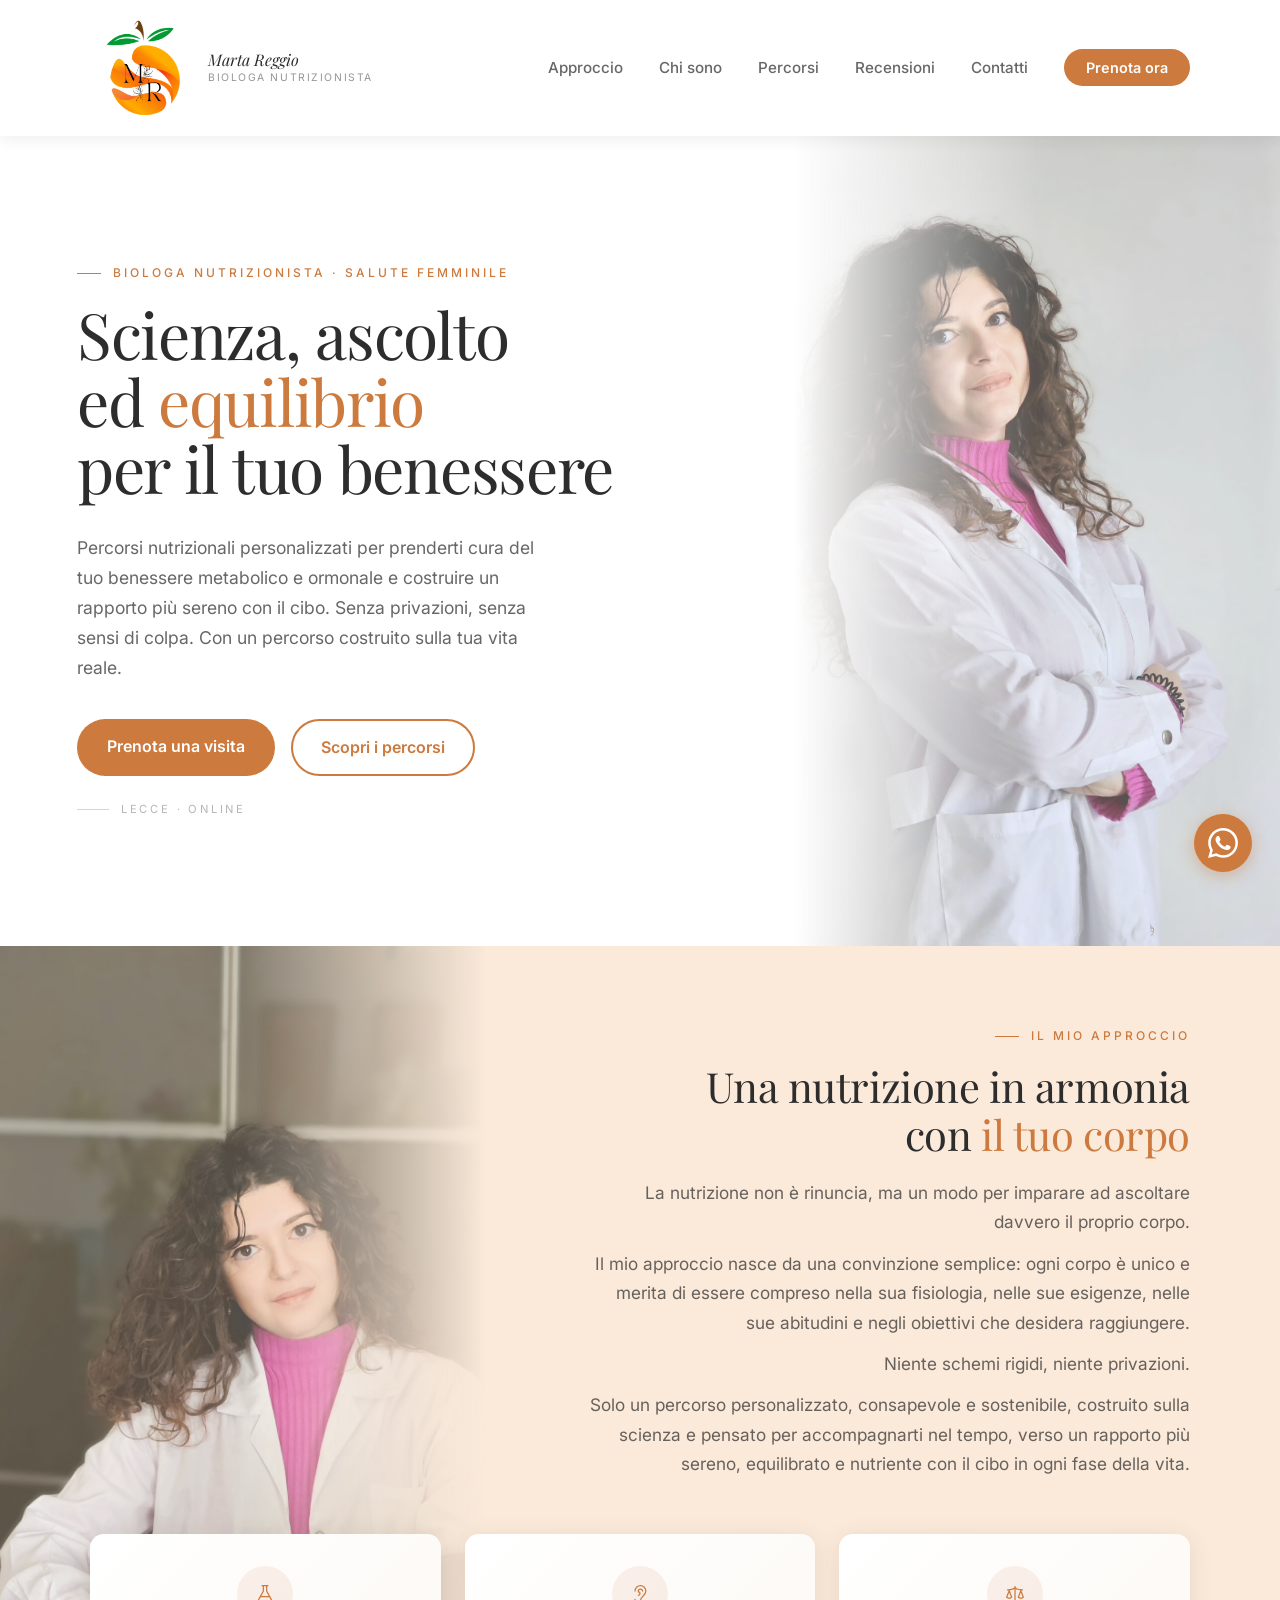
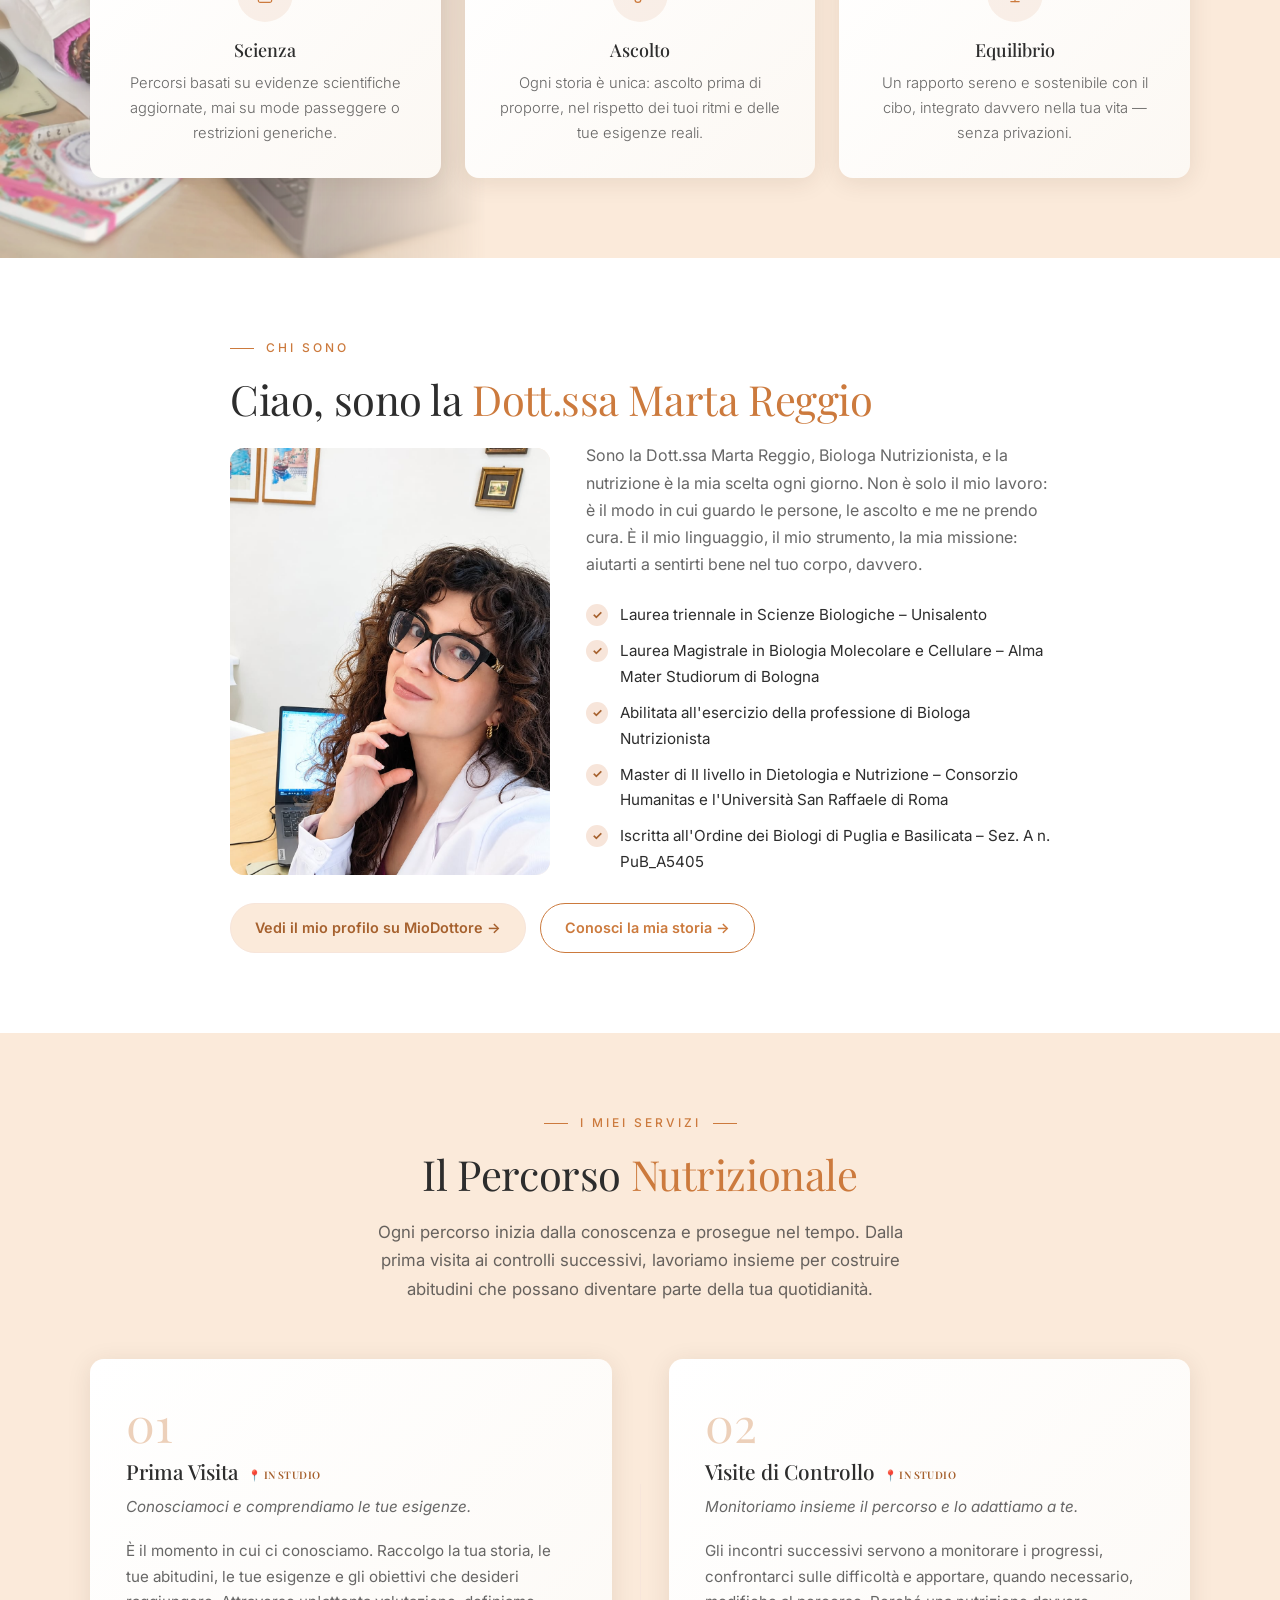
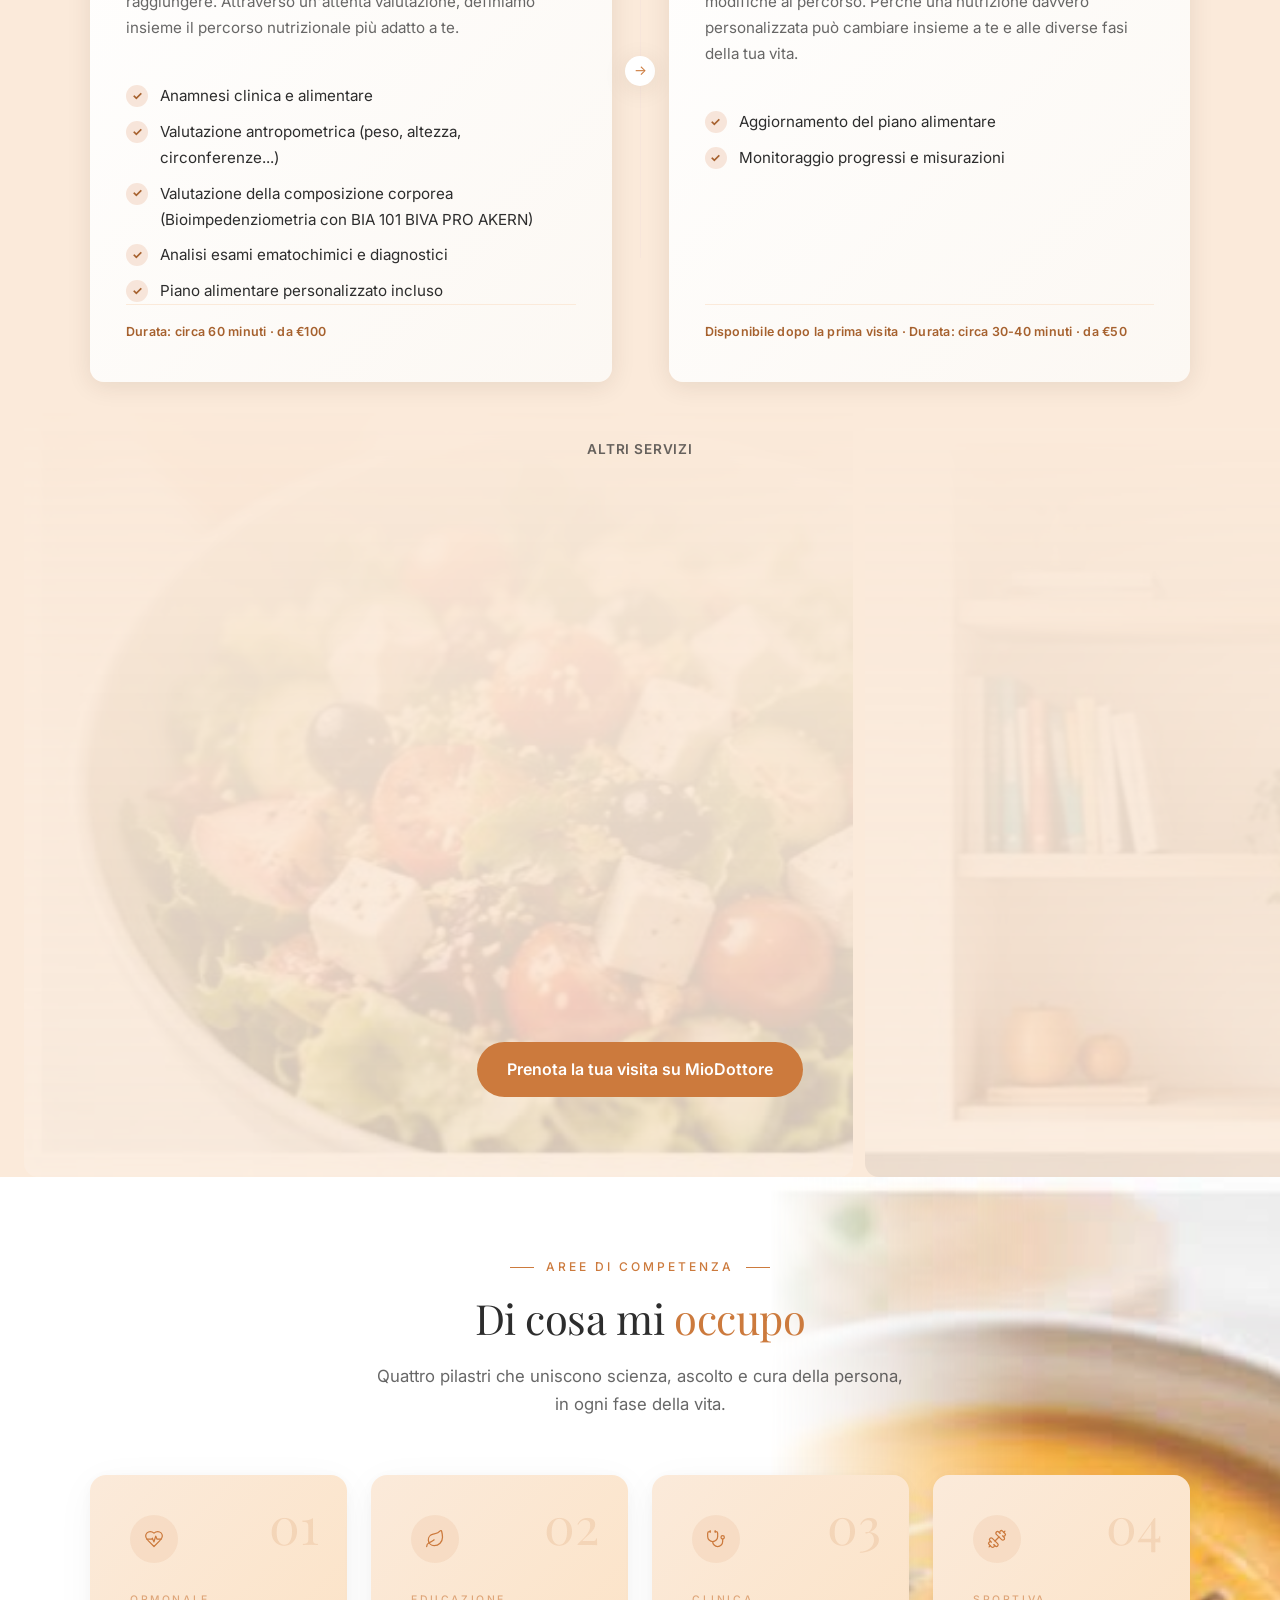
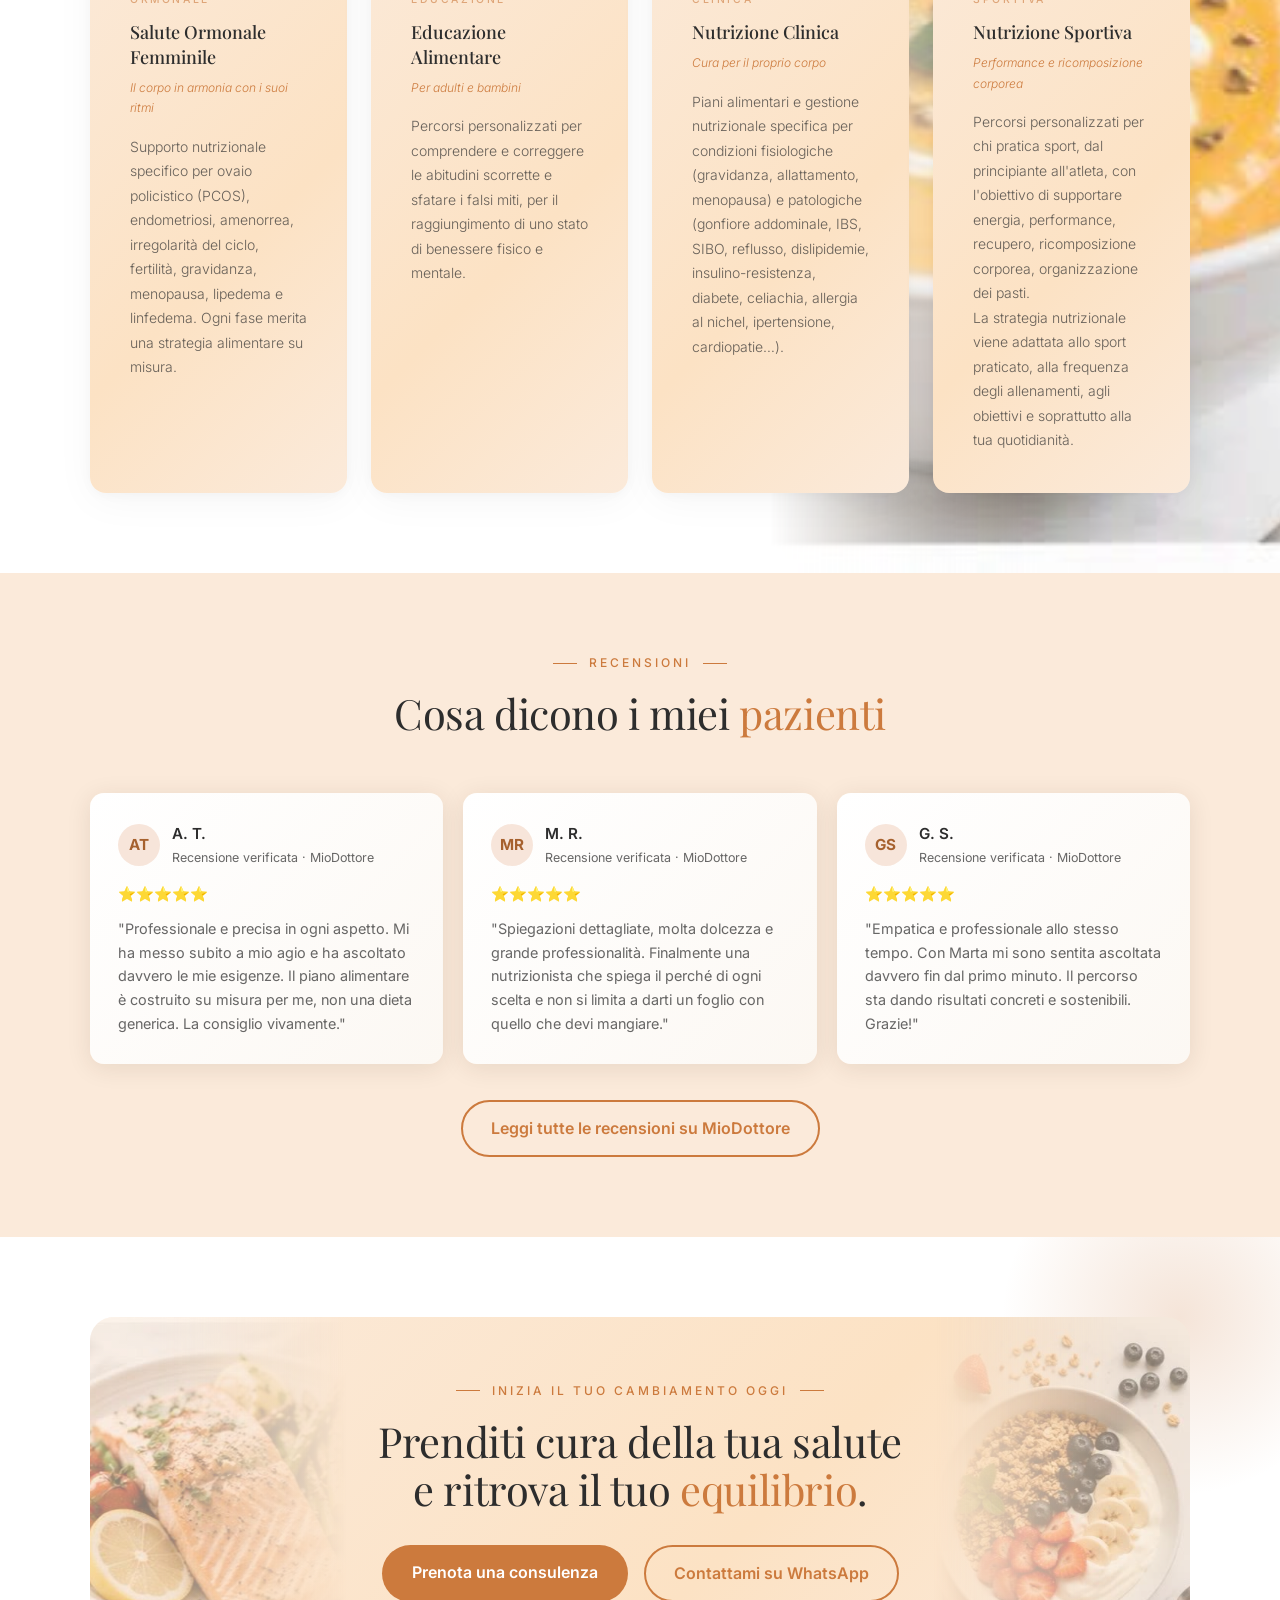
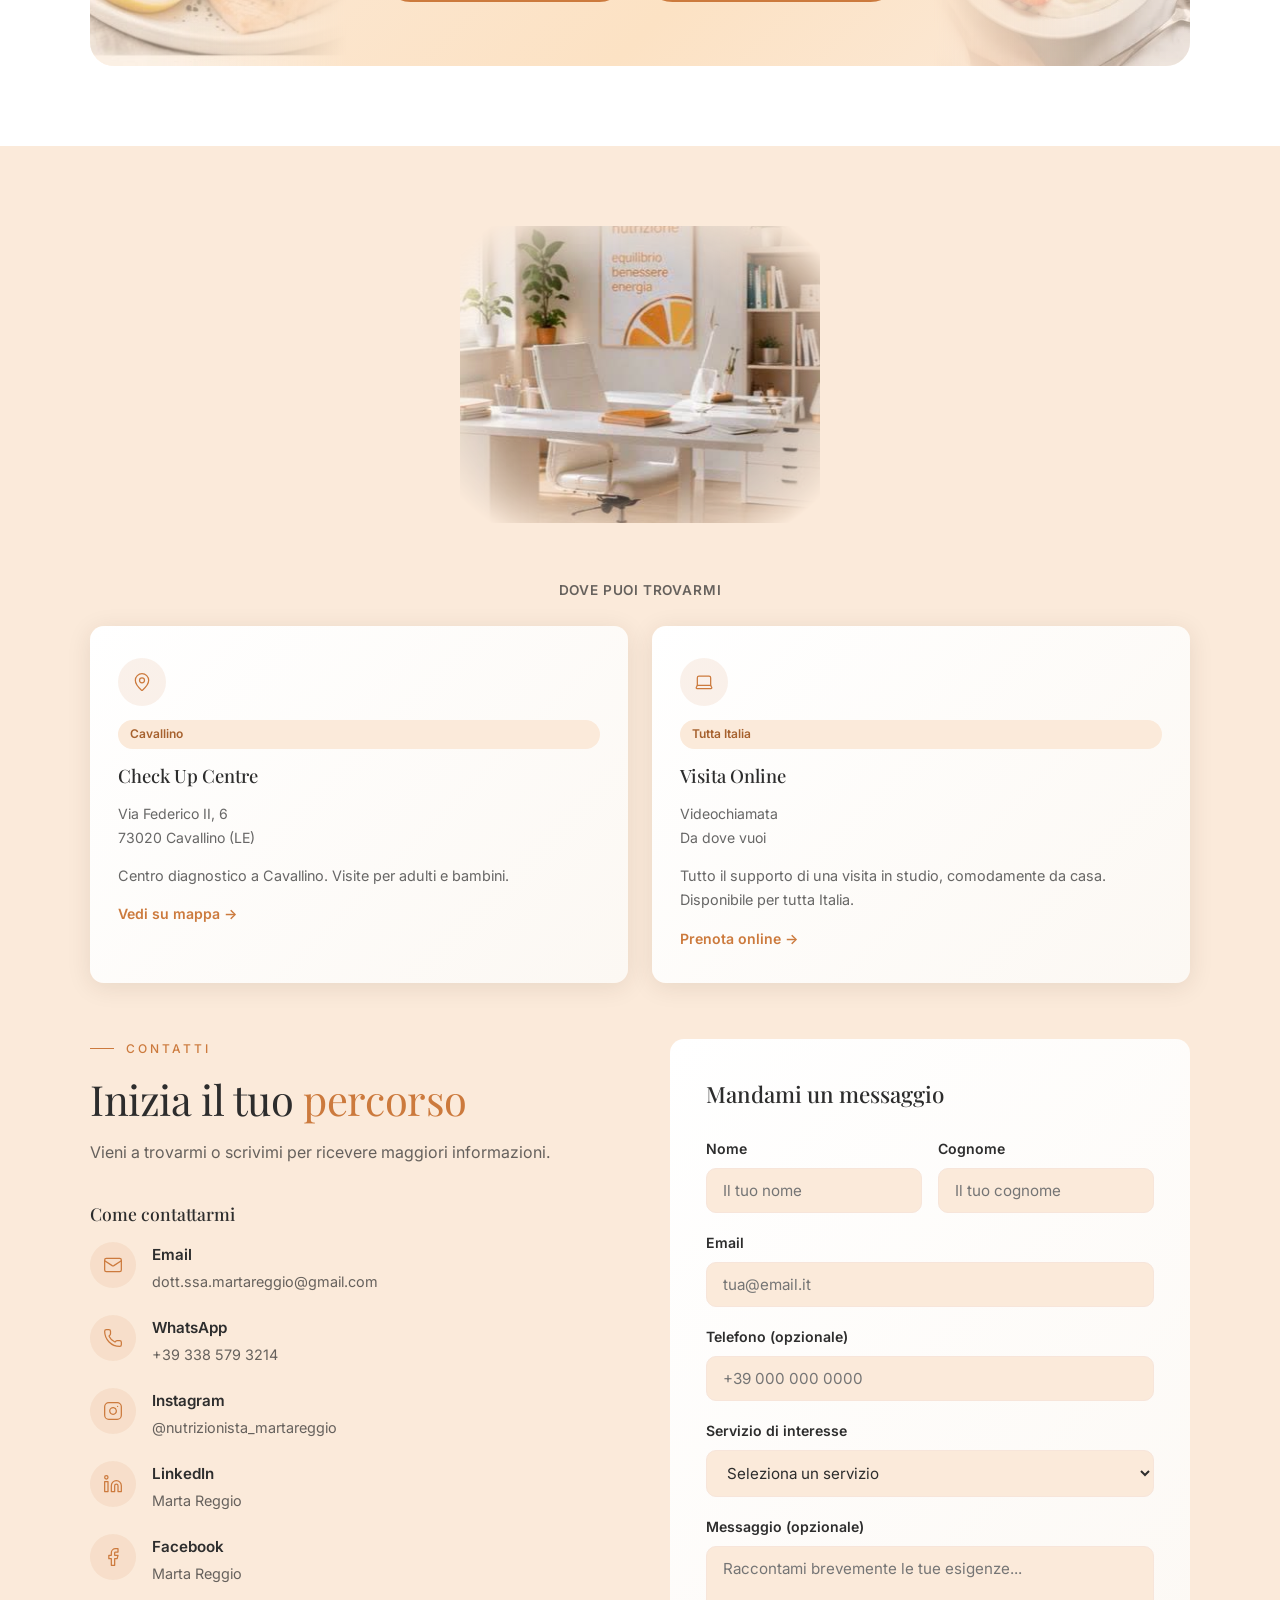
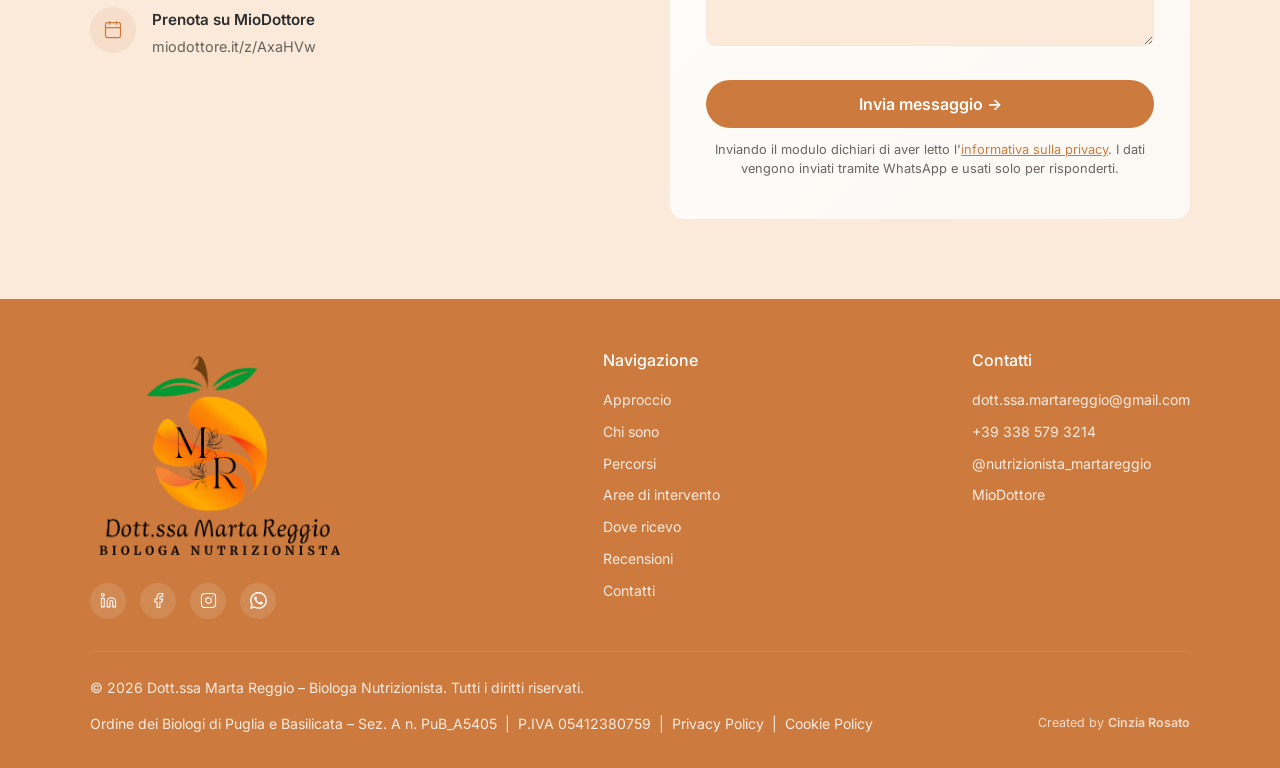
==== commit da1589e3: "Aggiunge informativa privacy sotto il pulsante del form contatti Co-Authored-By: Claude Opus 5.5 <no" ====
--- a/index.html
+++ b/index.html
@@ -514,6 +514,7 @@
             <textarea id="messaggio" name="messaggio" placeholder="Raccontami brevemente le tue esigenze..."></textarea>
           </div>
           <button type="submit" class="btn-form">Invia messaggio →</button>
+          <p style="font-size:.8rem;color:var(--text-light);text-align:center;margin-top:12px;line-height:1.5;">Inviando il modulo dichiari di aver letto l'<a href="privacy-policy.html" target="_blank" style="color:var(--primary);text-decoration:underline;">informativa sulla privacy</a>. I dati vengono inviati tramite WhatsApp e usati solo per risponderti.</p>
         </form>
       </div>
     </div>
--- a/css/style.css
+++ b/css/style.css
@@ -1 +1 @@
-:root{--primary:#CC7A3D;--primary-light:#F7E5DA;--primary-dark:#A6612E;--bg:#FBF6EF;--bg-section:#FBEADA;--text:#2D2D2D;--text-light:rgba(45,45,45,.72);--accent:var(--primary-dark);--accent-light:var(--icon-tint);--white:#FFFFFF;--shadow:0 4px 24px rgba(60,40,20,.10);--radius:14px;--gradient-peach:linear-gradient(135deg, #FBEADA 0%, #FCE2C4 60%, #FBEADA 100%);--gradient-white:linear-gradient(135deg, #FFFFFF 0%, #FCF8F3 100%);--icon-tint:rgba(204,122,61,.10);--text-65:rgba(45,45,45,.72);--text-60:rgba(45,45,45,.72);--text-50:rgba(45,45,45,.5);--text-35:rgba(45,45,45,.35)}*,::after,::before{box-sizing:border-box;margin:0;padding:0}html{scroll-behavior:smooth}body{font-family:Inter,sans-serif;background:var(--bg);color:var(--text);line-height:1.7;font-weight:400}img{max-width:100%;display:block}a{color:inherit;text-decoration:none}section{padding:80px 24px;position:relative;overflow:hidden}.container{max-width:1100px;margin:0 auto;position:relative;z-index:1}h1{font-family:'Playfair Display',Georgia,serif;font-weight:400;letter-spacing:-.02em;line-height:1.05}h2{font-family:'Playfair Display',Georgia,serif;font-weight:400;letter-spacing:-.01em;line-height:1.15}h3{font-family:'Playfair Display',Georgia,serif;font-weight:500;letter-spacing:normal;line-height:1.375}.eyebrow{display:flex;align-items:center;gap:12px;margin-bottom:16px}.eyebrow .dash{width:24px;height:1px;background:var(--primary);flex-shrink:0}.eyebrow p,.eyebrow span{font-size:.75rem;letter-spacing:.25em;text-transform:uppercase;color:var(--primary);font-weight:500}.cta-box .eyebrow,.section-header .eyebrow{justify-content:center}.card-icon svg,.contact-icon svg,.luogo-icon svg,.pillar-icon svg,.spec-icon svg{width:20px;height:20px;color:var(--primary);stroke-width:1.5}.bg-blob{position:absolute;border-radius:50%;pointer-events:none;z-index:0}.bg-blob.blob-primary{background:radial-gradient(circle,rgba(204,122,61,.2) 0,transparent 70%)}.bg-blob.blob-peach{background:radial-gradient(circle,rgba(255,255,255,.7) 0,transparent 70%)}[data-reveal].reveal-init{opacity:0;transform:translateY(16px);transition:opacity 1.15s cubic-bezier(.22,.61,.36,1),transform 1.15s cubic-bezier(.22,.61,.36,1);transition-delay:var(--reveal-delay, 0s)}[data-reveal].reveal-init.is-visible{opacity:1;transform:translateY(0)}.cards-grid [data-reveal]:nth-child(2){--reveal-delay:.05s}.cards-grid [data-reveal]:nth-child(3){--reveal-delay:.1s}.cards-grid [data-reveal]:nth-child(4){--reveal-delay:.15s}.cards-grid [data-reveal]:nth-child(5){--reveal-delay:.2s}.cards-grid [data-reveal]:nth-child(6){--reveal-delay:.25s}.pillars-grid [data-reveal]:nth-child(2),.spec-grid [data-reveal]:nth-child(2){--reveal-delay:.07s}.pillars-grid [data-reveal]:nth-child(3),.spec-grid [data-reveal]:nth-child(3){--reveal-delay:.14s}.pillars-grid [data-reveal]:nth-child(4),.spec-grid [data-reveal]:nth-child(4){--reveal-delay:.21s}.luoghi-grid [data-reveal]:nth-child(2){--reveal-delay:.07s}.luoghi-grid [data-reveal]:nth-child(3){--reveal-delay:.14s}.reviews-grid [data-reveal]:nth-child(2){--reveal-delay:.07s}.reviews-grid [data-reveal]:nth-child(3){--reveal-delay:.14s}@media (prefers-reduced-motion:reduce){[data-reveal].reveal-init{opacity:1;transform:none;transition:none}}nav{position:sticky;top:0;z-index:100;background:var(--white);box-shadow:0 2px 16px rgba(46,31,15,.08);padding:0 24px}.nav-inner{max-width:1100px;margin:0 auto;display:flex;align-items:center;justify-content:space-between;height:136px}.nav-logo{display:flex;align-items:center;gap:12px}.nav-logo-img{width:106px;height:106px;border-radius:50%;object-fit:cover;display:block}.nav-wordmark{padding:16px 0}.nav-wordmark .name{font-family:'Playfair Display',serif;font-style:italic;font-size:1rem;color:var(--text);line-height:1.2}.nav-wordmark .role{font-size:.65rem;color:rgba(45,45,45,.5);letter-spacing:.15em;text-transform:uppercase}.nav-links{display:flex;align-items:center;gap:36px;list-style:none}.nav-links a{font-size:.95rem;font-weight:500;color:var(--text-light);transition:color .2s}.nav-links a:hover{color:var(--primary)}.btn-nav{background:var(--primary);color:var(--white)!important;padding:10px 22px;border-radius:30px;font-weight:600!important;font-size:.9rem!important;transition:background .2s,transform .15s!important}.btn-nav:hover{background:var(--primary-dark)!important;transform:translateY(-1px)}.hamburger{display:none;flex-direction:column;gap:5px;cursor:pointer;padding:6px}.hamburger span{display:block;width:24px;height:2px;background:var(--text);border-radius:2px;transition:.3s}.nav-mobile{display:none}#home{padding:0;background:var(--white);min-height:90vh;display:flex;align-items:center}.hero-bg-photo{position:absolute;top:0;right:0;bottom:0;width:40%;background-image:url('../img/foto-marta-hero.jpg');background-size:cover;background-position:top center;-webkit-mask-image:linear-gradient(to left,rgba(0,0,0,.95) 48%,transparent 95%);mask-image:linear-gradient(to left,rgba(0,0,0,.95) 48%,transparent 95%);opacity:.75;z-index:0;pointer-events:none}.storia-intro-box{position:relative;overflow:hidden;background:var(--gradient-peach);border-radius:24px;padding:64px 40px;text-align:center}.storia-intro-box>*{position:relative;z-index:1}.storia-intro-photo{position:absolute;top:0;bottom:0;width:26%;background-size:cover;background-position:top center;opacity:.55;z-index:0;pointer-events:none}.storia-intro-photo.left{left:0;background-image:url('../img/foto-marta-chisono.jpg');-webkit-mask-image:linear-gradient(to right,rgba(0,0,0,.85) 25%,transparent 90%);mask-image:linear-gradient(to right,rgba(0,0,0,.85) 25%,transparent 90%)}.storia-intro-photo.right{right:0;background-image:url('../img/foto-marta-storia2.jpg');-webkit-mask-image:linear-gradient(to left,rgba(0,0,0,.85) 25%,transparent 90%);mask-image:linear-gradient(to left,rgba(0,0,0,.85) 25%,transparent 90%)}.storia-intro-sub{color:var(--text-light);max-width:480px;margin:0 auto}@media (max-width:900px){.storia-intro-box{padding-top:210px}.storia-intro-photo{top:0;bottom:auto;height:190px;width:50%;opacity:.5}.storia-intro-photo.left{-webkit-mask-image:linear-gradient(to bottom,rgba(0,0,0,.85) 30%,transparent 95%);mask-image:linear-gradient(to bottom,rgba(0,0,0,.85) 30%,transparent 95%)}.storia-intro-photo.right{-webkit-mask-image:linear-gradient(to bottom,rgba(0,0,0,.85) 30%,transparent 95%);mask-image:linear-gradient(to bottom,rgba(0,0,0,.85) 30%,transparent 95%)}}.hero-bg-fade{position:absolute;inset:0;z-index:0;pointer-events:none;background:linear-gradient(to right,var(--white) 0,rgba(255,255,255,.75) 24%,transparent 52%)}.hero-inner{padding:100px clamp(24px,6vw,90px);position:relative;z-index:1}.hero-text{max-width:600px}.hero-title{font-size:clamp(2.4rem, 5vw, 4.2rem);font-weight:400;color:var(--text);margin-bottom:32px}.hero-title em{font-style:normal;color:var(--primary)}.hero-sub{font-size:1.1rem;color:var(--text-light);margin-bottom:36px;max-width:460px}.hero-ctas{display:flex;gap:16px;flex-wrap:wrap}.btn-primary{background:var(--primary);color:var(--white);padding:14px 30px;border-radius:30px;font-weight:600;font-size:1rem;transition:background .2s,transform .15s;cursor:pointer;border:none;display:inline-block}.btn-primary:hover{background:var(--primary-dark);transform:translateY(-2px)}.btn-outline{background:0 0;color:var(--primary);padding:13px 28px;border-radius:30px;font-weight:600;font-size:1rem;border:2px solid var(--primary);transition:all .2s;cursor:pointer;display:inline-block}.btn-outline:hover{background:var(--primary);color:var(--white);transform:translateY(-2px)}.hero-trust{display:flex;align-items:center;gap:8px;margin-top:30px;font-size:.88rem;color:var(--text-light)}.hero-trust strong{color:var(--primary);font-weight:600}.hero-locationline{display:flex;align-items:center;gap:12px;margin-top:24px}.hero-locationline .dash{width:32px;height:1px;background:rgba(45,45,45,.2)}.hero-locationline p{font-size:.7rem;letter-spacing:.25em;text-transform:uppercase;color:rgba(45,45,45,.35)}#chi-sono{background:var(--white)}.chisono-inner{max-width:820px;margin:0 auto}.chisono-photo{width:100%;max-width:340px;aspect-ratio:3/4;border-radius:var(--radius);background:var(--bg-section);display:flex;align-items:center;justify-content:center;overflow:hidden;margin:0 auto 24px}@media (min-width:901px){.chisono-photo{float:left;width:320px;margin:6px 36px 20px 0}}.chisono-photo img{width:100%;height:100%;object-fit:cover;object-position:top center}.section-title{font-size:clamp(1.8rem, 3.5vw, 2.6rem);margin-bottom:20px}.section-title em{font-style:normal;color:var(--primary)}.chisono-text p{color:var(--text-light);margin-bottom:16px}.qualifiche{list-style:none;margin-top:24px;display:flex;flex-direction:column;gap:10px}.qualifiche li{display:flex;align-items:flex-start;gap:12px;font-size:.95rem;color:var(--text)}.qualifiche li::before{content:"✓";background:var(--primary-light);color:var(--primary-dark);width:22px;height:22px;border-radius:50%;display:flex;align-items:center;justify-content:center;font-size:.75rem;font-weight:700;flex-shrink:0;margin-top:2px}.chisono-ctas{display:flex;flex-wrap:wrap;gap:14px;margin-top:28px}.miodottore-btn{display:inline-block;background:var(--bg-section);color:var(--primary-dark);padding:12px 24px;border-radius:30px;font-weight:600;font-size:.9rem;border:1.5px solid var(--primary-light);transition:all .2s}.miodottore-btn:hover{background:var(--primary);color:var(--white);border-color:var(--primary)}.story-btn{display:inline-block;background:0 0;color:var(--primary);padding:12px 24px;border-radius:30px;font-weight:600;font-size:.9rem;border:1.5px solid var(--primary);transition:all .2s}.story-btn:hover{background:var(--primary);color:var(--white)}#approccio{background:var(--bg-section)}.approccio-bg-photo{position:absolute;top:0;left:0;bottom:0;width:40%;background-image:url('../img/foto-marta-approccio.jpg');background-size:cover;background-position:top center;-webkit-mask-image:linear-gradient(to right,rgba(0,0,0,.95) 48%,transparent 95%);mask-image:linear-gradient(to right,rgba(0,0,0,.95) 48%,transparent 95%);opacity:.75;z-index:0;pointer-events:none}.approccio-bg-fade{position:absolute;inset:0;z-index:0;pointer-events:none;background:linear-gradient(to left,var(--bg-section) 0,rgba(251,234,218,.7) 24%,transparent 52%)}#approccio .section-header{text-align:right;margin-left:auto;max-width:600px}#approccio .section-header .eyebrow{justify-content:flex-end}#approccio .section-header p{max-width:none;margin:12px 0 0 0;font-size:1.08rem}@media (max-width:900px){#approccio .section-header{text-align:center;margin-left:unset;max-width:none}#approccio .section-header .eyebrow{justify-content:center}#approccio .section-header p{margin:12px auto 0;max-width:540px}.approccio-bg-photo{width:65%;opacity:.18}}.pillars-grid{display:grid;grid-template-columns:repeat(3,1fr);gap:24px}.pillars-grid.compact .pillar-card{background:var(--gradient-white);padding:32px 26px;text-align:center}.pillar-card{position:relative;border-radius:var(--radius);box-shadow:var(--shadow);transition:transform .5s,box-shadow .5s}.pillar-card:hover{transform:translateY(-8px);box-shadow:0 14px 36px rgba(60,40,20,.14)}.pillars-grid.featured .pillar-card:hover{box-shadow:0 8px 40px rgba(0,0,0,.04),0 2px 12px rgba(0,0,0,.03)}.pillars-grid.compact .pillar-icon{width:56px;height:56px;margin:0 auto 16px;border-radius:50%;background:var(--icon-tint);display:flex;align-items:center;justify-content:center;font-size:1.6rem}.pillars-grid.compact h3{font-size:1.125rem;margin-bottom:8px}.pillars-grid.compact p{font-size:.92rem;color:var(--text-65);font-weight:300}.pillars-grid.featured .pillar-card{background:var(--gradient-peach);padding:32px;border-radius:16px;box-shadow:0 8px 40px rgba(0,0,0,.04),0 2px 12px rgba(0,0,0,.03);display:flex;flex-direction:column;overflow:hidden}@media (min-width:768px){.pillars-grid.featured .pillar-card{padding:40px}}.pillars-grid.featured .pillar-num{position:absolute;top:24px;right:28px;font-family:'Playfair Display',serif;font-size:3.2rem;font-weight:200;line-height:1;color:var(--primary);opacity:.16;user-select:none;pointer-events:none}.pillars-grid.featured .pillar-icon{width:48px;height:48px;border-radius:50%;background:var(--icon-tint);display:flex;align-items:center;justify-content:center;margin-bottom:28px}.pillars-grid.featured .pillar-tag{font-size:.65rem;letter-spacing:.25em;text-transform:uppercase;color:rgba(204,122,61,.6);font-weight:500;margin-bottom:12px}.pillars-grid.featured h3{font-size:1.125rem;margin-bottom:8px}.pillars-grid.featured .pillar-lead{color:var(--primary);font-weight:300;font-style:italic;font-size:.75rem;margin-bottom:16px}.pillars-grid.featured p.pillar-desc{color:var(--text-60);font-size:.875rem;line-height:1.75;font-weight:300}.pillars-grid.featured .pillar-hoverline{position:absolute;bottom:0;left:0;right:0;height:2px;border-radius:0 0 16px 16px;background:linear-gradient(to right,rgba(204,122,61,0) 0,rgba(204,122,61,.4) 50%,rgba(204,122,61,0) 100%);opacity:0;transition:opacity .5s}.pillars-grid.featured .pillar-card:hover .pillar-hoverline{opacity:1}.spec-secondary-title{text-align:center;font-size:.85rem;font-weight:600;letter-spacing:.06em;text-transform:uppercase;color:var(--text-light);margin:56px 0 24px}.pillars-grid.featured{grid-template-columns:repeat(4,1fr)}@media (max-width:1100px){.pillars-grid.featured{grid-template-columns:repeat(2,1fr)}}@media (max-width:700px){.pillars-grid.featured{grid-template-columns:1fr}}@media (max-width:900px){.pillars-grid{grid-template-columns:1fr}}#percorsi{background:var(--bg-section)}.steps-grid{display:grid;grid-template-columns:1fr auto 1fr;gap:28px;align-items:stretch;margin-bottom:56px}.step-card{background:var(--gradient-white);border-radius:var(--radius);padding:40px 36px;box-shadow:var(--shadow);display:flex;flex-direction:column}.step-num{font-family:'Playfair Display',serif;font-size:3rem;color:rgba(204,122,61,.35);font-weight:400;line-height:1;margin-bottom:10px}.step-card h3{font-size:1.3rem;font-weight:500;margin-bottom:12px}.step-card p{color:var(--text-light);font-size:.95rem;margin-bottom:18px}.step-meta{font-size:.78rem;color:var(--primary-dark);font-weight:600;letter-spacing:.02em;padding-top:16px;border-top:1px solid var(--bg-section);margin-top:auto}.step-location{font-size:.65rem;font-weight:600;letter-spacing:.04em;text-transform:uppercase;color:var(--primary-dark);vertical-align:middle;margin-left:4px}.card-subtitle,.step-subtitle{font-style:italic;color:var(--primary);font-size:.85rem;margin:-4px 0 10px}.step-connector{width:1px;background:var(--primary-light);position:relative;align-self:center;height:60%}.step-connector::after{content:"→";position:absolute;top:50%;left:50%;transform:translate(-50%,-50%);color:var(--primary);background:var(--white);width:30px;height:30px;border-radius:50%;display:flex;align-items:center;justify-content:center;font-size:.85rem;box-shadow:var(--shadow)}@media (max-width:768px){.steps-grid{grid-template-columns:1fr}.step-connector{width:60%;height:1px;margin:0 auto}.step-connector::after{content:"↓"}}.section-header{text-align:center;margin-bottom:56px}.section-header p{color:var(--text-light);max-width:540px;margin:12px auto 0;font-size:1.05rem}.cards-grid{display:grid;grid-template-columns:repeat(auto-fit,minmax(240px,1fr));gap:24px}.card{background:var(--gradient-white);border-radius:var(--radius);padding:32px 28px;box-shadow:var(--shadow);transition:transform .2s,box-shadow .2s;display:flex;flex-direction:column;gap:14px;cursor:pointer}.card:hover{transform:translateY(-6px);box-shadow:0 12px 36px rgba(60,40,20,.14)}.card-icon{width:48px;height:48px;border-radius:50%;background:var(--icon-tint);display:flex;align-items:center;justify-content:center;margin-bottom:4px}.card h3{font-size:1.15rem;font-weight:500}.card-desc{color:var(--text-light);font-size:.93rem;flex:1}.card-meta{display:flex;flex-direction:column;gap:6px;padding-top:14px;border-top:1px solid var(--bg-section)}.card-meta span{font-size:.82rem;color:var(--text-light);display:flex;align-items:center;gap:7px}.card-meta span::before{content:"";width:6px;height:6px;border-radius:50%;background:var(--primary-light);flex-shrink:0}.card-price{font-size:1.1rem;font-weight:700;color:var(--primary);font-family:Inter,sans-serif;margin-top:4px}.card.featured{background:var(--primary);color:var(--white)}.card.featured .card-desc,.card.featured .card-meta span{color:rgba(255,255,255,.8)}.card.featured .card-icon{background:rgba(255,255,255,.2)}.card.featured .card-meta{border-top-color:rgba(255,255,255,.2)}.card.featured .card-meta span::before{background:rgba(255,255,255,.5)}.card.featured .card-price{color:var(--white)}.percorsi-bg-gallery{position:absolute;left:0;right:0;bottom:0;height:45%;display:flex;gap:12px;padding:0 24px;opacity:.16;z-index:0;pointer-events:none;-webkit-mask-image:linear-gradient(to top,#000 0%,transparent 100%);mask-image:linear-gradient(to top,#000 0%,transparent 100%)}.percorsi-bg-gallery img{flex:1;width:100%;height:100%;object-fit:cover;border-radius:var(--radius)}@media (max-width:768px){.percorsi-bg-gallery{display:none}}@media (max-width:700px){.percorsi-gallery{grid-template-columns:1fr}}.section-photo-banner{width:min(360px,75%);aspect-ratio:4/3.3;margin:0 auto 48px;-webkit-mask-image:radial-gradient(ellipse 65% 65% at center,#000 55%,transparent 100%);mask-image:radial-gradient(ellipse 65% 65% at center,#000 55%,transparent 100%);opacity:.9}.section-photo-banner img{width:100%;height:100%;object-fit:cover;display:block}#specializzazioni{background:var(--white)}.spec-bg-photo{position:absolute;top:0;right:0;bottom:0;width:42%;background-image:url('../img/banner-specializzazioni.jpg');background-size:cover;background-position:center;-webkit-mask-image:linear-gradient(to left,rgba(0,0,0,.95) 45%,transparent 95%);mask-image:linear-gradient(to left,rgba(0,0,0,.95) 45%,transparent 95%);opacity:.8;z-index:0;pointer-events:none}.spec-bg-fade{position:absolute;inset:0;z-index:0;pointer-events:none;background:linear-gradient(to right,var(--white) 0,rgba(255,255,255,.75) 26%,transparent 55%)}@media (max-width:900px){.spec-bg-photo{width:65%;opacity:.18}}.spec-grid{display:grid;grid-template-columns:repeat(auto-fit,minmax(200px,1fr));gap:20px;margin-top:48px}.spec-item{background:var(--gradient-white);box-shadow:var(--shadow);border-radius:var(--radius);padding:28px 24px;display:flex;flex-direction:column;gap:12px;transition:transform .2s}.spec-item:hover{transform:translateY(-4px)}.spec-icon{width:48px;height:48px;border-radius:50%;background:var(--icon-tint);display:flex;align-items:center;justify-content:center}.spec-item h4{font-family:Inter,sans-serif;font-weight:500;font-size:1.05rem;color:var(--text)}.spec-item p{font-size:.87rem;color:var(--text-light)}.dove-ricevo-block{margin-bottom:56px}.luoghi-grid{display:grid;grid-template-columns:repeat(auto-fit,minmax(280px,1fr));gap:24px;margin-top:24px}.luogo-card{background:var(--gradient-white);border-radius:var(--radius);padding:32px 28px;box-shadow:var(--shadow);display:flex;flex-direction:column;gap:14px}.luogo-icon{width:48px;height:48px;border-radius:50%;background:var(--icon-tint);display:flex;align-items:center;justify-content:center}.luogo-card h3{font-size:1.15rem;font-weight:500}.luogo-card p{font-size:.9rem;color:var(--text-light)}.luogo-card address{font-style:normal;font-size:.88rem;color:var(--text-light)}.luogo-tag{display:inline-block;background:var(--bg-section);color:var(--accent);font-size:.75rem;font-weight:600;padding:4px 12px;border-radius:20px}#testimonianze{background:var(--bg-section)}.reviews-stars{display:flex;gap:4px;margin-bottom:8px;font-size:1.1rem}.reviews-meta{display:flex;align-items:center;gap:16px;margin-bottom:48px;flex-wrap:wrap}.reviews-meta .rating{font-size:2.5rem;font-weight:600;color:var(--primary);font-family:Inter,sans-serif}.reviews-meta .rating-info p{color:var(--text-light);font-size:.9rem}.reviews-grid{display:grid;grid-template-columns:repeat(auto-fit,minmax(280px,1fr));gap:20px}.review-card{background:var(--gradient-white);border-radius:var(--radius);padding:28px;box-shadow:var(--shadow)}.review-header{display:flex;align-items:center;gap:12px;margin-bottom:14px}.review-avatar{width:42px;height:42px;border-radius:50%;background:var(--primary-light);display:flex;align-items:center;justify-content:center;font-weight:700;color:var(--primary-dark);font-size:.95rem}.review-name{font-weight:600;font-size:.95rem}.review-date{font-size:.78rem;color:var(--text-light)}.review-stars{font-size:.9rem;margin-bottom:10px}.review-text{font-size:.9rem;color:var(--text-light);line-height:1.65}#cta-finale{background:var(--white)}.cta-box{position:relative;overflow:hidden;background:var(--gradient-peach);border-radius:24px;padding:64px 40px;text-align:center}.cta-box .section-title{max-width:640px;margin:0 auto 32px}.cta-box .hero-ctas{justify-content:center}.cta-box>*{position:relative;z-index:1}.cta-photo{position:absolute;top:0;bottom:0;width:26%;background-size:cover;background-position:top center;opacity:.55;z-index:0;pointer-events:none}.cta-photo.left{left:0;background-image:url('../img/foto-marta-cta1.jpg');-webkit-mask-image:linear-gradient(to right,rgba(0,0,0,.85) 25%,transparent 90%);mask-image:linear-gradient(to right,rgba(0,0,0,.85) 25%,transparent 90%)}.cta-photo.right{right:0;background-image:url('../img/foto-marta-cta2.jpg');-webkit-mask-image:linear-gradient(to left,rgba(0,0,0,.85) 25%,transparent 90%);mask-image:linear-gradient(to left,rgba(0,0,0,.85) 25%,transparent 90%)}@media (max-width:900px){.cta-box{padding-top:210px}.cta-photo{top:0;bottom:auto;height:190px;width:50%;opacity:.5}.cta-photo.left{-webkit-mask-image:linear-gradient(to bottom,rgba(0,0,0,.85) 30%,transparent 95%);mask-image:linear-gradient(to bottom,rgba(0,0,0,.85) 30%,transparent 95%)}.cta-photo.right{-webkit-mask-image:linear-gradient(to bottom,rgba(0,0,0,.85) 30%,transparent 95%);mask-image:linear-gradient(to bottom,rgba(0,0,0,.85) 30%,transparent 95%)}}#contatti{background:var(--bg-section)}.contatti-inner{display:grid;grid-template-columns:1fr 1fr;gap:60px}.contatti-info h2{margin-bottom:16px}.contatti-info>p{color:var(--text-light);margin-bottom:36px}.contact-items{display:flex;flex-direction:column;gap:20px}.contact-item{display:flex;gap:16px;align-items:flex-start}.contact-icon{width:46px;height:46px;border-radius:50%;background:var(--icon-tint);display:flex;align-items:center;justify-content:center;flex-shrink:0}.contact-item h4{font-family:Inter,sans-serif;font-weight:600;font-size:.95rem}.contact-item a,.contact-item p{color:var(--text-light);font-size:.9rem;transition:color .2s}.contact-item a:hover{color:var(--primary)}.contact-form{background:var(--gradient-white);border-radius:var(--radius);padding:40px 36px}.contact-form h3{margin-bottom:28px;font-size:1.4rem}.form-group{margin-bottom:18px}.form-group label{display:block;font-size:.88rem;font-weight:600;margin-bottom:7px;color:var(--text)}.form-group input,.form-group select,.form-group textarea{width:100%;padding:12px 16px;border:1.5px solid var(--primary-light);border-radius:10px;background:var(--bg-section);font-family:Inter,sans-serif;font-size:.95rem;color:var(--text);transition:border-color .2s;outline:0}.form-group input:focus,.form-group select:focus,.form-group textarea:focus{border-color:var(--primary)}.form-group textarea{resize:vertical;min-height:100px}.form-row{display:grid;grid-template-columns:1fr 1fr;gap:16px}.btn-form{width:100%;padding:14px;background:var(--primary);color:var(--white);border:none;border-radius:30px;font-family:Inter,sans-serif;font-size:1rem;font-weight:600;cursor:pointer;transition:background .2s,transform .15s;margin-top:8px}.btn-form:hover{background:var(--primary-dark);transform:translateY(-1px)}footer{background:var(--primary);color:rgba(255,255,255,.85);padding:48px 24px 32px;font-size:.88rem}.footer-inner{max-width:1100px;margin:0 auto;display:flex;flex-wrap:wrap;justify-content:space-between;align-items:flex-start;gap:32px;margin-bottom:32px}.footer-logo-full{width:260px;height:auto;display:block;margin-bottom:4px}.footer-brand p{margin-top:10px;max-width:260px;line-height:1.6}.footer-social{display:flex;gap:14px;margin-top:18px}.footer-social a{width:36px;height:36px;border-radius:50%;background:rgba(255,255,255,.12);display:flex;align-items:center;justify-content:center;transition:background .2s,transform .2s}.footer-social a:hover{background:rgba(255,255,255,.25);transform:translateY(-2px)}.footer-social svg{width:17px;height:17px;color:var(--white)}.footer-links h4{color:var(--white);font-family:Inter,sans-serif;font-weight:500;font-size:1rem;margin-bottom:14px}.footer-links ul{list-style:none;display:flex;flex-direction:column;gap:8px}.footer-links a{transition:color .2s}.footer-links a:hover{color:var(--primary-light)}.footer-bottom{max-width:1100px;margin:0 auto;border-top:1px solid rgba(255,255,255,.1);padding-top:24px;display:flex;flex-wrap:wrap;justify-content:space-between;gap:12px}.footer-bottom a{transition:color .2s}.footer-bottom a:hover{color:var(--primary-light)}.site-credit{font-size:.78rem;opacity:.85}.site-credit a{font-weight:600;text-decoration:none}.site-credit a:hover{text-decoration:underline}.legal-page{padding:150px 24px 90px;background:var(--white)}.legal-page .container{max-width:780px}.legal-page h1{font-size:clamp(2rem, 4vw, 2.6rem);margin-bottom:10px}.legal-updated{color:var(--text-light);font-size:.85rem;margin-bottom:40px}.legal-page h2{font-family:'Playfair Display',serif;font-size:1.3rem;font-weight:500;margin:40px 0 12px;color:var(--primary-dark)}.legal-page li,.legal-page p{color:var(--text);font-size:.97rem;line-height:1.75;margin-bottom:14px}.legal-page ul{padding-left:20px;margin-bottom:14px}.legal-page a{color:var(--primary);text-decoration:underline}.legal-note{background:var(--bg-section);border-radius:var(--radius);padding:12px 16px;font-size:.68rem;line-height:1.5;color:var(--text-light);margin-top:48px}.back-link{display:inline-block;margin-bottom:24px;font-size:.9rem;font-weight:600;color:var(--primary)}.wa-float{position:fixed;bottom:28px;right:28px;z-index:200;width:58px;height:58px;border-radius:50%;background:var(--primary);display:flex;align-items:center;justify-content:center;box-shadow:0 4px 16px rgba(204,122,61,.4);transition:transform .2s}.wa-float:hover{transform:scale(1.1)}.wa-float svg{width:30px;height:30px;fill:white}@media (max-width:768px){.nav-inner{height:88px}.nav-logo-img{width:68px;height:68px}.nav-wordmark{padding:8px 0}.nav-links{display:none}.hamburger{display:flex}.nav-mobile{display:flex;flex-direction:column;gap:0;background:var(--white);border-top:1px solid var(--bg-section);padding:12px 24px 24px}.nav-mobile.hidden{display:none}.nav-mobile li{list-style:none}.nav-mobile a{display:block;padding:14px 0;font-size:1rem;font-weight:500;color:var(--text-light);border-bottom:1px solid var(--bg-section)}.nav-mobile .btn-nav{margin-top:16px;display:inline-block;padding:13px 28px;text-align:center}#home{min-height:auto;align-items:flex-start}.hero-inner{padding:40px 24px}.hero-text{max-width:none}.hero-bg-photo{width:100%;opacity:.18;-webkit-mask-image:linear-gradient(to top,transparent 0%,rgba(0,0,0,.85) 55%);mask-image:linear-gradient(to top,transparent 0%,rgba(0,0,0,.85) 55%)}.contatti-inner{grid-template-columns:1fr;gap:40px}.form-row{grid-template-columns:1fr}section{padding:60px 20px}.contact-form{padding:28px 24px}}+:root{--primary:#CC7A3D;--primary-light:#F7E5DA;--primary-dark:#A6612E;--bg:#FBF6EF;--bg-section:#FBEADA;--text:#2D2D2D;--text-light:rgba(45,45,45,.72);--accent:var(--primary-dark);--accent-light:var(--icon-tint);--white:#FFFFFF;--shadow:0 4px 24px rgba(60,40,20,.10);--radius:14px;--gradient-peach:linear-gradient(135deg, #FBEADA 0%, #FCE2C4 60%, #FBEADA 100%);--gradient-white:linear-gradient(135deg, #FFFFFF 0%, #FCF8F3 100%);--icon-tint:rgba(204,122,61,.10);--text-65:rgba(45,45,45,.72);--text-60:rgba(45,45,45,.72);--text-50:rgba(45,45,45,.5);--text-35:rgba(45,45,45,.35)}*,::after,::before{box-sizing:border-box;margin:0;padding:0}html{scroll-behavior:smooth}body{font-family:Inter,sans-serif;background:var(--bg);color:var(--text);line-height:1.7;font-weight:400}img{max-width:100%;display:block}a{color:inherit;text-decoration:none}section{padding:80px 24px;position:relative;overflow:hidden}.container{max-width:1100px;margin:0 auto;position:relative;z-index:1}h1{font-family:'Playfair Display',Georgia,serif;font-weight:400;letter-spacing:-.02em;line-height:1.05}h2{font-family:'Playfair Display',Georgia,serif;font-weight:400;letter-spacing:-.01em;line-height:1.15}h3{font-family:'Playfair Display',Georgia,serif;font-weight:500;letter-spacing:normal;line-height:1.375}.eyebrow{display:flex;align-items:center;gap:12px;margin-bottom:16px}.eyebrow .dash{width:24px;height:1px;background:var(--primary);flex-shrink:0}.eyebrow p,.eyebrow span{font-size:.75rem;letter-spacing:.25em;text-transform:uppercase;color:var(--primary);font-weight:500}.cta-box .eyebrow,.section-header .eyebrow{justify-content:center}.card-icon svg,.contact-icon svg,.luogo-icon svg,.pillar-icon svg,.spec-icon svg{width:20px;height:20px;color:var(--primary);stroke-width:1.5}.bg-blob{position:absolute;border-radius:50%;pointer-events:none;z-index:0}.bg-blob.blob-primary{background:radial-gradient(circle,rgba(204,122,61,.2) 0,transparent 70%)}.bg-blob.blob-peach{background:radial-gradient(circle,rgba(255,255,255,.7) 0,transparent 70%)}[data-reveal].reveal-init{opacity:0;transform:translateY(16px);transition:opacity 1.15s cubic-bezier(.22,.61,.36,1),transform 1.15s cubic-bezier(.22,.61,.36,1);transition-delay:var(--reveal-delay, 0s)}[data-reveal].reveal-init.is-visible{opacity:1;transform:translateY(0)}.cards-grid [data-reveal]:nth-child(2){--reveal-delay:.05s}.cards-grid [data-reveal]:nth-child(3){--reveal-delay:.1s}.cards-grid [data-reveal]:nth-child(4){--reveal-delay:.15s}.cards-grid [data-reveal]:nth-child(5){--reveal-delay:.2s}.cards-grid [data-reveal]:nth-child(6){--reveal-delay:.25s}.pillars-grid [data-reveal]:nth-child(2),.spec-grid [data-reveal]:nth-child(2){--reveal-delay:.07s}.pillars-grid [data-reveal]:nth-child(3),.spec-grid [data-reveal]:nth-child(3){--reveal-delay:.14s}.pillars-grid [data-reveal]:nth-child(4),.spec-grid [data-reveal]:nth-child(4){--reveal-delay:.21s}.luoghi-grid [data-reveal]:nth-child(2){--reveal-delay:.07s}.luoghi-grid [data-reveal]:nth-child(3){--reveal-delay:.14s}.reviews-grid [data-reveal]:nth-child(2){--reveal-delay:.07s}.reviews-grid [data-reveal]:nth-child(3){--reveal-delay:.14s}@media (prefers-reduced-motion:reduce){[data-reveal].reveal-init{opacity:1;transform:none;transition:none}}nav{position:sticky;top:0;z-index:100;background:var(--white);box-shadow:0 2px 16px rgba(46,31,15,.08);padding:0 24px}.nav-inner{max-width:1100px;margin:0 auto;display:flex;align-items:center;justify-content:space-between;height:136px}.nav-logo{display:flex;align-items:center;gap:12px}.nav-logo-img{width:106px;height:106px;border-radius:50%;object-fit:cover;display:block}.nav-wordmark{padding:16px 0}.nav-wordmark .name{font-family:'Playfair Display',serif;font-style:italic;font-size:1rem;color:var(--text);line-height:1.2}.nav-wordmark .role{font-size:.65rem;color:rgba(45,45,45,.5);letter-spacing:.15em;text-transform:uppercase}.nav-links{display:flex;align-items:center;gap:36px;list-style:none}.nav-links a{font-size:.95rem;font-weight:500;color:var(--text-light);transition:color .2s}.nav-links a:hover{color:var(--primary)}.btn-nav{background:var(--primary);color:var(--white)!important;padding:10px 22px;border-radius:30px;font-weight:600!important;font-size:.9rem!important;transition:background .2s,transform .15s!important}.btn-nav:hover{background:var(--primary-dark)!important;transform:translateY(-1px)}.hamburger{display:none;flex-direction:column;gap:5px;cursor:pointer;padding:6px}.hamburger span{display:block;width:24px;height:2px;background:var(--text);border-radius:2px;transition:.3s}.nav-mobile{display:none}#home{padding:0;background:var(--white);min-height:90vh;display:flex;align-items:center}.hero-bg-photo{position:absolute;top:0;right:0;bottom:0;width:40%;background-image:url('../img/foto-marta-hero.jpg');background-size:cover;background-position:top center;-webkit-mask-image:linear-gradient(to left,rgba(0,0,0,.95) 48%,transparent 95%);mask-image:linear-gradient(to left,rgba(0,0,0,.95) 48%,transparent 95%);opacity:.75;z-index:0;pointer-events:none}.storia-intro-box{position:relative;overflow:hidden;background:var(--gradient-peach);border-radius:24px;padding:64px 40px;text-align:center}.storia-intro-box>*{position:relative;z-index:1}.storia-intro-photo{position:absolute;top:0;bottom:0;width:26%;background-size:cover;background-position:top center;opacity:.55;z-index:0;pointer-events:none}.storia-intro-photo.left{left:0;background-image:url('../img/foto-marta-storia2.jpg');-webkit-mask-image:linear-gradient(to right,rgba(0,0,0,.85) 25%,transparent 90%);mask-image:linear-gradient(to right,rgba(0,0,0,.85) 25%,transparent 90%)}.storia-intro-photo.right{right:0;background-image:url('../img/foto-marta-chisono.jpg');-webkit-mask-image:linear-gradient(to left,rgba(0,0,0,.85) 25%,transparent 90%);mask-image:linear-gradient(to left,rgba(0,0,0,.85) 25%,transparent 90%)}.storia-intro-sub{color:var(--text-light);max-width:480px;margin:0 auto}@media (max-width:900px){.storia-intro-box{padding-top:210px}.storia-intro-photo{top:0;bottom:auto;height:190px;width:50%;opacity:.5}.storia-intro-photo.left{-webkit-mask-image:linear-gradient(to bottom,rgba(0,0,0,.85) 30%,transparent 95%);mask-image:linear-gradient(to bottom,rgba(0,0,0,.85) 30%,transparent 95%)}.storia-intro-photo.right{-webkit-mask-image:linear-gradient(to bottom,rgba(0,0,0,.85) 30%,transparent 95%);mask-image:linear-gradient(to bottom,rgba(0,0,0,.85) 30%,transparent 95%)}}.hero-bg-fade{position:absolute;inset:0;z-index:0;pointer-events:none;background:linear-gradient(to right,var(--white) 0,rgba(255,255,255,.75) 24%,transparent 52%)}.hero-inner{padding:100px clamp(24px,6vw,90px);position:relative;z-index:1}.hero-text{max-width:600px}.hero-title{font-size:clamp(2.4rem, 5vw, 4.2rem);font-weight:400;color:var(--text);margin-bottom:32px}.hero-title em{font-style:normal;color:var(--primary)}.hero-sub{font-size:1.1rem;color:var(--text-light);margin-bottom:36px;max-width:460px}.hero-ctas{display:flex;gap:16px;flex-wrap:wrap}.btn-primary{background:var(--primary);color:var(--white);padding:14px 30px;border-radius:30px;font-weight:600;font-size:1rem;transition:background .2s,transform .15s;cursor:pointer;border:none;display:inline-block}.btn-primary:hover{background:var(--primary-dark);transform:translateY(-2px)}.btn-outline{background:0 0;color:var(--primary);padding:13px 28px;border-radius:30px;font-weight:600;font-size:1rem;border:2px solid var(--primary);transition:all .2s;cursor:pointer;display:inline-block}.btn-outline:hover{background:var(--primary);color:var(--white);transform:translateY(-2px)}.hero-trust{display:flex;align-items:center;gap:8px;margin-top:30px;font-size:.88rem;color:var(--text-light)}.hero-trust strong{color:var(--primary);font-weight:600}.hero-locationline{display:flex;align-items:center;gap:12px;margin-top:24px}.hero-locationline .dash{width:32px;height:1px;background:rgba(45,45,45,.2)}.hero-locationline p{font-size:.7rem;letter-spacing:.25em;text-transform:uppercase;color:rgba(45,45,45,.35)}#chi-sono{background:var(--white)}.chisono-inner{max-width:820px;margin:0 auto}.chisono-photo{width:100%;max-width:340px;aspect-ratio:3/4;border-radius:var(--radius);background:var(--bg-section);display:flex;align-items:center;justify-content:center;overflow:hidden;margin:0 auto 24px}@media (min-width:901px){.chisono-photo{float:left;width:320px;margin:6px 36px 20px 0}}.chisono-photo img{width:100%;height:100%;object-fit:cover;object-position:top center}.section-title{font-size:clamp(1.8rem, 3.5vw, 2.6rem);margin-bottom:20px}.section-title em{font-style:normal;color:var(--primary)}.chisono-text p{color:var(--text-light);margin-bottom:16px}.qualifiche{list-style:none;margin-top:24px;display:flex;flex-direction:column;gap:10px}.qualifiche li{display:flex;align-items:flex-start;gap:12px;font-size:.95rem;color:var(--text)}.qualifiche li::before{content:"✓";background:var(--primary-light);color:var(--primary-dark);width:22px;height:22px;border-radius:50%;display:flex;align-items:center;justify-content:center;font-size:.75rem;font-weight:700;flex-shrink:0;margin-top:2px}.chisono-ctas{display:flex;flex-wrap:wrap;gap:14px;margin-top:28px}.miodottore-btn{display:inline-block;background:var(--bg-section);color:var(--primary-dark);padding:12px 24px;border-radius:30px;font-weight:600;font-size:.9rem;border:1.5px solid var(--primary-light);transition:all .2s}.miodottore-btn:hover{background:var(--primary);color:var(--white);border-color:var(--primary)}.story-btn{display:inline-block;background:0 0;color:var(--primary);padding:12px 24px;border-radius:30px;font-weight:600;font-size:.9rem;border:1.5px solid var(--primary);transition:all .2s}.story-btn:hover{background:var(--primary);color:var(--white)}#approccio{background:var(--bg-section)}.approccio-bg-photo{position:absolute;top:0;left:0;bottom:0;width:40%;background-image:url('../img/foto-marta-approccio.jpg');background-size:cover;background-position:top center;-webkit-mask-image:linear-gradient(to right,rgba(0,0,0,.95) 48%,transparent 95%);mask-image:linear-gradient(to right,rgba(0,0,0,.95) 48%,transparent 95%);opacity:.75;z-index:0;pointer-events:none}.approccio-bg-fade{position:absolute;inset:0;z-index:0;pointer-events:none;background:linear-gradient(to left,var(--bg-section) 0,rgba(251,234,218,.7) 24%,transparent 52%)}#approccio .section-header{text-align:right;margin-left:auto;max-width:600px}#approccio .section-header .eyebrow{justify-content:flex-end}#approccio .section-header p{max-width:none;margin:12px 0 0 0;font-size:1.08rem}@media (max-width:900px){#approccio .section-header{text-align:center;margin-left:unset;max-width:none}#approccio .section-header .eyebrow{justify-content:center}#approccio .section-header p{margin:12px auto 0;max-width:540px}.approccio-bg-photo{width:65%;opacity:.18}}.pillars-grid{display:grid;grid-template-columns:repeat(3,1fr);gap:24px}.pillars-grid.compact .pillar-card{background:var(--gradient-white);padding:32px 26px;text-align:center}.pillar-card{position:relative;border-radius:var(--radius);box-shadow:var(--shadow);transition:transform .5s,box-shadow .5s}.pillar-card:hover{transform:translateY(-8px);box-shadow:0 14px 36px rgba(60,40,20,.14)}.pillars-grid.featured .pillar-card:hover{box-shadow:0 8px 40px rgba(0,0,0,.04),0 2px 12px rgba(0,0,0,.03)}.pillars-grid.compact .pillar-icon{width:56px;height:56px;margin:0 auto 16px;border-radius:50%;background:var(--icon-tint);display:flex;align-items:center;justify-content:center;font-size:1.6rem}.pillars-grid.compact h3{font-size:1.125rem;margin-bottom:8px}.pillars-grid.compact p{font-size:.92rem;color:var(--text-65);font-weight:300}.pillars-grid.featured .pillar-card{background:var(--gradient-peach);padding:32px;border-radius:16px;box-shadow:0 8px 40px rgba(0,0,0,.04),0 2px 12px rgba(0,0,0,.03);display:flex;flex-direction:column;overflow:hidden}@media (min-width:768px){.pillars-grid.featured .pillar-card{padding:40px}}.pillars-grid.featured .pillar-num{position:absolute;top:24px;right:28px;font-family:'Playfair Display',serif;font-size:3.2rem;font-weight:200;line-height:1;color:var(--primary);opacity:.16;user-select:none;pointer-events:none}.pillars-grid.featured .pillar-icon{width:48px;height:48px;border-radius:50%;background:var(--icon-tint);display:flex;align-items:center;justify-content:center;margin-bottom:28px}.pillars-grid.featured .pillar-tag{font-size:.65rem;letter-spacing:.25em;text-transform:uppercase;color:rgba(204,122,61,.6);font-weight:500;margin-bottom:12px}.pillars-grid.featured h3{font-size:1.125rem;margin-bottom:8px}.pillars-grid.featured .pillar-lead{color:var(--primary);font-weight:300;font-style:italic;font-size:.75rem;margin-bottom:16px}.pillars-grid.featured p.pillar-desc{color:var(--text-60);font-size:.875rem;line-height:1.75;font-weight:300}.pillars-grid.featured .pillar-hoverline{position:absolute;bottom:0;left:0;right:0;height:2px;border-radius:0 0 16px 16px;background:linear-gradient(to right,rgba(204,122,61,0) 0,rgba(204,122,61,.4) 50%,rgba(204,122,61,0) 100%);opacity:0;transition:opacity .5s}.pillars-grid.featured .pillar-card:hover .pillar-hoverline{opacity:1}.spec-secondary-title{text-align:center;font-size:.85rem;font-weight:600;letter-spacing:.06em;text-transform:uppercase;color:var(--text-light);margin:56px 0 24px}.pillars-grid.featured{grid-template-columns:repeat(4,1fr)}@media (max-width:1100px){.pillars-grid.featured{grid-template-columns:repeat(2,1fr)}}@media (max-width:700px){.pillars-grid.featured{grid-template-columns:1fr}}@media (max-width:900px){.pillars-grid{grid-template-columns:1fr}}#percorsi{background:var(--bg-section)}.steps-grid{display:grid;grid-template-columns:1fr auto 1fr;gap:28px;align-items:stretch;margin-bottom:56px}.step-card{background:var(--gradient-white);border-radius:var(--radius);padding:40px 36px;box-shadow:var(--shadow);display:flex;flex-direction:column}.step-num{font-family:'Playfair Display',serif;font-size:3rem;color:rgba(204,122,61,.35);font-weight:400;line-height:1;margin-bottom:10px}.step-card h3{font-size:1.3rem;font-weight:500;margin-bottom:12px}.step-card p{color:var(--text-light);font-size:.95rem;margin-bottom:18px}.step-meta{font-size:.78rem;color:var(--primary-dark);font-weight:600;letter-spacing:.02em;padding-top:16px;border-top:1px solid var(--bg-section);margin-top:auto}.step-location{font-size:.65rem;font-weight:600;letter-spacing:.04em;text-transform:uppercase;color:var(--primary-dark);vertical-align:middle;margin-left:4px}.card-subtitle,.step-subtitle{font-style:italic;color:var(--primary);font-size:.85rem;margin:-4px 0 10px}.step-connector{width:1px;background:var(--primary-light);position:relative;align-self:center;height:60%}.step-connector::after{content:"→";position:absolute;top:50%;left:50%;transform:translate(-50%,-50%);color:var(--primary);background:var(--white);width:30px;height:30px;border-radius:50%;display:flex;align-items:center;justify-content:center;font-size:.85rem;box-shadow:var(--shadow)}@media (max-width:768px){.steps-grid{grid-template-columns:1fr}.step-connector{width:60%;height:1px;margin:0 auto}.step-connector::after{content:"↓"}}.section-header{text-align:center;margin-bottom:56px}.section-header p{color:var(--text-light);max-width:540px;margin:12px auto 0;font-size:1.05rem}.cards-grid{display:grid;grid-template-columns:repeat(auto-fit,minmax(240px,1fr));gap:24px}.card{background:var(--gradient-white);border-radius:var(--radius);padding:32px 28px;box-shadow:var(--shadow);transition:transform .2s,box-shadow .2s;display:flex;flex-direction:column;gap:14px;cursor:pointer}.card:hover{transform:translateY(-6px);box-shadow:0 12px 36px rgba(60,40,20,.14)}.card-icon{width:48px;height:48px;border-radius:50%;background:var(--icon-tint);display:flex;align-items:center;justify-content:center;margin-bottom:4px}.card h3{font-size:1.15rem;font-weight:500}.card-desc{color:var(--text-light);font-size:.93rem;flex:1}.card-meta{display:flex;flex-direction:column;gap:6px;padding-top:14px;border-top:1px solid var(--bg-section)}.card-meta span{font-size:.82rem;color:var(--text-light);display:flex;align-items:center;gap:7px}.card-meta span::before{content:"";width:6px;height:6px;border-radius:50%;background:var(--primary-light);flex-shrink:0}.card-price{font-size:1.1rem;font-weight:700;color:var(--primary);font-family:Inter,sans-serif;margin-top:4px}.card.featured{background:var(--primary);color:var(--white)}.card.featured .card-desc,.card.featured .card-meta span{color:rgba(255,255,255,.8)}.card.featured .card-icon{background:rgba(255,255,255,.2)}.card.featured .card-meta{border-top-color:rgba(255,255,255,.2)}.card.featured .card-meta span::before{background:rgba(255,255,255,.5)}.card.featured .card-price{color:var(--white)}.percorsi-bg-gallery{position:absolute;left:0;right:0;bottom:0;height:45%;display:flex;gap:12px;padding:0 24px;opacity:.16;z-index:0;pointer-events:none;-webkit-mask-image:linear-gradient(to top,#000 0%,transparent 100%);mask-image:linear-gradient(to top,#000 0%,transparent 100%)}.percorsi-bg-gallery img{flex:1;width:100%;height:100%;object-fit:cover;border-radius:var(--radius)}@media (max-width:768px){.percorsi-bg-gallery{display:none}}@media (max-width:700px){.percorsi-gallery{grid-template-columns:1fr}}.section-photo-banner{width:min(360px,75%);aspect-ratio:4/3.3;margin:0 auto 48px;-webkit-mask-image:radial-gradient(ellipse 65% 65% at center,#000 55%,transparent 100%);mask-image:radial-gradient(ellipse 65% 65% at center,#000 55%,transparent 100%);opacity:.9}.section-photo-banner img{width:100%;height:100%;object-fit:cover;display:block}#specializzazioni{background:var(--white)}.spec-bg-photo{position:absolute;top:0;right:0;bottom:0;width:42%;background-image:url('../img/banner-specializzazioni.jpg');background-size:cover;background-position:center;-webkit-mask-image:linear-gradient(to left,rgba(0,0,0,.95) 45%,transparent 95%);mask-image:linear-gradient(to left,rgba(0,0,0,.95) 45%,transparent 95%);opacity:.8;z-index:0;pointer-events:none}.spec-bg-fade{position:absolute;inset:0;z-index:0;pointer-events:none;background:linear-gradient(to right,var(--white) 0,rgba(255,255,255,.75) 26%,transparent 55%)}@media (max-width:900px){.spec-bg-photo{width:65%;opacity:.18}}.spec-grid{display:grid;grid-template-columns:repeat(auto-fit,minmax(200px,1fr));gap:20px;margin-top:48px}.spec-item{background:var(--gradient-white);box-shadow:var(--shadow);border-radius:var(--radius);padding:28px 24px;display:flex;flex-direction:column;gap:12px;transition:transform .2s}.spec-item:hover{transform:translateY(-4px)}.spec-icon{width:48px;height:48px;border-radius:50%;background:var(--icon-tint);display:flex;align-items:center;justify-content:center}.spec-item h4{font-family:Inter,sans-serif;font-weight:500;font-size:1.05rem;color:var(--text)}.spec-item p{font-size:.87rem;color:var(--text-light)}.dove-ricevo-block{margin-bottom:56px}.luoghi-grid{display:grid;grid-template-columns:repeat(auto-fit,minmax(280px,1fr));gap:24px;margin-top:24px}.luogo-card{background:var(--gradient-white);border-radius:var(--radius);padding:32px 28px;box-shadow:var(--shadow);display:flex;flex-direction:column;gap:14px}.luogo-icon{width:48px;height:48px;border-radius:50%;background:var(--icon-tint);display:flex;align-items:center;justify-content:center}.luogo-card h3{font-size:1.15rem;font-weight:500}.luogo-card p{font-size:.9rem;color:var(--text-light)}.luogo-card address{font-style:normal;font-size:.88rem;color:var(--text-light)}.luogo-tag{display:inline-block;background:var(--bg-section);color:var(--accent);font-size:.75rem;font-weight:600;padding:4px 12px;border-radius:20px}#testimonianze{background:var(--bg-section)}.reviews-stars{display:flex;gap:4px;margin-bottom:8px;font-size:1.1rem}.reviews-meta{display:flex;align-items:center;gap:16px;margin-bottom:48px;flex-wrap:wrap}.reviews-meta .rating{font-size:2.5rem;font-weight:600;color:var(--primary);font-family:Inter,sans-serif}.reviews-meta .rating-info p{color:var(--text-light);font-size:.9rem}.reviews-grid{display:grid;grid-template-columns:repeat(auto-fit,minmax(280px,1fr));gap:20px}.review-card{background:var(--gradient-white);border-radius:var(--radius);padding:28px;box-shadow:var(--shadow)}.review-header{display:flex;align-items:center;gap:12px;margin-bottom:14px}.review-avatar{width:42px;height:42px;border-radius:50%;background:var(--primary-light);display:flex;align-items:center;justify-content:center;font-weight:700;color:var(--primary-dark);font-size:.95rem}.review-name{font-weight:600;font-size:.95rem}.review-date{font-size:.78rem;color:var(--text-light)}.review-stars{font-size:.9rem;margin-bottom:10px}.review-text{font-size:.9rem;color:var(--text-light);line-height:1.65}#cta-finale{background:var(--white)}.cta-box{position:relative;overflow:hidden;background:var(--gradient-peach);border-radius:24px;padding:64px 40px;text-align:center}.cta-box .section-title{max-width:640px;margin:0 auto 32px}.cta-box .hero-ctas{justify-content:center}.cta-box>*{position:relative;z-index:1}.cta-photo{position:absolute;top:0;bottom:0;width:26%;background-size:cover;background-position:top center;opacity:.55;z-index:0;pointer-events:none}.cta-photo.left{left:0;background-image:url('../img/foto-marta-cta1.jpg');-webkit-mask-image:linear-gradient(to right,rgba(0,0,0,.85) 25%,transparent 90%);mask-image:linear-gradient(to right,rgba(0,0,0,.85) 25%,transparent 90%)}.cta-photo.right{right:0;background-image:url('../img/foto-marta-cta2.jpg');-webkit-mask-image:linear-gradient(to left,rgba(0,0,0,.85) 25%,transparent 90%);mask-image:linear-gradient(to left,rgba(0,0,0,.85) 25%,transparent 90%)}@media (max-width:900px){.cta-box{padding-top:210px}.cta-photo{top:0;bottom:auto;height:190px;width:50%;opacity:.5}.cta-photo.left{-webkit-mask-image:linear-gradient(to bottom,rgba(0,0,0,.85) 30%,transparent 95%);mask-image:linear-gradient(to bottom,rgba(0,0,0,.85) 30%,transparent 95%)}.cta-photo.right{-webkit-mask-image:linear-gradient(to bottom,rgba(0,0,0,.85) 30%,transparent 95%);mask-image:linear-gradient(to bottom,rgba(0,0,0,.85) 30%,transparent 95%)}}#contatti{background:var(--bg-section)}.contatti-inner{display:grid;grid-template-columns:1fr 1fr;gap:60px}.contatti-info h2{margin-bottom:16px}.contatti-info>p{color:var(--text-light);margin-bottom:36px}.contact-items{display:flex;flex-direction:column;gap:20px}.contact-item{display:flex;gap:16px;align-items:flex-start}.contact-icon{width:46px;height:46px;border-radius:50%;background:var(--icon-tint);display:flex;align-items:center;justify-content:center;flex-shrink:0}.contact-item h4{font-family:Inter,sans-serif;font-weight:600;font-size:.95rem}.contact-item a,.contact-item p{color:var(--text-light);font-size:.9rem;transition:color .2s}.contact-item a:hover{color:var(--primary)}.contact-form{background:var(--gradient-white);border-radius:var(--radius);padding:40px 36px}.contact-form h3{margin-bottom:28px;font-size:1.4rem}.form-group{margin-bottom:18px}.form-group label{display:block;font-size:.88rem;font-weight:600;margin-bottom:7px;color:var(--text)}.form-group input,.form-group select,.form-group textarea{width:100%;padding:12px 16px;border:1.5px solid var(--primary-light);border-radius:10px;background:var(--bg-section);font-family:Inter,sans-serif;font-size:.95rem;color:var(--text);transition:border-color .2s;outline:0}.form-group input:focus,.form-group select:focus,.form-group textarea:focus{border-color:var(--primary)}.form-group textarea{resize:vertical;min-height:100px}.form-row{display:grid;grid-template-columns:1fr 1fr;gap:16px}.btn-form{width:100%;padding:14px;background:var(--primary);color:var(--white);border:none;border-radius:30px;font-family:Inter,sans-serif;font-size:1rem;font-weight:600;cursor:pointer;transition:background .2s,transform .15s;margin-top:8px}.btn-form:hover{background:var(--primary-dark);transform:translateY(-1px)}footer{background:var(--primary);color:rgba(255,255,255,.85);padding:48px 24px 32px;font-size:.88rem}.footer-inner{max-width:1100px;margin:0 auto;display:flex;flex-wrap:wrap;justify-content:space-between;align-items:flex-start;gap:32px;margin-bottom:32px}.footer-logo-full{width:260px;height:auto;display:block;margin-bottom:4px}.footer-brand p{margin-top:10px;max-width:260px;line-height:1.6}.footer-social{display:flex;gap:14px;margin-top:18px}.footer-social a{width:36px;height:36px;border-radius:50%;background:rgba(255,255,255,.12);display:flex;align-items:center;justify-content:center;transition:background .2s,transform .2s}.footer-social a:hover{background:rgba(255,255,255,.25);transform:translateY(-2px)}.footer-social svg{width:17px;height:17px;color:var(--white)}.footer-links h4{color:var(--white);font-family:Inter,sans-serif;font-weight:500;font-size:1rem;margin-bottom:14px}.footer-links ul{list-style:none;display:flex;flex-direction:column;gap:8px}.footer-links a{transition:color .2s}.footer-links a:hover{color:var(--primary-light)}.footer-bottom{max-width:1100px;margin:0 auto;border-top:1px solid rgba(255,255,255,.1);padding-top:24px;display:flex;flex-wrap:wrap;justify-content:space-between;gap:12px}.footer-bottom a{transition:color .2s}.footer-bottom a:hover{color:var(--primary-light)}.site-credit{font-size:.78rem;opacity:.85}.site-credit a{font-weight:600;text-decoration:none}.site-credit a:hover{text-decoration:underline}.legal-page{padding:150px 24px 90px;background:var(--white)}.legal-page .container{max-width:780px}.legal-page h1{font-size:clamp(2rem, 4vw, 2.6rem);margin-bottom:10px}.legal-updated{color:var(--text-light);font-size:.85rem;margin-bottom:40px}.legal-page h2{font-family:'Playfair Display',serif;font-size:1.3rem;font-weight:500;margin:40px 0 12px;color:var(--primary-dark)}.legal-page li,.legal-page p{color:var(--text);font-size:.97rem;line-height:1.75;margin-bottom:14px}.legal-page ul{padding-left:20px;margin-bottom:14px}.legal-page a{color:var(--primary);text-decoration:underline}.legal-note{background:var(--bg-section);border-radius:var(--radius);padding:12px 16px;font-size:.68rem;line-height:1.5;color:var(--text-light);margin-top:48px}.back-link{display:inline-block;margin-bottom:24px;font-size:.9rem;font-weight:600;color:var(--primary)}.wa-float{position:fixed;bottom:28px;right:28px;z-index:200;width:58px;height:58px;border-radius:50%;background:var(--primary);display:flex;align-items:center;justify-content:center;box-shadow:0 4px 16px rgba(204,122,61,.4);transition:transform .2s}.wa-float:hover{transform:scale(1.1)}.wa-float svg{width:30px;height:30px;fill:white}@media (max-width:768px){.nav-inner{height:88px}.nav-logo-img{width:68px;height:68px}.nav-wordmark{padding:8px 0}.nav-links{display:none}.hamburger{display:flex}.nav-mobile{display:flex;flex-direction:column;gap:0;background:var(--white);border-top:1px solid var(--bg-section);padding:12px 24px 24px}.nav-mobile.hidden{display:none}.nav-mobile li{list-style:none}.nav-mobile a{display:block;padding:14px 0;font-size:1rem;font-weight:500;color:var(--text-light);border-bottom:1px solid var(--bg-section)}.nav-mobile .btn-nav{margin-top:16px;display:inline-block;padding:13px 28px;text-align:center}#home{min-height:auto;align-items:flex-start}.hero-inner{padding:40px 24px}.hero-text{max-width:none}.hero-bg-photo{width:100%;opacity:.18;-webkit-mask-image:linear-gradient(to top,transparent 0%,rgba(0,0,0,.85) 55%);mask-image:linear-gradient(to top,transparent 0%,rgba(0,0,0,.85) 55%)}.contatti-inner{grid-template-columns:1fr;gap:40px}.form-row{grid-template-columns:1fr}section{padding:60px 20px}.contact-form{padding:28px 24px}}
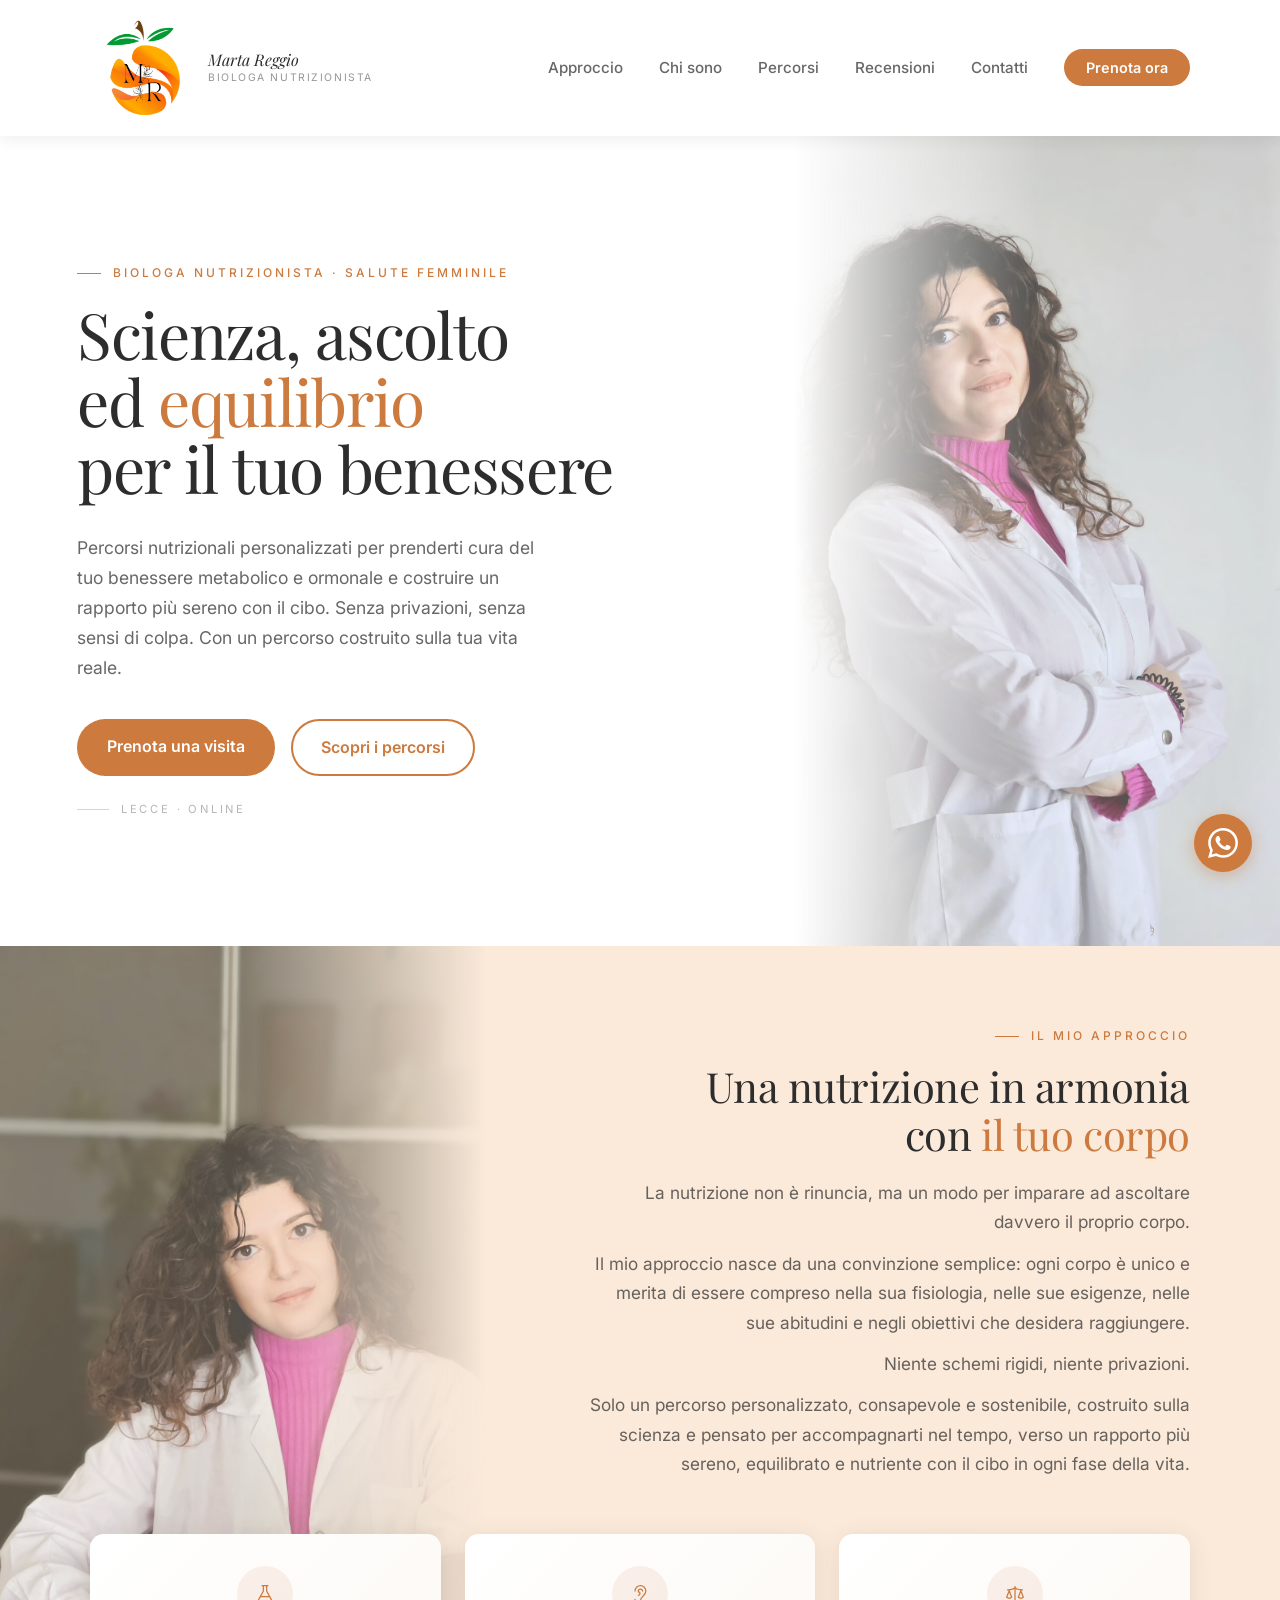
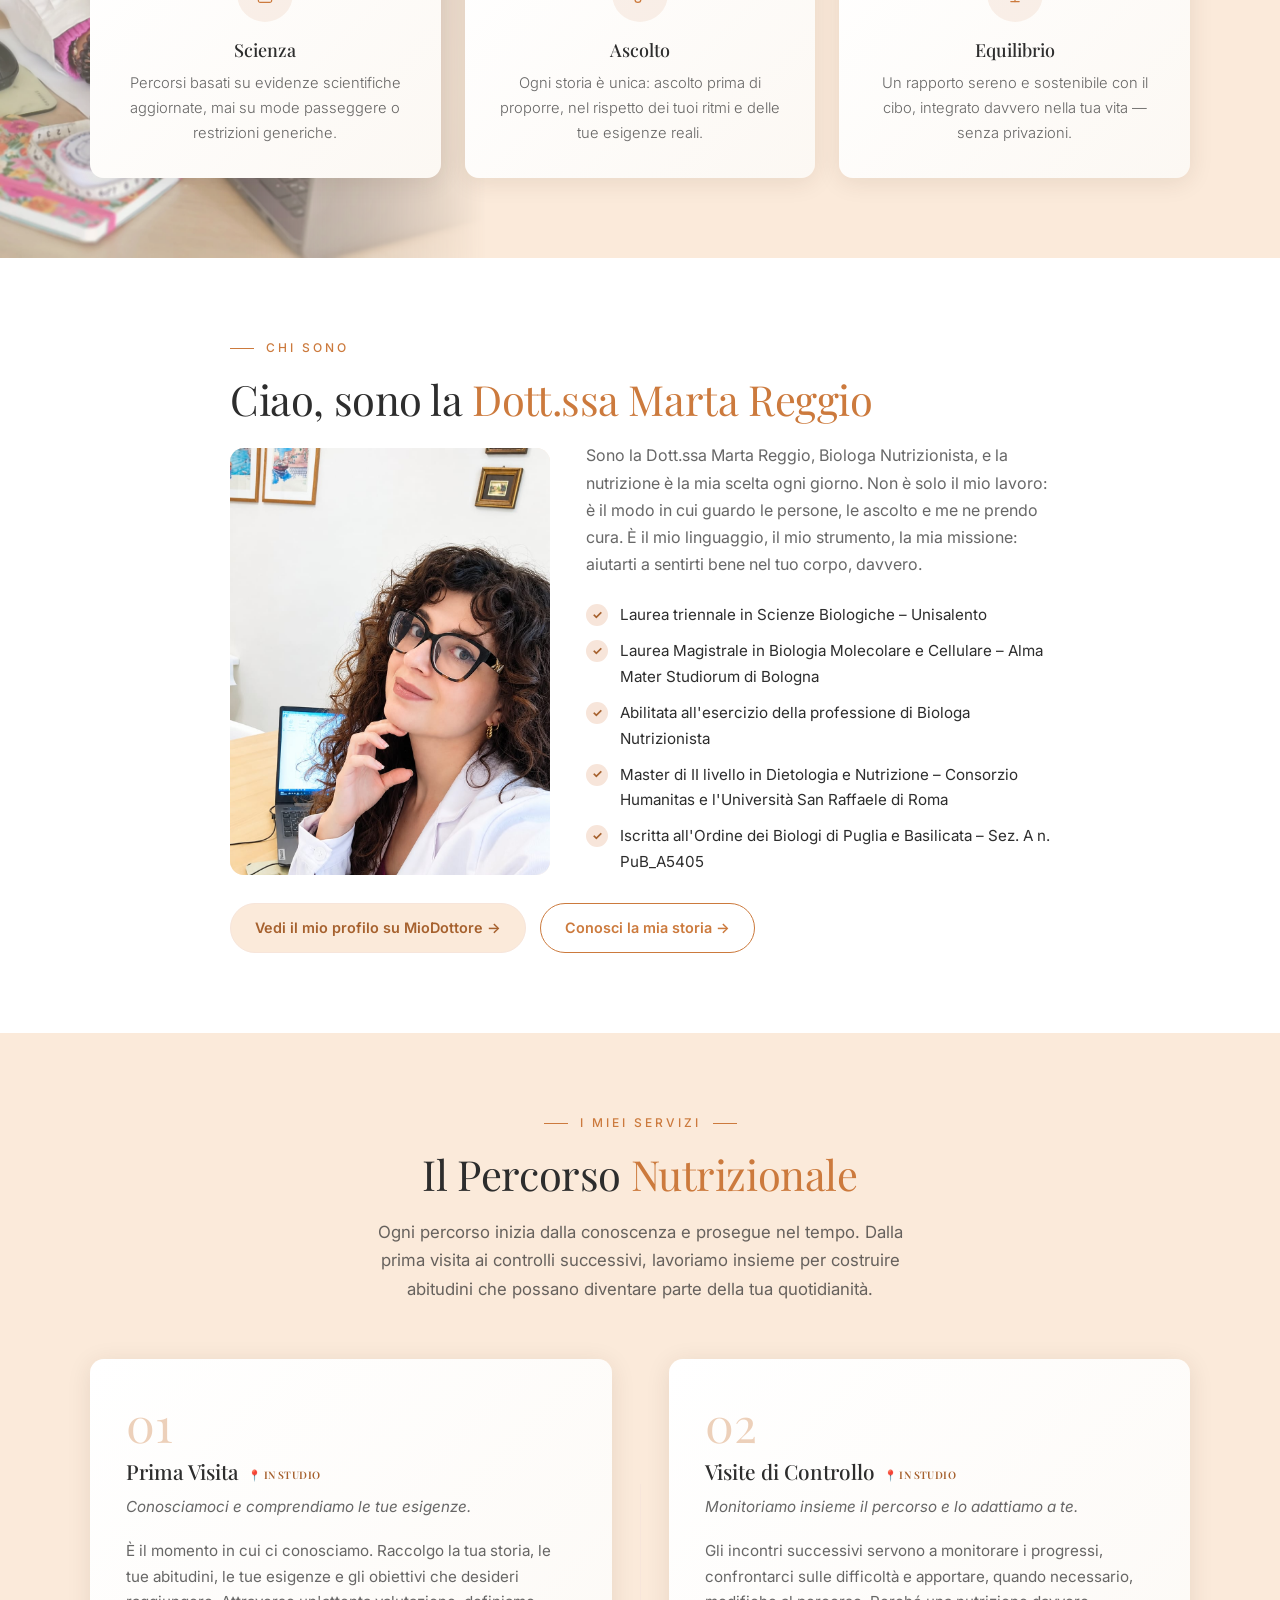
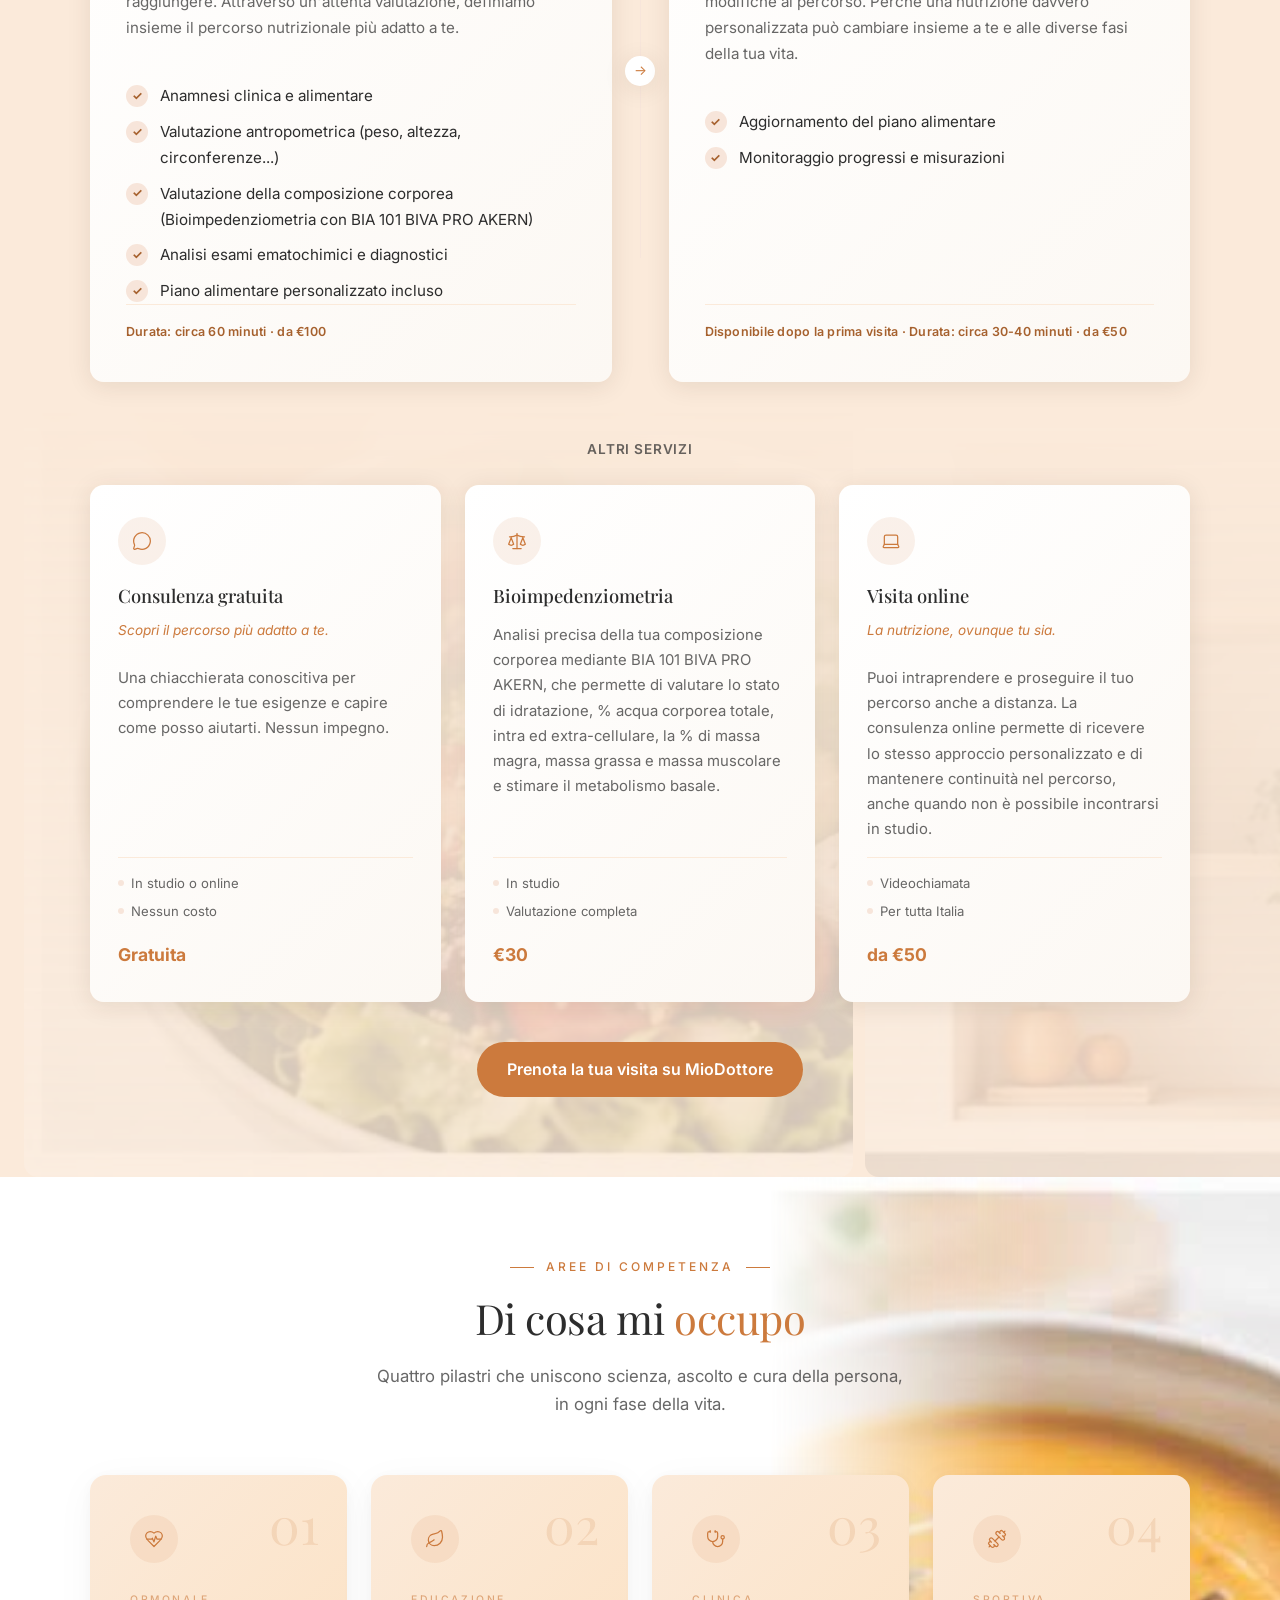
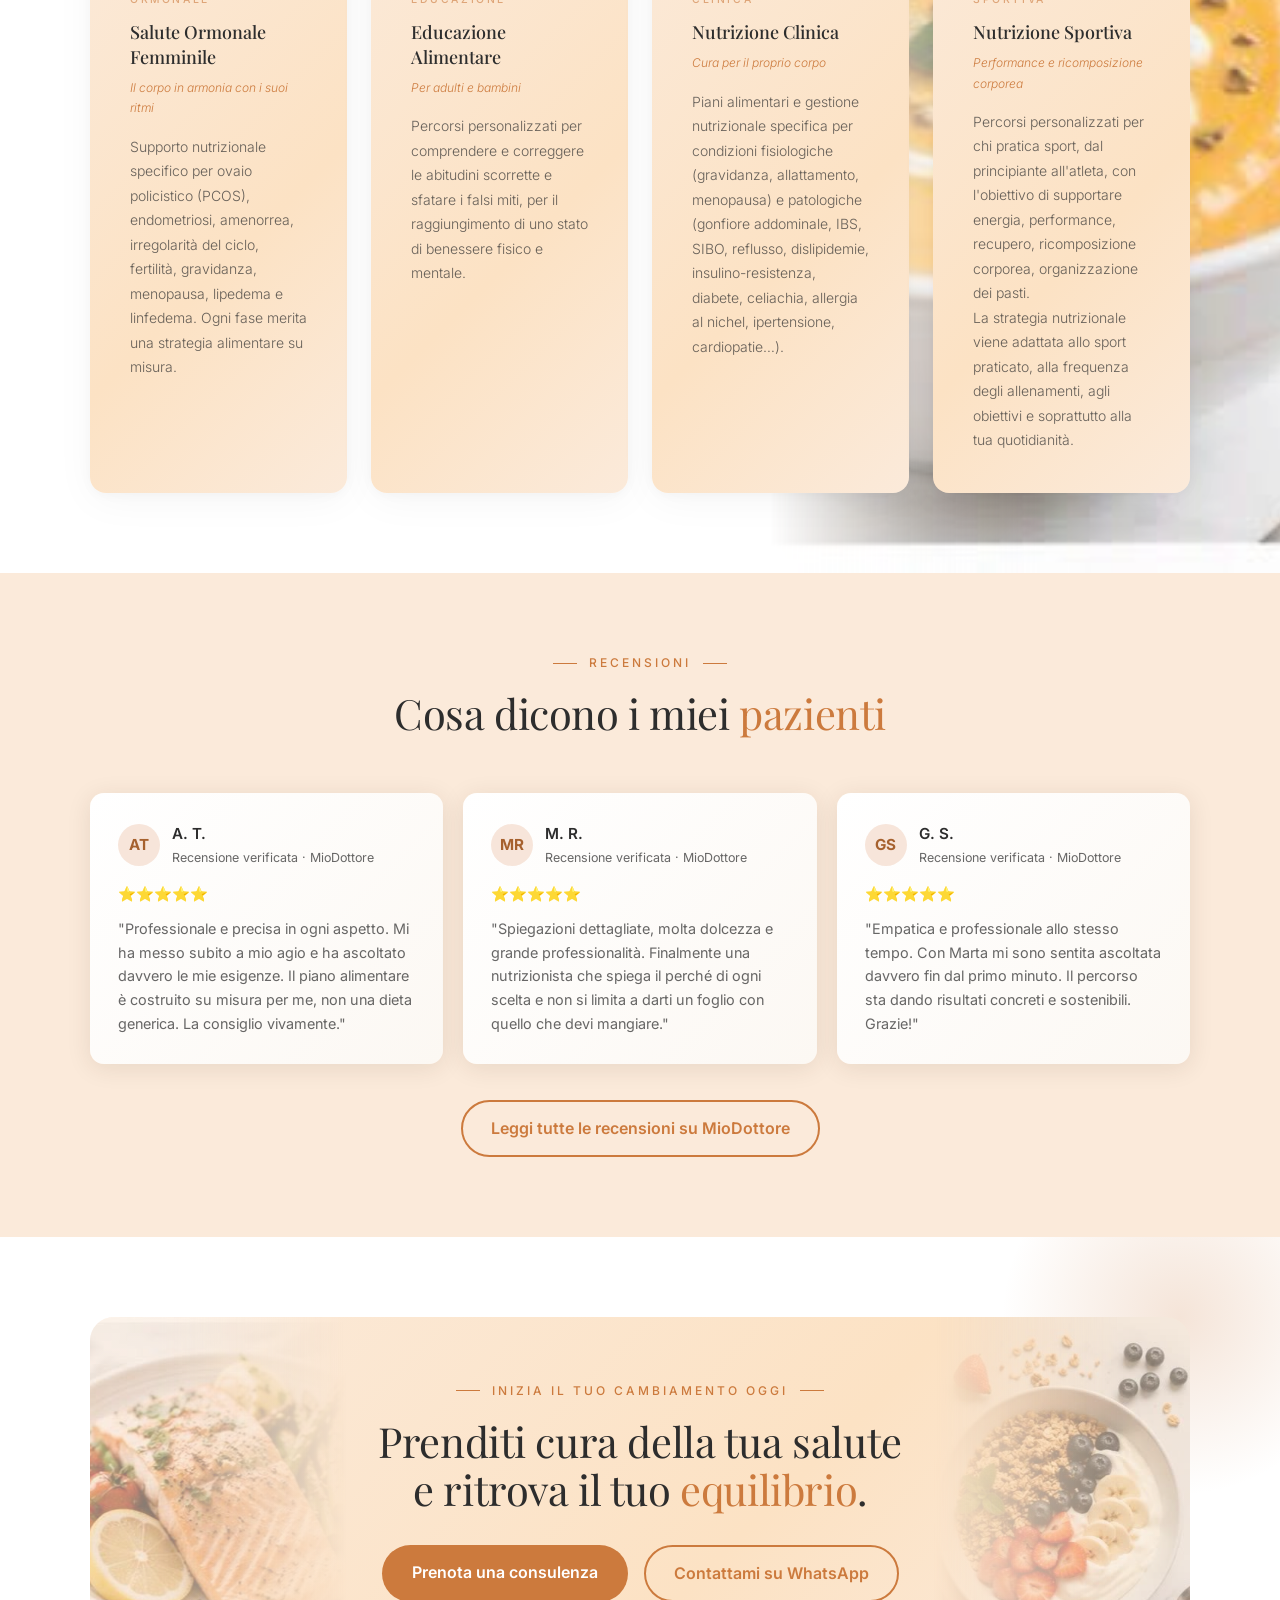
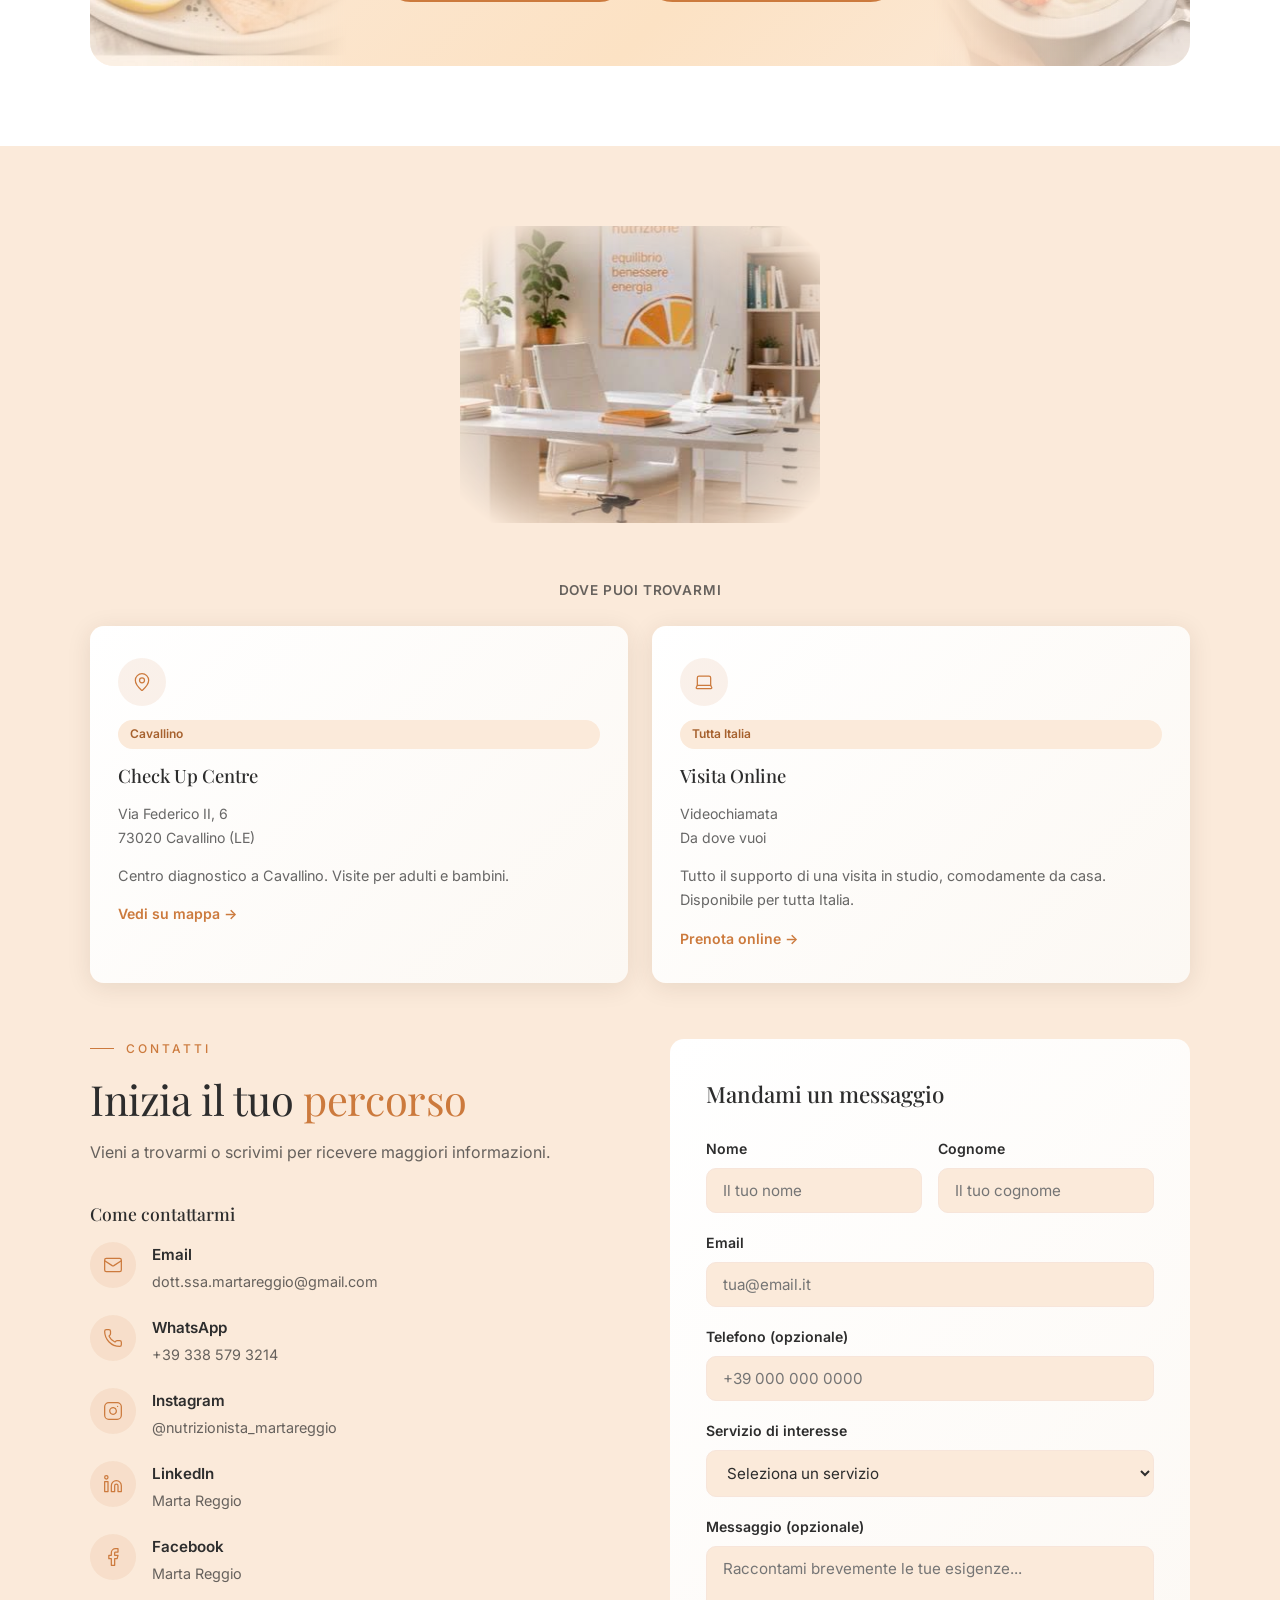
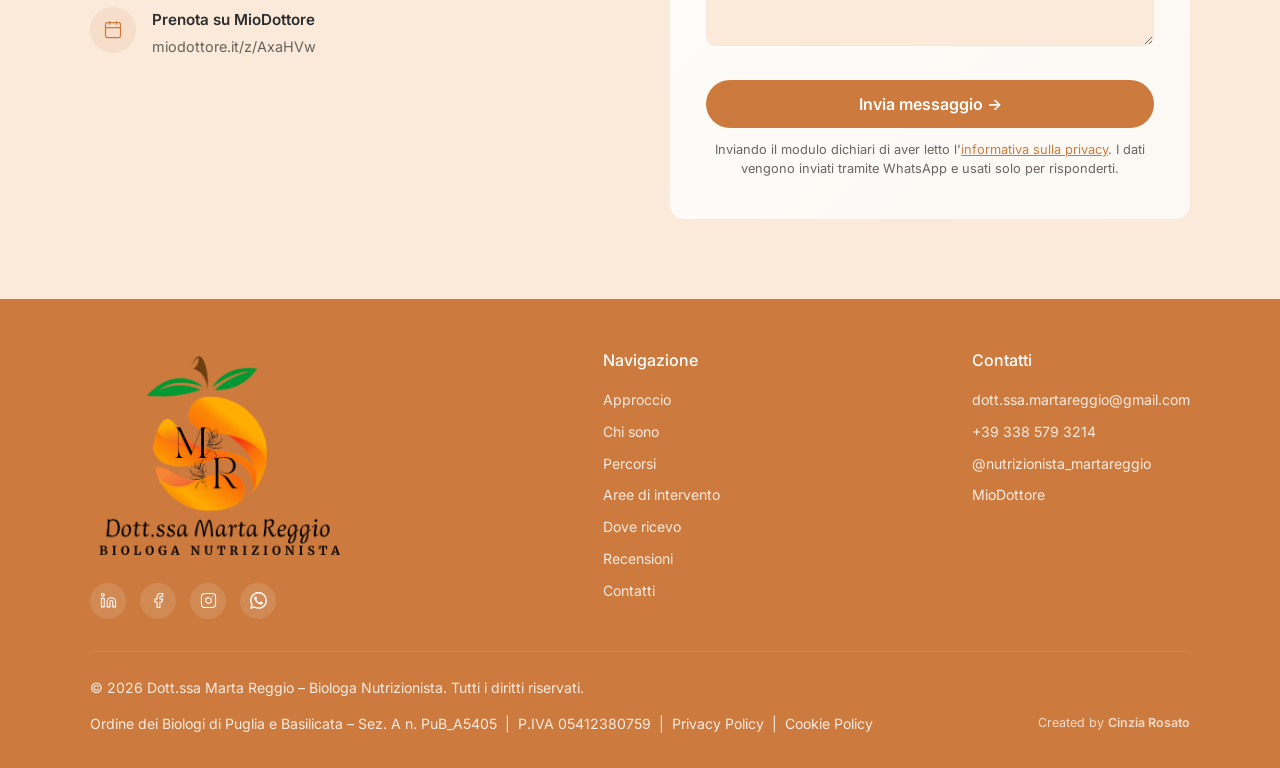
==== commit fa229f1b: "SEO: robots.txt, sitemap, canonical, Open Graph e dati strutturati per Google Co-Authored-By: Claude" ====
--- a/index.html
+++ b/index.html
@@ -6,6 +6,42 @@
   <title>Dott.ssa Marta Reggio – Biologa Nutrizionista | Lecce e Online</title>
   <meta name="description" content="Dott.ssa Marta Reggio, biologa nutrizionista a Lecce e Cavallino. Nutrizione clinica, educazione alimentare e salute ormonale femminile. Percorsi personalizzati in studio e online." />
   <link rel="icon" type="image/png" href="img/logo-icon.png" />
+  <link rel="canonical" href="https://martareggionutrizionista.it/" />
+  <meta name="robots" content="index, follow" />
+  <meta property="og:type" content="website" />
+  <meta property="og:locale" content="it_IT" />
+  <meta property="og:site_name" content="Dott.ssa Marta Reggio – Biologa Nutrizionista" />
+  <meta property="og:title" content="Dott.ssa Marta Reggio – Biologa Nutrizionista | Lecce e Online" />
+  <meta property="og:description" content="Percorsi nutrizionali personalizzati per il tuo benessere metabolico e ormonale. Visite in studio a Cavallino (Lecce) e online in tutta Italia." />
+  <meta property="og:url" content="https://martareggionutrizionista.it/" />
+  <meta property="og:image" content="https://martareggionutrizionista.it/img/foto-marta-hero.jpg" />
+  <script type="application/ld+json">
+  {
+    "@context": "https://schema.org",
+    "@type": "Dietitian",
+    "name": "Dott.ssa Marta Reggio – Biologa Nutrizionista",
+    "url": "https://martareggionutrizionista.it/",
+    "image": "https://martareggionutrizionista.it/img/foto-marta-hero.jpg",
+    "logo": "https://martareggionutrizionista.it/img/logo-icon.png",
+    "description": "Biologa nutrizionista a Lecce e Cavallino: nutrizione clinica, salute ormonale femminile, educazione alimentare e nutrizione sportiva. Visite in studio e online.",
+    "telephone": "+39 338 579 3214",
+    "email": "dott.ssa.martareggio@gmail.com",
+    "priceRange": "€€",
+    "address": {
+      "@type": "PostalAddress",
+      "streetAddress": "Via Federico II, 6",
+      "postalCode": "73020",
+      "addressLocality": "Cavallino",
+      "addressRegion": "LE",
+      "addressCountry": "IT"
+    },
+    "areaServed": ["Lecce", "Cavallino", "Salento", "Italia"],
+    "sameAs": [
+      "https://www.instagram.com/nutrizionista_martareggio/",
+      "https://www.miodottore.it/z/AxaHVw"
+    ]
+  }
+  </script>
   <link rel="preconnect" href="https://fonts.googleapis.com" />
   <link rel="preconnect" href="https://fonts.gstatic.com" crossorigin />
   <link href="https://fonts.googleapis.com/css2?family=Playfair+Display:wght@400&family=Inter:wght@200;300;400;500;600&display=swap" rel="stylesheet" />
